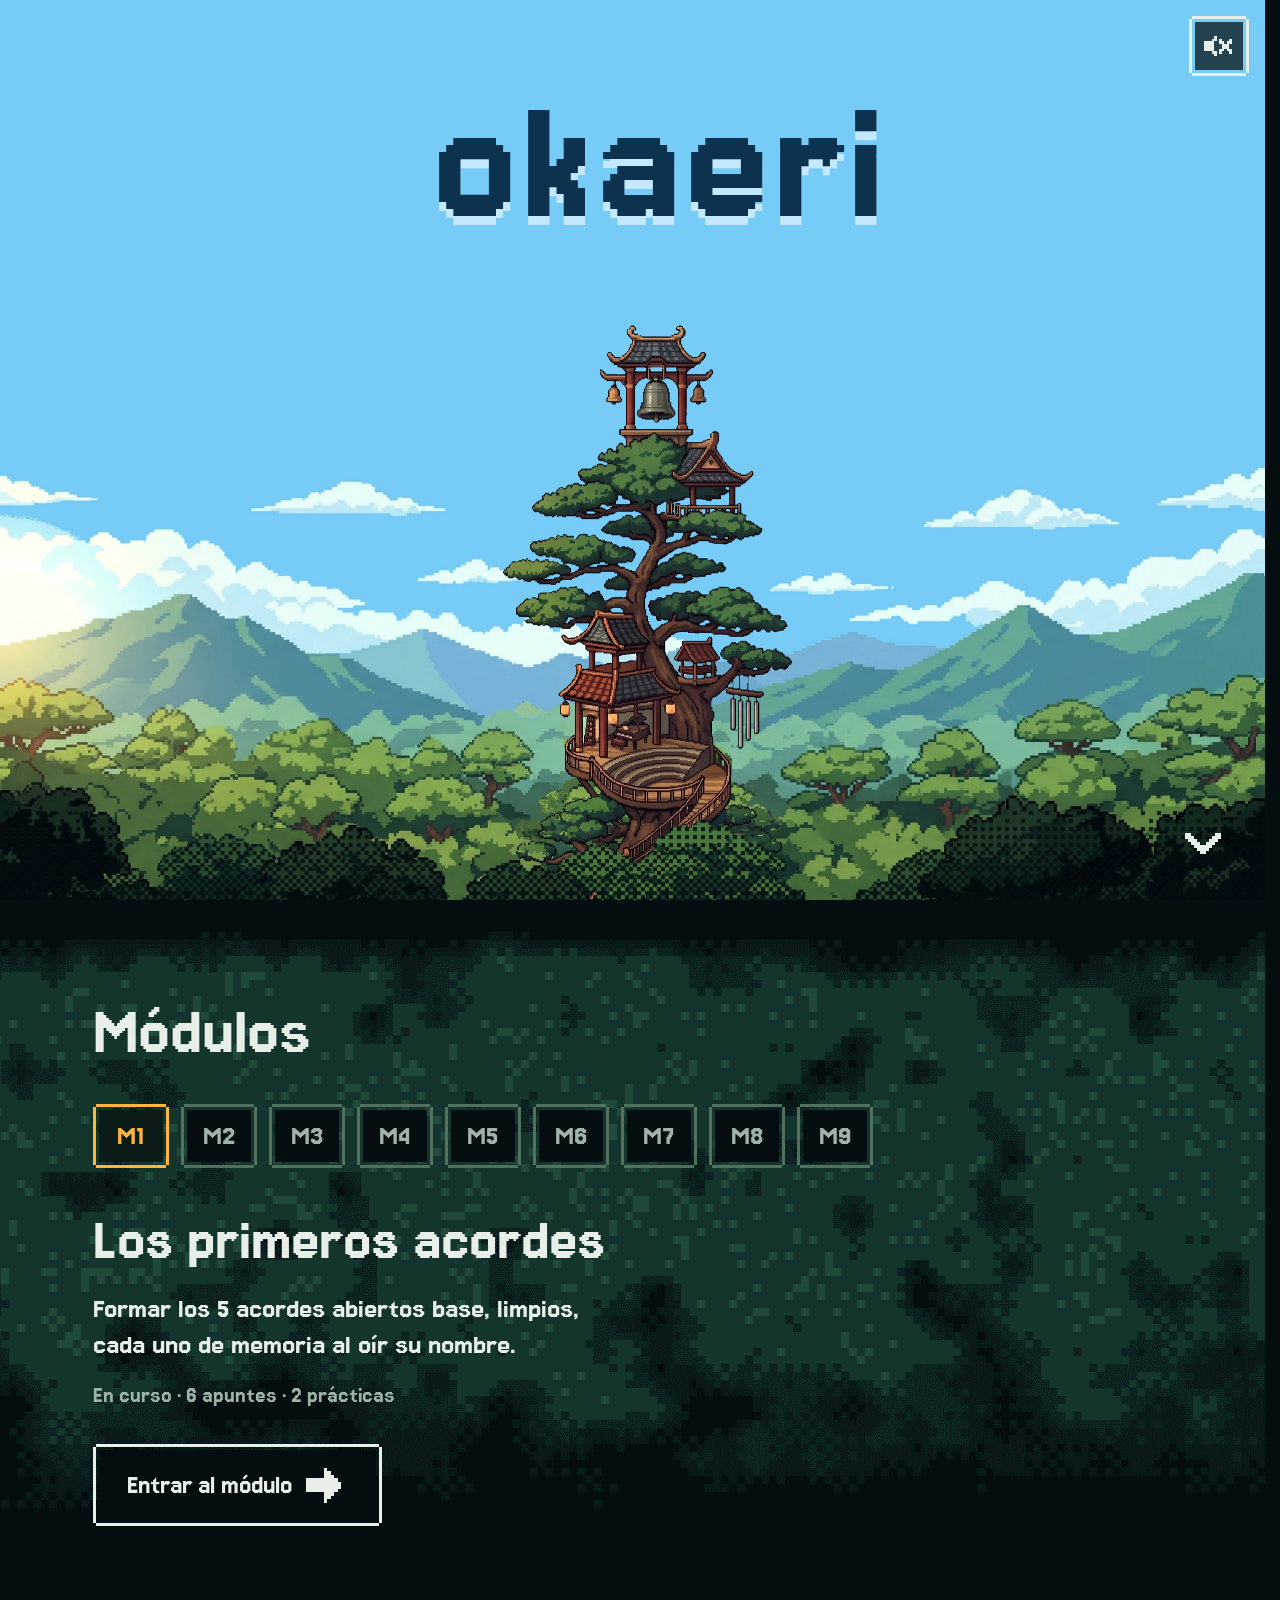
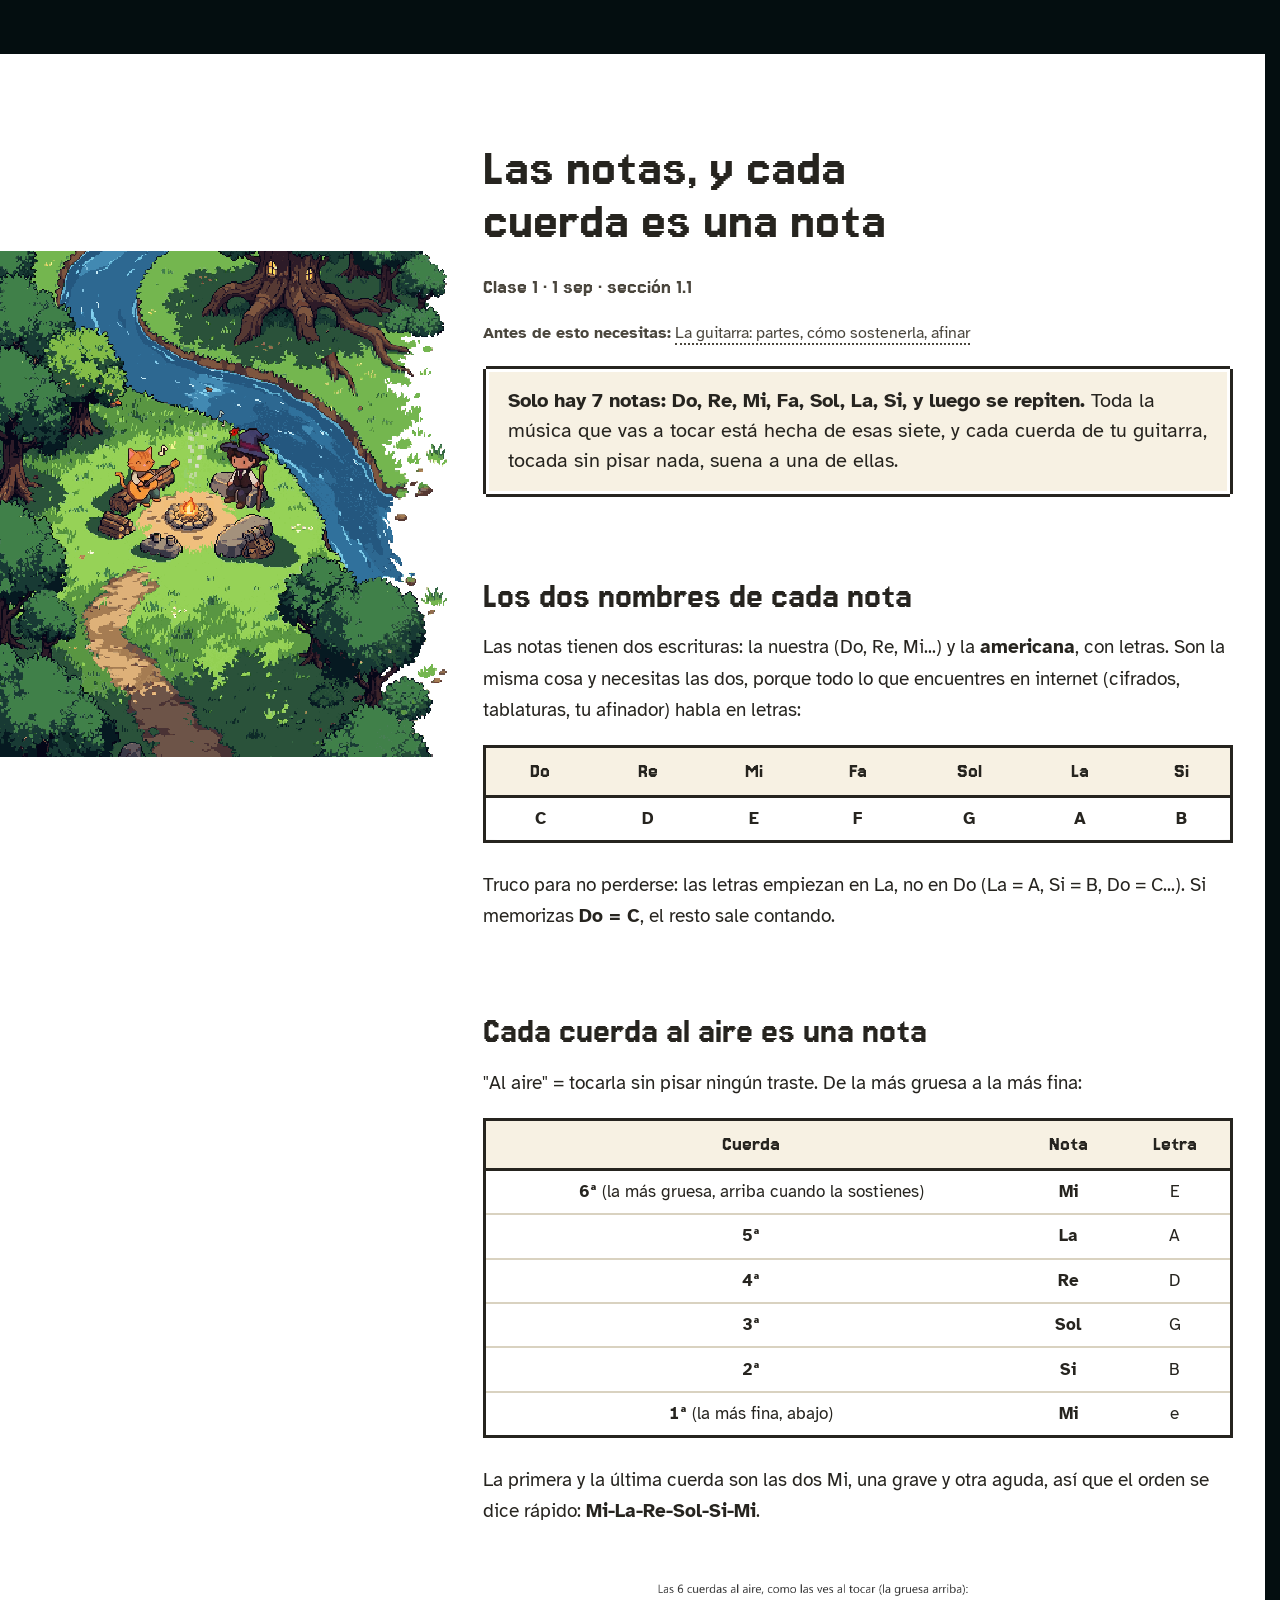
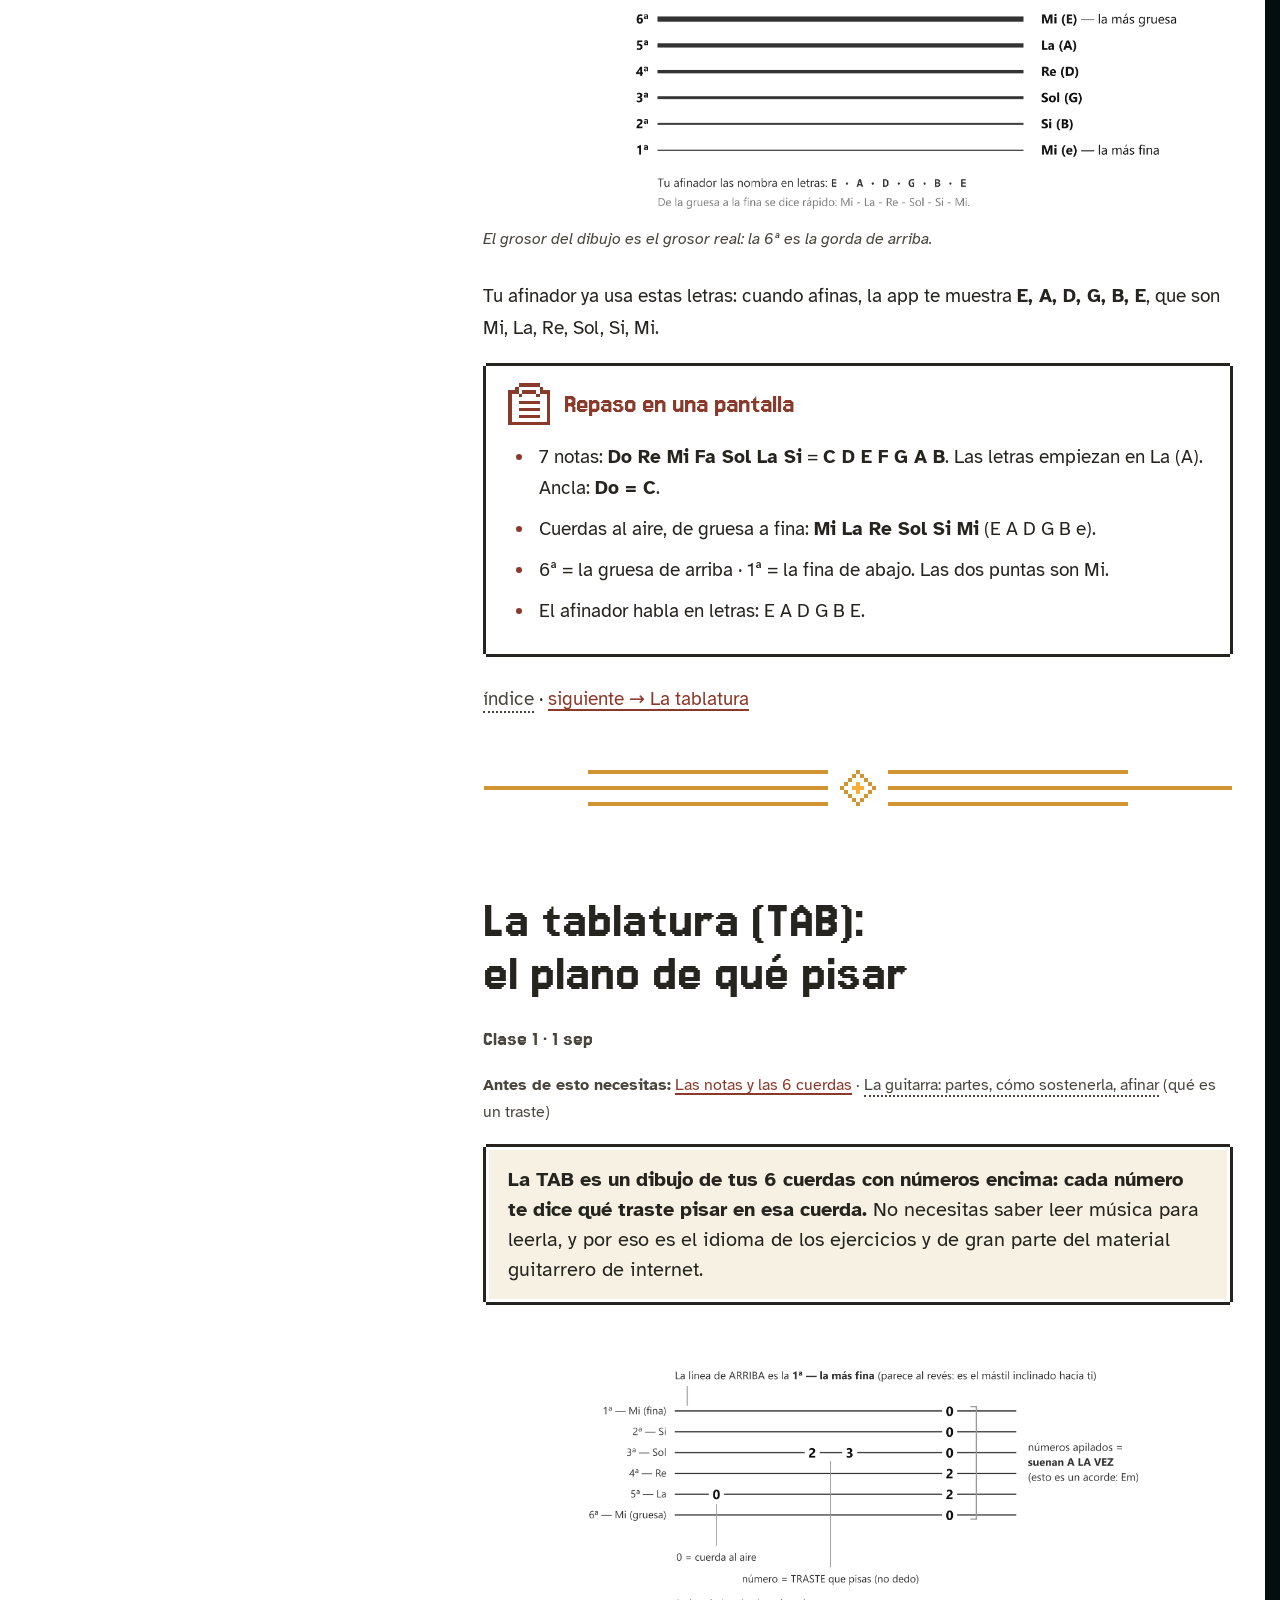
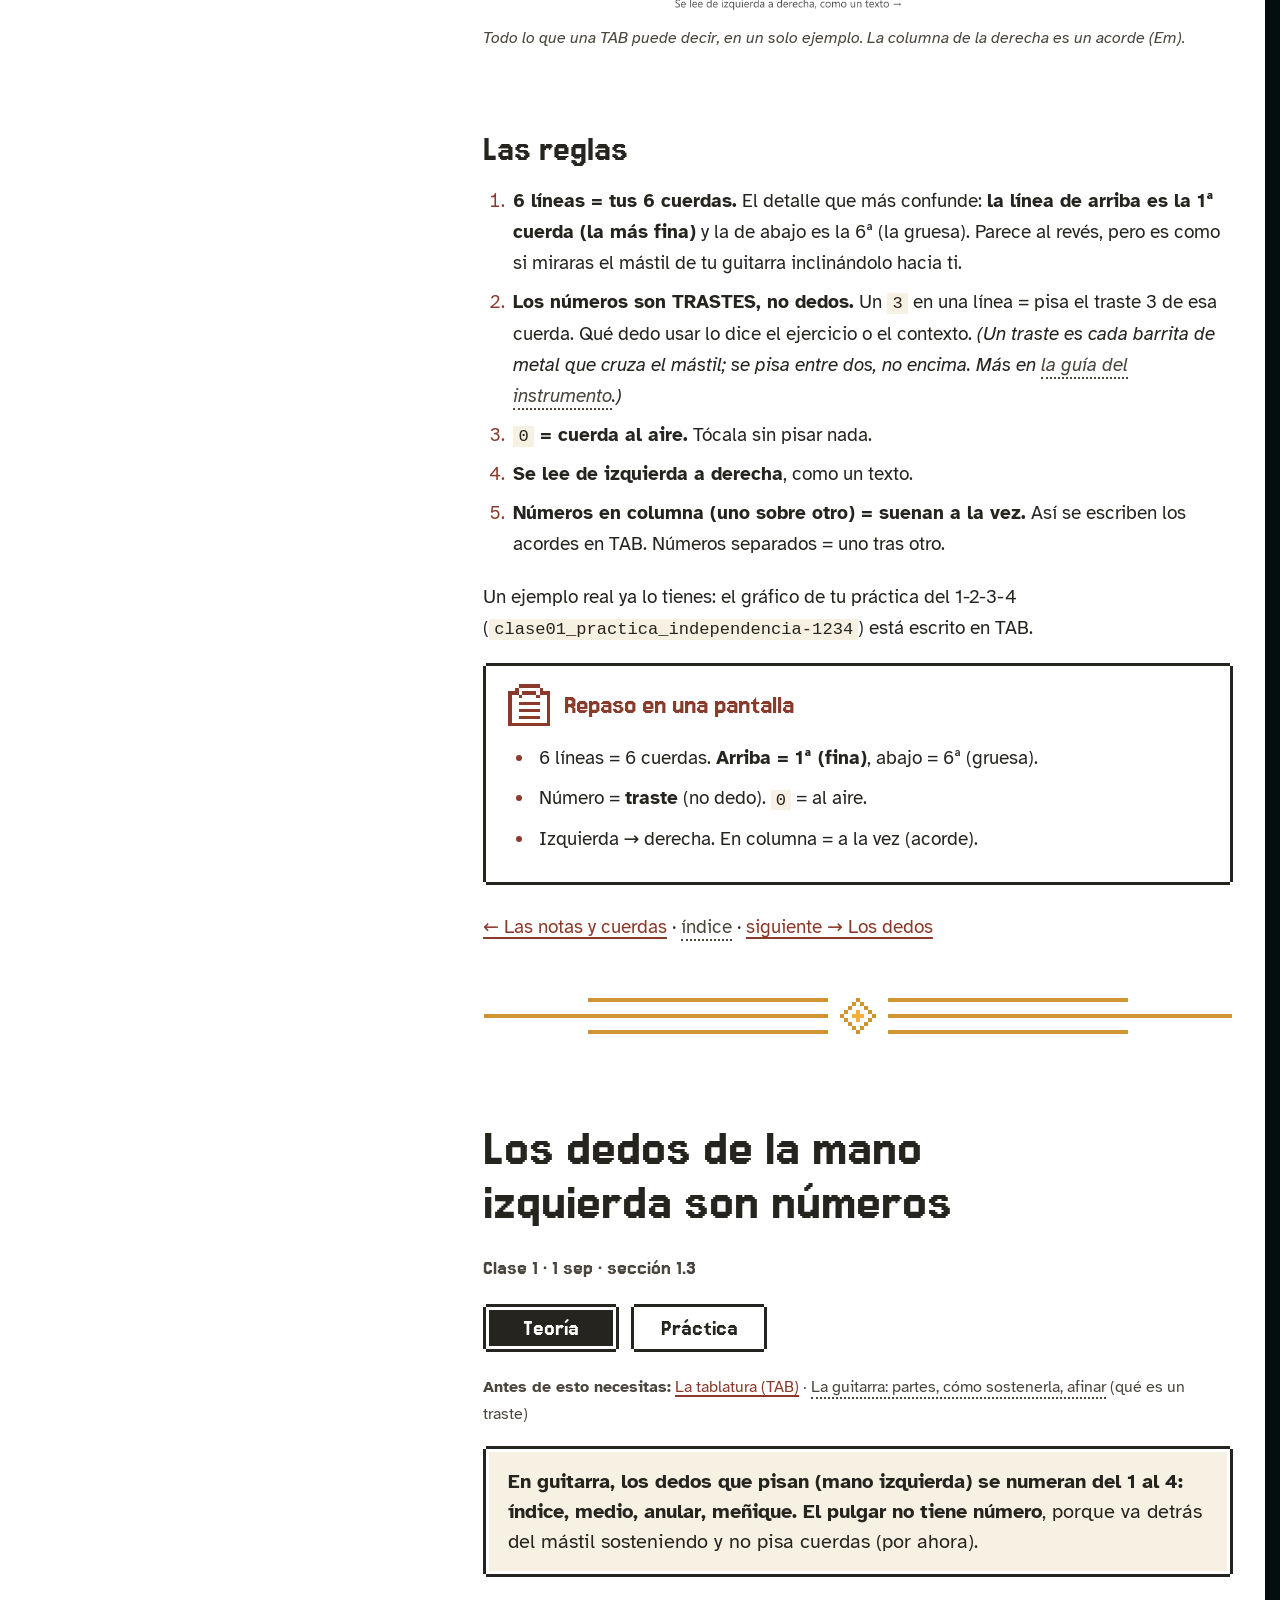
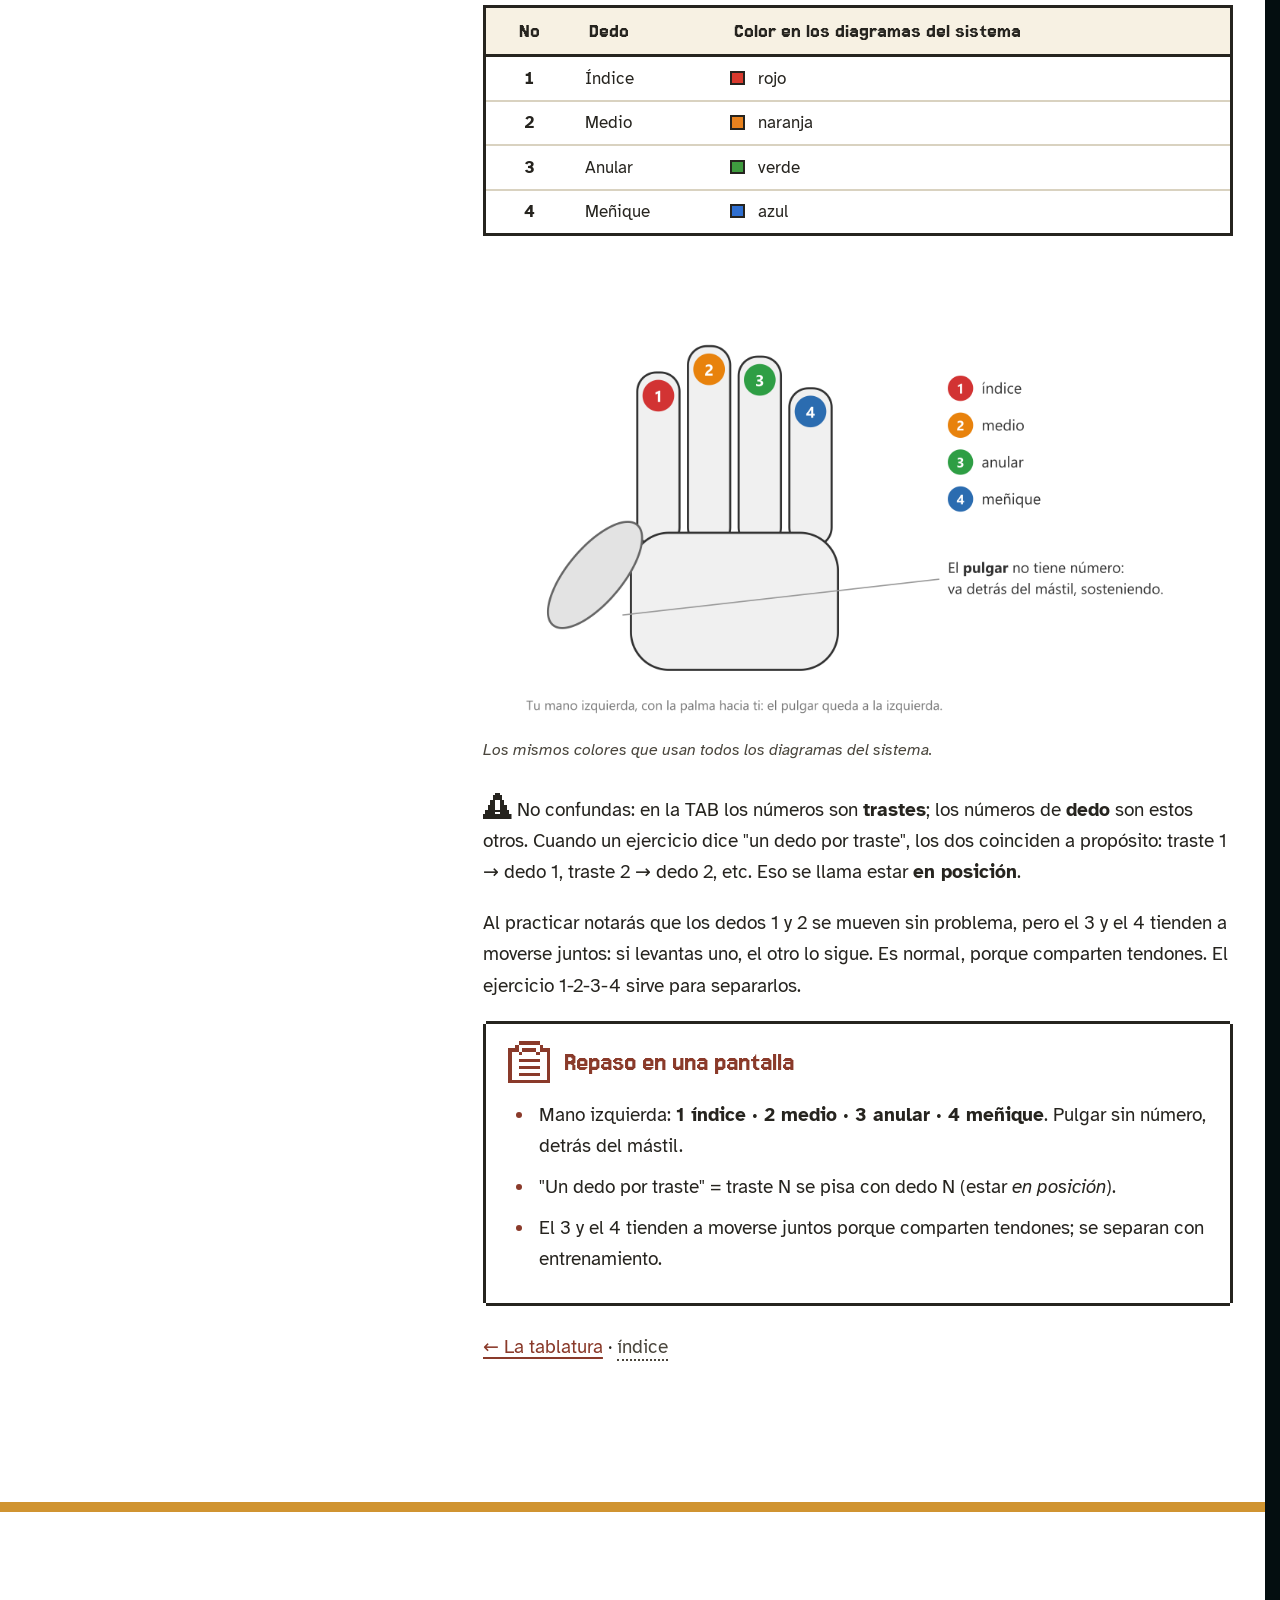
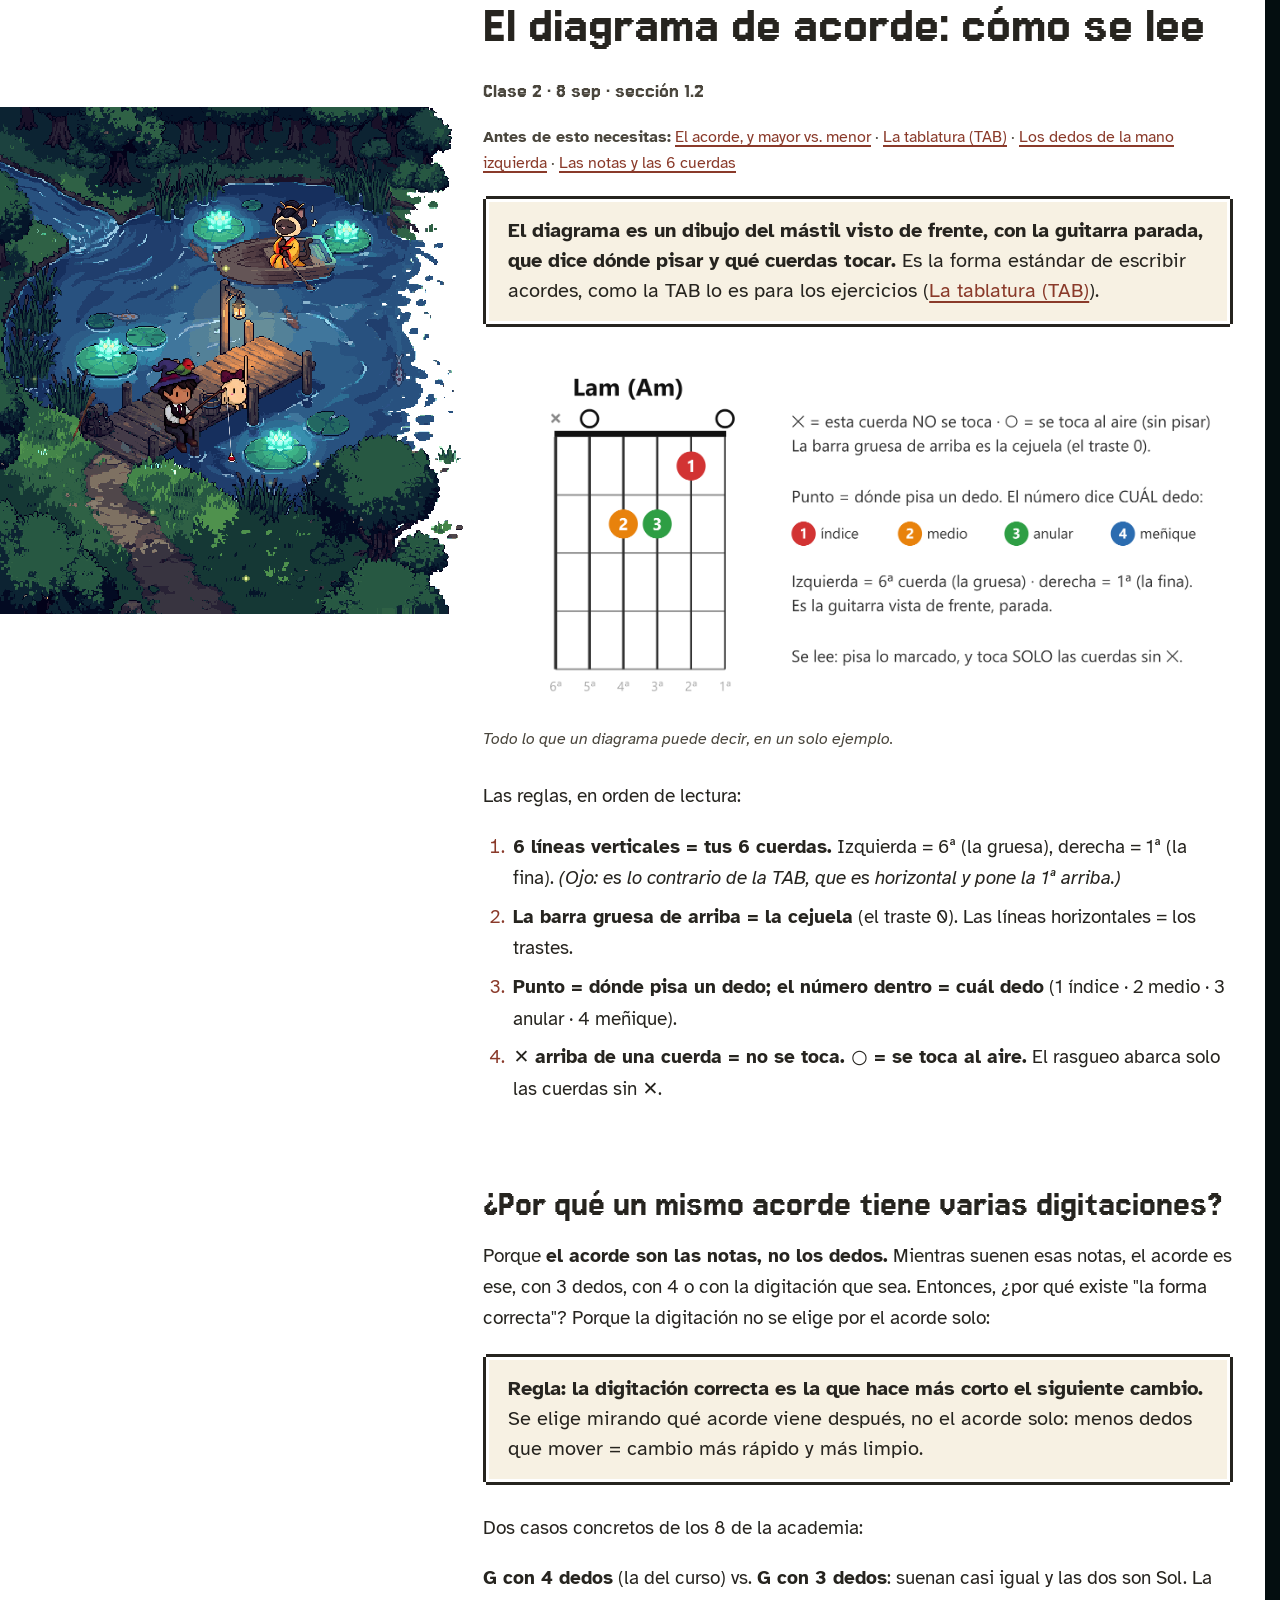
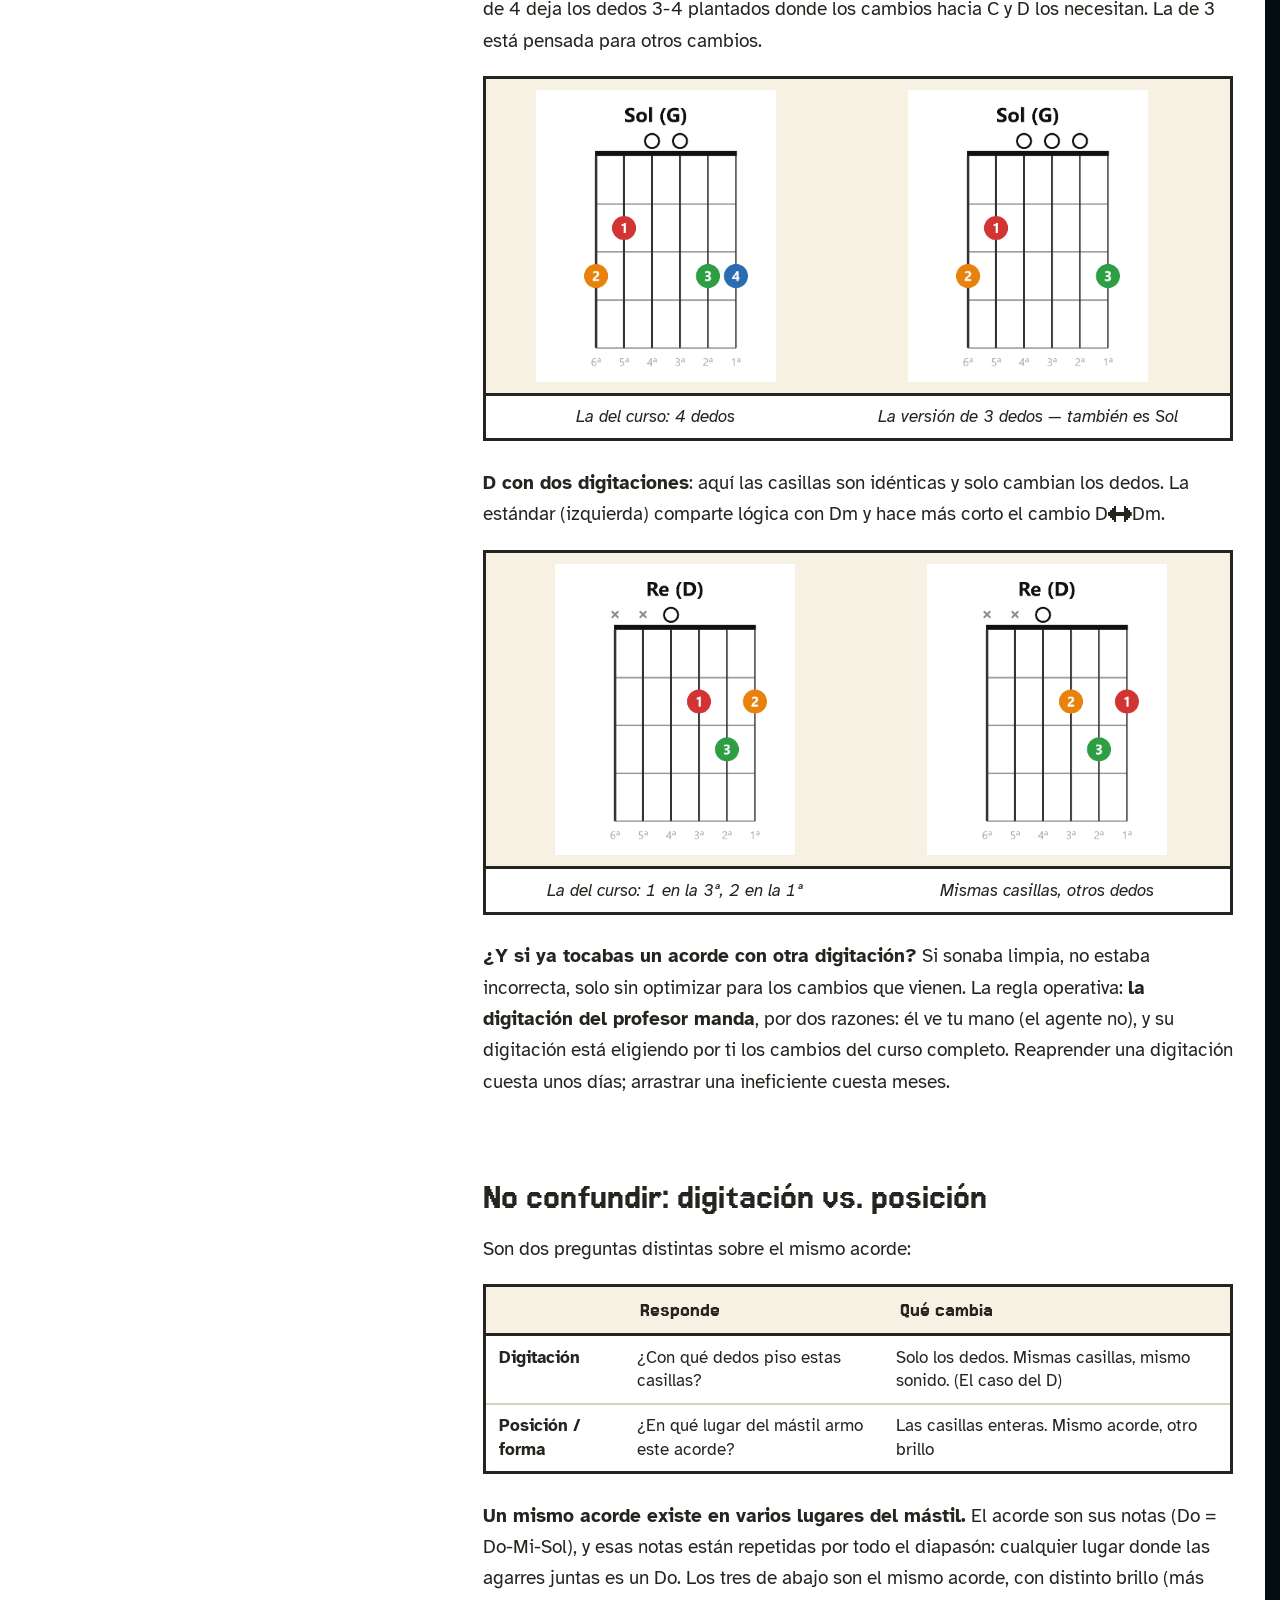
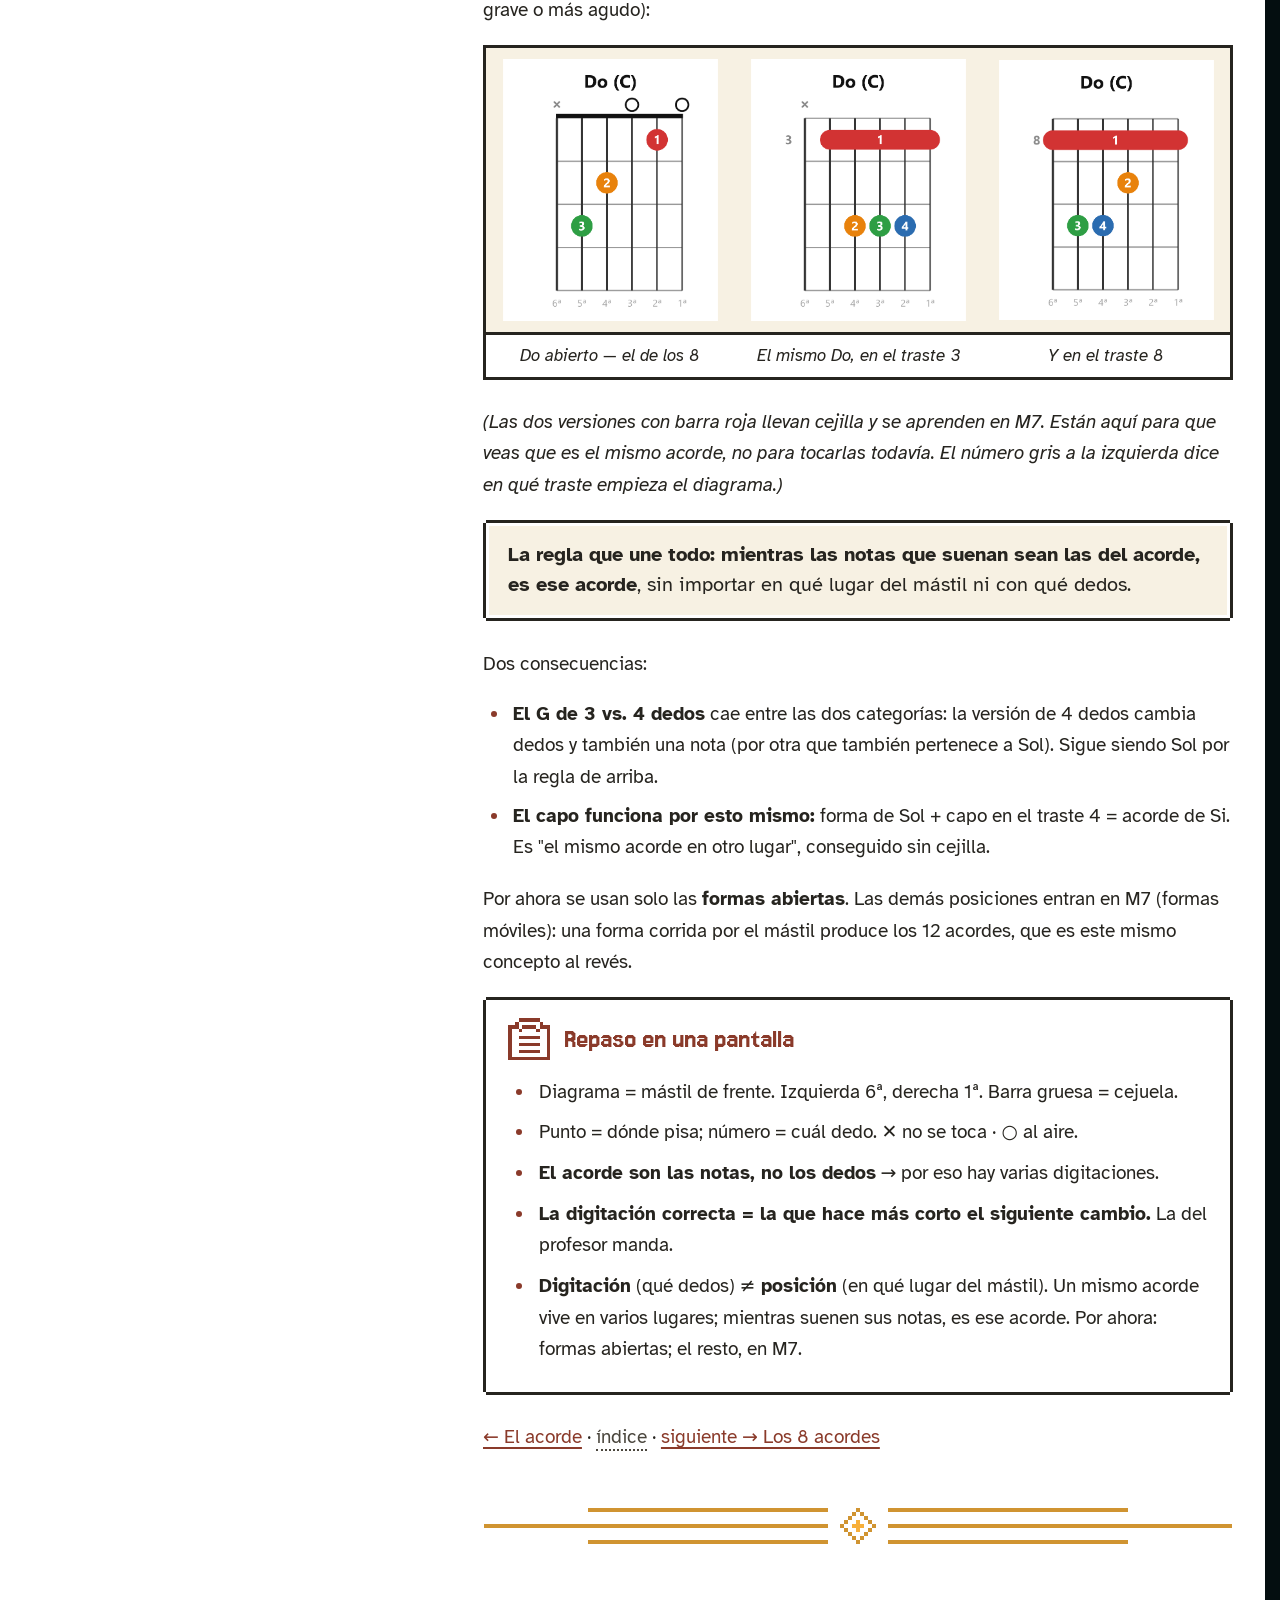
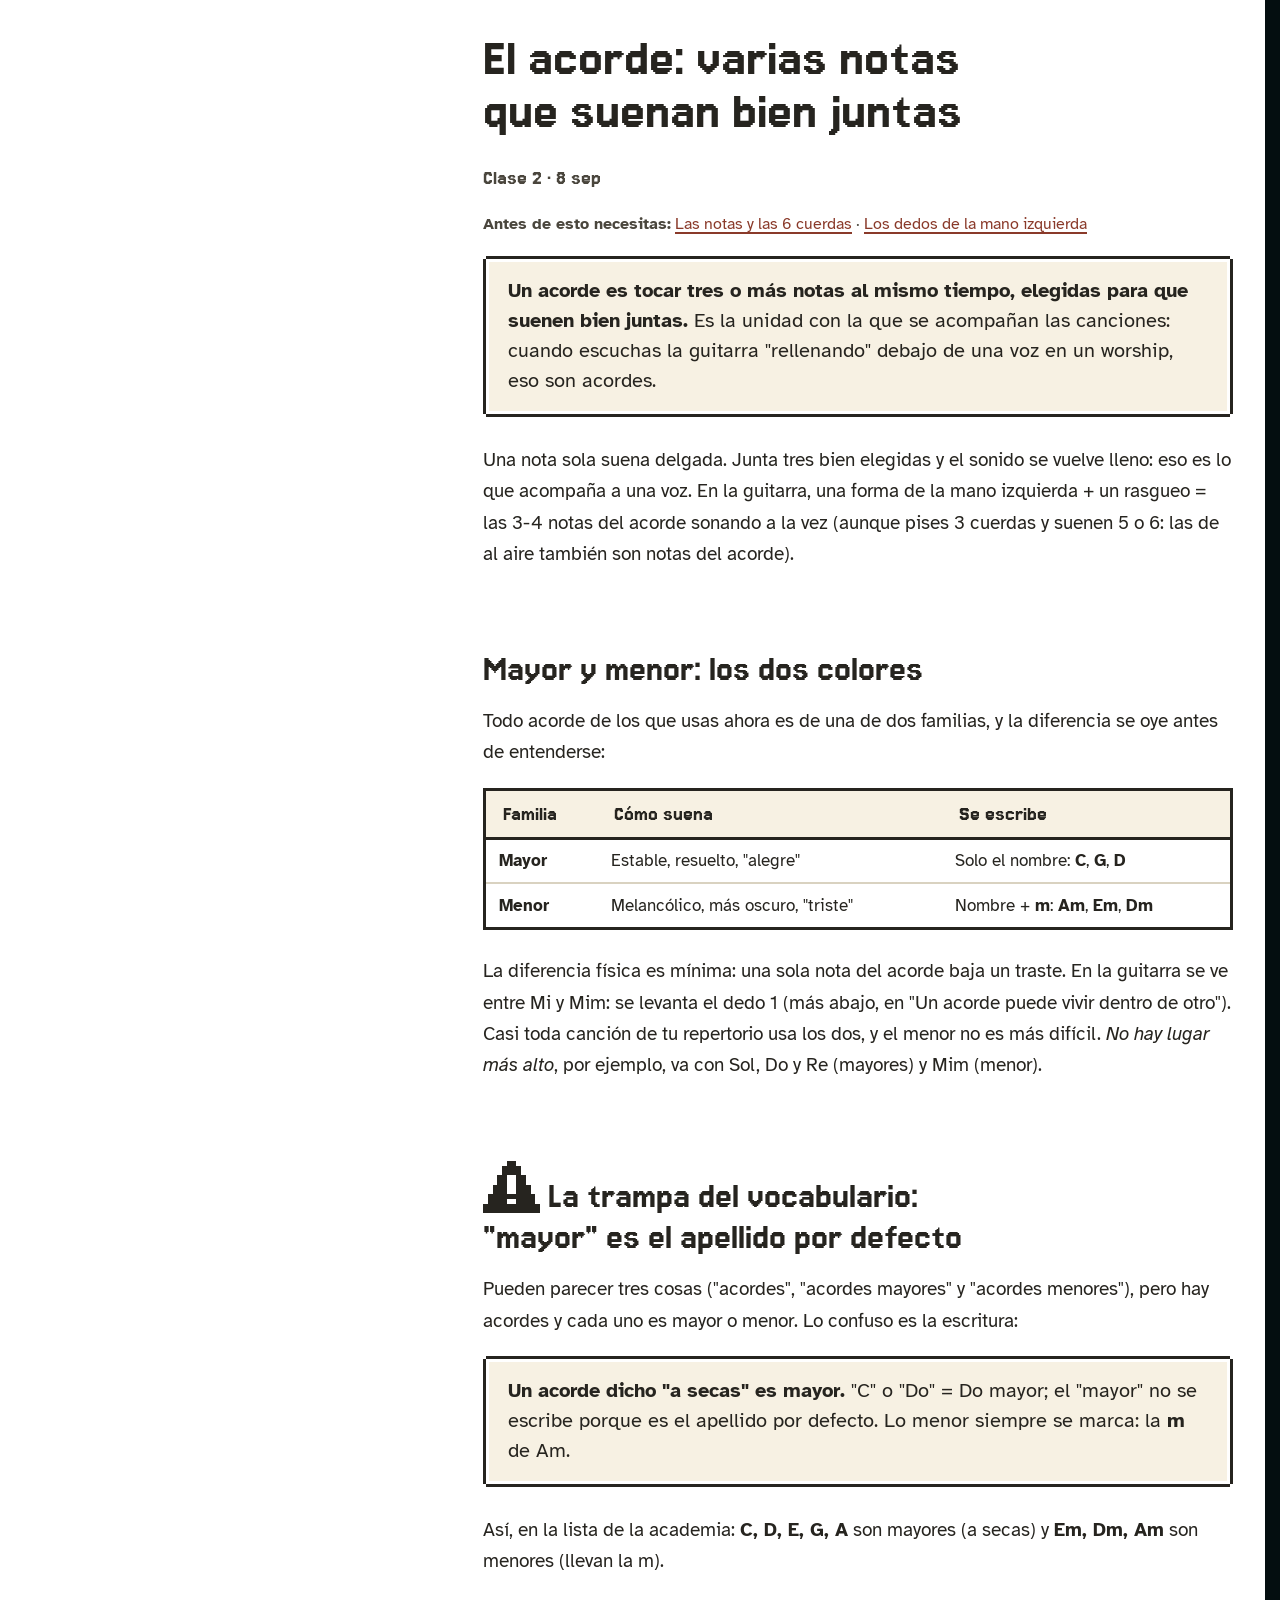
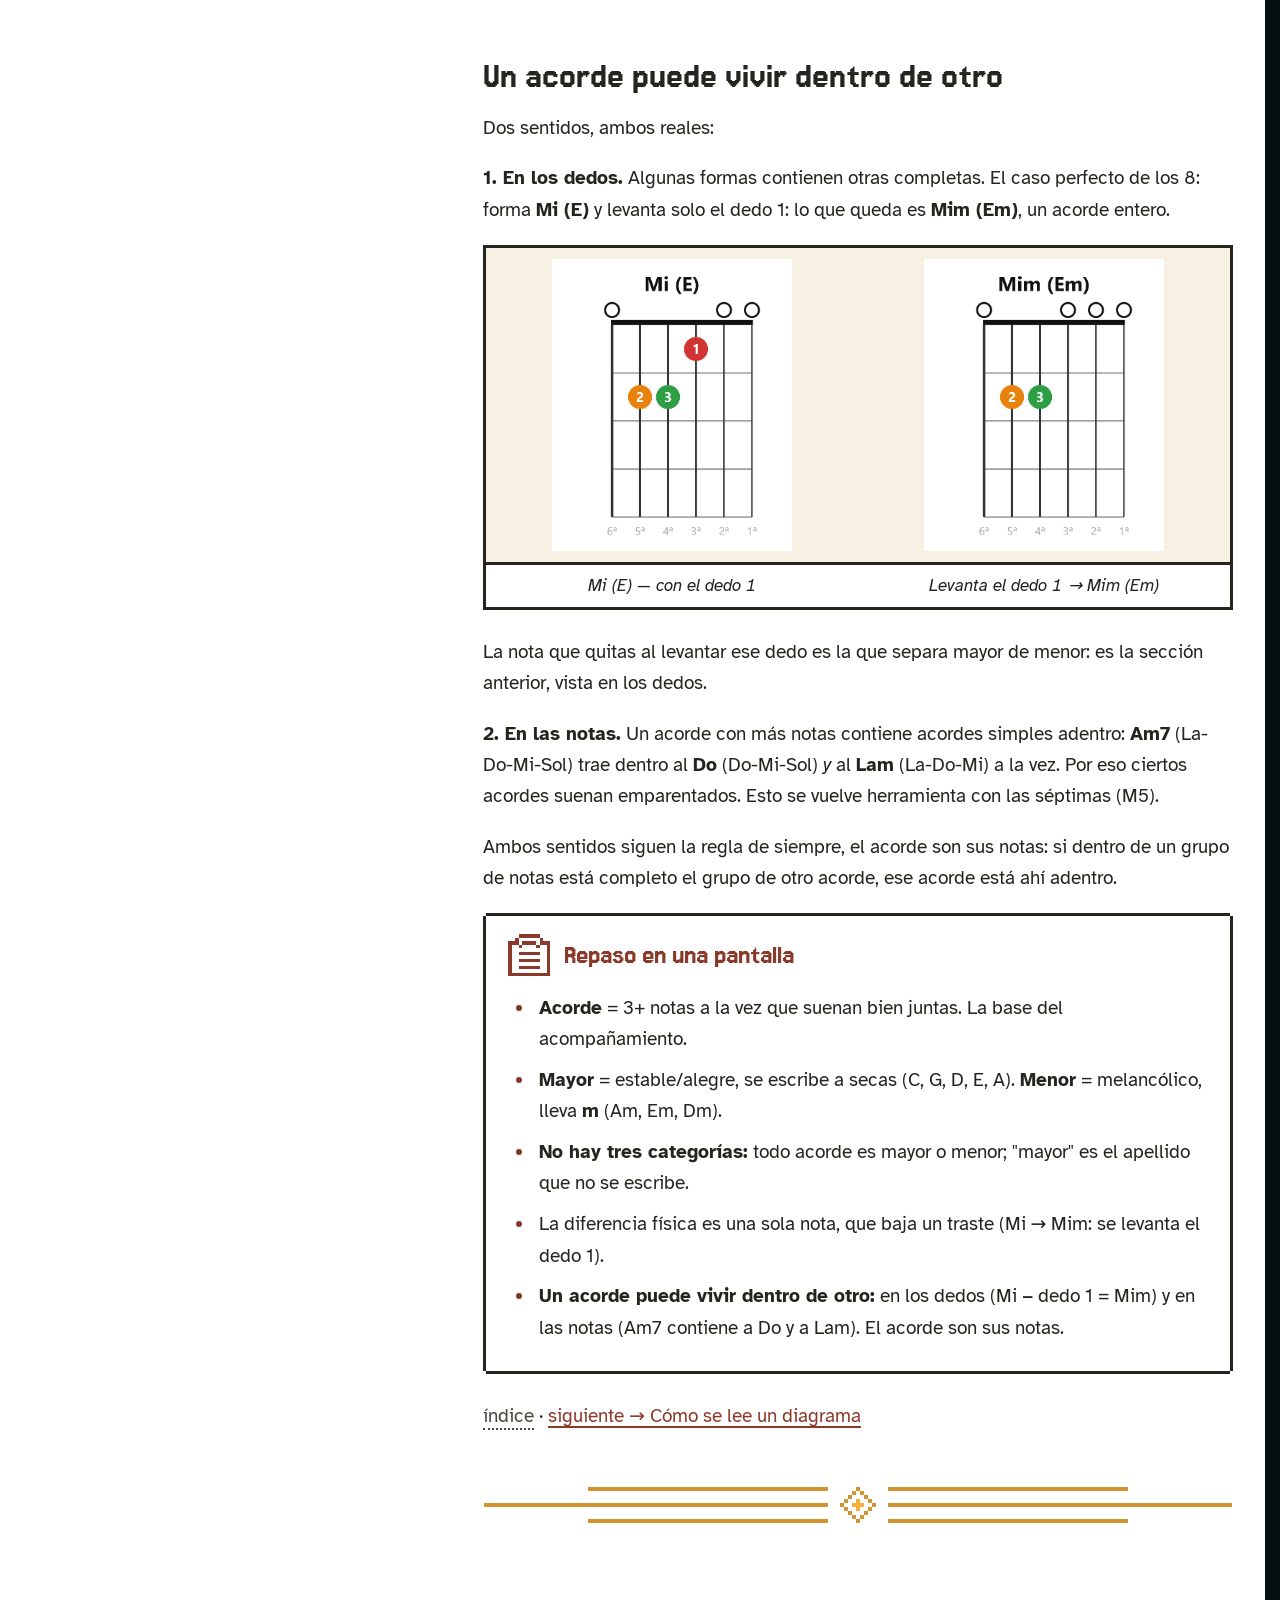
==== .impeccable/prototipo/index.html @ a7378eb6 "feat(panel): prototipo web pixel de Okaeri - .impeccable/prototipo/: index.html (lo arma build.cjs) " ====
<!doctype html>
<html lang="es">
<head>
<meta charset="utf-8">
<meta name="viewport" content="width=device-width,initial-scale=1,viewport-fit=cover">
<meta name="theme-color" content="#040e10">
<meta name="robots" content="noindex">
<title>Okaeri</title>
<!-- Prototipo (2026-11-09). Lo arma build.cjs; no se edita a mano. Fuentes: Jersey 15 (pixel) y Atkinson Hyperlegible (lectura), ambas OFL. -->
<style>
@font-face{font-family:"Jersey 15";font-weight:400;font-style:normal;font-display:swap;src:url([data-uri]) format("woff2")}
@font-face{font-family:"Atkinson Hyperlegible";font-weight:400;font-style:normal;font-display:swap;src:url([data-uri]) format("woff2")}
@font-face{font-family:"Atkinson Hyperlegible";font-weight:700;font-style:normal;font-display:swap;src:url([data-uri]) format("woff2")}
@font-face{font-family:"Atkinson Hyperlegible";font-weight:400;font-style:italic;font-display:swap;src:url([data-uri]) format("woff2")}
:root{--m-claro:url("data:image/svg+xml,%3Csvg%20xmlns%3D'http%3A%2F%2Fwww.w3.org%2F2000%2Fsvg'%20width%3D'5'%20height%3D'5'%20viewBox%3D'0%200%205%205'%20shape-rendering%3D'crispEdges'%20fill%3D'%23e8efe9'%3E%3Cpath%20d%3D'M1%200h3v1H1zM0%201h1v3H0zM4%201h1v3H4zM1%204h3v1H1z'%2F%3E%3C%2Fsvg%3E");--m-tinta:url("data:image/svg+xml,%3Csvg%20xmlns%3D'http%3A%2F%2Fwww.w3.org%2F2000%2Fsvg'%20width%3D'5'%20height%3D'5'%20viewBox%3D'0%200%205%205'%20shape-rendering%3D'crispEdges'%20fill%3D'%2326241f'%3E%3Cpath%20d%3D'M1%200h3v1H1zM0%201h1v3H0zM4%201h1v3H4zM1%204h3v1H1z'%2F%3E%3C%2Fsvg%3E");--m-ambar:url("data:image/svg+xml,%3Csvg%20xmlns%3D'http%3A%2F%2Fwww.w3.org%2F2000%2Fsvg'%20width%3D'5'%20height%3D'5'%20viewBox%3D'0%200%205%205'%20shape-rendering%3D'crispEdges'%20fill%3D'%23ffb53c'%3E%3Cpath%20d%3D'M1%200h3v1H1zM0%201h1v3H0zM4%201h1v3H4zM1%204h3v1H1z'%2F%3E%3C%2Fsvg%3E");--m-pino:url("data:image/svg+xml,%3Csvg%20xmlns%3D'http%3A%2F%2Fwww.w3.org%2F2000%2Fsvg'%20width%3D'5'%20height%3D'5'%20viewBox%3D'0%200%205%205'%20shape-rendering%3D'crispEdges'%20fill%3D'%231c3a31'%3E%3Cpath%20d%3D'M1%200h3v1H1zM0%201h1v3H0zM4%201h1v3H4zM1%204h3v1H1z'%2F%3E%3C%2Fsvg%3E");--m-suave:url("data:image/svg+xml,%3Csvg%20xmlns%3D'http%3A%2F%2Fwww.w3.org%2F2000%2Fsvg'%20width%3D'5'%20height%3D'5'%20viewBox%3D'0%200%205%205'%20shape-rendering%3D'crispEdges'%20fill%3D'%2352705f'%3E%3Cpath%20d%3D'M1%200h3v1H1zM0%201h1v3H0zM4%201h1v3H4zM1%204h3v1H1z'%2F%3E%3C%2Fsvg%3E");--conector:url("data:image/svg+xml,%3Csvg%20xmlns%3D'http%3A%2F%2Fwww.w3.org%2F2000%2Fsvg'%20width%3D'12'%20height%3D'18'%20viewBox%3D'0%200%2012%2018'%20shape-rendering%3D'crispEdges'%20fill%3D'%231c3a31'%3E%3Cpath%20d%3D'M0%200h2v14h10v2H0z'%2F%3E%3C%2Fsvg%3E")}
/* Okaeri · prototipo. Mundo: el árbol-conservatorio en pixel art. Día pleno en el hero; escenas de noche (azul de lago, ámbar de fuego).
   Pixel (Jersey 15) en títulos, botones, franja y drawer; Atkinson Hyperlegible solo en la lectura. Radio cero; los marcos son pixel (border-image). */
:root{
  --cielo:#78cbf7;--noche:#040e10;--bosque:#0b1b18;--pino:#1c3a31;--niebla:#e8efe9;--bruma:#9fb3a8;
  --papel:#fff;--tinta:#26241f;--tinta-2:#4a463d;--crema:#f7f1e3;--linea:#d9d2c0;--ladrillo:#8a3a2a;--ambar:#ffb53c;--dorado:#d09431;--lago:#7fc0e0;--musgo:#74b64f;
  --px:"Jersey 15",ui-monospace,monospace;--lectura:"Atkinson Hyperlegible",system-ui,sans-serif;
  --escena:min(92.24svh,58cqw,calc(100cqw - 798px));
  --ease:cubic-bezier(.16,1,.3,1)
}
*{box-sizing:border-box}
html{scrollbar-color:#3d5f52 var(--noche);scrollbar-gutter:stable;scroll-padding-top:0}
html.sin-scroll{overflow:hidden}
@media (prefers-reduced-motion:no-preference){html{scroll-behavior:smooth}}
body{margin:0;background:var(--noche);color:var(--niebla);font-family:var(--px);-webkit-text-size-adjust:100%;text-rendering:optimizeLegibility}
::selection{background:var(--musgo);color:#10200b}
img,svg{display:block}
a{color:inherit}
:focus-visible{outline:3px solid var(--ambar);outline-offset:3px}
.apuntes :focus-visible,.cierre :focus-visible{outline-color:var(--ladrillo)}
.vh{position:absolute;width:1px;height:1px;overflow:hidden;clip-path:inset(50%);white-space:nowrap}
.salto{position:fixed;left:12px;top:-80px;z-index:50;background:var(--noche);color:var(--niebla);padding:10px 16px;font-size:1.5rem;text-decoration:none;border:3px solid var(--ambar)}
.salto:focus{top:12px}
.ico{display:inline-block;width:1.5em;height:1.5em;flex:none;vertical-align:-.3em;fill:currentColor;shape-rendering:crispEdges}
.ico-nivel{width:1.15em;height:1.15em;display:inline-block;vertical-align:-.2em;margin-inline:.1em}
.ico-flecha{width:1.25em;height:1.25em;display:inline-block;vertical-align:-.28em}

/* ---------- marcos pixel ---------- */
.btn-px,.mod,.btn-sonido,.btn-drawer,.btn-cerrar,.d-buscar{border:6px solid transparent;border-image:var(--m-claro) 2 stretch;background:var(--noche);background-clip:padding-box;color:var(--niebla);font:400 1.75rem/1 var(--px);cursor:pointer;text-decoration:none}
.btn-px{display:inline-flex;align-items:center;gap:.5em;padding:.5em 1em;min-height:56px;transition:transform .12s steps(1),background-color .2s}
.btn-px:hover,.mod:hover,.btn-sonido:hover,.btn-drawer:hover,.btn-cerrar:hover{border-image-source:var(--m-ambar);background-color:var(--bosque);color:var(--ambar)}
.btn-px:active,.mod:active,.btn-sonido:active,.btn-drawer:active{transform:translateY(3px)}
.btn-px.chico{min-height:48px;font-size:1.5rem;padding:.35em .8em}
.btn-px .btn-sub{display:block;font-size:1.125rem;color:var(--bruma)}
.btn-px:has(.btn-sub){flex-wrap:wrap}

/* ---------- hero ---------- */
.hero{--hp:calc(max(100vw,100svh*2576/1798)*1438/2576);--arbol-top:calc(100svh - .7985*var(--hp));position:relative;height:100vh;height:100svh;min-height:520px;overflow:hidden;background:var(--cielo)}
.paisaje{position:absolute;left:50%;bottom:0;width:max(100%,calc(100svh*2576/1798));aspect-ratio:2576/1438;transform:translate(-50%,12%)}
.capa{position:absolute;left:0;width:100%;height:auto;will-change:transform;pointer-events:none;user-select:none}
.capa.fondo{top:-41.725%}.capa.arbol{top:3%}.capa.medio,.capa.frente{top:0}
/* el logo se centra sobre la torre del árbol (52 % del ancho del arte), no sobre la página: el paisaje está corrido a la derecha del centro */
.logo{--eje-arbol:.52;position:absolute;left:calc(50% + (var(--eje-arbol) - .5) * max(100vw, 100svh * 2576 / 1798));right:auto;width:max-content;translate:-50% 0;padding-left:.02em;margin:0;text-align:center;font:400 1em/1 var(--px);
  /* el logo ocupa el cielo que queda entre el borde y la punta del árbol (la punta está al 79.85 % de la altura del paisaje contando su hundimiento); tinta del logo: de .21em a .85em de su caja; 40 px arriba y 28 px sobre el árbol */
  font-size:clamp(5rem,min(17vw,(var(--arbol-top) - 68px)/.64),12rem);top:max(calc(16px - .21em),calc(40px + (var(--arbol-top) - 68px - .64em)/2 - .21em));letter-spacing:.02em;color:#0d3250;text-shadow:0 .045em 0 #c4e9fc;will-change:transform;pointer-events:none}
.hero-sonido{position:absolute;top:max(16px,env(safe-area-inset-top));right:16px;display:flex;flex-direction:column;align-items:flex-end;gap:10px;z-index:3}
.btn-sonido{width:60px;height:60px;padding:0;display:grid;place-items:center;background:rgba(4,14,16,.72);background-clip:padding-box;font-size:1.5rem}
.btn-sonido .ico{width:30px;height:30px}
.btn-sonido[aria-pressed="true"]{color:var(--ambar)}
.btn-sonido.sin-audio,.btn-px.sin-audio{color:var(--bruma);border-image-source:var(--m-suave)}
.aviso-sonido{margin:0;max-width:19rem;padding:8px 12px;font:400 1.25rem/1.15 var(--px);background:var(--noche);color:var(--niebla);border:3px solid var(--ambar);opacity:0;visibility:hidden;transition:opacity .2s}
.aviso-sonido.ver{opacity:1;visibility:visible}
.bajar{position:absolute;right:max(20px,3vw);bottom:max(18px,3.5svh);width:48px;height:48px;display:grid;place-items:center;color:var(--niebla);z-index:3}
.bajar .ico{width:36px;height:36px}
@media (prefers-reduced-motion:no-preference){.bajar .ico{animation:cabeceo 1.4s steps(2,jump-none) infinite alternate}}
@keyframes cabeceo{to{transform:translateY(9px)}}
.bajar:hover{color:var(--ambar)}

/* ---------- franja de módulos: sobre el suelo oscuro del bosque del frente ---------- */
.franja{position:relative;background:var(--noche) url(hero/suelo.png) center top/auto no-repeat;image-rendering:pixelated;padding:clamp(48px,8vw,96px) 24px clamp(72px,10vw,128px)}
.fr-in{max-width:1080px;margin-inline:auto}
.fr-t{margin:0 0 .5em;font:400 clamp(3rem,6vw,4.5rem)/1 var(--px);color:var(--niebla)}
.fr-lista{list-style:none;margin:0 0 clamp(24px,4vw,40px);padding:0;display:flex;flex-wrap:wrap;gap:12px}
.mod{width:76px;height:64px;padding:0;display:grid;place-items:center;font-size:1.875rem}
.mod.fuera{border-image-source:var(--m-suave);color:var(--bruma)}
.mod.fuera:hover{border-image-source:var(--m-claro);color:var(--niebla);background-color:var(--bosque)}
.mod.act,.mod.act:hover{border-image-source:var(--m-ambar);color:var(--ambar);background-color:var(--bosque)}
.fr-det{max-width:46rem}
.fr-nombre{margin:0 0 .3em;font:400 clamp(2.75rem,5.5vw,4rem)/1 var(--px);color:var(--niebla);text-wrap:balance}
.fr-res{margin:0 0 .6em;font:400 clamp(1.5rem,2.4vw,1.875rem)/1.2 var(--px);color:var(--niebla);max-width:34rem;text-wrap:pretty}
.fr-meta{margin:0 0 1.4em;font:400 1.5rem/1.2 var(--px);color:var(--bruma)}

/* ---------- cortes: escena fija a la izquierda, apuntes a la derecha ---------- */
.modulo{container-type:inline-size}
.corte{display:grid;grid-template-columns:var(--escena) minmax(0,1fr);background:var(--papel);color:var(--tinta)}
/* la escena conserva la proporción del arte (368x399): su borde derecho está disuelto en blanco para fundirse con el apunte, así que no se recorta */
.escena{position:sticky;top:0;height:100vh;height:100svh;overflow:hidden;display:grid;align-content:center;background:var(--papel)}
.lienzo{position:relative;width:var(--escena);height:calc(var(--escena)*399/368);overflow:hidden}
.lienzo canvas{position:absolute;inset:0;width:100%;height:100%;display:block;object-fit:cover;image-rendering:pixelated}
.lienzo .pj{image-rendering:auto;pointer-events:none}
.apuntes{min-width:0;padding:0 32px 120px 16px}
/* corte entre escenas: una sola línea dorada de borde a borde, sin decoración. 1 pixel del arte = var(--u) px; la línea mide 2 */
/* la línea se superpone 1 px sobre cada escena: tapa la fila de blanco semitransparente que dejan los bordes en fracciones de pixel */
.paso{--u:5px;position:relative;z-index:2;margin:-1px 0;background:var(--papel)}
.paso i{display:block;height:calc(2*var(--u));background:var(--dorado)}
/* .roseta y .cuerdas los usa el separador entre apuntes (.sep) */
.roseta{flex:none;display:block;width:calc(19*var(--u));height:calc(19*var(--u));image-rendering:pixelated}
.cuerdas{flex:1;min-width:0;display:grid;gap:calc(2*var(--u))}
.cuerdas i{display:block;width:var(--l);height:var(--u);background:var(--dorado)}
.cuerdas i:nth-child(-n+3){height:calc(2*var(--u))}
.cuerdas-izq i{justify-self:end}
@supports (width:round(down,10%,1px)){.cuerdas i{width:round(down,var(--l),var(--u))}}
@media (max-width:1199px){.paso{--u:4px}}
@media (max-width:699px){.paso{--u:3px}}
@media (max-width:519px){.paso{--u:2px}}

/* ---------- apunte: columna tranquila, blanco, 750 px, Atkinson ---------- */
.apunte{max-width:750px;margin-inline:auto;padding-top:clamp(56px,8vw,88px);font:400 1.1875rem/1.65 var(--lectura);color:var(--tinta);scroll-margin-top:0}
/* entre apuntes de la misma escena: tres cuerdas con una roseta chica dentro de la columna (la idea del corte entre escenas, a menor escala) */
.sep{--u:4px;display:flex;align-items:center;gap:calc(3*var(--u));max-width:750px;margin-inline:auto;padding-top:clamp(24px,3vw,36px)}
.sep .roseta{width:calc(9*var(--u));height:calc(9*var(--u))}
.sep .cuerdas{gap:calc(3*var(--u))}
.sep .cuerdas i:nth-child(n){height:var(--u)}
@media (max-width:559px){.sep{--u:3px}}
.ap-meta{margin:-.2rem 0 1.2rem;font:400 1.375rem/1 var(--px);color:var(--tinta-2)}
.ap-titulo{margin:0 0 .5em;font:400 clamp(2.75rem,4.4vw,3.5rem)/.95 var(--px);color:var(--tinta);text-wrap:balance;outline-offset:6px}
.ap-practica{margin:0 0 .6em;font:400 clamp(2.25rem,3.6vw,2.875rem)/1 var(--px);color:var(--ladrillo);text-wrap:balance}
.ap-cuerpo>*:first-child{margin-top:0}
.apunte p{margin:0 0 1em}
.apunte p.previo{font-size:1rem;color:var(--tinta-2);margin-bottom:1.2em}
.apunte b{font-weight:700}
.apunte code{font:.9em ui-monospace,Consolas,monospace;background:var(--crema);padding:.05em .3em}
.apunte a.ref{color:var(--ladrillo);text-decoration:underline;text-decoration-thickness:2px;text-underline-offset:.2em}
.apunte a.ref:hover{background:var(--crema)}
.apunte .ref-fuera{color:var(--tinta-2);border-bottom:2px dotted var(--tinta-2);cursor:help}
.t2{margin:2.1em 0 .45em;font:400 clamp(2rem,3vw,2.375rem)/1.02 var(--px);color:var(--tinta);text-wrap:balance}
.t3{margin:1.8em 0 .4em;font:400 1.75rem/1.05 var(--px);color:var(--tinta)}
.apunte ul,.apunte ol{margin:0 0 1.1em;padding-left:1.4em}
.apunte li{margin-bottom:.4em;padding-left:.2em}
.apunte li::marker{color:var(--ladrillo)}
.apunte li>p{margin-bottom:.5em}
.apunte li>figure{margin:.8em 0}
figure{margin:1.6em 0}
figure img{width:100%;height:auto;background:#fff}
figcaption{margin-top:.5em;font-size:1rem;line-height:1.45;color:var(--tinta-2)}
.dedo{display:inline-block;width:.85em;height:.85em;margin-right:.5em;vertical-align:-.08em;border:2px solid var(--tinta)}
.dedo.d1{background:#d83a2e}.dedo.d2{background:#e8821f}.dedo.d3{background:#3f9b3f}.dedo.d4{background:#2f6fd0}
.tabla{margin:0 0 1.4em;overflow-x:auto;border:3px solid var(--tinta);
  background:linear-gradient(90deg,#fff 30%,#fff0) left/36px 100% no-repeat local,linear-gradient(270deg,#fff 30%,#fff0) right/36px 100% no-repeat local,
    linear-gradient(90deg,rgba(38,36,31,.28),#0000) left/12px 100% no-repeat scroll,linear-gradient(270deg,rgba(38,36,31,.28),#0000) right/12px 100% no-repeat scroll}
.tabla table{width:100%;border-collapse:collapse;font-size:1.0625rem;line-height:1.4;font-variant-numeric:tabular-nums}
.tabla th{font:400 1.375rem/1.1 var(--px);text-align:left;background:var(--crema);padding:.5em .75em;border-bottom:3px solid var(--tinta);white-space:nowrap}
.tabla td{padding:.55em .75em;border-top:2px solid var(--linea);vertical-align:top}
.tabla tr:first-child td{border-top:0}
.tabla .a-c{text-align:center}.tabla .a-r{text-align:right}
.tabla:focus-visible{outline-offset:2px}
.tabla td:has(.cel-img){padding:.5em;text-align:center;background:#fff}
.cel-img{width:100%;max-width:15rem;height:auto;margin-inline:auto}
blockquote{margin:0 0 1.4em}
blockquote.clave,blockquote.repaso,blockquote.nota{border:6px solid transparent;border-image:var(--m-tinta) 2 stretch;background:var(--crema);background-clip:padding-box;padding:.9rem 1.2rem}
blockquote.clave{font-size:1.25rem;line-height:1.5}
blockquote.nota{background:#fff;font-size:1.0625rem}
blockquote.repaso{background:#fff}
blockquote>*:last-child{margin-bottom:0}
blockquote .cab{display:flex;align-items:center;gap:.5em;margin:0 0 .6em;font:400 1.75rem/1 var(--px);color:var(--ladrillo)}
blockquote.repaso li{margin-bottom:.5em}

/* teoría / práctica */
.vista{display:inline-flex;gap:12px;margin:.2rem 0 1.4rem}
.vista button{min-height:48px;min-width:8.5rem;padding:0 1.1rem;border:6px solid transparent;border-image:var(--m-tinta) 2 stretch;background:#fff;background-clip:padding-box;color:var(--tinta);font:400 1.5rem/1 var(--px);cursor:pointer}
.vista button:hover{background-color:var(--crema)}
.vista button[aria-pressed="true"]{background:var(--tinta);background-clip:padding-box;color:#fff}

/* ---------- cierre ---------- */
.cierre{background:var(--noche);color:var(--niebla);padding:clamp(72px,12vw,140px) 24px;display:grid;justify-items:center;gap:28px;text-align:center}
.cierre-t{margin:0;font:400 clamp(2.25rem,4vw,3rem)/1 var(--px)}
.cierre .btn-px{text-align:left}

/* ---------- drawer ---------- */
.btn-drawer{position:fixed;top:max(12px,env(safe-area-inset-top));right:12px;z-index:20;width:60px;height:60px;padding:0;display:grid;place-items:center;background:rgba(4,14,16,.9);background-clip:padding-box;transition:opacity .25s,visibility .25s}
.btn-drawer .ico{width:30px;height:30px}
body[data-zona="hero"] .btn-drawer{opacity:0;visibility:hidden}
.velo{position:fixed;inset:0;z-index:30;background:rgba(4,14,16,.62);opacity:0;transition:opacity .25s}
.velo.abierto{opacity:1}
.drawer{position:fixed;top:0;right:0;bottom:0;z-index:40;width:min(27rem,92vw);overflow-y:auto;overscroll-behavior:contain;background:var(--noche);color:var(--niebla);border-left:6px solid var(--pino);padding:16px 20px 48px;
  transform:translateX(100%);visibility:hidden;transition:transform .35s var(--ease),visibility 0s .35s;scrollbar-color:#3d5f52 var(--noche)}
.drawer.abierto{transform:none;visibility:visible;transition:transform .35s var(--ease)}
.d-cab{display:flex;align-items:flex-start;justify-content:space-between;gap:12px;margin-bottom:12px}
.d-cab h2{margin:6px 0 0;font:400 2.25rem/1 var(--px);text-wrap:balance}
.btn-cerrar{flex:none;width:52px;height:52px;padding:0;display:grid;place-items:center}
.btn-cerrar .ico{width:24px;height:24px}
.d-fila{display:flex;align-items:center;gap:12px;flex-wrap:wrap;margin-bottom:12px}
.d-fila .aviso-sonido{max-width:none;flex:1 1 12rem}
.d-buscar{display:flex;align-items:center;gap:10px;padding:0 10px;min-height:56px;cursor:text;margin-bottom:12px;border-image-source:var(--m-pino)}
.d-buscar:focus-within{border-image-source:var(--m-ambar)}
.d-buscar .ico{width:24px;height:24px;color:var(--bruma)}
.d-buscar input{flex:1;min-width:0;background:none;border:0;outline:0;color:var(--niebla);caret-color:var(--ambar);font:400 1.5rem/1 var(--px)}
.d-buscar input::placeholder{color:var(--bruma);opacity:1}
.d-vacio{margin:0 0 12px;font:400 1.375rem/1.2 var(--px);color:var(--bruma)}
.d-h{margin:28px 0 8px;font:400 1.75rem/1 var(--px);color:var(--ambar)}
.drawer ol,.drawer ul{list-style:none;margin:0;padding:0}
.d-ap,.d-mod{display:flex;align-items:baseline;gap:12px;width:100%;min-height:48px;padding:10px 8px;text-align:left;font:400 1.5rem/1.1 var(--px);color:var(--niebla);text-decoration:none;background:none;border:0;cursor:pointer}
.d-ap:hover,.d-mod:hover{background:var(--bosque);color:var(--ambar)}
.d-ap[aria-current]{background:var(--bosque);color:var(--ambar)}
.d-quieto{cursor:default;color:var(--bruma)}.d-quieto:hover{background:none;color:var(--bruma)}
.d-n{flex:none;min-width:2ch;color:var(--ambar)}
.d-t small{display:block;margin-top:2px;font-size:1.125rem;color:var(--bruma)}
.d-prac{display:block;min-height:44px;margin:0 0 4px 16px;padding:10px 8px 10px 34px;font:400 1.375rem/1.1 var(--px);color:var(--bruma);text-decoration:none;background:var(--conector) no-repeat 0 0}
.d-prac:hover{color:var(--ambar)}
.d-mod[aria-disabled="true"]{color:var(--bruma)}
.d-mod[aria-disabled="true"] .d-n{color:var(--bruma)}
.d-nota{margin:8px 8px 0;font:400 1.25rem/1.2 var(--px);color:var(--bruma);min-height:1.2em}
.drawer li[hidden]{display:none}

/* el drawer va a la izquierda en pantallas anchas: su botón deja de tapar el apunte */
@media (min-width:1200px){
  .btn-drawer{left:12px;right:auto}
  .drawer{right:auto;left:0;border-left:0;border-right:6px solid var(--pino);transform:translateX(-100%)}
  .drawer.abierto{transform:none}
}

/* ---------- pantallas angostas: la escena pasa arriba ---------- */
@media (max-width:1199px){
  .corte{grid-template-columns:minmax(0,1fr)}
  .escena{position:relative;height:auto;display:block}
  .lienzo{width:min(100%,calc(78svh*368/399));height:auto;aspect-ratio:368/399;margin-inline:auto}
  .apuntes{padding:0 20px 88px}
  .ap-titulo,.ap-practica{padding-right:56px}
  .btn-drawer{transition:transform .25s var(--ease),opacity .25s,visibility .25s}
  .btn-drawer.oculto{transform:translateY(-84px)}
}
@media (max-width:640px){
  .btn-drawer{width:52px;height:52px}.btn-drawer .ico{width:26px;height:26px}
  .franja{padding-inline:16px}
  .fr-lista{flex-wrap:nowrap;overflow-x:auto;margin-inline:-16px;padding:0 16px 6px;scroll-snap-type:x proximity}
  .mod{flex:none;scroll-snap-align:start}
  .apunte{font-size:1.125rem}
  .vista{display:flex}.vista button{flex:1;min-width:0}
  .tabla th{padding:.45em .35em;font-size:1.125rem;white-space:normal}
  .tabla td{padding:.5em .35em;font-size:1rem}
}
@media (prefers-reduced-motion:reduce){
  *,*::before,*::after{animation:none!important;transition:none!important}
}

</style>
</head>
<body data-zona="hero">
<svg xmlns="http://www.w3.org/2000/svg" width="0" height="0" style="position:absolute" aria-hidden="true" focusable="false"><symbol id="i-sonido-on" viewBox="0 0 12 12"><path d="M4 2h1v1h-1zM8 2h1v1h-1zM3 3h2v1h-2zM9 3h1v1h-1zM0 4h4v1h-4zM6 4h1v1h-1zM9 4h1v1h-1zM0 5h4v1h-4zM6 5h1v1h-1zM9 5h1v1h-1zM0 6h4v1h-4zM6 6h1v1h-1zM9 6h1v1h-1zM0 7h4v1h-4zM6 7h1v1h-1zM9 7h1v1h-1zM3 8h2v1h-2zM9 8h1v1h-1zM4 9h1v1h-1zM8 9h1v1h-1z"/></symbol><symbol id="i-sonido-off" viewBox="0 0 12 12"><path d="M4 2h1v1h-1zM3 3h2v1h-2zM6 3h1v1h-1zM10 3h1v1h-1zM0 4h4v1h-4zM6 4h2v1h-2zM9 4h2v1h-2zM0 5h4v1h-4zM7 5h3v1h-3zM0 6h4v1h-4zM7 6h3v1h-3zM0 7h4v1h-4zM6 7h2v1h-2zM9 7h2v1h-2zM3 8h2v1h-2zM6 8h1v1h-1zM10 8h1v1h-1zM4 9h1v1h-1z"/></symbol><symbol id="i-lista" viewBox="0 0 12 12"><path d="M0 2h2v1h-2zM3 2h8v1h-8zM0 3h2v1h-2zM3 3h8v1h-8zM0 5h2v1h-2zM3 5h8v1h-8zM0 6h2v1h-2zM3 6h8v1h-8zM0 8h2v1h-2zM3 8h6v1h-6zM0 9h2v1h-2zM3 9h6v1h-6z"/></symbol><symbol id="i-cerrar" viewBox="0 0 12 12"><path d="M0 0h2v1h-2zM10 0h2v1h-2zM0 1h3v1h-3zM9 1h3v1h-3zM1 2h3v1h-3zM8 2h3v1h-3zM2 3h3v1h-3zM7 3h3v1h-3zM3 4h6v1h-6zM4 5h4v1h-4zM4 6h4v1h-4zM3 7h6v1h-6zM2 8h3v1h-3zM7 8h3v1h-3zM1 9h3v1h-3zM8 9h3v1h-3zM0 10h3v1h-3zM9 10h3v1h-3zM0 11h2v1h-2zM10 11h2v1h-2z"/></symbol><symbol id="i-abajo" viewBox="0 0 12 12"><path d="M0 2h2v1h-2zM10 2h2v1h-2zM0 3h3v1h-3zM9 3h3v1h-3zM1 4h3v1h-3zM8 4h3v1h-3zM2 5h3v1h-3zM7 5h3v1h-3zM3 6h6v1h-6zM4 7h4v1h-4zM5 8h2v1h-2z"/></symbol><symbol id="i-derecha" viewBox="0 0 12 12"><path d="M5 1h1v1h-1zM5 2h2v1h-2zM5 3h3v1h-3zM0 4h9v1h-9zM0 5h10v1h-10zM0 6h10v1h-10zM0 7h9v1h-9zM5 8h3v1h-3zM5 9h2v1h-2zM5 10h1v1h-1z"/></symbol><symbol id="i-lupa" viewBox="0 0 12 12"><path d="M2 1h5v1h-5zM1 2h7v1h-7zM0 3h3v1h-3zM6 3h3v1h-3zM0 4h2v1h-2zM7 4h2v1h-2zM0 5h2v1h-2zM7 5h2v1h-2zM0 6h3v1h-3zM6 6h3v1h-3zM1 7h7v1h-7zM2 8h6v1h-6zM6 9h4v1h-4zM7 10h4v1h-4zM8 11h3v1h-3z"/></symbol><symbol id="i-repaso" viewBox="0 0 12 12"><path d="M3 0h6v1h-6zM2 1h1v1h-1zM9 1h1v1h-1zM0 2h3v1h-3zM4 2h4v1h-4zM9 2h3v1h-3zM0 3h1v1h-1zM3 3h1v1h-1zM8 3h1v1h-1zM11 3h1v1h-1zM0 4h1v1h-1zM11 4h1v1h-1zM0 5h1v1h-1zM3 5h6v1h-6zM11 5h1v1h-1zM0 6h1v1h-1zM11 6h1v1h-1zM0 7h1v1h-1zM3 7h6v1h-6zM11 7h1v1h-1zM0 8h1v1h-1zM11 8h1v1h-1zM0 9h1v1h-1zM3 9h6v1h-6zM11 9h1v1h-1zM0 10h1v1h-1zM11 10h1v1h-1zM0 11h12v1h-12z"/></symbol><symbol id="i-aviso" viewBox="0 0 12 12"><path d="M5 0h2v1h-2zM4 1h4v1h-4zM4 2h4v1h-4zM3 3h2v1h-2zM7 3h2v1h-2zM3 4h2v1h-2zM7 4h2v1h-2zM2 5h3v1h-3zM7 5h3v1h-3zM2 6h3v1h-3zM7 6h3v1h-3zM1 7h10v1h-10zM1 8h4v1h-4zM7 8h4v1h-4zM0 9h12v1h-12zM0 10h12v1h-12z"/></symbol><symbol id="i-meta" viewBox="0 0 12 12"><path d="M3 0h6v1h-6zM1 1h2v1h-2zM9 1h2v1h-2zM1 2h1v1h-1zM10 2h1v1h-1zM0 3h1v1h-1zM4 3h4v1h-4zM11 3h1v1h-1zM0 4h1v1h-1zM3 4h1v1h-1zM8 4h1v1h-1zM11 4h1v1h-1zM0 5h1v1h-1zM3 5h1v1h-1zM5 5h2v1h-2zM8 5h1v1h-1zM11 5h1v1h-1zM0 6h1v1h-1zM3 6h1v1h-1zM5 6h2v1h-2zM8 6h1v1h-1zM11 6h1v1h-1zM0 7h1v1h-1zM3 7h1v1h-1zM8 7h1v1h-1zM11 7h1v1h-1zM0 8h1v1h-1zM4 8h4v1h-4zM11 8h1v1h-1zM1 9h1v1h-1zM10 9h1v1h-1zM1 10h2v1h-2zM9 10h2v1h-2zM3 11h6v1h-6z"/></symbol><symbol id="i-reloj" viewBox="0 0 12 12"><path d="M3 0h6v1h-6zM1 1h2v1h-2zM9 1h2v1h-2zM1 2h1v1h-1zM5 2h2v1h-2zM10 2h1v1h-1zM0 3h1v1h-1zM5 3h2v1h-2zM11 3h1v1h-1zM0 4h1v1h-1zM5 4h2v1h-2zM11 4h1v1h-1zM0 5h1v1h-1zM5 5h4v1h-4zM11 5h1v1h-1zM0 6h1v1h-1zM5 6h4v1h-4zM11 6h1v1h-1zM0 7h1v1h-1zM11 7h1v1h-1zM0 8h1v1h-1zM11 8h1v1h-1zM1 9h1v1h-1zM10 9h1v1h-1zM1 10h2v1h-2zM9 10h2v1h-2zM3 11h6v1h-6z"/></symbol><symbol id="i-impresora" viewBox="0 0 12 12"><path d="M2 0h8v1h-8zM2 1h1v1h-1zM9 1h1v1h-1zM2 2h1v1h-1zM9 2h1v1h-1zM0 3h12v1h-12zM0 4h1v1h-1zM11 4h1v1h-1zM0 5h1v1h-1zM9 5h1v1h-1zM11 5h1v1h-1zM0 6h12v1h-12zM2 7h1v1h-1zM9 7h1v1h-1zM2 8h1v1h-1zM4 8h4v1h-4zM9 8h1v1h-1zM2 9h1v1h-1zM9 9h1v1h-1zM2 10h8v1h-8z"/></symbol><symbol id="i-ambos" viewBox="0 0 12 12"><path d="M3 2h1v1h-1zM8 2h1v1h-1zM2 3h2v1h-2zM8 3h2v1h-2zM1 4h3v1h-3zM8 4h3v1h-3zM0 5h12v1h-12zM0 6h12v1h-12zM1 7h3v1h-3zM8 7h3v1h-3zM2 8h2v1h-2zM8 8h2v1h-2zM3 9h1v1h-1zM8 9h1v1h-1z"/></symbol><symbol id="i-nivel-1" viewBox="0 0 12 12"><path d="M0 8h3v1h-3zM0 9h3v1h-3zM0 10h3v1h-3zM0 11h3v1h-3zM4 11h3v1h-3zM8 11h3v1h-3z"/></symbol><symbol id="i-nivel-2" viewBox="0 0 12 12"><path d="M4 5h3v1h-3zM4 6h3v1h-3zM4 7h3v1h-3zM0 8h3v1h-3zM4 8h3v1h-3zM0 9h3v1h-3zM4 9h3v1h-3zM0 10h3v1h-3zM4 10h3v1h-3zM0 11h3v1h-3zM4 11h3v1h-3zM8 11h3v1h-3z"/></symbol><symbol id="i-nivel-3" viewBox="0 0 12 12"><path d="M8 2h3v1h-3zM8 3h3v1h-3zM8 4h3v1h-3zM4 5h3v1h-3zM8 5h3v1h-3zM4 6h3v1h-3zM8 6h3v1h-3zM4 7h3v1h-3zM8 7h3v1h-3zM0 8h3v1h-3zM4 8h3v1h-3zM8 8h3v1h-3zM0 9h3v1h-3zM4 9h3v1h-3zM8 9h3v1h-3zM0 10h3v1h-3zM4 10h3v1h-3zM8 10h3v1h-3zM0 11h3v1h-3zM4 11h3v1h-3zM8 11h3v1h-3z"/></symbol></svg>
<a class="salto" href="#modulos">Saltar a los módulos</a>

<header class="hero" id="inicio">
<div class="paisaje" aria-hidden="true">
<img class="capa fondo" src="hero/1_fondo.webp" alt="" fetchpriority="high" decoding="async">
<img class="capa medio" src="hero/3_medio.webp" alt="" decoding="async">
<img class="capa arbol" src="hero/2_arbol.webp" alt="" decoding="async">
<img class="capa frente" src="hero/4_frente.webp" alt="" decoding="async">
</div>
<h1 class="logo">okaeri</h1>
<div class="hero-sonido">
<button type="button" class="btn-sonido" id="sonido" aria-pressed="false" aria-label="Activar el sonido"><svg class="ico" viewBox="0 0 12 12" aria-hidden="true"><use href="#i-sonido-off"/></svg></button>
<p class="aviso-sonido" id="aviso-sonido" role="status"></p>
</div>
<a class="bajar" href="#modulos" aria-label="Bajar a los módulos"><svg class="ico" viewBox="0 0 12 12" aria-hidden="true"><use href="#i-abajo"/></svg></a>
</header>

<main>
<section class="franja" id="modulos" aria-labelledby="fr-t">
<div class="fr-in">
<h2 class="fr-t" id="fr-t">Módulos</h2>
<ul class="fr-lista" role="list"><li><button type="button" class="mod act" data-mod="1" aria-pressed="true" aria-label="Módulo 1: Los primeros acordes, en curso"><span>M1</span></button></li><li><button type="button" class="mod fuera" data-mod="2" aria-pressed="false" aria-label="Módulo 2: El cambio de acorde, sin conectar"><span>M2</span></button></li><li><button type="button" class="mod fuera" data-mod="3" aria-pressed="false" aria-label="Módulo 3: Mano derecha: pulso y rasgueo, sin conectar"><span>M3</span></button></li><li><button type="button" class="mod fuera" data-mod="4" aria-pressed="false" aria-label="Módulo 4: Tu primera canción completa, sin conectar"><span>M4</span></button></li><li><button type="button" class="mod fuera" data-mod="5" aria-pressed="false" aria-label="Módulo 5: Ampliar el vocabulario, sin conectar"><span>M5</span></button></li><li><button type="button" class="mod fuera" data-mod="6" aria-pressed="false" aria-label="Módulo 6: Ritmo de verdad, sin conectar"><span>M6</span></button></li><li><button type="button" class="mod fuera" data-mod="7" aria-pressed="false" aria-label="Módulo 7: La cejilla, sin conectar"><span>M7</span></button></li><li><button type="button" class="mod fuera" data-mod="8" aria-pressed="false" aria-label="Módulo 8: Punteo y arpegio, sin conectar"><span>M8</span></button></li><li><button type="button" class="mod fuera" data-mod="9" aria-pressed="false" aria-label="Módulo 9: Tocar con otros (la banda), sin conectar"><span>M9</span></button></li></ul>
<div class="fr-det" id="fr-det" aria-live="polite">
<h3 class="fr-nombre">Los primeros acordes</h3>
<p class="fr-res">Formar los 5 acordes abiertos base, limpios, cada uno de memoria al oír su nombre.</p>
<p class="fr-meta">En curso · 6 apuntes · 2 prácticas</p>
<a class="btn-px" href="#corte-fogata">Entrar al módulo <svg class="ico" viewBox="0 0 12 12" aria-hidden="true"><use href="#i-derecha"/></svg></a>
</div>
</div>
</section>

<div class="modulo" id="modulo">
<section class="corte corte-fogata" id="corte-fogata" aria-label="Apuntes con la escena de la fogata">
<div class="escena escena-fogata"><div class="lienzo"><canvas id="c-fogata" role="img" aria-label="Una fogata encendida en una loma junto a un río, con una mochila y dos tazas. Un gato naranja toca la guitarra sentado en un tronco; frente a él, un forastero con gorro de mago descansa en una piedra, con un perico que canta sobre el gorro. A lo lejos, un gran árbol con ventanas encendidas."></canvas><canvas id="pj-fogata" class="pj" aria-hidden="true"></canvas></div></div>
<div class="apuntes">
<article class="apunte" id="a-notas-y-cuerdas" data-k="notas-y-cuerdas" data-vista="teoria">
<header class="ap-cab">
<h3 class="ap-titulo" tabindex="-1">Las notas, y cada cuerda es una nota</h3>
<p class="ap-meta">Clase 1 · 1 sep · sección 1.1</p>

</header>
<div class="ap-cuerpo" data-panel="teoria">
<p class="previo"><b>Antes de esto necesitas:</b> <span class="ref ref-fuera" title="Fuera del módulo: no está conectado en el prototipo">La guitarra: partes, cómo sostenerla, afinar</span></p>
<blockquote class="clave"><p><b>Solo hay 7 notas: Do, Re, Mi, Fa, Sol, La, Si, y luego se repiten.</b> Toda la música que vas a tocar está hecha de esas siete, y cada cuerda de tu guitarra, tocada sin pisar nada, suena a una de ellas.</p></blockquote>
<h4 class="t2">Los dos nombres de cada nota</h4>
<p>Las notas tienen dos escrituras: la nuestra (Do, Re, Mi...) y la <b>americana</b>, con letras. Son la misma cosa y necesitas las dos, porque todo lo que encuentres en internet (cifrados, tablaturas, tu afinador) habla en letras:</p>
<div class="tabla" tabindex="0" role="region" aria-label="Tabla"><table><thead><tr><th class="a-c">Do</th><th class="a-c">Re</th><th class="a-c">Mi</th><th class="a-c">Fa</th><th class="a-c">Sol</th><th class="a-c">La</th><th class="a-c">Si</th></tr></thead><tbody><tr><td class="a-c"><b>C</b></td><td class="a-c"><b>D</b></td><td class="a-c"><b>E</b></td><td class="a-c"><b>F</b></td><td class="a-c"><b>G</b></td><td class="a-c"><b>A</b></td><td class="a-c"><b>B</b></td></tr></tbody></table></div>
<p>Truco para no perderse: las letras empiezan en La, no en Do (La = A, Si = B, Do = C...). Si memorizas <b>Do = C</b>, el resto sale contando.</p>
<h4 class="t2">Cada cuerda al aire es una nota</h4>
<p>&quot;Al aire&quot; = tocarla sin pisar ningún traste. De la más gruesa a la más fina:</p>
<div class="tabla" tabindex="0" role="region" aria-label="Tabla"><table><thead><tr><th class="a-c">Cuerda</th><th class="a-c">Nota</th><th class="a-c">Letra</th></tr></thead><tbody><tr><td class="a-c"><b>6ª</b> (la más gruesa, arriba cuando la sostienes)</td><td class="a-c"><b>Mi</b></td><td class="a-c">E</td></tr><tr><td class="a-c"><b>5ª</b></td><td class="a-c"><b>La</b></td><td class="a-c">A</td></tr><tr><td class="a-c"><b>4ª</b></td><td class="a-c"><b>Re</b></td><td class="a-c">D</td></tr><tr><td class="a-c"><b>3ª</b></td><td class="a-c"><b>Sol</b></td><td class="a-c">G</td></tr><tr><td class="a-c"><b>2ª</b></td><td class="a-c"><b>Si</b></td><td class="a-c">B</td></tr><tr><td class="a-c"><b>1ª</b> (la más fina, abajo)</td><td class="a-c"><b>Mi</b></td><td class="a-c">e</td></tr></tbody></table></div>
<p>La primera y la última cuerda son las dos Mi, una grave y otra aguda, así que el orden se dice rápido: <b>Mi-La-Re-Sol-Si-Mi</b>.</p>
<figure><img src="img/clase01-cuerdas-notas.png" alt="Las 6 cuerdas al aire con sus notas, de la gruesa (6ª, Mi) a la fina (1ª, Mi)." loading="lazy" decoding="async"><figcaption><i>El grosor del dibujo es el grosor real: la 6ª es la gorda de arriba.</i></figcaption></figure>
<p>Tu afinador ya usa estas letras: cuando afinas, la app te muestra <b>E, A, D, G, B, E</b>, que son Mi, La, Re, Sol, Si, Mi.</p>
<blockquote class="repaso"><p class="cab"><svg class="ico" viewBox="0 0 12 12" aria-hidden="true"><use href="#i-repaso"/></svg><span>Repaso en una pantalla</span></p><ul><li>7 notas: <b>Do Re Mi Fa Sol La Si</b> = <b>C D E F G A B</b>. Las letras empiezan en La (A). Ancla: <b>Do = C</b>.</li><li>Cuerdas al aire, de gruesa a fina: <b>Mi La Re Sol Si Mi</b> (E A D G B e).</li><li>6ª = la gruesa de arriba · 1ª = la fina de abajo. Las dos puntas son Mi.</li><li>El afinador habla en letras: E A D G B E.</li></ul></blockquote>
<p><span class="ref ref-fuera" title="Fuera del módulo: no está conectado en el prototipo">índice</span> · <a class="ref" href="#a-tablatura">siguiente → La tablatura</a></p>
</div>

</article>
<div class="sep" aria-hidden="true"><div class="cuerdas cuerdas-izq"><i style="--l:70%"></i><i style="--l:100%"></i><i style="--l:70%"></i></div><svg class="roseta" viewBox="0 0 9 9" width="9" height="9" shape-rendering="crispEdges" aria-hidden="true" focusable="false"><path fill="#d09431" d="M4 0h1v1h-1zM3 1h1v1h-1zM5 1h1v1h-1zM2 2h1v1h-1zM6 2h1v1h-1zM1 3h1v1h-1zM7 3h1v1h-1zM0 4h1v1h-1zM8 4h1v1h-1zM1 5h1v1h-1zM7 5h1v1h-1zM2 6h1v1h-1zM6 6h1v1h-1zM3 7h1v1h-1zM5 7h1v1h-1zM4 8h1v1h-1z"/><path fill="#f7af3a" d="M4 3h1v1h-1zM3 4h3v1h-3zM4 5h1v1h-1z"/></svg><div class="cuerdas cuerdas-der"><i style="--l:70%"></i><i style="--l:100%"></i><i style="--l:70%"></i></div></div>
<article class="apunte" id="a-tablatura" data-k="tablatura" data-vista="teoria">
<header class="ap-cab">
<h3 class="ap-titulo" tabindex="-1">La tablatura (TAB): el plano de qué pisar</h3>
<p class="ap-meta">Clase 1 · 1 sep</p>

</header>
<div class="ap-cuerpo" data-panel="teoria">
<p class="previo"><b>Antes de esto necesitas:</b> <a class="ref" href="#a-notas-y-cuerdas">Las notas y las 6 cuerdas</a> · <span class="ref ref-fuera" title="Fuera del módulo: no está conectado en el prototipo">La guitarra: partes, cómo sostenerla, afinar</span> (qué es un traste)</p>
<blockquote class="clave"><p><b>La TAB es un dibujo de tus 6 cuerdas con números encima: cada número te dice qué traste pisar en esa cuerda.</b> No necesitas saber leer música para leerla, y por eso es el idioma de los ejercicios y de gran parte del material guitarrero de internet.</p></blockquote>
<figure><img src="img/clase01-anatomia-tab.png" alt="Anatomía de la TAB: la 1ª arriba, números = trastes, 0 = al aire, columna apilada = acorde." loading="lazy" decoding="async"><figcaption><i>Todo lo que una TAB puede decir, en un solo ejemplo. La columna de la derecha es un acorde (Em).</i></figcaption></figure>
<h4 class="t2">Las reglas</h4>
<ol><li><b>6 líneas = tus 6 cuerdas.</b> El detalle que más confunde: <b>la línea de arriba es la 1ª cuerda (la más fina)</b> y la de abajo es la 6ª (la gruesa). Parece al revés, pero es como si miraras el mástil de tu guitarra inclinándolo hacia ti.</li><li><b>Los números son TRASTES, no dedos.</b> Un <code>3</code> en una línea = pisa el traste 3 de esa cuerda. Qué dedo usar lo dice el ejercicio o el contexto. <i>(Un traste es cada barrita de metal que cruza el mástil; se pisa entre dos, no encima. Más en <span class="ref ref-fuera" title="Fuera del módulo: no está conectado en el prototipo">la guía del instrumento</span>.)</i></li><li><b><code>0</code> = cuerda al aire.</b> Tócala sin pisar nada.</li><li><b>Se lee de izquierda a derecha</b>, como un texto.</li><li><b>Números en columna (uno sobre otro) = suenan a la vez.</b> Así se escriben los acordes en TAB. Números separados = uno tras otro.</li></ol>
<p>Un ejemplo real ya lo tienes: el gráfico de tu práctica del 1-2-3-4 (<code>clase01_practica_independencia-1234</code>) está escrito en TAB.</p>
<blockquote class="repaso"><p class="cab"><svg class="ico" viewBox="0 0 12 12" aria-hidden="true"><use href="#i-repaso"/></svg><span>Repaso en una pantalla</span></p><ul><li>6 líneas = 6 cuerdas. <b>Arriba = 1ª (fina)</b>, abajo = 6ª (gruesa).</li><li>Número = <b>traste</b> (no dedo). <code>0</code> = al aire.</li><li>Izquierda → derecha. En columna = a la vez (acorde).</li></ul></blockquote>
<p><a class="ref" href="#a-notas-y-cuerdas">← Las notas y cuerdas</a> · <span class="ref ref-fuera" title="Fuera del módulo: no está conectado en el prototipo">índice</span> · <a class="ref" href="#a-dedos">siguiente → Los dedos</a></p>
</div>

</article>
<div class="sep" aria-hidden="true"><div class="cuerdas cuerdas-izq"><i style="--l:70%"></i><i style="--l:100%"></i><i style="--l:70%"></i></div><svg class="roseta" viewBox="0 0 9 9" width="9" height="9" shape-rendering="crispEdges" aria-hidden="true" focusable="false"><path fill="#d09431" d="M4 0h1v1h-1zM3 1h1v1h-1zM5 1h1v1h-1zM2 2h1v1h-1zM6 2h1v1h-1zM1 3h1v1h-1zM7 3h1v1h-1zM0 4h1v1h-1zM8 4h1v1h-1zM1 5h1v1h-1zM7 5h1v1h-1zM2 6h1v1h-1zM6 6h1v1h-1zM3 7h1v1h-1zM5 7h1v1h-1zM4 8h1v1h-1z"/><path fill="#f7af3a" d="M4 3h1v1h-1zM3 4h3v1h-3zM4 5h1v1h-1z"/></svg><div class="cuerdas cuerdas-der"><i style="--l:70%"></i><i style="--l:100%"></i><i style="--l:70%"></i></div></div>
<article class="apunte" id="a-dedos" data-k="dedos" data-vista="teoria">
<header class="ap-cab">
<h3 class="ap-titulo" tabindex="-1">Los dedos de la mano izquierda son números</h3>
<p class="ap-meta">Clase 1 · 1 sep · sección 1.3</p>
<div class="vista" role="group" aria-label="Qué lees de este apunte"><button type="button" data-ver="teoria" aria-pressed="true">Teoría</button><button type="button" data-ver="practica" aria-pressed="false">Práctica</button></div>
</header>
<div class="ap-cuerpo" data-panel="teoria">
<p class="previo"><b>Antes de esto necesitas:</b> <a class="ref" href="#a-tablatura">La tablatura (TAB)</a> · <span class="ref ref-fuera" title="Fuera del módulo: no está conectado en el prototipo">La guitarra: partes, cómo sostenerla, afinar</span> (qué es un traste)</p>
<blockquote class="clave"><p><b>En guitarra, los dedos que pisan (mano izquierda) se numeran del 1 al 4: índice, medio, anular, meñique. El pulgar no tiene número</b>, porque va detrás del mástil sosteniendo y no pisa cuerdas (por ahora).</p></blockquote>
<div class="tabla" tabindex="0" role="region" aria-label="Tabla"><table><thead><tr><th class="a-c">Nº</th><th>Dedo</th><th>Color en los diagramas del sistema</th></tr></thead><tbody><tr><td class="a-c"><b>1</b></td><td>Índice</td><td><span class="dedo d1" aria-hidden="true"></span> rojo</td></tr><tr><td class="a-c"><b>2</b></td><td>Medio</td><td><span class="dedo d2" aria-hidden="true"></span> naranja</td></tr><tr><td class="a-c"><b>3</b></td><td>Anular</td><td><span class="dedo d3" aria-hidden="true"></span> verde</td></tr><tr><td class="a-c"><b>4</b></td><td>Meñique</td><td><span class="dedo d4" aria-hidden="true"></span> azul</td></tr></tbody></table></div>
<figure><img src="img/clase01-mano-izquierda.png" alt="La mano izquierda con la palma hacia ti: dedos 1 a 4 numerados y coloreados; el pulgar sin número." loading="lazy" decoding="async"><figcaption><i>Los mismos colores que usan todos los diagramas del sistema.</i></figcaption></figure>
<p><svg class="ico" viewBox="0 0 12 12" aria-hidden="true"><use href="#i-aviso"/></svg> No confundas: en la TAB los números son <b>trastes</b>; los números de <b>dedo</b> son estos otros. Cuando un ejercicio dice &quot;un dedo por traste&quot;, los dos coinciden a propósito: traste 1 → dedo 1, traste 2 → dedo 2, etc. Eso se llama estar <b>en posición</b>.</p>
<p>Al practicar notarás que los dedos 1 y 2 se mueven sin problema, pero el 3 y el 4 tienden a moverse juntos: si levantas uno, el otro lo sigue. Es normal, porque comparten tendones. El ejercicio 1-2-3-4 sirve para separarlos.</p>
<blockquote class="repaso"><p class="cab"><svg class="ico" viewBox="0 0 12 12" aria-hidden="true"><use href="#i-repaso"/></svg><span>Repaso en una pantalla</span></p><ul><li>Mano izquierda: <b>1 índice · 2 medio · 3 anular · 4 meñique</b>. Pulgar sin número, detrás del mástil.</li><li>&quot;Un dedo por traste&quot; = traste N se pisa con dedo N (estar <i>en posición</i>).</li><li>El 3 y el 4 tienden a moverse juntos porque comparten tendones; se separan con entrenamiento.</li></ul></blockquote>
<p><a class="ref" href="#a-tablatura">← La tablatura</a> · <span class="ref ref-fuera" title="Fuera del módulo: no está conectado en el prototipo">índice</span></p>
</div>
<div class="ap-cuerpo" data-panel="practica" id="p-dedos" hidden>
<h4 class="ap-practica">Práctica: El 1-2-3-4 (la &quot;araña&quot;)</h4>
<blockquote class="clave"><p><b>Con la guitarra en la mano, afinada.</b> Es la tarea del profesor de la clase 1. Sirve para separar los dedos que la mano tiende a mover juntos.</p></blockquote>
<h4 class="t2"><svg class="ico" viewBox="0 0 12 12" aria-hidden="true"><use href="#i-meta"/></svg> Qué estás mejorando (en claro)</h4>
<p>Dos cosas, y las vas a poder comprobar:</p>
<ol><li><b>Que cada dedo se mueva solo.</b> El anular y el meñique tienden a moverse juntos: si levantas uno, el otro lo sigue. Este ejercicio los separa. Lo notarás en unas semanas, cuando armes acordes y los dedos caigan cada uno en su sitio sin recolocarlos uno por uno.</li><li><b>Que cada nota salga limpia</b>, no apagada ni zumbando. Lo notarás dentro del mismo ejercicio: cada día habrá menos notas &quot;sucias&quot; por vuelta.</li></ol>
<p>El criterio es el <b>sonido limpio</b>, no la velocidad, que llega sola después.</p>
<h4 class="t2">Cómo se hace (referencia) — las 4 versiones</h4>
<p>Cada imagen es una versión, escrita en <a class="ref" href="#a-tablatura">tablatura (TAB)</a>. El color del número dice qué <a class="ref" href="#a-dedos">dedo</a> pisa.</p>
<figure><img src="img/clase01-1234-v1.png" alt="V1, subiendo: TAB con 1-2-3-4 en la 6ª cuerda, luego en la 5ª, y así hasta la 1ª; cada número coloreado por su dedo." loading="lazy" decoding="async"></figure>
<figure><img src="img/clase01-1234-v2.png" alt="V2, al revés: la misma TAB con 4-3-2-1 en cada cuerda, empezando por el meñique." loading="lazy" decoding="async"></figure>
<figure><img src="img/clase01-1234-v3.png" alt="V3, dedos que se quedan: cuatro vistas de una cuerda; pisando 1, pisando 1 y 2, pisando 1, 2 y 3, y pisando los cuatro. El dedo nuevo, lleno; los que siguen pisando, huecos. Un ciclo va de la 6ª a la 1ª y de vuelta." loading="lazy" decoding="async"></figure>
<figure><img src="img/clase01-1234-v4.png" alt="V4, moviéndose: solo en la 6ª cuerda, cuatro posiciones, trastes 1 a 4, 2 a 5, 3 a 6 y 4 a 7; el dedo 1 siempre en el primer traste del grupo. De la posición 1 a la 4 y de vuelta es una pasada." loading="lazy" decoding="async"></figure>
<h4 class="t2"><svg class="ico" viewBox="0 0 12 12" aria-hidden="true"><use href="#i-reloj"/></svg> Los 3 niveles del día — elige según cómo amaneciste</h4>
<p><b>Pon cronómetro. Cuando suena, paras</b>, sin culpa y sin &quot;una más&quot;. Cada nivel incluye al anterior.</p>
<h5 class="t3"><svg class="ico ico-nivel" viewBox="0 0 12 12" aria-hidden="true"><use href="#i-nivel-1"/></svg> Mínimo — 5 min (día sin ganas; hecho esto, CUMPLISTE)</h5>
<div class="tabla" tabindex="0" role="region" aria-label="Tabla"><table><thead><tr><th>Qué</th><th>Cuánto</th></tr></thead><tbody><tr><td>V1, lenta</td><td>1 ciclo (~2 min)</td></tr><tr><td>V2</td><td>1 ciclo (~2 min)</td></tr><tr><td>Presión mínima (ver Afinación 1)</td><td>3ª cuerda, trastes 1-2-3 con los dedos 1-2-3, una vez cada nota (~1 min)</td></tr></tbody></table></div>
<p>Sin metrónomo.</p>
<h5 class="t3"><svg class="ico ico-nivel" viewBox="0 0 12 12" aria-hidden="true"><use href="#i-nivel-2"/></svg> Natural — 12 min (el día normal)</h5>
<p>Todo el Mínimo, y además:</p>
<div class="tabla" tabindex="0" role="region" aria-label="Tabla"><table><thead><tr><th>Qué</th><th>Cuánto</th></tr></thead><tbody><tr><td><b>V3</b></td><td>2 ciclos, de la 6ª a la 1ª y de vuelta (~5 min)</td></tr><tr><td>V1 con dedos cerca (ver Afinación 2)</td><td>1 ciclo (~2 min)</td></tr></tbody></table></div>
<p>Sin metrónomo.</p>
<h5 class="t3"><svg class="ico ico-nivel" viewBox="0 0 12 12" aria-hidden="true"><use href="#i-nivel-3"/></svg> Motivado — 20 min</h5>
<p>Todo el Natural, y además:</p>
<div class="tabla" tabindex="0" role="region" aria-label="Tabla"><table><thead><tr><th>Qué</th><th>Cuánto</th></tr></thead><tbody><tr><td>V4, solo en la 6ª cuerda</td><td>4 pasadas, de la posición 1 a la 4 y de vuelta (~1 min cada una)</td></tr><tr><td><b>V1 con metrónomo a 60</b>, una nota por clic</td><td>~4 min</td></tr></tbody></table></div>
<p>El <span class="ref ref-fuera" title="Fuera del módulo: no está conectado en el prototipo">metrónomo</span> va solo en la versión que ya suena limpia sin él (hoy, V1). Cuando V1 salga pareja con metrónomo, pasa a V2.</p>
<h4 class="t2">Cómo suena cuando está bien</h4>
<ul><li>Cada nota <b>limpia y entera</b>, sin zumbido y sin sonar apagada.</li><li><b>Parejas</b>: la del dedo 4 suena igual de fuerte que la del dedo 1 (el meñique tiende a sonar más débil).</li><li>A un ritmo <b>constante</b>, aunque sea lento.</li></ul>
<h4 class="t2">Si sale mal — los 3 típicos</h4>
<div class="tabla" tabindex="0" role="region" aria-label="Tabla"><table><thead><tr><th>Suena así</th><th>Casi siempre es</th><th>Arréglalo así</th></tr></thead><tbody><tr><td><b>Zumba o vibra</b></td><td>Estás pisando lejos del traste o con poca punta</td><td>Pisa <b>justo detrás de la varilla de metal</b> del traste (no encima ni lejos de ella) y con la <b>punta</b> del dedo</td></tr><tr><td><b>Suena apagada o no suena</b></td><td>Un dedo vecino está rozando esa cuerda</td><td>Arquea más los dedos para que cada uno caiga de punta, como un martillito, sin tocar a los vecinos</td></tr><tr><td><b>Se acelera y ensucia</b></td><td>El cuerpo quiere &quot;terminar rápido&quot;</td><td>Baja la velocidad hasta que todas las notas suenen y quédate en esa velocidad</td></tr></tbody></table></div>
<h4 class="t2">Afinación del instructor</h4>
<ol><li><b>Presión mínima.</b> Pisa una nota y afloja el dedo hasta que empiece a zumbar; después aprieta apenas lo justo para que vuelva a sonar limpia. Esa es la presión de trabajo. Apretar de más cansa la mano y hace más lentos los cambios.<figure><img src="img/clase01-presion-minima.png" alt="Presión mínima: una barra de fuerza en tres zonas; muy poca zumba, la justa suena limpia (en verde), de más cansa la mano." loading="lazy" decoding="async"></figure></li></ol>
<ol><li><b>Dedos cerca.</b> Los dedos que no están pisando se quedan a 1-2 cm de las cuerdas, sin levantarse lejos. Menos distancia = llegan antes a su traste.</li></ol>
<h4 class="t2">Hasta cuándo / cuándo ya está</h4>
<p>Tarea de la clase 1. No se &quot;aprueba&quot;: queda como <b>calentamiento de la mano izquierda</b> (el nivel <svg class="ico ico-nivel" viewBox="0 0 12 12" aria-hidden="true"><use href="#i-nivel-1"/></svg> Mínimo, 5 min) antes de cada sesión de guitarra. <b>Como ejercicio está lista</b> cuando la V3 sale limpia dos ciclos seguidos.</p>
<h4 class="t2">Qué sigue</h4>
<p>Los acordes de M1 (<a class="ref" href="#a-ocho-acordes">los 8 acordes</a>) y el cambio de acorde de M2: los dedos que ya se mueven solos son los que caen juntos al formar un acorde.</p>
</div>
</article>
</div>
</section>
<div class="paso" aria-hidden="true"><i></i></div>
<section class="corte corte-muelle" id="corte-muelle" aria-label="Apuntes con la escena del muelle">
<div class="escena escena-muelle"><div class="lienzo"><canvas id="c-muelle" role="img" aria-label="Un muelle de madera de noche en un lago con nenúfares gigantes cuyas flores brillan, un farol encendido y luciérnagas. Un forastero con gorro de mago pesca sentado al borde del muelle, con un perico dormido sobre el gorro; a su lado, una nota musical con moño mece las patitas en el agua. En una barca, una gata siamesa en kimono canta bajito. Bajo el agua nadan despacio cuatro peces koi."></canvas><canvas id="pj-muelle" class="pj" aria-hidden="true"></canvas></div></div>
<div class="apuntes">
<article class="apunte" id="a-diagramas" data-k="diagramas" data-vista="teoria">
<header class="ap-cab">
<h3 class="ap-titulo" tabindex="-1">El diagrama de acorde: cómo se lee</h3>
<p class="ap-meta">Clase 2 · 8 sep · sección 1.2</p>

</header>
<div class="ap-cuerpo" data-panel="teoria">
<p class="previo"><b>Antes de esto necesitas:</b> <a class="ref" href="#a-acorde">El acorde, y mayor vs. menor</a> · <a class="ref" href="#a-tablatura">La tablatura (TAB)</a> · <a class="ref" href="#a-dedos">Los dedos de la mano izquierda</a> · <a class="ref" href="#a-notas-y-cuerdas">Las notas y las 6 cuerdas</a></p>
<blockquote class="clave"><p><b>El diagrama es un dibujo del mástil visto de frente, con la guitarra parada, que dice dónde pisar y qué cuerdas tocar.</b> Es la forma estándar de escribir acordes, como la TAB lo es para los ejercicios (<a class="ref" href="#a-tablatura">La tablatura (TAB)</a>).</p></blockquote>
<figure><img src="img/clase02-anatomia-diagrama.png" alt="Anatomía del diagrama de acorde: X, O, cejuela, puntos con número de dedo, orden de cuerdas." loading="lazy" decoding="async"><figcaption><i>Todo lo que un diagrama puede decir, en un solo ejemplo.</i></figcaption></figure>
<p>Las reglas, en orden de lectura:</p>
<ol><li><b>6 líneas verticales = tus 6 cuerdas.</b> Izquierda = 6ª (la gruesa), derecha = 1ª (la fina). <i>(Ojo: es lo contrario de la TAB, que es horizontal y pone la 1ª arriba.)</i></li><li><b>La barra gruesa de arriba = la cejuela</b> (el traste 0). Las líneas horizontales = los trastes.</li><li><b>Punto = dónde pisa un dedo; el número dentro = cuál dedo</b> (1 índice · 2 medio · 3 anular · 4 meñique).</li><li><b>✕ arriba de una cuerda = no se toca. ○ = se toca al aire.</b> El rasgueo abarca solo las cuerdas sin ✕.</li></ol>
<h4 class="t2">¿Por qué un mismo acorde tiene varias digitaciones?</h4>
<p>Porque <b>el acorde son las notas, no los dedos.</b> Mientras suenen esas notas, el acorde es ese, con 3 dedos, con 4 o con la digitación que sea. Entonces, ¿por qué existe &quot;la forma correcta&quot;? Porque la digitación no se elige por el acorde solo:</p>
<blockquote class="clave"><p><b>Regla: la digitación correcta es la que hace más corto el siguiente cambio.</b> Se elige mirando qué acorde viene después, no el acorde solo: menos dedos que mover = cambio más rápido y más limpio.</p></blockquote>
<p>Dos casos concretos de los 8 de la academia:</p>
<p><b>G con 4 dedos</b> (la del curso) vs. <b>G con 3 dedos</b>: suenan casi igual y las dos son Sol. La de 4 deja los dedos 3-4 plantados donde los cambios hacia C y D los necesitan. La de 3 está pensada para otros cambios.</p>
<div class="tabla" tabindex="0" role="region" aria-label="Tabla"><table><thead><tr><th class="a-c"><img class="cel-img" src="img/acorde-sol.png" alt="Sol con 4 dedos" loading="lazy" decoding="async"></th><th class="a-c"><img class="cel-img" src="img/acorde-sol-3dedos.png" alt="Sol con 3 dedos" loading="lazy" decoding="async"></th></tr></thead><tbody><tr><td class="a-c"><i>La del curso: 4 dedos</i></td><td class="a-c"><i>La versión de 3 dedos — también es Sol</i></td></tr></tbody></table></div>
<p><b>D con dos digitaciones</b>: aquí las casillas son idénticas y solo cambian los dedos. La estándar (izquierda) comparte lógica con Dm y hace más corto el cambio D<svg class="ico ico-flecha" viewBox="0 0 12 12" aria-hidden="true"><use href="#i-ambos"/></svg>Dm.</p>
<div class="tabla" tabindex="0" role="region" aria-label="Tabla"><table><thead><tr><th class="a-c"><img class="cel-img" src="img/acorde-re.png" alt="Re digitación estándar" loading="lazy" decoding="async"></th><th class="a-c"><img class="cel-img" src="img/acorde-re-alt.png" alt="Re otra digitación" loading="lazy" decoding="async"></th></tr></thead><tbody><tr><td class="a-c"><i>La del curso: 1 en la 3ª, 2 en la 1ª</i></td><td class="a-c"><i>Mismas casillas, otros dedos</i></td></tr></tbody></table></div>
<p><b>¿Y si ya tocabas un acorde con otra digitación?</b> Si sonaba limpia, no estaba incorrecta, solo sin optimizar para los cambios que vienen. La regla operativa: <b>la digitación del profesor manda</b>, por dos razones: él ve tu mano (el agente no), y su digitación está eligiendo por ti los cambios del curso completo. Reaprender una digitación cuesta unos días; arrastrar una ineficiente cuesta meses.</p>
<h4 class="t2">No confundir: digitación vs. posición</h4>
<p>Son dos preguntas distintas sobre el mismo acorde:</p>
<div class="tabla" tabindex="0" role="region" aria-label="Tabla"><table><thead><tr><th></th><th>Responde</th><th>Qué cambia</th></tr></thead><tbody><tr><td><b>Digitación</b></td><td>¿Con qué dedos piso estas casillas?</td><td>Solo los dedos. Mismas casillas, mismo sonido. (El caso del D)</td></tr><tr><td><b>Posición / forma</b></td><td>¿En qué lugar del mástil armo este acorde?</td><td>Las casillas enteras. Mismo acorde, otro brillo</td></tr></tbody></table></div>
<p><b>Un mismo acorde existe en varios lugares del mástil.</b> El acorde son sus notas (Do = Do-Mi-Sol), y esas notas están repetidas por todo el diapasón: cualquier lugar donde las agarres juntas es un Do. Los tres de abajo son el mismo acorde, con distinto brillo (más grave o más agudo):</p>
<div class="tabla" tabindex="0" role="region" aria-label="Tabla"><table><thead><tr><th class="a-c"><img class="cel-img" src="img/acorde-do.png" alt="Do abierto" loading="lazy" decoding="async"></th><th class="a-c"><img class="cel-img" src="img/acorde-do-traste3.png" alt="Do en el traste 3" loading="lazy" decoding="async"></th><th class="a-c"><img class="cel-img" src="img/acorde-do-traste8.png" alt="Do en el traste 8" loading="lazy" decoding="async"></th></tr></thead><tbody><tr><td class="a-c"><i>Do abierto — el de los 8</i></td><td class="a-c"><i>El mismo Do, en el traste 3</i></td><td class="a-c"><i>Y en el traste 8</i></td></tr></tbody></table></div>
<p><i>(Las dos versiones con barra roja llevan cejilla y se aprenden en M7. Están aquí para que veas que es el mismo acorde, no para tocarlas todavía. El número gris a la izquierda dice en qué traste empieza el diagrama.)</i></p>
<blockquote class="clave"><p><b>La regla que une todo: mientras las notas que suenan sean las del acorde, es ese acorde</b>, sin importar en qué lugar del mástil ni con qué dedos.</p></blockquote>
<p>Dos consecuencias:</p>
<ul><li><b>El G de 3 vs. 4 dedos</b> cae entre las dos categorías: la versión de 4 dedos cambia dedos y también una nota (por otra que también pertenece a Sol). Sigue siendo Sol por la regla de arriba.</li><li><b>El capo funciona por esto mismo:</b> forma de Sol + capo en el traste 4 = acorde de Si. Es &quot;el mismo acorde en otro lugar&quot;, conseguido sin cejilla.</li></ul>
<p>Por ahora se usan solo las <b>formas abiertas</b>. Las demás posiciones entran en M7 (formas móviles): una forma corrida por el mástil produce los 12 acordes, que es este mismo concepto al revés.</p>
<blockquote class="repaso"><p class="cab"><svg class="ico" viewBox="0 0 12 12" aria-hidden="true"><use href="#i-repaso"/></svg><span>Repaso en una pantalla</span></p><ul><li>Diagrama = mástil de frente. Izquierda 6ª, derecha 1ª. Barra gruesa = cejuela.</li><li>Punto = dónde pisa; número = cuál dedo. ✕ no se toca · ○ al aire.</li><li><b>El acorde son las notas, no los dedos</b> → por eso hay varias digitaciones.</li><li><b>La digitación correcta = la que hace más corto el siguiente cambio.</b> La del profesor manda.</li><li><b>Digitación</b> (qué dedos) ≠ <b>posición</b> (en qué lugar del mástil). Un mismo acorde vive en varios lugares; mientras suenen sus notas, es ese acorde. Por ahora: formas abiertas; el resto, en M7.</li></ul></blockquote>
<p><a class="ref" href="#a-acorde">← El acorde</a> · <span class="ref ref-fuera" title="Fuera del módulo: no está conectado en el prototipo">índice</span> · <a class="ref" href="#a-ocho-acordes">siguiente → Los 8 acordes</a></p>
</div>

</article>
<div class="sep" aria-hidden="true"><div class="cuerdas cuerdas-izq"><i style="--l:70%"></i><i style="--l:100%"></i><i style="--l:70%"></i></div><svg class="roseta" viewBox="0 0 9 9" width="9" height="9" shape-rendering="crispEdges" aria-hidden="true" focusable="false"><path fill="#d09431" d="M4 0h1v1h-1zM3 1h1v1h-1zM5 1h1v1h-1zM2 2h1v1h-1zM6 2h1v1h-1zM1 3h1v1h-1zM7 3h1v1h-1zM0 4h1v1h-1zM8 4h1v1h-1zM1 5h1v1h-1zM7 5h1v1h-1zM2 6h1v1h-1zM6 6h1v1h-1zM3 7h1v1h-1zM5 7h1v1h-1zM4 8h1v1h-1z"/><path fill="#f7af3a" d="M4 3h1v1h-1zM3 4h3v1h-3zM4 5h1v1h-1z"/></svg><div class="cuerdas cuerdas-der"><i style="--l:70%"></i><i style="--l:100%"></i><i style="--l:70%"></i></div></div>
<article class="apunte" id="a-acorde" data-k="acorde" data-vista="teoria">
<header class="ap-cab">
<h3 class="ap-titulo" tabindex="-1">El acorde: varias notas que suenan bien juntas</h3>
<p class="ap-meta">Clase 2 · 8 sep</p>

</header>
<div class="ap-cuerpo" data-panel="teoria">
<p class="previo"><b>Antes de esto necesitas:</b> <a class="ref" href="#a-notas-y-cuerdas">Las notas y las 6 cuerdas</a> · <a class="ref" href="#a-dedos">Los dedos de la mano izquierda</a></p>
<blockquote class="clave"><p><b>Un acorde es tocar tres o más notas al mismo tiempo, elegidas para que suenen bien juntas.</b> Es la unidad con la que se acompañan las canciones: cuando escuchas la guitarra &quot;rellenando&quot; debajo de una voz en un worship, eso son acordes.</p></blockquote>
<p>Una nota sola suena delgada. Junta tres bien elegidas y el sonido se vuelve lleno: eso es lo que acompaña a una voz. En la guitarra, una forma de la mano izquierda + un rasgueo = las 3-4 notas del acorde sonando a la vez (aunque pises 3 cuerdas y suenen 5 o 6: las de al aire también son notas del acorde).</p>
<h4 class="t2">Mayor y menor: los dos colores</h4>
<p>Todo acorde de los que usas ahora es de una de dos familias, y la diferencia se oye antes de entenderse:</p>
<div class="tabla" tabindex="0" role="region" aria-label="Tabla"><table><thead><tr><th>Familia</th><th>Cómo suena</th><th>Se escribe</th></tr></thead><tbody><tr><td><b>Mayor</b></td><td>Estable, resuelto, &quot;alegre&quot;</td><td>Solo el nombre: <b>C</b>, <b>G</b>, <b>D</b></td></tr><tr><td><b>Menor</b></td><td>Melancólico, más oscuro, &quot;triste&quot;</td><td>Nombre + <b>m</b>: <b>Am</b>, <b>Em</b>, <b>Dm</b></td></tr></tbody></table></div>
<p>La diferencia física es mínima: una sola nota del acorde baja un traste. En la guitarra se ve entre Mi y Mim: se levanta el dedo 1 (más abajo, en &quot;Un acorde puede vivir dentro de otro&quot;). Casi toda canción de tu repertorio usa los dos, y el menor no es más difícil. <i>No hay lugar más alto</i>, por ejemplo, va con Sol, Do y Re (mayores) y Mim (menor).</p>
<h4 class="t2"><svg class="ico" viewBox="0 0 12 12" aria-hidden="true"><use href="#i-aviso"/></svg> La trampa del vocabulario: &quot;mayor&quot; es el apellido por defecto</h4>
<p>Pueden parecer tres cosas (&quot;acordes&quot;, &quot;acordes mayores&quot; y &quot;acordes menores&quot;), pero hay acordes y cada uno es mayor o menor. Lo confuso es la escritura:</p>
<blockquote class="clave"><p><b>Un acorde dicho &quot;a secas&quot; es mayor.</b> &quot;C&quot; o &quot;Do&quot; = Do mayor; el &quot;mayor&quot; no se escribe porque es el apellido por defecto. Lo menor siempre se marca: la <b>m</b> de Am.</p></blockquote>
<p>Así, en la lista de la academia: <b>C, D, E, G, A</b> son mayores (a secas) y <b>Em, Dm, Am</b> son menores (llevan la m).</p>
<h4 class="t2">Un acorde puede vivir dentro de otro</h4>
<p>Dos sentidos, ambos reales:</p>
<p><b>1. En los dedos.</b> Algunas formas contienen otras completas. El caso perfecto de los 8: forma <b>Mi (E)</b> y levanta solo el dedo 1: lo que queda es <b>Mim (Em)</b>, un acorde entero.</p>
<div class="tabla" tabindex="0" role="region" aria-label="Tabla"><table><thead><tr><th class="a-c"><img class="cel-img" src="img/acorde-mi.png" alt="Mi (E)" loading="lazy" decoding="async"></th><th class="a-c"><img class="cel-img" src="img/acorde-mim.png" alt="Mim (Em)" loading="lazy" decoding="async"></th></tr></thead><tbody><tr><td class="a-c"><i>Mi (E) — con el dedo 1</i></td><td class="a-c"><i>Levanta el dedo 1 → Mim (Em)</i></td></tr></tbody></table></div>
<p>La nota que quitas al levantar ese dedo es la que separa mayor de menor: es la sección anterior, vista en los dedos.</p>
<p><b>2. En las notas.</b> Un acorde con más notas contiene acordes simples adentro: <b>Am7</b> (La-Do-Mi-Sol) trae dentro al <b>Do</b> (Do-Mi-Sol) <i>y</i> al <b>Lam</b> (La-Do-Mi) a la vez. Por eso ciertos acordes suenan emparentados. Esto se vuelve herramienta con las séptimas (M5).</p>
<p>Ambos sentidos siguen la regla de siempre, el acorde son sus notas: si dentro de un grupo de notas está completo el grupo de otro acorde, ese acorde está ahí adentro.</p>
<blockquote class="repaso"><p class="cab"><svg class="ico" viewBox="0 0 12 12" aria-hidden="true"><use href="#i-repaso"/></svg><span>Repaso en una pantalla</span></p><ul><li><b>Acorde</b> = 3+ notas a la vez que suenan bien juntas. La base del acompañamiento.</li><li><b>Mayor</b> = estable/alegre, se escribe a secas (C, G, D, E, A). <b>Menor</b> = melancólico, lleva <b>m</b> (Am, Em, Dm).</li><li><b>No hay tres categorías:</b> todo acorde es mayor o menor; &quot;mayor&quot; es el apellido que no se escribe.</li><li>La diferencia física es una sola nota, que baja un traste (Mi → Mim: se levanta el dedo 1).</li><li><b>Un acorde puede vivir dentro de otro:</b> en los dedos (Mi − dedo 1 = Mim) y en las notas (Am7 contiene a Do y a Lam). El acorde son sus notas.</li></ul></blockquote>
<p><span class="ref ref-fuera" title="Fuera del módulo: no está conectado en el prototipo">índice</span> · <a class="ref" href="#a-diagramas">siguiente → Cómo se lee un diagrama</a></p>
</div>

</article>
<div class="sep" aria-hidden="true"><div class="cuerdas cuerdas-izq"><i style="--l:70%"></i><i style="--l:100%"></i><i style="--l:70%"></i></div><svg class="roseta" viewBox="0 0 9 9" width="9" height="9" shape-rendering="crispEdges" aria-hidden="true" focusable="false"><path fill="#d09431" d="M4 0h1v1h-1zM3 1h1v1h-1zM5 1h1v1h-1zM2 2h1v1h-1zM6 2h1v1h-1zM1 3h1v1h-1zM7 3h1v1h-1zM0 4h1v1h-1zM8 4h1v1h-1zM1 5h1v1h-1zM7 5h1v1h-1zM2 6h1v1h-1zM6 6h1v1h-1zM3 7h1v1h-1zM5 7h1v1h-1zM4 8h1v1h-1z"/><path fill="#f7af3a" d="M4 3h1v1h-1zM3 4h3v1h-3zM4 5h1v1h-1z"/></svg><div class="cuerdas cuerdas-der"><i style="--l:70%"></i><i style="--l:100%"></i><i style="--l:70%"></i></div></div>
<article class="apunte" id="a-ocho-acordes" data-k="ocho-acordes" data-vista="teoria">
<header class="ap-cab">
<h3 class="ap-titulo" tabindex="-1">Los 8 acordes abiertos del arranque</h3>
<p class="ap-meta">Clase 2 · 8 sep · sección 1.4</p>
<div class="vista" role="group" aria-label="Qué lees de este apunte"><button type="button" data-ver="teoria" aria-pressed="true">Teoría</button><button type="button" data-ver="practica" aria-pressed="false">Práctica</button></div>
</header>
<div class="ap-cuerpo" data-panel="teoria">
<p class="previo"><b>Antes de esto necesitas:</b> <a class="ref" href="#a-diagramas">El diagrama de acorde</a> · <a class="ref" href="#a-acorde">El acorde, y mayor vs. menor</a> · <a class="ref" href="#a-dedos">Los dedos de la mano izquierda</a></p>
<blockquote class="clave"><p><b>Estas son las formas. Se estudian y se verifican aquí, nunca mirándolas mientras practicas.</b> El objetivo es producirlas de memoria al oír su nombre; para eso está el drill de Anki (<code>sistema/herramientas/anki-acordes/</code>), donde estos mismos diagramas son el reverso de verificación.</p>
<p><svg class="ico" viewBox="0 0 12 12" aria-hidden="true"><use href="#i-impresora"/></svg> <b>Versión imprimible:</b> los 8 en una sola hoja A4 apaisada → <code>../img/hoja-8-acordes.png</code> (imprimir con &quot;ajustar a página&quot;). Misma regla: se mira para verificar, no mientras se toca.</p></blockquote>
<h4 class="t2">Mayores</h4>
<div class="tabla" tabindex="0" role="region" aria-label="Tabla"><table><thead><tr><th class="a-c"></th><th class="a-c"></th><th class="a-c"></th></tr></thead><tbody><tr><td class="a-c"><img class="cel-img" src="img/acorde-do.png" alt="Do (C)" loading="lazy" decoding="async"></td><td class="a-c"><img class="cel-img" src="img/acorde-re.png" alt="Re (D)" loading="lazy" decoding="async"></td><td class="a-c"><img class="cel-img" src="img/acorde-mi.png" alt="Mi (E)" loading="lazy" decoding="async"></td></tr><tr><td class="a-c"><img class="cel-img" src="img/acorde-sol.png" alt="Sol (G)" loading="lazy" decoding="async"></td><td class="a-c"><img class="cel-img" src="img/acorde-la.png" alt="La (A)" loading="lazy" decoding="async"></td><td class="a-c"></td></tr></tbody></table></div>
<h4 class="t2">Menores</h4>
<div class="tabla" tabindex="0" role="region" aria-label="Tabla"><table><thead><tr><th class="a-c"></th><th class="a-c"></th><th class="a-c"></th></tr></thead><tbody><tr><td class="a-c"><img class="cel-img" src="img/acorde-mim.png" alt="Mim (Em)" loading="lazy" decoding="async"></td><td class="a-c"><img class="cel-img" src="img/acorde-lam.png" alt="Lam (Am)" loading="lazy" decoding="async"></td><td class="a-c"><img class="cel-img" src="img/acorde-rem.png" alt="Rem (Dm)" loading="lazy" decoding="async"></td></tr></tbody></table></div>
<h4 class="t2">Las anclas: qué se queda quieto entre acordes</h4>
<p>Los cambios rápidos salen moviendo menos dedos, no moviéndolos más rápido. Entre muchos pares de acordes hay dedos que no necesitan moverse (anclas) o formas que se repiten. Las de estos 8:</p>
<div class="tabla" tabindex="0" role="region" aria-label="Tabla"><table><thead><tr><th>Cambio</th><th>Qué se queda quieto</th></tr></thead><tbody><tr><td><b>Am <svg class="ico ico-flecha" viewBox="0 0 12 12" aria-hidden="true"><use href="#i-ambos"/></svg> C</b></td><td>Los dedos <b>1 y 2</b> no se mueven; solo viaja el 3</td></tr><tr><td><b>Em <svg class="ico ico-flecha" viewBox="0 0 12 12" aria-hidden="true"><use href="#i-ambos"/></svg> E</b></td><td>Los dedos <b>2 y 3</b> no se mueven; solo entra/sale el 1</td></tr><tr><td><b>Am <svg class="ico ico-flecha" viewBox="0 0 12 12" aria-hidden="true"><use href="#i-ambos"/></svg> E</b></td><td><b>La misma forma</b>, corrida una cuerda (los tres dedos viajan juntos, en bloque)</td></tr><tr><td><b>D <svg class="ico ico-flecha" viewBox="0 0 12 12" aria-hidden="true"><use href="#i-ambos"/></svg> Dm</b></td><td>El dedo <b>3</b> (2ª cuerda, traste 3) no se mueve</td></tr></tbody></table></div>
<p>Antes de tocar una progresión nueva, <b>busca el ancla de cada cambio</b>. Cambiar con ancla es la diferencia entre &quot;recolocar la mano&quot; y &quot;ajustar dos dedos&quot;.</p>
<h4 class="t2">Notas de forma (lo que suele costar de cada uno)</h4>
<ul><li><b>C (Do):</b> el estirón del dedo 3 hasta la 5ª cuerda. Es el que más práctica pide de los 8.</li><li><b>G (Sol):</b> cuatro dedos, pero cómodos: el 3 y el 4 caen juntos en las agudas.</li><li><b>D (Re) y Dm (Rem):</b> solo se rasguean <b>4 cuerdas</b> (las dos gruesas llevan ✕), así que el rasgueo se vuelve más corto y preciso.</li><li><b>E (Mi) y Em (Mim):</b> suenan las 6 cuerdas. Los más llenos y los más fáciles.</li><li><b>A (La):</b> tres dedos apretados en el mismo traste. Si no caben, prueba acomodarlos en diagonal.</li><li><b>Am (Lam):</b> la forma de E corrida una cuerda hacia abajo.</li></ul>
<blockquote class="repaso"><p class="cab"><svg class="ico" viewBox="0 0 12 12" aria-hidden="true"><use href="#i-repaso"/></svg><span>Repaso en una pantalla</span></p><ul><li><b>5 mayores:</b> C · D · E · G · A; <b>3 menores:</b> Em · Am · Dm.</li><li>El cambio rápido = <b>mover menos dedos</b>, no moverlos más rápido. Anclas: Am<svg class="ico ico-flecha" viewBox="0 0 12 12" aria-hidden="true"><use href="#i-ambos"/></svg>C (queda 1-2) · Em<svg class="ico ico-flecha" viewBox="0 0 12 12" aria-hidden="true"><use href="#i-ambos"/></svg>E (queda 2-3) · Am<svg class="ico ico-flecha" viewBox="0 0 12 12" aria-hidden="true"><use href="#i-ambos"/></svg>E (forma en bloque) · D<svg class="ico ico-flecha" viewBox="0 0 12 12" aria-hidden="true"><use href="#i-ambos"/></svg>Dm (queda el 3).</li><li>Las formas se estudian aquí y en Anki; <b>se producen de memoria</b> en la práctica.</li></ul></blockquote>
<p><a class="ref" href="#a-diagramas">← El diagrama</a> · <span class="ref ref-fuera" title="Fuera del módulo: no está conectado en el prototipo">índice</span> · su práctica: <span class="ref ref-fuera" title="Fuera del módulo: no está conectado en el prototipo">Las 4 progresiones</span></p>
</div>
<div class="ap-cuerpo" data-panel="practica" id="p-ocho-acordes" hidden>
<h4 class="ap-practica">Práctica: Las 4 progresiones (el cambio de acorde)</h4>
<blockquote class="clave"><p><b>Con la guitarra afinada.</b> Es la tarea de la clase 2. Una <b>progresión</b> es una secuencia de acordes que se repite en bucle. Las canciones están hechas de progresiones, así que estas cuatro entrenan los mismos cambios que vas a usar en tu repertorio.</p></blockquote>
<h4 class="t2"><svg class="ico" viewBox="0 0 12 12" aria-hidden="true"><use href="#i-meta"/></svg> Qué estás mejorando (en claro)</h4>
<p><b>La velocidad y la limpieza del cambio de acorde.</b> Lo que se entrena es el paso de un acorde al siguiente, que es donde un principiante se atasca y la canción pierde el pulso. En concreto: mover la menor cantidad de dedos (las anclas), no despegar toda la mano y que los dedos del acorde caigan todos a la vez.</p>
<p><b>Lo vas a notar</b> cuando el cambio deje de abrir un hueco en tu conteo. Hoy, entre acorde y acorde, hay un silencio mientras buscas la forma; en unas semanas el siguiente acorde cae en su tiempo sin que el conteo se detenga.</p>
<h4 class="t2">Cómo se hace (referencia)</h4>
<p>Cada imagen es una progresión, de V1 a V4, con sus dos modos de rasgueo (rasguear es tocar varias cuerdas a la vez, barriéndolas con la mano derecha); las formas de los acordes están en <a class="ref" href="#a-ocho-acordes">los 8 acordes</a>.</p>
<figure><img src="img/clase02-progresion-v1.png" alt="V1, progresión 1: cuatro cajas de 4/4; Lam (Am), Do (C), Mim (Em) y una caja partida con Sol (G) en los tiempos 1-2 y Re (D) en los 3-4; una flecha vuelve al primer acorde. Arriba, los modos A y B." loading="lazy" decoding="async"></figure>
<figure><img src="img/clase02-progresion-v2.png" alt="V2, progresión 2: Lam (Am), Rem (Dm), Sol (G) y una caja partida con Do (C) en los tiempos 1-2 y Mi (E) en los 3-4; una flecha vuelve al primer acorde. Arriba, los modos A y B." loading="lazy" decoding="async"></figure>
<figure><img src="img/clase02-progresion-v3.png" alt="V3, progresión 3: Do (C), Rem (Dm), Lam (Am) y una caja partida con Mim (Em) en los tiempos 1-2 y Sol (G) en los 3-4; una flecha vuelve al primer acorde. Arriba, los modos A y B." loading="lazy" decoding="async"></figure>
<figure><img src="img/clase02-progresion-v4.png" alt="V4, progresión 4: La (A), Re (D), Mi (E) y La (A), 4 tiempos cada uno, sin caja partida; una flecha vuelve al primer acorde. Arriba, los modos A y B." loading="lazy" decoding="async"></figure>
<h4 class="t2"><svg class="ico" viewBox="0 0 12 12" aria-hidden="true"><use href="#i-reloj"/></svg> Los 3 niveles del día — elige según cómo amaneciste</h4>
<p><b>Pon cronómetro. Cuando suena, paras.</b> Cada nivel incluye al anterior.</p>
<h5 class="t3"><svg class="ico ico-nivel" viewBox="0 0 12 12" aria-hidden="true"><use href="#i-nivel-1"/></svg> Mínimo — 6 min (día sin ganas; hecho esto, CUMPLISTE)</h5>
<div class="tabla" tabindex="0" role="region" aria-label="Tabla"><table><thead><tr><th>Qué</th><th>Cuánto</th></tr></thead><tbody><tr><td>V4, modo A</td><td>2 min, en bucle</td></tr><tr><td>V1, modo A</td><td>3 min, en bucle</td></tr><tr><td>Cambio fantasma del par que más te trabó (ver Afinación 1)</td><td>5 saltos (~1 min)</td></tr></tbody></table></div>
<p>Sin metrónomo, lento y contando en voz alta. Antes de cada progresión, busca sus anclas (Afinación 2).</p>
<h5 class="t3"><svg class="ico ico-nivel" viewBox="0 0 12 12" aria-hidden="true"><use href="#i-nivel-2"/></svg> Natural — 14 min (el día normal)</h5>
<p>Todo el Mínimo, y además:</p>
<div class="tabla" tabindex="0" role="region" aria-label="Tabla"><table><thead><tr><th>Qué</th><th>Cuánto</th></tr></thead><tbody><tr><td>V2, modo A</td><td>2 min 30 s, en bucle</td></tr><tr><td>V3, modo A</td><td>2 min 30 s, en bucle</td></tr><tr><td>V1, modo B, metrónomo 60</td><td>3 min (unas 11 vueltas)</td></tr></tbody></table></div>
<h5 class="t3"><svg class="ico ico-nivel" viewBox="0 0 12 12" aria-hidden="true"><use href="#i-nivel-3"/></svg> Motivado — 20 min</h5>
<p>Todo el Natural, y además:</p>
<div class="tabla" tabindex="0" role="region" aria-label="Tabla"><table><thead><tr><th>Qué</th><th>Cuánto</th></tr></thead><tbody><tr><td>V2, modo B, metrónomo 60</td><td>1 min 20 s (5 vueltas)</td></tr><tr><td>V3, modo B, metrónomo 60</td><td>1 min 20 s (5 vueltas)</td></tr><tr><td>V4, modo B, metrónomo 60</td><td>1 min 20 s (5 vueltas)</td></tr><tr><td>La progresión que ya dio 2 vueltas limpias a 60, en modo B, metrónomo 70 (ver Afinación 3)</td><td>2 min (unas 9 vueltas)</td></tr></tbody></table></div>
<h4 class="t2">Cómo suena cuando está bien</h4>
<ul><li>El siguiente acorde cae en su tiempo y el conteo no se detiene a esperarte.</li><li>Los dedos de cada acorde aterrizan juntos, no uno por uno.</li><li>En la caja partida, el segundo acorde entra justo en el 3.</li></ul>
<h4 class="t2">Si sale mal — los 3 típicos</h4>
<div class="tabla" tabindex="0" role="region" aria-label="Tabla"><table><thead><tr><th>Pasa esto</th><th>Casi siempre es</th><th>Arréglalo así</th></tr></thead><tbody><tr><td><b>Hueco largo en un cambio</b></td><td>Ese par de acordes todavía no sale solo</td><td>Aísla solo ese par y haz 5 cambios fantasma seguidos (Afinación 1). Repetir la vuelta entera practica otra vez lo que ya sale</td></tr><tr><td><b>Levantas toda la mano al cambiar</b></td><td>No buscaste el ancla</td><td>Antes de tocar, di en voz alta qué dedos se quedan en ese cambio (Afinación 2) y no los despegues</td></tr><tr><td><b>El acorde cae sucio, dedo por dedo</b></td><td>Estás armando la forma en el aire</td><td>Piensa la forma completa antes de saltar y baja los dedos todos a la vez</td></tr></tbody></table></div>
<h4 class="t2">Afinación del instructor</h4>
<ol><li><b>Cambio fantasma.</b> Haz el cambio de acorde sin rasguear: formas el primer acorde, levantas los dedos apenas, sin despegar la mano del mástil, y bajas el segundo con todos los dedos a la vez; luego vuelves al primero. Ida y vuelta es 1 salto. Así entrenas solo la mano izquierda, que es donde está el hueco.</li><li><b>Busca el ancla.</b> Antes de tocar una progresión, mira en cada cambio qué dedo se queda quieto (la tabla de anclas está en <a class="ref" href="#a-ocho-acordes">los 8 acordes</a>). Ese dedo no se despega.</li><li><b>Niveles de velocidad.</b> Cada progresión avanza por su cuenta: sin metrónomo, luego 60, 70 y 80 BPM. Pasa al siguiente nivel cuando da 2 vueltas seguidas limpias en el actual, sin frenar en ningún cambio. Nunca se salta un nivel; la tabla de «Hasta cuándo» lleva la cuenta.</li></ol>
<h4 class="t2">Hasta cuándo / cuándo ya está</h4>
<p>Fue la tarea de la clase 2, hasta la clase 3 (martes 15-sep). Ahora sigue como práctica del cambio de acorde (M2). <b>Una progresión está lista</b> cuando da 2 vueltas limpias a 80 BPM en modo B.</p>
<p>Marca dónde va cada una (Afinación 3):</p>
<div class="tabla" tabindex="0" role="region" aria-label="Tabla"><table><thead><tr><th>Progresión</th><th class="a-c">Sin metrónomo</th><th class="a-c">60</th><th class="a-c">70</th><th class="a-c">80</th></tr></thead><tbody><tr><td>V1</td><td class="a-c"></td><td class="a-c"></td><td class="a-c"></td><td class="a-c"></td></tr><tr><td>V2</td><td class="a-c"></td><td class="a-c"></td><td class="a-c"></td><td class="a-c"></td></tr><tr><td>V3</td><td class="a-c"></td><td class="a-c"></td><td class="a-c"></td><td class="a-c"></td></tr><tr><td>V4</td><td class="a-c"></td><td class="a-c"></td><td class="a-c"></td><td class="a-c"></td></tr></tbody></table></div>
<h4 class="t2">Qué sigue</h4>
<p>M2 del temario, el cambio de acorde: dedos ancla (2.2) y cambiar sin mirar la mano (2.3). Y la tarea que deje la clase 3.</p>
</div>
</article>
</div>
</section>
<section class="cierre" aria-label="Fin del módulo">
<p class="cierre-t">Fin de Los primeros acordes</p>
<a class="btn-px" href="#modulos" data-siguiente="2">Módulo siguiente <svg class="ico" viewBox="0 0 12 12" aria-hidden="true"><use href="#i-derecha"/></svg><span class="btn-sub">M2 · El cambio de acorde</span></a>
</section>
</div>
</main>

<button type="button" class="btn-drawer" id="abrir-drawer" aria-label="Abrir la ruta del módulo" aria-controls="drawer" aria-expanded="false"><svg class="ico" viewBox="0 0 12 12" aria-hidden="true"><use href="#i-lista"/></svg></button>
<div class="velo" id="velo" hidden></div>
<aside class="drawer" id="drawer" role="dialog" aria-modal="true" aria-labelledby="d-titulo" inert>
<div class="d-cab"><h2 id="d-titulo">M1 · Los primeros acordes</h2><button type="button" class="btn-cerrar" id="cerrar-drawer" aria-label="Cerrar"><svg class="ico" viewBox="0 0 12 12" aria-hidden="true"><use href="#i-cerrar"/></svg></button></div>
<div class="d-fila"><button type="button" class="btn-px chico" id="sonido-drawer" aria-pressed="false"><svg class="ico" viewBox="0 0 12 12" aria-hidden="true"><use href="#i-sonido-off"/></svg><span>Sonido</span></button><p class="aviso-sonido" id="aviso-sonido-d" role="status"></p></div>
<label class="d-buscar"><span class="vh">Buscar en los apuntes</span><svg class="ico" viewBox="0 0 12 12" aria-hidden="true"><use href="#i-lupa"/></svg><input type="search" id="buscar" placeholder="Buscar en los apuntes" autocomplete="off" spellcheck="false"></label>
<p class="d-vacio" id="d-vacio" role="status" hidden>Ningún apunte lo nombra.</p>
<nav aria-label="Ruta de apuntes"><h3 class="d-h">Ruta del módulo</h3><ol class="d-ruta" id="d-ruta">
<li data-t="las notas, y cada cuerda es una nota antes de esto necesitas: la guitarra: partes, como sostenerla, afinar solo hay 7 notas: do, re, mi, fa, sol, la, si, y luego se repiten. toda la musica que vas a tocar esta hecha de esas siete, y cada cuerda de tu guitarra, tocada sin pisar nada, suena a una de ellas. los dos nombres de cada nota las notas tienen dos escrituras: la nuestra (do, re, mi...) y la americana , con letras. son la misma cosa y necesitas las dos, porque todo lo que encuentres en internet (cifrados, tablaturas, tu afinador) habla en letras: do re mi fa sol la si c d e f g a b truco para no perderse: las letras empiezan en la, no en do (la = a, si = b, do = c...). si memorizas do = c , el resto sale contando. cada cuerda al aire es una nota al aire = tocarla sin pisar ningun traste. de la mas gruesa a la mas fina: cuerda nota letra 6ª (la mas gruesa, arriba cuando la sostienes) mi e 5ª la a 4ª re d 3ª sol g 2ª si b 1ª (la mas fina, abajo) mi e la primera y la ultima cuerda son las dos mi, una grave y otra aguda, asi que el orden se dice rapido: mi-la-re-sol-si-mi . el grosor del dibujo es el grosor real: la 6ª es la gorda de arriba. tu afinador ya usa estas letras: cuando afinas, la app te muestra e, a, d, g, b, e , que son mi, la, re, sol, si, mi. repaso en una pantalla 7 notas: do re mi fa sol la si = c d e f g a b . las letras empiezan en la (a). ancla: do = c . cuerdas al aire, de gruesa a fina: mi la re sol si mi (e a d g b e). 6ª = la gruesa de arriba · 1ª = la fina de abajo. las dos puntas son mi. el afinador habla en letras: e a d g b e. indice · siguiente → la tablatura ">
<a class="d-ap" href="#a-notas-y-cuerdas" data-k="notas-y-cuerdas"><span class="d-n">1</span><span class="d-t">Las notas, y cada cuerda es una nota</span></a>

</li>
<li data-t="la tablatura (tab): el plano de que pisar antes de esto necesitas: las notas y las 6 cuerdas · la guitarra: partes, como sostenerla, afinar (que es un traste) la tab es un dibujo de tus 6 cuerdas con numeros encima: cada numero te dice que traste pisar en esa cuerda. no necesitas saber leer musica para leerla, y por eso es el idioma de los ejercicios y de gran parte del material guitarrero de internet. todo lo que una tab puede decir, en un solo ejemplo. la columna de la derecha es un acorde (em). las reglas 6 lineas = tus 6 cuerdas. el detalle que mas confunde: la linea de arriba es la 1ª cuerda (la mas fina) y la de abajo es la 6ª (la gruesa). parece al reves, pero es como si miraras el mastil de tu guitarra inclinandolo hacia ti. los numeros son trastes, no dedos. un 3 en una linea = pisa el traste 3 de esa cuerda. que dedo usar lo dice el ejercicio o el contexto. (un traste es cada barrita de metal que cruza el mastil; se pisa entre dos, no encima. mas en la guia del instrumento .) 0 = cuerda al aire. tocala sin pisar nada. se lee de izquierda a derecha , como un texto. numeros en columna (uno sobre otro) = suenan a la vez. asi se escriben los acordes en tab. numeros separados = uno tras otro. un ejemplo real ya lo tienes: el grafico de tu practica del 1-2-3-4 ( clase01_practica_independencia-1234 ) esta escrito en tab. repaso en una pantalla 6 lineas = 6 cuerdas. arriba = 1ª (fina) , abajo = 6ª (gruesa). numero = traste (no dedo). 0 = al aire. izquierda → derecha. en columna = a la vez (acorde). ← las notas y cuerdas · indice · siguiente → los dedos ">
<a class="d-ap" href="#a-tablatura" data-k="tablatura"><span class="d-n">2</span><span class="d-t">La tablatura (TAB): el plano de qué pisar</span></a>

</li>
<li data-t="los dedos de la mano izquierda son numeros antes de esto necesitas: la tablatura (tab) · la guitarra: partes, como sostenerla, afinar (que es un traste) en guitarra, los dedos que pisan (mano izquierda) se numeran del 1 al 4: indice, medio, anular, menique. el pulgar no tiene numero , porque va detras del mastil sosteniendo y no pisa cuerdas (por ahora). nº dedo color en los diagramas del sistema 1 indice rojo 2 medio naranja 3 anular verde 4 menique azul los mismos colores que usan todos los diagramas del sistema. no confundas: en la tab los numeros son trastes ; los numeros de dedo son estos otros. cuando un ejercicio dice un dedo por traste , los dos coinciden a proposito: traste 1 → dedo 1, traste 2 → dedo 2, etc. eso se llama estar en posicion . al practicar notaras que los dedos 1 y 2 se mueven sin problema, pero el 3 y el 4 tienden a moverse juntos: si levantas uno, el otro lo sigue. es normal, porque comparten tendones. el ejercicio 1-2-3-4 sirve para separarlos. repaso en una pantalla mano izquierda: 1 indice · 2 medio · 3 anular · 4 menique . pulgar sin numero, detras del mastil. un dedo por traste = traste n se pisa con dedo n (estar en posicion ). el 3 y el 4 tienden a moverse juntos porque comparten tendones; se separan con entrenamiento. ← la tablatura · indice practica — el 1-2-3-4 (la &quot;arana&quot;) con la guitarra en la mano, afinada. es la tarea del profesor de la clase 1. sirve para separar los dedos que la mano tiende a mover juntos. que estas mejorando (en claro) dos cosas, y las vas a poder comprobar: que cada dedo se mueva solo. el anular y el menique tienden a moverse juntos: si levantas uno, el otro lo sigue. este ejercicio los separa. lo notaras en unas semanas, cuando armes acordes y los dedos caigan cada uno en su sitio sin recolocarlos uno por uno. que cada nota salga limpia , no apagada ni zumbando. lo notaras dentro del mismo ejercicio: cada dia habra menos notas sucias por vuelta. el criterio es el sonido limpio , no la velocidad, que llega sola despues. como se hace (referencia) — las 4 versiones cada imagen es una version, escrita en tablatura (tab) . el color del numero dice que dedo pisa. los 3 niveles del dia — elige segun como amaneciste pon cronometro. cuando suena, paras , sin culpa y sin una mas . cada nivel incluye al anterior. minimo — 5 min (dia sin ganas; hecho esto, cumpliste) que cuanto v1, lenta 1 ciclo (~2 min) v2 1 ciclo (~2 min) presion minima (ver afinacion 1) 3ª cuerda, trastes 1-2-3 con los dedos 1-2-3, una vez cada nota (~1 min) sin metronomo. natural — 12 min (el dia normal) todo el minimo, y ademas: que cuanto v3 2 ciclos, de la 6ª a la 1ª y de vuelta (~5 min) v1 con dedos cerca (ver afinacion 2) 1 ciclo (~2 min) sin metronomo. motivado — 20 min todo el natural, y ademas: que cuanto v4, solo en la 6ª cuerda 4 pasadas, de la posicion 1 a la 4 y de vuelta (~1 min cada una) v1 con metronomo a 60 , una nota por clic ~4 min el metronomo va solo en la version que ya suena limpia sin el (hoy, v1). cuando v1 salga pareja con metronomo, pasa a v2. como suena cuando esta bien cada nota limpia y entera , sin zumbido y sin sonar apagada. parejas : la del dedo 4 suena igual de fuerte que la del dedo 1 (el menique tiende a sonar mas debil). a un ritmo constante , aunque sea lento. si sale mal — los 3 tipicos suena asi casi siempre es arreglalo asi zumba o vibra estas pisando lejos del traste o con poca punta pisa justo detras de la varilla de metal del traste (no encima ni lejos de ella) y con la punta del dedo suena apagada o no suena un dedo vecino esta rozando esa cuerda arquea mas los dedos para que cada uno caiga de punta, como un martillito, sin tocar a los vecinos se acelera y ensucia el cuerpo quiere terminar rapido baja la velocidad hasta que todas las notas suenen y quedate en esa velocidad afinacion del instructor presion minima. pisa una nota y afloja el dedo hasta que empiece a zumbar; despues aprieta apenas lo justo para que vuelva a sonar limpia. esa es la presion de trabajo. apretar de mas cansa la mano y hace mas lentos los cambios. dedos cerca. los dedos que no estan pisando se quedan a 1-2 cm de las cuerdas, sin levantarse lejos. menos distancia = llegan antes a su traste. hasta cuando / cuando ya esta tarea de la clase 1. no se aprueba : queda como calentamiento de la mano izquierda (el nivel minimo, 5 min) antes de cada sesion de guitarra. como ejercicio esta lista cuando la v3 sale limpia dos ciclos seguidos. que sigue los acordes de m1 ( los 8 acordes ) y el cambio de acorde de m2: los dedos que ya se mueven solos son los que caen juntos al formar un acorde.">
<a class="d-ap" href="#a-dedos" data-k="dedos"><span class="d-n">3</span><span class="d-t">Los dedos de la mano izquierda son números</span></a>
<a class="d-prac" href="#p-dedos" data-k="dedos" data-practica>Práctica: El 1-2-3-4 (la &quot;araña&quot;)</a>
</li>
<li data-t="el diagrama de acorde: como se lee antes de esto necesitas: el acorde, y mayor vs. menor · la tablatura (tab) · los dedos de la mano izquierda · las notas y las 6 cuerdas el diagrama es un dibujo del mastil visto de frente, con la guitarra parada, que dice donde pisar y que cuerdas tocar. es la forma estandar de escribir acordes, como la tab lo es para los ejercicios ( la tablatura (tab) ). todo lo que un diagrama puede decir, en un solo ejemplo. las reglas, en orden de lectura: 6 lineas verticales = tus 6 cuerdas. izquierda = 6ª (la gruesa), derecha = 1ª (la fina). (ojo: es lo contrario de la tab, que es horizontal y pone la 1ª arriba.) la barra gruesa de arriba = la cejuela (el traste 0). las lineas horizontales = los trastes. punto = donde pisa un dedo; el numero dentro = cual dedo (1 indice · 2 medio · 3 anular · 4 menique). ✕ arriba de una cuerda = no se toca. ○ = se toca al aire. el rasgueo abarca solo las cuerdas sin ✕. ¿por que un mismo acorde tiene varias digitaciones? porque el acorde son las notas, no los dedos. mientras suenen esas notas, el acorde es ese, con 3 dedos, con 4 o con la digitacion que sea. entonces, ¿por que existe la forma correcta ? porque la digitacion no se elige por el acorde solo: regla: la digitacion correcta es la que hace mas corto el siguiente cambio. se elige mirando que acorde viene despues, no el acorde solo: menos dedos que mover = cambio mas rapido y mas limpio. dos casos concretos de los 8 de la academia: g con 4 dedos (la del curso) vs. g con 3 dedos : suenan casi igual y las dos son sol. la de 4 deja los dedos 3-4 plantados donde los cambios hacia c y d los necesitan. la de 3 esta pensada para otros cambios. la del curso: 4 dedos la version de 3 dedos — tambien es sol d con dos digitaciones : aqui las casillas son identicas y solo cambian los dedos. la estandar (izquierda) comparte logica con dm y hace mas corto el cambio d dm. la del curso: 1 en la 3ª, 2 en la 1ª mismas casillas, otros dedos ¿y si ya tocabas un acorde con otra digitacion? si sonaba limpia, no estaba incorrecta, solo sin optimizar para los cambios que vienen. la regla operativa: la digitacion del profesor manda , por dos razones: el ve tu mano (el agente no), y su digitacion esta eligiendo por ti los cambios del curso completo. reaprender una digitacion cuesta unos dias; arrastrar una ineficiente cuesta meses. no confundir: digitacion vs. posicion son dos preguntas distintas sobre el mismo acorde: responde que cambia digitacion ¿con que dedos piso estas casillas? solo los dedos. mismas casillas, mismo sonido. (el caso del d) posicion / forma ¿en que lugar del mastil armo este acorde? las casillas enteras. mismo acorde, otro brillo un mismo acorde existe en varios lugares del mastil. el acorde son sus notas (do = do-mi-sol), y esas notas estan repetidas por todo el diapason: cualquier lugar donde las agarres juntas es un do. los tres de abajo son el mismo acorde, con distinto brillo (mas grave o mas agudo): do abierto — el de los 8 el mismo do, en el traste 3 y en el traste 8 (las dos versiones con barra roja llevan cejilla y se aprenden en m7. estan aqui para que veas que es el mismo acorde, no para tocarlas todavia. el numero gris a la izquierda dice en que traste empieza el diagrama.) la regla que une todo: mientras las notas que suenan sean las del acorde, es ese acorde , sin importar en que lugar del mastil ni con que dedos. dos consecuencias: el g de 3 vs. 4 dedos cae entre las dos categorias: la version de 4 dedos cambia dedos y tambien una nota (por otra que tambien pertenece a sol). sigue siendo sol por la regla de arriba. el capo funciona por esto mismo: forma de sol + capo en el traste 4 = acorde de si. es el mismo acorde en otro lugar , conseguido sin cejilla. por ahora se usan solo las formas abiertas . las demas posiciones entran en m7 (formas moviles): una forma corrida por el mastil produce los 12 acordes, que es este mismo concepto al reves. repaso en una pantalla diagrama = mastil de frente. izquierda 6ª, derecha 1ª. barra gruesa = cejuela. punto = donde pisa; numero = cual dedo. ✕ no se toca · ○ al aire. el acorde son las notas, no los dedos → por eso hay varias digitaciones. la digitacion correcta = la que hace mas corto el siguiente cambio. la del profesor manda. digitacion (que dedos) = posicion (en que lugar del mastil). un mismo acorde vive en varios lugares; mientras suenen sus notas, es ese acorde. por ahora: formas abiertas; el resto, en m7. ← el acorde · indice · siguiente → los 8 acordes ">
<a class="d-ap" href="#a-diagramas" data-k="diagramas"><span class="d-n">4</span><span class="d-t">El diagrama de acorde: cómo se lee</span></a>

</li>
<li data-t="el acorde: varias notas que suenan bien juntas antes de esto necesitas: las notas y las 6 cuerdas · los dedos de la mano izquierda un acorde es tocar tres o mas notas al mismo tiempo, elegidas para que suenen bien juntas. es la unidad con la que se acompanan las canciones: cuando escuchas la guitarra rellenando debajo de una voz en un worship, eso son acordes. una nota sola suena delgada. junta tres bien elegidas y el sonido se vuelve lleno: eso es lo que acompana a una voz. en la guitarra, una forma de la mano izquierda + un rasgueo = las 3-4 notas del acorde sonando a la vez (aunque pises 3 cuerdas y suenen 5 o 6: las de al aire tambien son notas del acorde). mayor y menor: los dos colores todo acorde de los que usas ahora es de una de dos familias, y la diferencia se oye antes de entenderse: familia como suena se escribe mayor estable, resuelto, alegre solo el nombre: c , g , d menor melancolico, mas oscuro, triste nombre + m : am , em , dm la diferencia fisica es minima: una sola nota del acorde baja un traste. en la guitarra se ve entre mi y mim: se levanta el dedo 1 (mas abajo, en un acorde puede vivir dentro de otro ). casi toda cancion de tu repertorio usa los dos, y el menor no es mas dificil. no hay lugar mas alto , por ejemplo, va con sol, do y re (mayores) y mim (menor). la trampa del vocabulario: mayor es el apellido por defecto pueden parecer tres cosas ( acordes , acordes mayores y acordes menores ), pero hay acordes y cada uno es mayor o menor. lo confuso es la escritura: un acorde dicho a secas es mayor. c o do = do mayor; el mayor no se escribe porque es el apellido por defecto. lo menor siempre se marca: la m de am. asi, en la lista de la academia: c, d, e, g, a son mayores (a secas) y em, dm, am son menores (llevan la m). un acorde puede vivir dentro de otro dos sentidos, ambos reales: 1. en los dedos. algunas formas contienen otras completas. el caso perfecto de los 8: forma mi (e) y levanta solo el dedo 1: lo que queda es mim (em) , un acorde entero. mi (e) — con el dedo 1 levanta el dedo 1 → mim (em) la nota que quitas al levantar ese dedo es la que separa mayor de menor: es la seccion anterior, vista en los dedos. 2. en las notas. un acorde con mas notas contiene acordes simples adentro: am7 (la-do-mi-sol) trae dentro al do (do-mi-sol) y al lam (la-do-mi) a la vez. por eso ciertos acordes suenan emparentados. esto se vuelve herramienta con las septimas (m5). ambos sentidos siguen la regla de siempre, el acorde son sus notas: si dentro de un grupo de notas esta completo el grupo de otro acorde, ese acorde esta ahi adentro. repaso en una pantalla acorde = 3+ notas a la vez que suenan bien juntas. la base del acompanamiento. mayor = estable/alegre, se escribe a secas (c, g, d, e, a). menor = melancolico, lleva m (am, em, dm). no hay tres categorias: todo acorde es mayor o menor; mayor es el apellido que no se escribe. la diferencia fisica es una sola nota, que baja un traste (mi → mim: se levanta el dedo 1). un acorde puede vivir dentro de otro: en los dedos (mi − dedo 1 = mim) y en las notas (am7 contiene a do y a lam). el acorde son sus notas. indice · siguiente → como se lee un diagrama ">
<a class="d-ap" href="#a-acorde" data-k="acorde"><span class="d-n">5</span><span class="d-t">El acorde: varias notas que suenan bien juntas</span></a>

</li>
<li data-t="los 8 acordes abiertos del arranque antes de esto necesitas: el diagrama de acorde · el acorde, y mayor vs. menor · los dedos de la mano izquierda estas son las formas. se estudian y se verifican aqui, nunca mirandolas mientras practicas. el objetivo es producirlas de memoria al oir su nombre; para eso esta el drill de anki ( sistema/herramientas/anki-acordes/ ), donde estos mismos diagramas son el reverso de verificacion. version imprimible: los 8 en una sola hoja a4 apaisada → ../img/hoja-8-acordes.png (imprimir con ajustar a pagina ). misma regla: se mira para verificar, no mientras se toca. mayores menores las anclas: que se queda quieto entre acordes los cambios rapidos salen moviendo menos dedos, no moviendolos mas rapido. entre muchos pares de acordes hay dedos que no necesitan moverse (anclas) o formas que se repiten. las de estos 8: cambio que se queda quieto am c los dedos 1 y 2 no se mueven; solo viaja el 3 em e los dedos 2 y 3 no se mueven; solo entra/sale el 1 am e la misma forma , corrida una cuerda (los tres dedos viajan juntos, en bloque) d dm el dedo 3 (2ª cuerda, traste 3) no se mueve antes de tocar una progresion nueva, busca el ancla de cada cambio . cambiar con ancla es la diferencia entre recolocar la mano y ajustar dos dedos . notas de forma (lo que suele costar de cada uno) c (do): el estiron del dedo 3 hasta la 5ª cuerda. es el que mas practica pide de los 8. g (sol): cuatro dedos, pero comodos: el 3 y el 4 caen juntos en las agudas. d (re) y dm (rem): solo se rasguean 4 cuerdas (las dos gruesas llevan ✕), asi que el rasgueo se vuelve mas corto y preciso. e (mi) y em (mim): suenan las 6 cuerdas. los mas llenos y los mas faciles. a (la): tres dedos apretados en el mismo traste. si no caben, prueba acomodarlos en diagonal. am (lam): la forma de e corrida una cuerda hacia abajo. repaso en una pantalla 5 mayores: c · d · e · g · a; 3 menores: em · am · dm. el cambio rapido = mover menos dedos , no moverlos mas rapido. anclas: am c (queda 1-2) · em e (queda 2-3) · am e (forma en bloque) · d dm (queda el 3). las formas se estudian aqui y en anki; se producen de memoria en la practica. ← el diagrama · indice · su practica: las 4 progresiones practica — las 4 progresiones (el cambio de acorde) con la guitarra afinada. es la tarea de la clase 2. una progresion es una secuencia de acordes que se repite en bucle. las canciones estan hechas de progresiones, asi que estas cuatro entrenan los mismos cambios que vas a usar en tu repertorio. que estas mejorando (en claro) la velocidad y la limpieza del cambio de acorde. lo que se entrena es el paso de un acorde al siguiente, que es donde un principiante se atasca y la cancion pierde el pulso. en concreto: mover la menor cantidad de dedos (las anclas), no despegar toda la mano y que los dedos del acorde caigan todos a la vez. lo vas a notar cuando el cambio deje de abrir un hueco en tu conteo. hoy, entre acorde y acorde, hay un silencio mientras buscas la forma; en unas semanas el siguiente acorde cae en su tiempo sin que el conteo se detenga. como se hace (referencia) cada imagen es una progresion, de v1 a v4, con sus dos modos de rasgueo (rasguear es tocar varias cuerdas a la vez, barriendolas con la mano derecha); las formas de los acordes estan en los 8 acordes . los 3 niveles del dia — elige segun como amaneciste pon cronometro. cuando suena, paras. cada nivel incluye al anterior. minimo — 6 min (dia sin ganas; hecho esto, cumpliste) que cuanto v4, modo a 2 min, en bucle v1, modo a 3 min, en bucle cambio fantasma del par que mas te trabo (ver afinacion 1) 5 saltos (~1 min) sin metronomo, lento y contando en voz alta. antes de cada progresion, busca sus anclas (afinacion 2). natural — 14 min (el dia normal) todo el minimo, y ademas: que cuanto v2, modo a 2 min 30 s, en bucle v3, modo a 2 min 30 s, en bucle v1, modo b, metronomo 60 3 min (unas 11 vueltas) motivado — 20 min todo el natural, y ademas: que cuanto v2, modo b, metronomo 60 1 min 20 s (5 vueltas) v3, modo b, metronomo 60 1 min 20 s (5 vueltas) v4, modo b, metronomo 60 1 min 20 s (5 vueltas) la progresion que ya dio 2 vueltas limpias a 60, en modo b, metronomo 70 (ver afinacion 3) 2 min (unas 9 vueltas) como suena cuando esta bien el siguiente acorde cae en su tiempo y el conteo no se detiene a esperarte. los dedos de cada acorde aterrizan juntos, no uno por uno. en la caja partida, el segundo acorde entra justo en el 3. si sale mal — los 3 tipicos pasa esto casi siempre es arreglalo asi hueco largo en un cambio ese par de acordes todavia no sale solo aisla solo ese par y haz 5 cambios fantasma seguidos (afinacion 1). repetir la vuelta entera practica otra vez lo que ya sale levantas toda la mano al cambiar no buscaste el ancla antes de tocar, di en voz alta que dedos se quedan en ese cambio (afinacion 2) y no los despegues el acorde cae sucio, dedo por dedo estas armando la forma en el aire piensa la forma completa antes de saltar y baja los dedos todos a la vez afinacion del instructor cambio fantasma. haz el cambio de acorde sin rasguear: formas el primer acorde, levantas los dedos apenas, sin despegar la mano del mastil, y bajas el segundo con todos los dedos a la vez; luego vuelves al primero. ida y vuelta es 1 salto. asi entrenas solo la mano izquierda, que es donde esta el hueco. busca el ancla. antes de tocar una progresion, mira en cada cambio que dedo se queda quieto (la tabla de anclas esta en los 8 acordes ). ese dedo no se despega. niveles de velocidad. cada progresion avanza por su cuenta: sin metronomo, luego 60, 70 y 80 bpm. pasa al siguiente nivel cuando da 2 vueltas seguidas limpias en el actual, sin frenar en ningun cambio. nunca se salta un nivel; la tabla de «hasta cuando» lleva la cuenta. hasta cuando / cuando ya esta fue la tarea de la clase 2, hasta la clase 3 (martes 15-sep). ahora sigue como practica del cambio de acorde (m2). una progresion esta lista cuando da 2 vueltas limpias a 80 bpm en modo b. marca donde va cada una (afinacion 3): progresion sin metronomo 60 70 80 v1 v2 v3 v4 que sigue m2 del temario, el cambio de acorde: dedos ancla (2.2) y cambiar sin mirar la mano (2.3). y la tarea que deje la clase 3.">
<a class="d-ap" href="#a-ocho-acordes" data-k="ocho-acordes"><span class="d-n">6</span><span class="d-t">Los 8 acordes abiertos del arranque</span></a>
<a class="d-prac" href="#p-ocho-acordes" data-k="ocho-acordes" data-practica>Práctica: Las 4 progresiones (el cambio de acorde)</a>
</li>
</ol></nav>
<nav aria-label="Otros módulos"><h3 class="d-h">Otros módulos</h3><ul class="d-otros"><li><button type="button" class="d-mod" data-mod="2" aria-disabled="true"><span class="d-n">M2</span><span class="d-t">El cambio de acorde</span></button></li><li><button type="button" class="d-mod" data-mod="3" aria-disabled="true"><span class="d-n">M3</span><span class="d-t">Mano derecha: pulso y rasgueo</span></button></li><li><button type="button" class="d-mod" data-mod="4" aria-disabled="true"><span class="d-n">M4</span><span class="d-t">Tu primera canción completa</span></button></li><li><button type="button" class="d-mod" data-mod="5" aria-disabled="true"><span class="d-n">M5</span><span class="d-t">Ampliar el vocabulario</span></button></li><li><button type="button" class="d-mod" data-mod="6" aria-disabled="true"><span class="d-n">M6</span><span class="d-t">Ritmo de verdad</span></button></li><li><button type="button" class="d-mod" data-mod="7" aria-disabled="true"><span class="d-n">M7</span><span class="d-t">La cejilla</span></button></li><li><button type="button" class="d-mod" data-mod="8" aria-disabled="true"><span class="d-n">M8</span><span class="d-t">Punteo y arpegio</span></button></li><li><button type="button" class="d-mod" data-mod="9" aria-disabled="true"><span class="d-n">M9</span><span class="d-t">Tocar con otros (la banda)</span></button></li></ul><p class="d-nota" id="d-nota" role="status"></p></nav>
<nav class="only-personal" aria-label="Clases en orden"><h3 class="d-h">Clases en orden</h3><ol class="d-clases">
<li><a class="d-ap" href="#a-notas-y-cuerdas"><span class="d-n">1</span><span class="d-t">Notas y cuerdas · cifrado americano · TAB<small>1 sep</small></span></a></li>
<li><a class="d-ap" href="#a-diagramas"><span class="d-n">2</span><span class="d-t">Acordes: diagramas · los 8 (C, D, E, G, A, Em, Am, Dm) · 4 progresiones con tiempos<small>8 sep</small></span></a></li>
<li><span class="d-ap d-quieto"><span class="d-n">3</span><span class="d-t">Poco teórica, muy práctica · la corchea (½ tiempo) y la barra que une dos · lectura rítmica: el profe dibuja compases con las 4 figuras y se tocan a tiempo, con metrónomo<small>15 sep</small></span></span></li>
<li><span class="d-ap d-quieto"><span class="d-n">4</span><span class="d-t">Más posiciones de la pentatónica de La menor: cajas en trastes 2-5 y 7-10 (además de la posición 1, trastes 5-8, de la clase 3)<small>22 sep</small></span></span></li>
<li><span class="d-ap d-quieto"><span class="d-n">5</span><span class="d-t">Evaluación general de lo visto en clases anteriores (acordes, cambios, ritmo) — se llevó casi toda la clase · arpegio: dedos p-i-m-a, ejercicio dibujado en TAB, corrección del profesor: mantener los dedos pegados a la cuerda, no levantarlos de más<small>29 sep</small></span></span></li>
<li><span class="d-ap d-quieto"><span class="d-n">6</span><span class="d-t">Sin clase registrada<small>6 oct</small></span></span></li>
<li><span class="d-ap d-quieto"><span class="d-n">7</span><span class="d-t">Más ejercicios de arpegio, sin concepto teórico nuevo — toda la clase fue práctica<small>13 oct</small></span></span></li>
<li><span class="d-ap d-quieto"><span class="d-n">8</span><span class="d-t">Continuó el arpegio de la clase 7, ahora subiendo la velocidad con metrónomo; el profe pasó 5 fragmentos de arpegio distintos en TAB (imágenes en la raíz), todos practicados en clase<small>20 oct</small></span></span></li>
</ol></nav>
</aside>

<script>
const MODULOS=[{"n":1,"nombre":"Los primeros acordes","secciones":9,"resultado":"Formar los 5 acordes abiertos base, limpios, cada uno de memoria al oír su nombre."},{"n":2,"nombre":"El cambio de acorde","secciones":5,"resultado":"Cambiar entre los 5 acordes sin parar a buscar. Es donde abandona la mayoría; por eso es módulo propio."},{"n":3,"nombre":"Mano derecha: pulso y rasgueo","secciones":6,"resultado":"Un patrón de rasgueo estable, sin parar al cambiar de acorde."},{"n":4,"nombre":"Tu primera canción completa","secciones":6,"resultado":"*No hay lugar más alto* de principio a fin, de memoria, sin nada delante. El hito del nivel base y el criterio anti-muleta hecho módulo."},{"n":5,"nombre":"Ampliar el vocabulario","secciones":6,"resultado":"Leer y tocar cualquier cifrado de worship sin cejilla, y entender por qué tus canciones usan los mismos acordes."},{"n":6,"nombre":"Ritmo de verdad","secciones":5,"resultado":"Que la mano derecha tenga *groove* — acentos, silencios, apagados — y aguante una canción rápida."},{"n":7,"nombre":"La cejilla","secciones":5,"resultado":"Fa y Sim limpios, y entender que una forma da doce acordes."},{"n":8,"nombre":"Punteo y arpegio","secciones":6,"resultado":"La guitarra sola suena completa — melodía y acompañamiento a la vez."},{"n":9,"nombre":"Tocar con otros (la banda)","secciones":5,"resultado":"Entrar a un ensayo de la banda de la iglesia y hacer tu parte."}];
// Okaeri · prototipo. Sin dependencias. Con prefers-reduced-motion: capas quietas, cortes limpios.
(() => {
  const $ = (s, r = document) => r.querySelector(s), $$ = (s, r = document) => [...r.querySelectorAll(s)]
  const quieto = matchMedia("(prefers-reduced-motion: reduce)").matches
  const norm = s => s.toLowerCase().normalize("NFD").replace(/[̀-ͯ]/g, "")
  const salto = (el, opts = {}) => el.scrollIntoView({ block: "start", behavior: quieto ? "auto" : (opts.suave === false ? "instant" : "smooth") })

  // ---------- 1. hero: cada capa va a su velocidad; el bosque del frente (velocidad 0) sube con la página y cubre el paisaje ----------
  const hero = $(".hero")
  const V = { fondo: .55, logo: .3, arbol: .4, medio: .22, frente: 0 }   // el logo sube más rápido que el árbol: nunca lo cruza
  const capas = { fondo: $(".fondo"), arbol: $(".arbol"), medio: $(".medio"), frente: $(".frente"), logo: $(".logo") }
  let pend = false
  function pintar() {
    pend = false
    const y = Math.min(scrollY, hero.offsetHeight)
    for (const n in V) capas[n].style.transform = `translate3d(0,${(y * V[n]).toFixed(1)}px,0)`
    capas.logo.style.opacity = Math.max(0, 1 - y / (hero.offsetHeight * .45)).toFixed(2)
  }
  if (!quieto) { addEventListener("scroll", () => { if (!pend) { pend = true; requestAnimationFrame(pintar) } }, { passive: true }); pintar() }

  // ---------- 2. zona de la página (qué hay en el centro de la pantalla): manda el botón del drawer, el sonido y las escenas ----------
  const zonas = [["hero", ".hero"], ["franja", ".franja"], ["fogata", "#corte-fogata"], ["paso", ".paso"], ["muelle", "#corte-muelle"], ["cierre", ".cierre"]]
  const visibles = new Set()
  const ioZona = new IntersectionObserver(es => {
    for (const e of es) { const z = e.target.dataset.zona; e.isIntersecting ? visibles.add(z) : visibles.delete(z) }
    const z = zonas.map(x => x[0]).find(x => visibles.has(x))
    if (z && document.body.dataset.zona !== z) { document.body.dataset.zona = z; mezclar() }
  }, { rootMargin: "-50% 0px -50% 0px" })
  zonas.forEach(([z, s]) => { const el = $(s); el.dataset.zona = z; ioZona.observe(el) })

  // las escenas solo piden cuadros mientras se ven
  const ioEscena = new IntersectionObserver(es => es.forEach(e => window.COMPUERTAS && COMPUERTAS[e.target.dataset.escena].set(e.isIntersecting)), { rootMargin: "10% 0px" })
  $$(".escena").forEach(el => { el.dataset.escena = el.classList.contains("escena-fogata") ? "fogata" : "muelle"; ioEscena.observe(el) })

  // ---------- 3. franja de módulos: solo M1 está conectado en el prototipo ----------
  const det = $("#fr-det")
  const detM1 = det.innerHTML
  $$(".mod").forEach(b => b.addEventListener("click", () => {
    const n = +b.dataset.mod, m = MODULOS[n - 1]
    $$(".mod").forEach(x => x.setAttribute("aria-pressed", String(x === b)))
    $$(".mod").forEach(x => x.classList.toggle("act", x === b))
    if (n === 1) { det.innerHTML = detM1; return }
    det.innerHTML = `<h3 class="fr-nombre">${m.nombre}</h3>${m.resultado ? `<p class="fr-res">${m.resultado}</p>` : ""}<p class="fr-meta">Sin conectar en el prototipo: su ruta de apuntes todavía no se lee.</p>`
  }))
  $("[data-siguiente]").addEventListener("click", () => setTimeout(() => $(`.mod[data-mod="2"]`).click(), 0))

  // ---------- 4. teoría / práctica en el sitio del apunte ----------
  function ver(ap, v, fuera) {
    $$(".vista button", ap).forEach(b => b.setAttribute("aria-pressed", String(b.dataset.ver === v)))
    $$("[data-panel]", ap).forEach(p => { p.hidden = p.dataset.panel !== v })
    ap.dataset.vista = v
    // si el apunte empieza arriba de la pantalla, su cabecera vuelve a verse para que el otro panel empiece a la vista
    if (fuera || ap.getBoundingClientRect().top < 0) salto(ap, { suave: false })
  }
  $$(".apunte").forEach(ap => $$(".vista button", ap).forEach(b => b.addEventListener("click", () => ver(ap, b.dataset.ver))))
  const porHash = () => {
    const h = decodeURIComponent(location.hash.slice(1)); if (!h) return
    if (h.startsWith("p-")) { const ap = $(`#a-${h.slice(2)}`); if (ap) ver(ap, "practica", true) }
  }
  addEventListener("hashchange", porHash); porHash()

  // ---------- 5. drawer ----------
  const drawer = $("#drawer"), velo = $("#velo"), abrir = $("#abrir-drawer"), cerrar = $("#cerrar-drawer")
  const fondo = [$("main"), $(".hero"), abrir]
  function abreDrawer(v) {
    if (v === !drawer.inert) return
    drawer.inert = !v; velo.hidden = !v
    drawer.classList.toggle("abierto", v); velo.classList.toggle("abierto", v)
    abrir.setAttribute("aria-expanded", String(v)); document.documentElement.classList.toggle("sin-scroll", v)
    fondo.forEach(el => { el.inert = v })
    if (v) setTimeout(() => $("#buscar").focus({ preventScroll: true }), quieto ? 0 : 60); else abrir.focus({ preventScroll: true })
  }
  // en pantallas angostas el botón se esconde al bajar y vuelve al subir, para no tapar el texto
  let yPrev = scrollY
  addEventListener("scroll", () => {
    const y = scrollY
    if (!matchMedia("(max-width:1199px)").matches || !drawer.inert) { abrir.classList.remove("oculto"); yPrev = y; return }
    if (y > yPrev + 6 && y > 400) abrir.classList.add("oculto"); else if (y < yPrev - 6) abrir.classList.remove("oculto")
    yPrev = y
  }, { passive: true })
  abrir.addEventListener("focus", () => abrir.classList.remove("oculto"))
  abrir.addEventListener("click", () => abreDrawer(true)); cerrar.addEventListener("click", () => abreDrawer(false)); velo.addEventListener("click", () => abreDrawer(false))
  addEventListener("keydown", e => { if (e.key === "Escape" && !drawer.inert) abreDrawer(false) })
  // enlaces del drawer: el apunte, o su práctica abierta en el sitio
  drawer.addEventListener("click", e => {
    const a = e.target.closest("a[href^='#']"); if (!a) return
    e.preventDefault(); abreDrawer(false)
    const id = a.getAttribute("href").slice(1)
    setTimeout(() => {
      const ap = $(`#a-${a.dataset.k || id.replace(/^a-/, "")}`) || $(`#${id}`)
      if (a.hasAttribute("data-practica")) ver(ap, "practica", true); else { if (ap.dataset.vista === "practica") ver(ap, "teoria", true); else salto(ap, { suave: false }) }
      $(".ap-titulo", ap)?.focus({ preventScroll: true })
      history.replaceState(null, "", "#" + (a.hasAttribute("data-practica") ? "p-" + a.dataset.k : "a-" + (a.dataset.k || id.replace(/^a-/, ""))))
    }, 0)
  })
  // otros módulos: no conectados
  $$(".d-mod").forEach(b => b.addEventListener("click", () => { $("#d-nota").textContent = `M${b.dataset.mod} todavía no está conectado en el prototipo.` }))
  // buscador de la ruta
  $("#buscar").addEventListener("input", e => {
    const q = norm(e.target.value.trim()); let n = 0
    $$("#d-ruta > li").forEach(li => { const ok = !q || li.dataset.t.includes(q); li.hidden = !ok; if (ok) n++ })
    $("#d-vacio").hidden = n > 0
  })
  // el apunte que se está leyendo queda marcado en la ruta
  const ioAp = new IntersectionObserver(es => es.forEach(e => {
    if (!e.isIntersecting) return
    $$(".d-ap[aria-current]", drawer).forEach(a => a.removeAttribute("aria-current"))
    $(`.d-ap[data-k="${e.target.dataset.k}"]`, drawer)?.setAttribute("aria-current", "location")
  }), { rootMargin: "-40% 0px -55% 0px" })
  $$(".apunte").forEach(ap => ioAp.observe(ap))

  // ---------- 6. sonido: celta en el hero, la franja y la fogata; pantano en el muelle. Los archivos van en audio/ (celta.mp3, pantano.mp3) ----------
  const PISTAS = { celta: "audio/celta.mp3", pantano: "audio/pantano.mp3" }
  const N = Object.keys(PISTAS).length, pistas = {}, faltan = new Set()
  let sonando = false
  const botones = [$("#sonido"), $("#sonido-drawer")]
  const mensaje = t => [$("#aviso-sonido"), $("#aviso-sonido-d")].forEach(p => { p.textContent = t; p.classList.toggle("ver", !!t) })
  function pintarBotones() {
    const sin = faltan.size === N
    botones.forEach(b => { b.setAttribute("aria-pressed", String(sonando)); b.classList.toggle("sin-audio", sin); $("use", b).setAttribute("href", sonando ? "#i-sonido-on" : "#i-sonido-off") })
    $("#sonido").setAttribute("aria-label", sin ? "Sonido no disponible: faltan los archivos de audio" : sonando ? "Apagar el sonido" : "Activar el sonido")
  }
  function pista(n) {
    if (pistas[n]) return pistas[n]
    const a = new Audio(PISTAS[n]); a.loop = true; a.volume = 0; a.preload = "auto"
    a.addEventListener("error", () => { faltan.add(n); if (faltan.size === N) sonando = false; mensaje("Sin audio: faltan " + [...faltan].map(k => PISTAS[k].replace("audio/", "")).join(" y ") + " en la carpeta audio/."); pintarBotones() })
    return pistas[n] = a
  }
  const pistaDeZona = () => ["paso", "muelle", "cierre"].includes(document.body.dataset.zona) ? "pantano" : "celta"
  function fundir(a, objetivo, ms = quieto ? 0 : 1600, pausar = false) {
    clearInterval(a._f); const ini = a.volume, t0 = performance.now()
    if (objetivo > 0 && a.paused) a.play().catch(() => { })
    const fin = () => { a.volume = objetivo; if (pausar) a.pause() }
    if (!ms) return fin()
    a._f = setInterval(() => { const u = Math.min(1, (performance.now() - t0) / ms); a.volume = ini + (objetivo - ini) * u; if (u >= 1) { clearInterval(a._f); fin() } }, 50)
  }
  function mezclar() {
    if (!sonando) return
    const activa = pistaDeZona()
    for (const n of Object.keys(PISTAS)) if (pistas[n] && !faltan.has(n)) fundir(pistas[n], n === activa ? .7 : 0)
  }
  // las dos pistas se crean y arrancan dentro del clic (los navegadores solo lo permiten con un gesto); la inactiva queda en volumen 0
  function sonido(v) {
    sonando = v
    if (v) { for (const n of Object.keys(PISTAS)) { const a = pista(n); if (!faltan.has(n) && a.paused) a.play().catch(() => { }) } mezclar() }
    else Object.values(pistas).forEach(a => fundir(a, 0, quieto ? 0 : 600, true))
    pintarBotones()
  }
  botones.forEach(b => b.addEventListener("click", () => {
    if (faltan.size === N) { faltan.clear(); Object.keys(pistas).forEach(k => delete pistas[k]); mensaje("") }   // reintenta si el usuario los puso después
    sonido(!sonando)
  }))
})()

</script>
<script>
// compuerta: la escena solo pide cuadros mientras está a la vista
function compuerta(){let on=false,cola=[];return{raf:f=>{if(on)window.requestAnimationFrame(f);else cola.push(f)},set(v){on=v;if(v)cola.splice(0).forEach(f=>window.requestAnimationFrame(f))}}}
window.COMPUERTAS={fogata:compuerta(),muelle:compuerta()}
const fogata=(function(__c,__pj,requestAnimationFrame){
// El forastero y el guitarrista: fuego, chispas, humo y destellos del río, todo encima de la imagen. Nada se traslada salvo el ambiente (FLUJO.md).
const FUEGO={x:149,base:206} // centro de la fogata, en pixeles nativos
const C_F={o:"#c8401e",n:"#f0762a",a:"#ffb53c",c:"#ffe9a8"}
const LLAMAS=[
 ["....o......","...on......","...ono.....","..onno.o...",".onaano.o..",".onaaanoo..","onaacaano..","onaccaanoo.","onacccaano.","onacccaano.",".nacccan...",".oncccno..."],
 ["......o....","......no...",".....ono...",".o..onno...","..onnaano..","..onaaano..",".onaacaano.","oonaccaano.","onacccaano.","onacccaano.",".nacccan...",".oncccno..."],
 ["...........","....o......","...ono.....","..onano.o..",".onaaano...",".onaacano..","onaaccaano.","onaccccano.","onacccaano.",".nacccan...",".oncccno...","..........."],
 ["...........",".......o...","...o..ono..","..onoonno..","..onaaano..",".onaacaano.",".onaccaano.","onacccaano.","onacccaano.",".nacccan...",".oncccno...","..........."]]
const PASO_RIO=[[68,0],[80,60],[112,94],[180,112],[240,140],[280,190],[298,240],[322,264]]
function iniciar(cv,img){cv.width=img.width;cv.height=img.height;const cx=cv.getContext("2d");cx.drawImage(img,0,0)
  const D=cx.getImageData(0,0,cv.width,cv.height).data,W=cv.width,agua=(x,y)=>{x|=0;y|=0;if(x<0||y<0||x>=W||y>=cv.height)return false;const i=(y*W+x)*4;return D[i+2]>D[i]+35&&D[i+2]>D[i+1]+8}
  const h=n=>{const s=Math.sin(n*127.1)*43758.5453;return s-Math.floor(s)},px=(x,y,c,w=1,l=1)=>{cx.fillStyle=c;cx.fillRect(x|0,y|0,w,l)}
  // largo acumulado del río, para recorrerlo a velocidad pareja
  const L=[0];for(let i=1;i<PASO_RIO.length;i++)L[i]=L[i-1]+Math.hypot(PASO_RIO[i][0]-PASO_RIO[i-1][0],PASO_RIO[i][1]-PASO_RIO[i-1][1]);const LT=L.at(-1)
  const enRio=d=>{let i=1;while(i<L.length-1&&L[i]<d)i++;const u=(d-L[i-1])/(L[i]-L[i-1]),a=PASO_RIO[i-1],b=PASO_RIO[i],ux=(b[0]-a[0])/(L[i]-L[i-1]),uy=(b[1]-a[1])/(L[i]-L[i-1]);return{x:a[0]+(b[0]-a[0])*u,y:a[1]+(b[1]-a[1])*u,ux,uy}}
  function cuadro(t){cx.drawImage(img,0,0)
    // destellos que bajan con la corriente; solo se dibujan sobre el agua
    for(let i=0;i<46;i++){const vel=9+h(i)*7,d=(h(i+50)*LT+t*vel)%LT,p=enRio(d),off=(h(i+99)-.5)*30,x=p.x-p.uy*off,y=p.y+p.ux*off,brillo=Math.sin(((t*.5+h(i+7)*7)%1)*Math.PI)
      if(brillo<.25)continue;const c=brillo>.75?"#c9ecf7":"#7fc0e0",n=2+(h(i+3)*4|0)
      for(let k=0;k<n;k++)if(agua(x+p.ux*k,y+p.uy*k))px(x+p.ux*k,y+p.uy*k,c)}
    // resplandor sobre la arena: late junto al fuego
    const a=.12+.05*Math.sin(t*9)+.03*Math.sin(t*23);for(const[r,k]of[[20,.5],[13,1]]){cx.fillStyle=`rgba(255,180,80,${a*k})`;cx.fillRect(FUEGO.x-r,FUEGO.base-r*.45|0,r*2,r*.9|0)}
    // llama: cuadros dibujados, sin recalcular su forma
    const f=LLAMAS[Math.floor(t*9)%LLAMAS.length];f.forEach((fila,j)=>[...fila].forEach((k,i)=>{if(k!=".")px(FUEGO.x-5+i,FUEGO.base-f.length+j,C_F[k])}))
    // humo: motas que suben y se apagan
    for(let i=0;i<30;i++){const per=6+h(i)*3,u=((t+h(i+30)*per)%per)/per,y=FUEGO.base-13-u*62,x=FUEGO.x+Math.sin(u*5+i)*(1+u*6)+u*7,s=u<.4?2:3
      px(x,y,`rgba(226,224,214,${Math.sin(u*Math.PI)*.7})`,s,s)}
    // chispas
    for(let i=0;i<6;i++){const per=1.6+h(i+70)*1.4,u=((t+h(i+80)*per)%per)/per;px(FUEGO.x-3+h(i+90)*7+Math.sin(u*7+i)*2,FUEGO.base-10-u*26,`rgba(255,190,90,${1-u})`)}}
  const q=new URLSearchParams(location.search),quieto=matchMedia("(prefers-reduced-motion: reduce)").matches
  if(q.has("t")||quieto)return cuadro(+q.get("t")||0)
  let previo=-1;(function loop(ms){const c=Math.floor(ms/1000*12);if(c!=previo){previo=c;cuadro(ms/1000)}requestAnimationFrame(loop)})(0)}

const im=new Image();im.onload=()=>iniciar(__c,im);im.src="[data-uri]"
const PJ={
 "gato": {
  "x": 537,
  "y": 925,
  "w": 315,
  "h": 289
 },
 "erick": {
  "x": 1041,
  "y": 836,
  "w": 235,
  "h": 400
 }
},SRC={"erick_cabeza":"[data-uri]","erick_frente":"[data-uri]","erick_ojos_cerrado":"[data-uri]","erick_ojos_medio":"[data-uri]","erick_piernas":"[data-uri]","erick_tony":"[data-uri]","erick_tony_pico":"[data-uri]","erick_torso":"[data-uri]","gato_cabeza":"[data-uri]","gato_cola":"[data-uri]","gato_cuerpo":"[data-uri]","gato_cuerpo_rasgueo":"[data-uri]","gato_ojos_feliz":"[data-uri]"}
// Personajes: solo se desplazan capas y se alternan cuadros. Todo va al mismo pulso. Los desplazamientos están en pixeles del lienzo (6 = un pixel de la escena).
const pj=__pj,ESC=1792/298;pj.width=Math.round(368*ESC);pj.height=2400;const pc=pj.getContext("2d")
const BPM=+new URLSearchParams(location.search).get("bpm")||90,PULSO=60/BPM // segundos por pulso; se prueba otro valor con ?bpm=120
// notas musicales en cuadritos del tamaño de un pixel de la escena (6), crema con contorno de tinta
const NOTA=[["..cc..","..ccc.","..c.cc","..c...","..c...","ccc...","ccc..."],["..c","..c","..c","..c","..c","ccc","ccc"]].map(f=>{const P=6,w=f[0].length,h=f.length,c=document.createElement("canvas");c.width=(w+2)*P;c.height=(h+2)*P;const x=c.getContext("2d")
  x.fillStyle="#181018";f.forEach((l,j)=>[...l].forEach((k,i)=>{if(k=="c")for(let a=-1;a<=1;a++)for(let b=-1;b<=1;b++)if(!a||!b)x.fillRect((i+1+a)*P,(j+1+b)*P,P,P)}))
  x.fillStyle="#fff3c9";f.forEach((l,j)=>[...l].forEach((k,i)=>{if(k=="c")x.fillRect((i+1)*P,(j+1)*P,P,P)}));return c})
const hash=n=>{const s=Math.sin(n*91.7)*24634.6;return s-Math.floor(s)}
// parpadeo: cada cierto tiempo, medio → cerrado → medio; devuelve la capa que toca o null
function ojos(t,cada,sem){const w=Math.floor(t/cada),e=t-(w*cada+hash(w+sem)*(cada-.5));return e<0||e>=.3?null:e<.08||e>=.22?"medio":"cerrado"}
// cuadritos alrededor de los personajes, agrupados en 4 niveles de luz según su distancia a la fogata
const LUZ=[0,1,2,3].map(()=>new Path2D());for(const n of["gato","erick"])for(let y=PJ[n].y;y<PJ[n].y+PJ[n].h+12;y+=6)for(let x=PJ[n].x-24;x<PJ[n].x+PJ[n].w+24;x+=6){const r=Math.hypot(x-896,(y-1200)*.8),nv=Math.floor((460-r)/70);if(nv>=0)LUZ[Math.min(nv,3)].rect(x,y,6,6)}
function personajes(I,t){pc.clearRect(0,0,pj.width,pj.height)
  const d=(n,g,dy=0)=>pc.drawImage(I[n],PJ[g].x,PJ[g].y+dy)
  // GATO. Cola: cada fila se corre más cuanto más lejos del cuerpo. Cabeza: asiente cada dos pulsos.
  const G=PJ.gato,mece=Math.sin(t*Math.PI*2/(PULSO*4))
  for(let y=118;y<212;y++){const f=Math.pow(Math.max(0,204-y)/84,1.6),dx=Math.round(mece*14*f/3)*3;pc.drawImage(I.gato_cola,0,y,62,1,G.x+dx,G.y+y,62,1)}
  // Rasguea en cada pulso: la pata baja justo en el golpe y vuelve
  d((t%PULSO)/PULSO<.4?"gato_cuerpo_rasgueo":"gato_cuerpo","gato")
  const u=(t%(PULSO*2))/(PULSO*2),asiente=u<.08?3:u<.34?6:u<.46?3:0
  d("gato_cabeza","gato",asiente)
  d("gato_ojos_feliz","gato",asiente) // disfruta tocando: ojos felices todo el tiempo
  // NOTAS: sale una en cada rasgueo (cada dos pulsos), sube meciéndose y se apaga por escalones
  const S=PULSO*2,VIDA=S*1.6
  for(let k=Math.floor(t/S);k>=0&&t-k*S<VIDA;k--){const u=(t-k*S)/VIDA,sp=NOTA[k%2],x=G.x+196+hash(k+5)*30+Math.sin(u*5+k)*12,y=G.y+36-u*96
    pc.globalAlpha=u<.6?1:u<.8?.6:.3;pc.drawImage(sp,Math.round(x/6)*6,Math.round(y/6)*6);pc.globalAlpha=1}
  // ERICK. Respira: la cabeza baja un poco más que el torso, para que nunca se separen.
  const R=(t%(PULSO*5))/(PULSO*5),tor=R<.3?0:R<.38?0:R<.46?3:R<.82?3:R<.9?3:0,cab=R<.3?0:R<.38?3:R<.46?3:R<.82?6:R<.9?3:0
  d("erick_piernas","erick");d("erick_torso","erick",tor);d("erick_cabeza","erick",cab)
  const oe=ojos(t,4.1,10);if(oe)d("erick_ojos_"+oe,"erick",cab)
  // TONY canta al son del rasgueo: en cada pulso se inclina hacia un lado y abre el pico. Las patas no se mueven; la cabeza se inclina el doble que el cuerpo.
  const E=PJ.erick,kT=Math.floor(t/PULSO),uT=t/PULSO-kT,lado=kT%2?1:-1,cabT=lado*(uT<.6?6:3),cueT=lado*3
  pc.drawImage(I.erick_tony,0,0,93,38,E.x+cabT,E.y+cab,93,38);if(uT<.5)pc.drawImage(I.erick_tony_pico,0,0,93,38,E.x+cabT,E.y+cab,93,38)
  pc.drawImage(I.erick_tony,0,38,93,16,E.x+cueT,E.y+38+cab,93,16);pc.drawImage(I.erick_tony,0,54,93,6,E.x,E.y+54+cab,93,6)
  // sus notas salen del pico, a contratiempo de las del gato
  for(let k=Math.floor((t-PULSO)/S);k>=0&&t-PULSO-k*S<VIDA;k--){const v=(t-PULSO-k*S)/VIDA,x=E.x-6+hash(k+9)*12+Math.sin(v*5+k)*8,y=E.y-24-v*72
    pc.globalAlpha=v<.6?1:v<.8?.6:.3;{const n=NOTA[(k+1)%2];pc.drawImage(n,Math.round(x/4)*4,Math.round(y/4)*4,n.width*2/3,n.height*2/3)};pc.globalAlpha=1}
  d("erick_frente","erick")
  // LUZ DEL FUEGO: tiñe solo a los personajes, más cuanto más cerca de la fogata, en cuadritos de un pixel de la escena y latiendo igual que el resplandor del suelo
  const late=(.12+.05*Math.sin(t*9)+.03*Math.sin(t*23))/.12;pc.globalCompositeOperation="source-atop"
  LUZ.forEach((ruta,n)=>{pc.fillStyle="rgba(255,160,60,"+(n+1)*.015*late+")";pc.fill(ruta)});pc.globalCompositeOperation="source-over"}
const I={};Promise.all(Object.entries(SRC).map(([n,s])=>new Promise(r=>{const i=new Image();i.onload=()=>{I[n]=i;r()};i.src=s}))).then(()=>{
  const q=new URLSearchParams(location.search)
  if(q.has("t")||matchMedia("(prefers-reduced-motion: reduce)").matches)return personajes(I,+q.get("t")||0)
  let previo=-1;(function bucle(ms){const c=Math.floor(ms/1000*12);if(c!=previo){previo=c;personajes(I,ms/1000)}requestAnimationFrame(bucle)})(0)})

});fogata(document.getElementById("c-fogata"),document.getElementById("pj-fogata"),COMPUERTAS.fogata.raf)
const muelle=(function(__c,__pj,requestAnimationFrame){
const KOI=[[{"w":25,"h":13,"p":[[14,0,15,11,35],[15,0,14,10,33],[14,1,15,11,33],[15,1,153,156,167],[16,1,15,10,33],[14,2,15,11,34],[15,2,64,72,85],[16,2,150,157,165],[17,2,14,10,33],[0,3,12,8,30],[1,3,14,10,33],[2,3,14,9,34],[11,3,14,10,35],[12,3,14,11,31],[13,3,14,10,33],[14,3,15,10,33],[15,3,14,11,33],[16,3,14,11,32],[17,3,14,11,33],[18,3,14,10,33],[19,3,15,11,33],[20,3,14,10,32],[21,3,14,9,32],[0,4,14,9,32],[1,4,170,174,180],[2,4,150,155,165],[3,4,14,10,33],[4,4,13,8,31],[8,4,14,9,32],[9,4,14,10,32],[10,4,15,11,33],[11,4,225,115,52],[12,4,224,111,48],[13,4,192,193,197],[14,4,194,194,198],[15,4,192,193,197],[16,4,223,113,49],[17,4,223,114,51],[18,4,192,193,197],[19,4,191,192,197],[20,4,193,193,197],[21,4,85,93,105],[22,4,14,10,32],[23,4,15,9,33],[1,5,15,10,33],[2,5,148,155,163],[3,5,148,153,163],[4,5,67,74,88],[5,5,15,11,33],[6,5,15,10,33],[7,5,15,10,33],[8,5,190,190,195],[9,5,190,191,195],[10,5,224,114,50],[11,5,224,115,51],[12,5,192,192,196],[13,5,223,113,49],[14,5,223,111,46],[15,5,192,192,197],[16,5,193,193,197],[17,5,193,194,197],[18,5,222,114,50],[19,5,223,113,50],[20,5,224,114,51],[21,5,192,192,196],[22,5,192,193,197],[23,5,106,114,125],[24,5,14,10,32],[2,6,14,10,32],[3,6,64,72,85],[4,6,134,140,150],[5,6,193,193,197],[6,6,190,189,194],[7,6,224,121,58],[8,6,194,193,198],[9,6,69,77,90],[10,6,66,74,87],[11,6,66,74,89],[12,6,68,76,90],[13,6,68,76,89],[14,6,67,75,88],[15,6,112,120,129],[16,6,193,193,198],[17,6,192,193,197],[18,6,190,190,195],[19,6,224,114,51],[20,6,223,112,49],[21,6,193,193,197],[22,6,194,194,198],[23,6,187,188,193],[24,6,14,10,32],[1,7,13,9,32],[2,7,153,159,167],[3,7,97,104,115],[4,7,62,70,83],[5,7,15,10,33],[6,7,14,10,32],[7,7,69,77,90],[8,7,67,75,88],[9,7,107,113,124],[10,7,224,114,50],[11,7,225,116,53],[12,7,192,191,196],[13,7,191,190,195],[14,7,192,191,196],[15,7,225,116,54],[16,7,224,114,50],[17,7,192,192,197],[18,7,92,99,111],[19,7,191,190,195],[20,7,189,188,194],[21,7,190,190,194],[22,7,111,119,130],[23,7,68,77,91],[24,7,15,10,33],[0,8,15,10,34],[1,8,191,191,195],[2,8,69,77,90],[3,8,14,10,32],[4,8,16,10,35],[7,8,15,11,34],[8,8,15,10,33],[9,8,15,10,34],[10,8,15,11,33],[11,8,154,70,42],[12,8,141,63,40],[13,8,102,110,121],[14,8,103,110,121],[15,8,103,110,121],[16,8,101,109,119],[17,8,103,110,121],[18,8,57,65,78],[19,8,92,99,111],[20,8,91,99,111],[21,8,14,11,33],[22,8,15,11,33],[23,8,14,10,33],[0,9,14,9,33],[1,9,15,10,34],[2,9,16,9,35],[11,9,16,11,35],[12,9,14,9,31],[13,9,16,11,34],[14,9,16,11,33],[15,9,15,11,34],[16,9,15,11,33],[17,9,15,11,33],[18,9,15,10,34],[19,9,16,11,34],[20,9,15,11,34],[21,9,14,10,32],[14,10,15,11,33],[15,10,62,70,85],[16,10,162,166,173],[17,10,15,10,33],[14,11,15,11,34],[15,11,121,128,138],[16,11,17,11,35],[14,12,16,11,34],[15,12,14,10,32]]},{"w":18,"h":20,"p":[[13,0,16,10,38],[14,0,13,8,29],[15,0,15,10,35],[16,0,12,7,30],[11,1,12,9,29],[12,1,15,10,32],[13,1,98,105,117],[14,1,193,193,198],[15,1,191,191,196],[16,1,107,114,125],[17,1,14,9,30],[7,2,13,9,32],[8,2,14,10,32],[9,2,15,11,36],[10,2,15,11,36],[11,2,90,99,111],[12,2,189,189,194],[13,2,193,193,197],[14,2,195,195,199],[15,2,191,192,197],[16,2,105,113,124],[17,2,15,11,36],[6,3,16,10,37],[7,3,144,151,161],[8,3,89,97,109],[9,3,15,11,33],[10,3,105,113,124],[11,3,193,193,198],[12,3,189,190,194],[13,3,224,111,48],[14,3,225,119,54],[15,3,195,195,199],[16,3,74,82,95],[17,3,13,10,30],[7,4,16,12,37],[8,4,13,10,29],[9,4,89,98,109],[10,4,226,119,56],[11,4,194,194,198],[12,4,225,115,53],[13,4,224,113,50],[14,4,224,114,50],[15,4,109,115,127],[16,4,15,11,35],[7,5,17,13,37],[8,5,176,86,47],[9,5,222,111,46],[10,5,190,190,195],[11,5,193,194,198],[12,5,195,194,199],[13,5,222,116,54],[14,5,191,192,196],[15,5,60,68,81],[16,5,16,10,37],[6,6,16,11,34],[7,6,69,77,92],[8,6,194,195,199],[9,6,190,191,195],[10,6,191,191,196],[11,6,191,191,196],[12,6,192,192,196],[13,6,196,196,200],[14,6,84,92,104],[15,6,12,10,28],[6,7,12,8,28],[7,7,225,116,51],[8,7,195,194,199],[9,7,192,193,197],[10,7,67,75,88],[11,7,223,111,47],[12,7,225,116,52],[13,7,83,91,103],[14,7,16,12,37],[15,7,13,10,31],[5,8,14,10,32],[6,8,224,109,46],[7,8,190,191,195],[8,8,193,192,197],[9,8,72,80,93],[10,8,191,191,197],[11,8,225,111,47],[12,8,78,86,98],[13,8,15,11,34],[14,8,76,84,97],[15,8,15,10,35],[5,9,15,10,33],[6,9,225,114,51],[7,9,189,188,194],[8,9,66,74,89],[9,9,196,195,200],[10,9,224,117,55],[11,9,224,110,46],[12,9,13,9,28],[13,9,15,11,36],[14,9,154,157,166],[15,9,15,10,35],[4,10,16,11,36],[5,10,225,119,59],[6,10,196,195,200],[7,10,68,76,90],[8,10,190,190,195],[9,10,191,191,196],[10,10,86,96,108],[11,10,15,9,34],[13,10,13,8,29],[14,10,148,154,163],[15,10,14,9,31],[4,11,13,9,30],[5,11,191,191,196],[6,11,73,81,94],[7,11,195,194,199],[8,11,224,116,54],[9,11,78,86,98],[10,11,16,10,35],[14,11,14,10,32],[4,12,12,8,28],[5,12,69,77,90],[6,12,192,191,196],[7,12,194,194,199],[8,12,18,13,37],[9,12,14,10,31],[3,13,15,11,38],[4,13,90,99,109],[5,13,186,187,192],[6,13,221,106,43],[7,13,16,11,34],[1,14,12,9,28],[2,14,14,10,30],[3,14,96,104,117],[4,14,194,195,199],[5,14,89,97,110],[6,14,12,9,26],[0,15,14,11,32],[1,15,188,189,193],[2,15,189,190,193],[3,15,91,100,112],[4,15,97,105,115],[5,15,16,10,36],[1,16,17,12,38],[2,16,15,11,34],[3,16,89,99,111],[4,16,189,189,194],[5,16,17,10,35],[3,17,13,9,30],[4,17,190,191,196],[5,17,13,9,31],[3,18,16,11,36],[4,18,192,193,197],[5,18,13,9,31],[4,19,16,7,36]]},{"w":13,"h":26,"p":[[5,0,12,8,29],[6,0,16,11,37],[7,0,12,9,30],[4,1,15,10,35],[5,1,103,111,122],[6,1,192,193,197],[7,1,81,89,100],[8,1,14,10,33],[4,2,12,9,30],[5,2,193,193,197],[6,2,194,194,198],[7,2,130,137,147],[8,2,12,9,29],[3,3,14,9,33],[4,3,101,107,120],[5,3,190,191,195],[6,3,192,193,197],[7,3,190,191,195],[8,3,14,10,32],[9,3,15,10,36],[3,4,15,10,33],[4,4,194,195,198],[5,4,224,116,54],[6,4,224,113,49],[7,4,190,191,195],[8,4,102,110,122],[9,4,16,10,36],[3,5,16,10,36],[4,5,195,194,199],[5,5,225,116,53],[6,5,224,112,50],[7,5,194,194,199],[8,5,103,111,122],[9,5,15,10,35],[3,6,14,10,34],[4,6,194,195,199],[5,6,224,117,55],[6,6,192,192,195],[7,6,102,110,122],[8,6,56,65,78],[9,6,14,10,32],[2,7,13,9,34],[3,7,13,9,29],[4,7,224,117,54],[5,7,194,194,197],[6,7,194,193,198],[7,7,189,190,194],[8,7,91,101,112],[9,7,13,10,31],[10,7,15,11,34],[1,8,12,9,28],[2,8,142,151,160],[3,8,14,11,30],[4,8,224,110,46],[5,8,191,192,196],[6,8,194,194,197],[7,8,223,115,51],[8,8,90,99,112],[9,8,14,11,33],[10,8,139,146,154],[11,8,14,11,32],[0,9,16,11,38],[1,9,140,149,157],[2,9,68,77,89],[3,9,15,11,34],[4,9,190,190,195],[5,9,190,190,195],[6,9,104,112,125],[7,9,224,120,57],[8,9,91,100,111],[9,9,15,12,34],[10,9,66,74,89],[11,9,130,136,146],[12,9,14,10,32],[0,10,13,10,30],[1,10,16,12,37],[2,10,16,11,35],[3,10,15,11,34],[4,10,192,192,197],[5,10,223,114,49],[6,10,65,72,88],[7,10,193,192,197],[8,10,93,102,114],[9,10,15,11,33],[10,10,16,11,36],[11,10,15,11,34],[12,10,14,10,32],[3,11,15,11,33],[4,11,194,194,198],[5,11,224,115,51],[6,11,66,74,90],[7,11,191,192,196],[8,11,94,102,113],[9,11,14,10,32],[3,12,17,11,37],[4,12,224,116,53],[5,12,189,188,193],[6,12,68,76,91],[7,12,195,195,199],[8,12,152,67,39],[9,12,15,10,33],[3,13,16,9,39],[4,13,223,111,49],[5,13,224,108,45],[6,13,69,77,93],[7,13,227,119,55],[8,13,157,69,41],[9,13,15,10,33],[4,14,13,9,28],[5,14,224,116,52],[6,14,68,76,92],[7,14,224,114,51],[8,14,16,11,36],[4,15,15,11,33],[5,15,194,192,197],[6,15,65,72,88],[7,15,97,103,115],[8,15,15,10,35],[4,16,16,11,35],[5,16,190,189,195],[6,16,192,191,196],[7,16,64,71,85],[8,16,13,9,31],[4,17,14,9,34],[5,17,193,193,197],[6,17,194,193,198],[7,17,66,74,88],[8,17,13,9,30],[5,18,17,12,37],[6,18,226,117,54],[7,18,16,11,36],[5,19,15,10,33],[6,19,193,193,198],[7,19,15,11,36],[5,20,14,10,30],[6,20,189,188,193],[7,20,13,10,29],[4,21,17,11,39],[5,21,87,95,108],[6,21,105,112,124],[7,21,56,65,80],[8,21,16,11,37],[4,22,13,9,31],[5,22,185,186,191],[6,22,67,73,91],[7,22,112,119,130],[8,22,13,9,31],[3,23,13,8,30],[4,23,116,122,134],[5,23,183,184,188],[6,23,17,12,37],[7,23,187,186,192],[8,23,68,74,90],[9,23,14,8,32],[3,24,15,10,34],[4,24,186,187,192],[5,24,13,9,28],[7,24,13,9,28],[8,24,187,187,193],[9,24,14,10,32],[3,25,15,11,35],[4,25,15,11,34],[8,25,18,12,38],[9,25,15,10,33]]},{"w":18,"h":20,"p":[[4,0,16,10,38],[3,0,13,8,29],[2,0,15,10,35],[1,0,12,7,30],[6,1,12,9,29],[5,1,15,10,32],[4,1,98,105,117],[3,1,193,193,198],[2,1,191,191,196],[1,1,107,114,125],[0,1,14,9,30],[10,2,13,9,32],[9,2,14,10,32],[8,2,15,11,36],[7,2,15,11,36],[6,2,90,99,111],[5,2,189,189,194],[4,2,193,193,197],[3,2,195,195,199],[2,2,191,192,197],[1,2,105,113,124],[0,2,15,11,36],[11,3,16,10,37],[10,3,144,151,161],[9,3,89,97,109],[8,3,15,11,33],[7,3,105,113,124],[6,3,193,193,198],[5,3,189,190,194],[4,3,224,111,48],[3,3,225,119,54],[2,3,195,195,199],[1,3,74,82,95],[0,3,13,10,30],[10,4,16,12,37],[9,4,13,10,29],[8,4,89,98,109],[7,4,226,119,56],[6,4,194,194,198],[5,4,225,115,53],[4,4,224,113,50],[3,4,224,114,50],[2,4,109,115,127],[1,4,15,11,35],[10,5,17,13,37],[9,5,176,86,47],[8,5,222,111,46],[7,5,190,190,195],[6,5,193,194,198],[5,5,195,194,199],[4,5,222,116,54],[3,5,191,192,196],[2,5,60,68,81],[1,5,16,10,37],[11,6,16,11,34],[10,6,69,77,92],[9,6,194,195,199],[8,6,190,191,195],[7,6,191,191,196],[6,6,191,191,196],[5,6,192,192,196],[4,6,196,196,200],[3,6,84,92,104],[2,6,12,10,28],[11,7,12,8,28],[10,7,225,116,51],[9,7,195,194,199],[8,7,192,193,197],[7,7,67,75,88],[6,7,223,111,47],[5,7,225,116,52],[4,7,83,91,103],[3,7,16,12,37],[2,7,13,10,31],[12,8,14,10,32],[11,8,224,109,46],[10,8,190,191,195],[9,8,193,192,197],[8,8,72,80,93],[7,8,191,191,197],[6,8,225,111,47],[5,8,78,86,98],[4,8,15,11,34],[3,8,76,84,97],[2,8,15,10,35],[12,9,15,10,33],[11,9,225,114,51],[10,9,189,188,194],[9,9,66,74,89],[8,9,196,195,200],[7,9,224,117,55],[6,9,224,110,46],[5,9,13,9,28],[4,9,15,11,36],[3,9,154,157,166],[2,9,15,10,35],[13,10,16,11,36],[12,10,225,119,59],[11,10,196,195,200],[10,10,68,76,90],[9,10,190,190,195],[8,10,191,191,196],[7,10,86,96,108],[6,10,15,9,34],[4,10,13,8,29],[3,10,148,154,163],[2,10,14,9,31],[13,11,13,9,30],[12,11,191,191,196],[11,11,73,81,94],[10,11,195,194,199],[9,11,224,116,54],[8,11,78,86,98],[7,11,16,10,35],[3,11,14,10,32],[13,12,12,8,28],[12,12,69,77,90],[11,12,192,191,196],[10,12,194,194,199],[9,12,18,13,37],[8,12,14,10,31],[14,13,15,11,38],[13,13,90,99,109],[12,13,186,187,192],[11,13,221,106,43],[10,13,16,11,34],[16,14,12,9,28],[15,14,14,10,30],[14,14,96,104,117],[13,14,194,195,199],[12,14,89,97,110],[11,14,12,9,26],[17,15,14,11,32],[16,15,188,189,193],[15,15,189,190,193],[14,15,91,100,112],[13,15,97,105,115],[12,15,16,10,36],[16,16,17,12,38],[15,16,15,11,34],[14,16,89,99,111],[13,16,189,189,194],[12,16,17,10,35],[14,17,13,9,30],[13,17,190,191,196],[12,17,13,9,31],[14,18,16,11,36],[13,18,192,193,197],[12,18,13,9,31],[13,19,16,7,36]]},{"w":25,"h":13,"p":[[10,0,15,11,35],[9,0,14,10,33],[10,1,15,11,33],[9,1,153,156,167],[8,1,15,10,33],[10,2,15,11,34],[9,2,64,72,85],[8,2,150,157,165],[7,2,14,10,33],[24,3,12,8,30],[23,3,14,10,33],[22,3,14,9,34],[13,3,14,10,35],[12,3,14,11,31],[11,3,14,10,33],[10,3,15,10,33],[9,3,14,11,33],[8,3,14,11,32],[7,3,14,11,33],[6,3,14,10,33],[5,3,15,11,33],[4,3,14,10,32],[3,3,14,9,32],[24,4,14,9,32],[23,4,170,174,180],[22,4,150,155,165],[21,4,14,10,33],[20,4,13,8,31],[16,4,14,9,32],[15,4,14,10,32],[14,4,15,11,33],[13,4,225,115,52],[12,4,224,111,48],[11,4,192,193,197],[10,4,194,194,198],[9,4,192,193,197],[8,4,223,113,49],[7,4,223,114,51],[6,4,192,193,197],[5,4,191,192,197],[4,4,193,193,197],[3,4,85,93,105],[2,4,14,10,32],[1,4,15,9,33],[23,5,15,10,33],[22,5,148,155,163],[21,5,148,153,163],[20,5,67,74,88],[19,5,15,11,33],[18,5,15,10,33],[17,5,15,10,33],[16,5,190,190,195],[15,5,190,191,195],[14,5,224,114,50],[13,5,224,115,51],[12,5,192,192,196],[11,5,223,113,49],[10,5,223,111,46],[9,5,192,192,197],[8,5,193,193,197],[7,5,193,194,197],[6,5,222,114,50],[5,5,223,113,50],[4,5,224,114,51],[3,5,192,192,196],[2,5,192,193,197],[1,5,106,114,125],[0,5,14,10,32],[22,6,14,10,32],[21,6,64,72,85],[20,6,134,140,150],[19,6,193,193,197],[18,6,190,189,194],[17,6,224,121,58],[16,6,194,193,198],[15,6,69,77,90],[14,6,66,74,87],[13,6,66,74,89],[12,6,68,76,90],[11,6,68,76,89],[10,6,67,75,88],[9,6,112,120,129],[8,6,193,193,198],[7,6,192,193,197],[6,6,190,190,195],[5,6,224,114,51],[4,6,223,112,49],[3,6,193,193,197],[2,6,194,194,198],[1,6,187,188,193],[0,6,14,10,32],[23,7,13,9,32],[22,7,153,159,167],[21,7,97,104,115],[20,7,62,70,83],[19,7,15,10,33],[18,7,14,10,32],[17,7,69,77,90],[16,7,67,75,88],[15,7,107,113,124],[14,7,224,114,50],[13,7,225,116,53],[12,7,192,191,196],[11,7,191,190,195],[10,7,192,191,196],[9,7,225,116,54],[8,7,224,114,50],[7,7,192,192,197],[6,7,92,99,111],[5,7,191,190,195],[4,7,189,188,194],[3,7,190,190,194],[2,7,111,119,130],[1,7,68,77,91],[0,7,15,10,33],[24,8,15,10,34],[23,8,191,191,195],[22,8,69,77,90],[21,8,14,10,32],[20,8,16,10,35],[17,8,15,11,34],[16,8,15,10,33],[15,8,15,10,34],[14,8,15,11,33],[13,8,154,70,42],[12,8,141,63,40],[11,8,102,110,121],[10,8,103,110,121],[9,8,103,110,121],[8,8,101,109,119],[7,8,103,110,121],[6,8,57,65,78],[5,8,92,99,111],[4,8,91,99,111],[3,8,14,11,33],[2,8,15,11,33],[1,8,14,10,33],[24,9,14,9,33],[23,9,15,10,34],[22,9,16,9,35],[13,9,16,11,35],[12,9,14,9,31],[11,9,16,11,34],[10,9,16,11,33],[9,9,15,11,34],[8,9,15,11,33],[7,9,15,11,33],[6,9,15,10,34],[5,9,16,11,34],[4,9,15,11,34],[3,9,14,10,32],[10,10,15,11,33],[9,10,62,70,85],[8,10,162,166,173],[7,10,15,10,33],[10,11,15,11,34],[9,11,121,128,138],[8,11,17,11,35],[10,12,16,11,34],[9,12,14,10,32]]},{"w":18,"h":21,"p":[[13,0,15,8,37],[12,1,15,9,35],[13,1,197,196,200],[14,1,14,11,32],[12,2,14,9,32],[13,2,193,194,198],[14,2,16,13,35],[12,3,15,9,33],[13,3,188,189,194],[14,3,93,101,112],[15,3,17,11,38],[16,3,12,8,29],[12,4,15,9,33],[13,4,87,95,107],[14,4,89,97,109],[15,4,162,165,173],[16,4,161,164,173],[17,4,14,10,33],[11,5,12,8,28],[12,5,89,97,110],[13,5,189,190,194],[14,5,85,93,106],[15,5,14,10,33],[16,5,16,11,37],[9,6,15,10,33],[10,6,17,13,38],[11,6,225,120,58],[12,6,191,190,195],[13,6,74,82,93],[14,6,12,9,28],[8,7,14,10,31],[9,7,85,93,106],[10,7,195,196,200],[11,7,195,197,201],[12,7,75,84,97],[13,7,13,9,32],[6,8,15,10,36],[7,8,14,10,32],[8,8,223,110,47],[9,8,189,190,193],[10,8,64,73,86],[11,8,69,78,91],[12,8,196,196,201],[13,8,17,11,38],[2,9,13,9,31],[3,9,13,8,29],[6,9,17,11,37],[7,9,222,115,53],[8,9,189,189,193],[9,9,69,77,90],[10,9,110,117,128],[11,9,193,192,197],[12,9,16,10,34],[2,10,15,10,33],[3,10,137,144,154],[4,10,12,9,28],[5,10,15,11,36],[6,10,225,118,54],[7,10,195,195,199],[8,10,71,79,92],[9,10,69,77,91],[10,10,192,193,197],[11,10,78,86,101],[12,10,14,8,33],[2,11,16,11,36],[3,11,72,80,93],[4,11,13,10,29],[5,11,226,112,48],[6,11,224,116,52],[7,11,194,194,199],[8,11,72,80,93],[9,11,191,190,195],[10,11,222,109,45],[11,11,13,8,28],[2,12,15,11,35],[3,12,17,12,38],[4,12,224,110,46],[5,12,223,110,47],[6,12,99,105,117],[7,12,69,77,92],[8,12,197,196,200],[9,12,226,116,53],[10,12,224,112,49],[11,12,12,9,28],[2,13,15,9,31],[3,13,95,102,114],[4,13,194,193,198],[5,13,63,70,86],[6,13,189,190,194],[7,13,193,193,198],[8,13,225,116,52],[9,13,225,117,54],[10,13,15,10,33],[1,14,13,8,30],[2,14,88,96,109],[3,14,193,193,198],[4,14,195,196,199],[5,14,192,192,196],[6,14,190,191,195],[7,14,190,190,195],[8,14,222,112,48],[9,14,74,81,95],[10,14,15,10,33],[1,15,16,11,36],[2,15,189,189,194],[3,15,189,189,194],[4,15,223,118,55],[5,15,194,195,199],[6,15,190,190,195],[7,15,221,108,45],[8,15,66,74,86],[9,15,15,11,33],[10,15,16,12,37],[0,16,16,10,36],[1,16,106,114,125],[2,16,193,194,198],[3,16,223,111,47],[4,16,223,114,50],[5,16,224,116,54],[6,16,192,191,196],[7,16,78,88,100],[8,16,14,10,31],[9,16,69,77,90],[10,16,138,145,154],[11,16,17,10,39],[0,17,14,10,32],[1,17,191,192,196],[2,17,193,194,198],[3,17,225,117,52],[4,17,224,112,49],[5,17,225,114,50],[6,17,92,100,113],[7,17,15,11,31],[8,17,15,12,33],[9,17,13,10,28],[10,17,14,10,31],[0,18,13,10,30],[1,18,189,189,194],[2,18,190,191,195],[3,18,191,192,196],[4,18,105,112,124],[5,18,70,76,92],[6,18,16,10,37],[0,19,15,11,36],[1,19,100,108,121],[2,19,96,104,115],[3,19,94,102,113],[4,19,17,12,37],[5,19,13,10,31],[1,20,16,12,37],[2,20,13,9,29],[3,20,17,11,36]]},{"w":13,"h":26,"p":[[3,0,13,10,31],[4,0,15,11,34],[8,0,11,8,30],[9,0,14,11,35],[3,1,15,10,35],[4,1,190,191,195],[5,1,14,10,32],[7,1,15,11,37],[8,1,189,190,194],[9,1,14,10,31],[3,2,14,10,35],[4,2,79,88,100],[5,2,189,189,194],[6,2,13,9,32],[7,2,198,198,202],[8,2,100,109,119],[9,2,13,8,30],[4,3,15,11,34],[5,3,102,110,121],[6,3,60,68,81],[7,3,194,194,198],[8,3,16,12,38],[4,4,15,10,35],[5,4,60,68,81],[6,4,106,112,124],[7,4,67,77,89],[8,4,16,11,38],[5,5,16,11,34],[6,5,190,191,195],[7,5,13,9,29],[5,6,16,12,37],[6,6,194,195,199],[7,6,15,10,33],[5,7,15,11,33],[6,7,226,117,55],[7,7,16,11,36],[4,8,14,10,33],[5,8,68,76,89],[6,8,192,194,196],[7,8,195,195,199],[8,8,14,10,35],[4,9,13,9,31],[5,9,66,74,87],[6,9,191,192,196],[7,9,193,193,197],[8,9,14,10,33],[4,10,13,9,31],[5,10,105,113,124],[6,10,70,77,92],[7,10,191,190,195],[8,10,13,10,31],[4,11,16,10,36],[5,11,225,116,51],[6,11,68,76,90],[7,11,224,111,46],[8,11,16,11,36],[3,12,17,10,38],[4,12,160,70,40],[5,12,226,113,48],[6,12,66,74,87],[7,12,226,117,52],[8,12,225,116,53],[9,12,16,10,35],[3,13,15,10,33],[4,13,157,69,40],[5,13,190,191,196],[6,13,68,75,92],[7,13,196,195,199],[8,13,224,112,49],[9,13,14,8,32],[3,14,16,10,36],[4,14,93,101,113],[5,14,192,192,197],[6,14,70,78,94],[7,14,224,118,55],[8,14,192,191,195],[9,14,13,8,30],[0,15,15,9,36],[1,15,13,8,30],[2,15,16,10,36],[3,15,14,10,33],[4,15,93,102,114],[5,15,194,194,199],[6,15,70,78,92],[7,15,223,110,47],[8,15,194,193,198],[9,15,14,9,32],[10,15,13,8,30],[11,15,16,10,37],[12,15,15,9,35],[0,16,14,10,31],[1,16,112,120,130],[2,16,61,69,83],[3,16,14,11,30],[4,16,95,104,114],[5,16,225,118,54],[6,16,108,115,126],[7,16,190,190,195],[8,16,192,192,196],[9,16,15,11,34],[10,16,62,70,83],[11,16,111,119,129],[12,16,16,11,35],[1,17,17,12,39],[2,17,127,135,144],[3,17,15,11,33],[4,17,95,104,116],[5,17,224,115,48],[6,17,193,193,197],[7,17,192,193,197],[8,17,223,112,49],[9,17,16,12,36],[10,17,125,133,142],[11,17,12,8,27],[2,18,15,11,33],[3,18,15,11,34],[4,18,91,101,113],[5,18,188,187,192],[6,18,192,191,196],[7,18,194,194,198],[8,18,222,116,51],[9,18,15,11,35],[10,18,17,11,38],[3,19,15,10,35],[4,19,51,59,72],[5,19,98,106,117],[6,19,189,189,193],[7,19,223,117,56],[8,19,192,193,196],[9,19,15,11,35],[3,20,12,9,30],[4,20,92,100,113],[5,20,194,194,199],[6,20,222,111,48],[7,20,223,115,53],[8,20,192,192,197],[9,20,13,9,31],[3,21,13,9,31],[4,21,96,103,116],[5,21,193,193,198],[6,21,222,114,51],[7,21,222,112,48],[8,21,194,194,198],[9,21,13,8,31],[3,22,16,10,37],[4,22,50,58,71],[5,22,189,189,194],[6,22,191,191,195],[7,22,189,189,193],[8,22,89,97,110],[9,22,16,10,35],[4,23,15,10,33],[5,23,101,107,121],[6,23,192,192,196],[7,23,191,191,196],[8,23,13,9,28],[4,24,14,9,30],[5,24,69,77,91],[6,24,188,188,193],[7,24,98,105,116],[8,24,15,11,34],[5,25,16,11,37],[6,25,13,9,29],[7,25,16,11,35]]},{"w":18,"h":21,"p":[[4,0,15,8,37],[5,1,15,9,35],[4,1,197,196,200],[3,1,14,11,32],[5,2,14,9,32],[4,2,193,194,198],[3,2,16,13,35],[5,3,15,9,33],[4,3,188,189,194],[3,3,93,101,112],[2,3,17,11,38],[1,3,12,8,29],[5,4,15,9,33],[4,4,87,95,107],[3,4,89,97,109],[2,4,162,165,173],[1,4,161,164,173],[0,4,14,10,33],[6,5,12,8,28],[5,5,89,97,110],[4,5,189,190,194],[3,5,85,93,106],[2,5,14,10,33],[1,5,16,11,37],[8,6,15,10,33],[7,6,17,13,38],[6,6,225,120,58],[5,6,191,190,195],[4,6,74,82,93],[3,6,12,9,28],[9,7,14,10,31],[8,7,85,93,106],[7,7,195,196,200],[6,7,195,197,201],[5,7,75,84,97],[4,7,13,9,32],[11,8,15,10,36],[10,8,14,10,32],[9,8,223,110,47],[8,8,189,190,193],[7,8,64,73,86],[6,8,69,78,91],[5,8,196,196,201],[4,8,17,11,38],[15,9,13,9,31],[14,9,13,8,29],[11,9,17,11,37],[10,9,222,115,53],[9,9,189,189,193],[8,9,69,77,90],[7,9,110,117,128],[6,9,193,192,197],[5,9,16,10,34],[15,10,15,10,33],[14,10,137,144,154],[13,10,12,9,28],[12,10,15,11,36],[11,10,225,118,54],[10,10,195,195,199],[9,10,71,79,92],[8,10,69,77,91],[7,10,192,193,197],[6,10,78,86,101],[5,10,14,8,33],[15,11,16,11,36],[14,11,72,80,93],[13,11,13,10,29],[12,11,226,112,48],[11,11,224,116,52],[10,11,194,194,199],[9,11,72,80,93],[8,11,191,190,195],[7,11,222,109,45],[6,11,13,8,28],[15,12,15,11,35],[14,12,17,12,38],[13,12,224,110,46],[12,12,223,110,47],[11,12,99,105,117],[10,12,69,77,92],[9,12,197,196,200],[8,12,226,116,53],[7,12,224,112,49],[6,12,12,9,28],[15,13,15,9,31],[14,13,95,102,114],[13,13,194,193,198],[12,13,63,70,86],[11,13,189,190,194],[10,13,193,193,198],[9,13,225,116,52],[8,13,225,117,54],[7,13,15,10,33],[16,14,13,8,30],[15,14,88,96,109],[14,14,193,193,198],[13,14,195,196,199],[12,14,192,192,196],[11,14,190,191,195],[10,14,190,190,195],[9,14,222,112,48],[8,14,74,81,95],[7,14,15,10,33],[16,15,16,11,36],[15,15,189,189,194],[14,15,189,189,194],[13,15,223,118,55],[12,15,194,195,199],[11,15,190,190,195],[10,15,221,108,45],[9,15,66,74,86],[8,15,15,11,33],[7,15,16,12,37],[17,16,16,10,36],[16,16,106,114,125],[15,16,193,194,198],[14,16,223,111,47],[13,16,223,114,50],[12,16,224,116,54],[11,16,192,191,196],[10,16,78,88,100],[9,16,14,10,31],[8,16,69,77,90],[7,16,138,145,154],[6,16,17,10,39],[17,17,14,10,32],[16,17,191,192,196],[15,17,193,194,198],[14,17,225,117,52],[13,17,224,112,49],[12,17,225,114,50],[11,17,92,100,113],[10,17,15,11,31],[9,17,15,12,33],[8,17,13,10,28],[7,17,14,10,31],[17,18,13,10,30],[16,18,189,189,194],[15,18,190,191,195],[14,18,191,192,196],[13,18,105,112,124],[12,18,70,76,92],[11,18,16,10,37],[17,19,15,11,36],[16,19,100,108,121],[15,19,96,104,115],[14,19,94,102,113],[13,19,17,12,37],[12,19,13,10,31],[16,20,16,12,37],[15,20,13,9,29],[14,20,17,11,36]]}],[{"w":25,"h":12,"p":[[14,0,15,11,36],[15,0,15,11,34],[16,0,15,11,35],[14,1,15,11,34],[15,1,109,114,125],[16,1,160,165,171],[17,1,14,10,35],[0,2,14,9,34],[1,2,14,10,32],[2,2,15,9,34],[11,2,15,10,38],[12,2,14,9,33],[13,2,14,11,33],[14,2,15,11,34],[15,2,15,12,34],[16,2,15,11,33],[17,2,15,10,34],[18,2,15,10,33],[19,2,15,10,34],[20,2,13,9,33],[0,3,13,9,32],[1,3,187,189,193],[2,3,115,119,130],[3,3,15,10,32],[8,3,14,10,33],[9,3,15,10,33],[10,3,15,10,33],[11,3,116,33,53],[12,3,113,33,54],[13,3,190,191,196],[14,3,190,191,196],[15,3,114,34,54],[16,3,113,34,53],[17,3,191,192,197],[18,3,189,190,196],[19,3,193,192,197],[20,3,190,191,196],[21,3,14,11,32],[22,3,15,11,34],[1,4,16,10,36],[2,4,190,191,196],[3,4,186,187,193],[4,4,63,70,85],[5,4,15,11,34],[6,4,15,11,34],[7,4,15,11,34],[8,4,190,191,196],[9,4,189,190,195],[10,4,116,34,53],[11,4,115,34,54],[12,4,189,190,195],[13,4,190,191,196],[14,4,190,191,196],[15,4,189,190,195],[16,4,190,191,196],[17,4,190,192,197],[18,4,115,36,54],[19,4,113,35,53],[20,4,113,35,55],[21,4,190,191,196],[22,4,133,140,150],[23,4,15,11,34],[24,4,13,10,33],[2,5,17,11,35],[3,5,90,96,109],[4,5,138,142,151],[5,5,190,191,196],[6,5,189,190,195],[7,5,115,34,54],[8,5,190,192,198],[9,5,66,72,88],[10,5,67,72,89],[11,5,67,73,88],[12,5,66,72,88],[13,5,67,74,89],[14,5,66,73,88],[15,5,66,72,88],[16,5,190,192,197],[17,5,191,192,197],[18,5,117,36,54],[19,5,114,35,55],[20,5,113,34,54],[21,5,190,191,195],[22,5,190,191,196],[23,5,190,190,195],[24,5,16,11,34],[1,6,13,10,31],[2,6,172,175,182],[3,6,91,96,108],[4,6,63,70,86],[5,6,14,11,32],[6,6,14,11,32],[7,6,68,74,90],[8,6,69,75,89],[9,6,116,121,131],[10,6,113,34,53],[11,6,113,33,53],[12,6,191,192,196],[13,6,190,191,196],[14,6,190,190,196],[15,6,114,34,54],[16,6,113,34,52],[17,6,190,192,197],[18,6,190,192,196],[19,6,103,108,119],[20,6,189,191,195],[21,6,190,191,196],[22,6,188,190,194],[23,6,74,80,95],[24,6,15,11,34],[0,7,15,9,35],[1,7,188,190,195],[2,7,66,72,86],[3,7,15,11,34],[4,7,16,11,38],[7,7,14,10,33],[8,7,16,11,34],[9,7,16,11,36],[10,7,15,11,33],[11,7,116,34,55],[12,7,118,35,55],[13,7,190,191,196],[14,7,114,35,54],[15,7,114,35,53],[16,7,115,35,54],[17,7,189,192,197],[18,7,63,70,86],[19,7,186,189,193],[20,7,133,139,149],[21,7,15,11,34],[22,7,62,68,83],[23,7,14,10,34],[0,8,14,10,35],[1,8,15,11,34],[2,8,14,9,32],[11,8,16,11,34],[12,8,13,9,31],[13,8,64,71,87],[14,8,64,70,86],[15,8,64,70,84],[16,8,64,71,86],[17,8,64,70,86],[18,8,63,69,85],[19,8,64,70,85],[20,8,64,70,84],[21,8,15,11,34],[22,8,15,11,33],[13,9,15,11,34],[14,9,16,12,35],[15,9,16,12,34],[16,9,112,119,129],[17,9,15,11,34],[18,9,14,10,33],[19,9,15,11,34],[20,9,16,11,38],[14,10,16,12,35],[15,10,106,113,124],[16,10,107,113,124],[17,10,16,11,36],[14,11,14,11,31],[15,11,15,10,34],[16,11,16,12,36]]},{"w":18,"h":23,"p":[[14,0,16,11,36],[15,0,13,10,30],[16,0,17,12,39],[12,1,17,12,39],[13,1,17,13,38],[14,1,190,191,197],[15,1,190,191,195],[16,1,95,102,117],[17,1,15,11,36],[11,2,13,9,30],[12,2,121,125,137],[13,2,193,193,198],[14,2,190,191,196],[15,2,191,192,197],[16,2,137,142,153],[17,2,13,9,29],[10,3,17,11,40],[11,3,127,134,144],[12,3,185,185,190],[13,3,115,35,56],[14,3,193,194,198],[15,3,190,191,196],[16,3,136,143,153],[17,3,15,11,34],[6,4,17,11,40],[7,4,16,12,38],[8,4,14,11,33],[9,4,13,10,30],[10,4,123,129,139],[11,4,192,193,197],[12,4,114,34,53],[13,4,113,35,56],[14,4,117,36,57],[15,4,187,188,194],[16,4,66,73,89],[17,4,17,10,38],[5,5,12,9,30],[6,5,158,162,169],[7,5,79,86,100],[8,5,15,12,33],[9,5,63,69,85],[10,5,189,189,195],[11,5,191,192,197],[12,5,118,36,55],[13,5,114,35,56],[14,5,158,163,169],[15,5,64,70,87],[16,5,14,9,31],[6,6,13,10,31],[7,6,15,11,35],[8,6,116,34,56],[9,6,109,32,52],[10,6,188,188,194],[11,6,192,193,197],[12,6,193,194,198],[13,6,111,34,53],[14,6,188,188,193],[15,6,63,71,89],[16,6,16,10,39],[7,7,15,10,32],[8,7,119,34,57],[9,7,191,192,197],[10,7,187,189,195],[11,7,114,34,55],[12,7,118,35,53],[13,7,191,191,196],[14,7,65,72,85],[15,7,14,10,33],[6,8,13,10,31],[7,8,106,30,51],[8,8,192,191,197],[9,8,194,194,199],[10,8,66,68,83],[11,8,112,34,55],[12,8,117,33,52],[13,8,68,74,89],[14,8,14,11,32],[15,8,13,9,32],[6,9,16,11,35],[7,9,187,188,193],[8,9,189,190,195],[9,9,64,71,86],[10,9,192,192,197],[11,9,113,33,52],[12,9,112,33,53],[13,9,17,12,38],[14,9,72,78,93],[15,9,13,10,32],[5,10,15,10,35],[6,10,121,34,56],[7,10,192,192,197],[8,10,65,71,85],[9,10,189,191,196],[10,10,193,194,198],[11,10,188,188,194],[12,10,62,69,83],[13,10,15,11,33],[14,10,138,142,153],[15,10,15,11,36],[5,11,15,10,33],[6,11,117,33,52],[7,11,191,192,196],[8,11,67,74,87],[9,11,187,188,193],[10,11,114,35,55],[11,11,118,34,56],[12,11,14,11,32],[13,11,14,11,32],[14,11,136,140,149],[15,11,15,12,37],[5,12,14,10,33],[6,12,187,188,194],[7,12,68,76,91],[8,12,192,194,198],[9,12,113,33,53],[10,12,110,32,54],[11,12,16,11,40],[14,12,13,9,32],[4,13,17,10,41],[5,13,190,191,196],[6,13,60,67,82],[7,13,192,193,197],[8,13,119,38,56],[9,13,118,34,57],[10,13,13,10,29],[4,14,16,11,38],[5,14,116,35,54],[6,14,108,33,53],[7,14,188,189,194],[8,14,18,13,38],[9,14,17,11,39],[4,15,15,11,38],[5,15,190,193,198],[6,15,120,128,138],[7,15,13,10,29],[3,16,12,9,31],[4,16,115,34,54],[5,16,191,193,198],[6,16,16,11,35],[1,17,14,10,33],[2,17,17,12,39],[3,17,90,96,109],[4,17,138,145,156],[5,17,119,34,58],[6,17,15,10,36],[0,18,13,9,31],[1,18,188,189,194],[2,18,190,189,194],[3,18,91,98,111],[4,18,87,93,107],[5,18,15,10,34],[0,19,16,11,39],[1,19,14,10,33],[2,19,15,11,33],[3,19,93,100,112],[4,19,186,188,194],[5,19,14,9,31],[3,20,16,12,37],[4,20,190,190,195],[5,20,13,9,32],[3,21,13,10,34],[4,21,191,192,197],[5,21,15,10,38],[4,22,16,9,38]]},{"w":12,"h":26,"p":[[5,0,13,9,31],[6,0,17,12,39],[4,1,17,11,39],[5,1,190,191,196],[6,1,91,98,112],[7,1,15,10,34],[3,2,14,10,33],[4,2,137,142,152],[5,2,190,189,195],[6,2,191,191,196],[7,2,64,71,87],[8,2,14,9,33],[3,3,15,11,32],[4,3,187,188,193],[5,3,193,193,198],[6,3,189,190,195],[7,3,16,13,37],[8,3,14,10,35],[2,4,15,12,38],[3,4,181,182,187],[4,4,113,34,52],[5,4,113,34,56],[6,4,191,192,196],[7,4,135,142,153],[8,4,61,67,83],[9,4,16,11,38],[2,5,14,10,33],[3,5,135,140,150],[4,5,117,35,55],[5,5,113,34,56],[6,5,114,34,53],[7,5,188,189,193],[8,5,63,70,87],[9,5,15,10,35],[2,6,13,10,32],[3,6,189,192,197],[4,6,114,35,55],[5,6,112,34,55],[6,6,188,188,193],[7,6,89,95,107],[8,6,64,71,87],[9,6,13,10,31],[1,7,15,11,36],[2,7,15,11,33],[3,7,187,188,194],[4,7,190,190,195],[5,7,191,192,196],[6,7,191,191,196],[7,7,193,194,198],[8,7,65,71,87],[9,7,14,11,32],[10,7,16,11,39],[0,8,16,13,40],[1,8,150,157,165],[2,8,16,12,37],[3,8,111,33,53],[4,8,190,190,195],[5,8,192,192,197],[6,8,117,37,56],[7,8,109,34,55],[8,8,66,72,90],[9,8,127,130,141],[10,8,123,127,139],[11,8,13,9,31],[0,9,16,11,36],[1,9,89,93,105],[2,9,14,10,31],[3,9,116,34,54],[4,9,192,193,197],[5,9,69,75,91],[6,9,113,34,55],[7,9,113,34,56],[8,9,67,73,89],[9,9,16,11,36],[10,9,93,99,111],[11,9,15,11,36],[0,10,14,10,32],[1,10,17,11,37],[2,10,15,11,34],[3,10,190,190,195],[4,10,192,192,197],[5,10,67,73,89],[6,10,189,191,196],[7,10,115,34,54],[8,10,66,72,88],[9,10,15,11,36],[10,10,16,11,35],[11,10,13,10,32],[2,11,15,11,36],[3,11,192,192,197],[4,11,189,189,195],[5,11,66,72,89],[6,11,190,191,197],[7,11,189,191,195],[8,11,62,68,85],[9,11,16,11,35],[2,12,14,10,33],[3,12,118,35,55],[4,12,190,191,196],[5,12,69,76,92],[6,12,188,187,193],[7,12,117,34,56],[8,12,14,11,32],[9,12,14,10,32],[2,13,14,11,34],[3,13,117,35,57],[4,13,118,35,54],[5,13,68,74,88],[6,13,112,33,53],[7,13,112,34,55],[8,13,15,12,37],[3,14,15,11,36],[4,14,112,33,53],[5,14,67,73,88],[6,14,118,34,53],[7,14,12,9,30],[3,15,15,11,35],[4,15,137,143,154],[5,15,67,74,88],[6,15,117,124,134],[7,15,15,12,35],[3,16,14,9,32],[4,16,191,191,196],[5,16,127,132,143],[6,16,67,74,87],[7,16,13,10,31],[3,17,14,9,34],[4,17,188,188,194],[5,17,187,188,193],[6,17,68,74,90],[7,17,15,11,34],[4,18,15,10,32],[5,18,113,34,54],[6,18,66,72,87],[7,18,16,11,38],[4,19,14,11,33],[5,19,188,189,194],[6,19,15,11,34],[4,20,16,11,36],[5,20,192,193,197],[6,20,15,11,36],[4,21,66,72,89],[5,21,136,141,150],[6,21,62,69,84],[7,21,12,9,31],[3,22,17,11,40],[4,22,184,184,190],[5,22,84,91,105],[6,22,86,93,105],[7,22,15,11,35],[2,23,16,12,37],[3,23,103,108,120],[4,23,187,188,195],[5,23,12,9,28],[6,23,186,186,192],[7,23,66,74,88],[8,23,16,10,38],[2,24,14,10,33],[3,24,189,190,195],[4,24,17,13,40],[6,24,16,12,36],[7,24,194,194,199],[8,24,15,11,37],[2,25,14,10,33],[3,25,12,9,28],[7,25,17,12,40],[8,25,13,9,31]]},{"w":18,"h":23,"p":[[3,0,16,11,36],[2,0,13,10,30],[1,0,17,12,39],[5,1,17,12,39],[4,1,17,13,38],[3,1,190,191,197],[2,1,190,191,195],[1,1,95,102,117],[0,1,15,11,36],[6,2,13,9,30],[5,2,121,125,137],[4,2,193,193,198],[3,2,190,191,196],[2,2,191,192,197],[1,2,137,142,153],[0,2,13,9,29],[7,3,17,11,40],[6,3,127,134,144],[5,3,185,185,190],[4,3,115,35,56],[3,3,193,194,198],[2,3,190,191,196],[1,3,136,143,153],[0,3,15,11,34],[11,4,17,11,40],[10,4,16,12,38],[9,4,14,11,33],[8,4,13,10,30],[7,4,123,129,139],[6,4,192,193,197],[5,4,114,34,53],[4,4,113,35,56],[3,4,117,36,57],[2,4,187,188,194],[1,4,66,73,89],[0,4,17,10,38],[12,5,12,9,30],[11,5,158,162,169],[10,5,79,86,100],[9,5,15,12,33],[8,5,63,69,85],[7,5,189,189,195],[6,5,191,192,197],[5,5,118,36,55],[4,5,114,35,56],[3,5,158,163,169],[2,5,64,70,87],[1,5,14,9,31],[11,6,13,10,31],[10,6,15,11,35],[9,6,116,34,56],[8,6,109,32,52],[7,6,188,188,194],[6,6,192,193,197],[5,6,193,194,198],[4,6,111,34,53],[3,6,188,188,193],[2,6,63,71,89],[1,6,16,10,39],[10,7,15,10,32],[9,7,119,34,57],[8,7,191,192,197],[7,7,187,189,195],[6,7,114,34,55],[5,7,118,35,53],[4,7,191,191,196],[3,7,65,72,85],[2,7,14,10,33],[11,8,13,10,31],[10,8,106,30,51],[9,8,192,191,197],[8,8,194,194,199],[7,8,66,68,83],[6,8,112,34,55],[5,8,117,33,52],[4,8,68,74,89],[3,8,14,11,32],[2,8,13,9,32],[11,9,16,11,35],[10,9,187,188,193],[9,9,189,190,195],[8,9,64,71,86],[7,9,192,192,197],[6,9,113,33,52],[5,9,112,33,53],[4,9,17,12,38],[3,9,72,78,93],[2,9,13,10,32],[12,10,15,10,35],[11,10,121,34,56],[10,10,192,192,197],[9,10,65,71,85],[8,10,189,191,196],[7,10,193,194,198],[6,10,188,188,194],[5,10,62,69,83],[4,10,15,11,33],[3,10,138,142,153],[2,10,15,11,36],[12,11,15,10,33],[11,11,117,33,52],[10,11,191,192,196],[9,11,67,74,87],[8,11,187,188,193],[7,11,114,35,55],[6,11,118,34,56],[5,11,14,11,32],[4,11,14,11,32],[3,11,136,140,149],[2,11,15,12,37],[12,12,14,10,33],[11,12,187,188,194],[10,12,68,76,91],[9,12,192,194,198],[8,12,113,33,53],[7,12,110,32,54],[6,12,16,11,40],[3,12,13,9,32],[13,13,17,10,41],[12,13,190,191,196],[11,13,60,67,82],[10,13,192,193,197],[9,13,119,38,56],[8,13,118,34,57],[7,13,13,10,29],[13,14,16,11,38],[12,14,116,35,54],[11,14,108,33,53],[10,14,188,189,194],[9,14,18,13,38],[8,14,17,11,39],[13,15,15,11,38],[12,15,190,193,198],[11,15,120,128,138],[10,15,13,10,29],[14,16,12,9,31],[13,16,115,34,54],[12,16,191,193,198],[11,16,16,11,35],[16,17,14,10,33],[15,17,17,12,39],[14,17,90,96,109],[13,17,138,145,156],[12,17,119,34,58],[11,17,15,10,36],[17,18,13,9,31],[16,18,188,189,194],[15,18,190,189,194],[14,18,91,98,111],[13,18,87,93,107],[12,18,15,10,34],[17,19,16,11,39],[16,19,14,10,33],[15,19,15,11,33],[14,19,93,100,112],[13,19,186,188,194],[12,19,14,9,31],[14,20,16,12,37],[13,20,190,190,195],[12,20,13,9,32],[14,21,13,10,34],[13,21,191,192,197],[12,21,15,10,38],[13,22,16,9,38]]},{"w":25,"h":12,"p":[[10,0,15,11,36],[9,0,15,11,34],[8,0,15,11,35],[10,1,15,11,34],[9,1,109,114,125],[8,1,160,165,171],[7,1,14,10,35],[24,2,14,9,34],[23,2,14,10,32],[22,2,15,9,34],[13,2,15,10,38],[12,2,14,9,33],[11,2,14,11,33],[10,2,15,11,34],[9,2,15,12,34],[8,2,15,11,33],[7,2,15,10,34],[6,2,15,10,33],[5,2,15,10,34],[4,2,13,9,33],[24,3,13,9,32],[23,3,187,189,193],[22,3,115,119,130],[21,3,15,10,32],[16,3,14,10,33],[15,3,15,10,33],[14,3,15,10,33],[13,3,116,33,53],[12,3,113,33,54],[11,3,190,191,196],[10,3,190,191,196],[9,3,114,34,54],[8,3,113,34,53],[7,3,191,192,197],[6,3,189,190,196],[5,3,193,192,197],[4,3,190,191,196],[3,3,14,11,32],[2,3,15,11,34],[23,4,16,10,36],[22,4,190,191,196],[21,4,186,187,193],[20,4,63,70,85],[19,4,15,11,34],[18,4,15,11,34],[17,4,15,11,34],[16,4,190,191,196],[15,4,189,190,195],[14,4,116,34,53],[13,4,115,34,54],[12,4,189,190,195],[11,4,190,191,196],[10,4,190,191,196],[9,4,189,190,195],[8,4,190,191,196],[7,4,190,192,197],[6,4,115,36,54],[5,4,113,35,53],[4,4,113,35,55],[3,4,190,191,196],[2,4,133,140,150],[1,4,15,11,34],[0,4,13,10,33],[22,5,17,11,35],[21,5,90,96,109],[20,5,138,142,151],[19,5,190,191,196],[18,5,189,190,195],[17,5,115,34,54],[16,5,190,192,198],[15,5,66,72,88],[14,5,67,72,89],[13,5,67,73,88],[12,5,66,72,88],[11,5,67,74,89],[10,5,66,73,88],[9,5,66,72,88],[8,5,190,192,197],[7,5,191,192,197],[6,5,117,36,54],[5,5,114,35,55],[4,5,113,34,54],[3,5,190,191,195],[2,5,190,191,196],[1,5,190,190,195],[0,5,16,11,34],[23,6,13,10,31],[22,6,172,175,182],[21,6,91,96,108],[20,6,63,70,86],[19,6,14,11,32],[18,6,14,11,32],[17,6,68,74,90],[16,6,69,75,89],[15,6,116,121,131],[14,6,113,34,53],[13,6,113,33,53],[12,6,191,192,196],[11,6,190,191,196],[10,6,190,190,196],[9,6,114,34,54],[8,6,113,34,52],[7,6,190,192,197],[6,6,190,192,196],[5,6,103,108,119],[4,6,189,191,195],[3,6,190,191,196],[2,6,188,190,194],[1,6,74,80,95],[0,6,15,11,34],[24,7,15,9,35],[23,7,188,190,195],[22,7,66,72,86],[21,7,15,11,34],[20,7,16,11,38],[17,7,14,10,33],[16,7,16,11,34],[15,7,16,11,36],[14,7,15,11,33],[13,7,116,34,55],[12,7,118,35,55],[11,7,190,191,196],[10,7,114,35,54],[9,7,114,35,53],[8,7,115,35,54],[7,7,189,192,197],[6,7,63,70,86],[5,7,186,189,193],[4,7,133,139,149],[3,7,15,11,34],[2,7,62,68,83],[1,7,14,10,34],[24,8,14,10,35],[23,8,15,11,34],[22,8,14,9,32],[13,8,16,11,34],[12,8,13,9,31],[11,8,64,71,87],[10,8,64,70,86],[9,8,64,70,84],[8,8,64,71,86],[7,8,64,70,86],[6,8,63,69,85],[5,8,64,70,85],[4,8,64,70,84],[3,8,15,11,34],[2,8,15,11,33],[11,9,15,11,34],[10,9,16,12,35],[9,9,16,12,34],[8,9,112,119,129],[7,9,15,11,34],[6,9,14,10,33],[5,9,15,11,34],[4,9,16,11,38],[10,10,16,12,35],[9,10,106,113,124],[8,10,107,113,124],[7,10,16,11,36],[10,11,14,11,31],[9,11,15,10,34],[8,11,16,12,36]]},{"w":18,"h":21,"p":[[13,0,13,8,30],[12,1,16,10,39],[13,1,187,187,193],[14,1,13,9,32],[12,2,15,11,37],[13,2,192,193,198],[14,2,16,12,36],[12,3,13,9,32],[13,3,136,143,153],[14,3,75,82,96],[15,3,14,11,33],[16,3,12,10,31],[12,4,12,8,30],[13,4,73,79,95],[14,4,75,82,96],[15,4,147,151,160],[16,4,140,145,156],[17,4,14,9,34],[10,5,17,12,40],[11,5,16,11,37],[12,5,111,32,53],[13,5,185,188,193],[14,5,15,10,33],[15,5,17,11,38],[16,5,13,9,31],[8,6,14,9,32],[9,6,12,8,29],[10,6,192,193,198],[11,6,118,35,57],[12,6,118,33,54],[13,6,12,9,30],[7,7,16,11,36],[8,7,117,32,55],[9,7,106,30,51],[10,7,189,190,196],[11,7,67,73,88],[12,7,193,193,198],[13,7,15,10,35],[3,8,16,12,37],[6,8,15,11,34],[7,8,122,35,55],[8,8,119,34,57],[9,8,186,187,192],[10,8,60,67,81],[11,8,194,194,199],[12,8,192,193,197],[13,8,17,11,39],[2,9,14,10,32],[3,9,121,127,138],[4,9,14,11,33],[5,9,15,11,34],[6,9,113,120,131],[7,9,193,193,198],[8,9,194,194,199],[9,9,63,69,85],[10,9,187,188,193],[11,9,112,34,55],[12,9,15,10,35],[2,10,15,11,34],[3,10,121,127,139],[4,10,16,12,36],[5,10,120,35,54],[6,10,112,33,54],[7,10,187,188,193],[8,10,69,75,89],[9,10,190,191,195],[10,10,187,188,193],[11,10,107,32,54],[12,10,15,10,35],[2,11,16,12,37],[3,11,13,10,30],[4,11,64,70,85],[5,11,117,35,53],[6,11,117,35,53],[7,11,110,32,52],[8,11,192,193,197],[9,11,192,193,197],[10,11,111,33,53],[11,11,12,9,30],[2,12,16,13,37],[3,12,112,118,128],[4,12,187,188,193],[5,12,111,33,53],[6,12,116,34,52],[7,12,191,192,196],[8,12,190,192,197],[9,12,118,36,55],[10,12,118,35,56],[11,12,14,10,33],[1,13,13,10,32],[2,13,97,102,114],[3,13,192,192,197],[4,13,191,192,197],[5,13,189,190,196],[6,13,189,190,194],[7,13,190,191,195],[8,13,109,32,52],[9,13,117,35,56],[10,13,17,13,37],[1,14,14,9,31],[2,14,186,187,195],[3,14,191,192,196],[4,14,118,36,54],[5,14,193,194,198],[6,14,189,190,195],[7,14,188,189,194],[8,14,66,72,88],[9,14,14,11,32],[10,14,16,12,38],[1,15,16,11,37],[2,15,189,190,194],[3,15,113,33,53],[4,15,118,35,53],[5,15,119,36,53],[6,15,190,192,196],[7,15,69,76,91],[8,15,14,10,30],[9,15,65,71,86],[10,15,138,140,151],[11,15,16,11,39],[0,16,16,11,39],[1,16,189,189,195],[2,16,191,191,196],[3,16,111,33,54],[4,16,115,33,53],[5,16,188,189,194],[6,16,132,138,149],[7,16,18,13,38],[8,16,15,11,36],[9,16,13,9,31],[10,16,13,9,30],[0,17,14,10,32],[1,17,191,190,196],[2,17,190,190,195],[3,17,189,189,194],[4,17,187,187,192],[5,17,187,188,193],[6,17,58,64,80],[7,17,16,11,38],[0,18,15,10,33],[1,18,131,135,146],[2,18,191,190,195],[3,18,189,189,194],[4,18,74,81,95],[5,18,54,60,74],[6,18,12,9,30],[0,19,16,10,41],[1,19,66,72,87],[2,19,62,68,81],[3,19,61,67,82],[4,19,16,13,38],[5,19,15,11,34],[1,20,15,11,34],[2,20,14,11,31],[3,20,16,11,37]]},{"w":12,"h":26,"p":[[3,0,14,10,34],[4,0,17,12,39],[8,0,17,11,41],[9,0,14,10,35],[3,1,17,11,37],[4,1,194,195,199],[5,1,16,12,34],[7,1,12,10,28],[8,1,193,193,198],[9,1,16,10,37],[3,2,15,10,35],[4,2,81,87,101],[5,2,192,193,197],[6,2,16,12,38],[7,2,188,190,196],[8,2,108,114,126],[9,2,15,10,35],[4,3,13,9,31],[5,3,96,102,114],[6,3,72,78,93],[7,3,195,195,200],[8,3,12,9,30],[4,4,15,10,33],[5,4,67,74,90],[6,4,134,138,149],[7,4,78,84,100],[5,5,16,12,35],[6,5,193,193,198],[7,5,16,12,38],[5,6,16,11,34],[6,6,192,193,197],[7,6,15,11,34],[4,7,12,9,32],[5,7,67,73,88],[6,7,112,32,53],[7,7,14,10,33],[4,8,15,10,37],[5,8,67,74,88],[6,8,189,190,194],[7,8,188,189,194],[8,8,15,11,37],[4,9,16,11,36],[5,9,69,75,91],[6,9,123,130,141],[7,9,191,192,197],[8,9,15,10,34],[4,10,14,10,32],[5,10,113,119,129],[6,10,66,73,87],[7,10,145,151,160],[8,10,13,10,32],[4,11,13,10,31],[5,11,112,32,53],[6,11,68,75,89],[7,11,115,34,53],[8,11,13,10,31],[3,12,14,10,32],[4,12,111,34,54],[5,12,115,33,54],[6,12,68,74,88],[7,12,116,35,54],[8,12,113,34,54],[9,12,13,9,31],[2,13,15,11,38],[3,13,15,11,33],[4,13,113,32,54],[5,13,191,192,197],[6,13,66,74,89],[7,13,193,194,199],[8,13,110,33,53],[9,13,15,10,34],[2,14,14,11,34],[3,14,72,79,95],[4,14,189,190,195],[5,14,192,192,197],[6,14,71,77,91],[7,14,193,194,198],[8,14,189,190,195],[9,14,15,11,35],[0,15,14,11,33],[1,15,16,12,37],[2,15,15,11,35],[3,15,69,75,92],[4,15,114,32,52],[5,15,192,193,198],[6,15,68,74,89],[7,15,189,190,194],[8,15,193,194,198],[9,15,14,11,33],[10,15,13,10,31],[11,15,16,11,38],[0,16,15,11,36],[1,16,79,85,99],[2,16,16,12,37],[3,16,68,74,91],[4,16,114,33,52],[5,16,116,35,56],[6,16,67,74,89],[7,16,189,190,195],[8,16,116,34,52],[9,16,14,10,32],[10,16,77,82,98],[11,16,15,11,36],[0,17,14,10,33],[1,17,112,117,129],[2,17,110,116,128],[3,17,69,75,91],[4,17,118,35,57],[5,17,115,33,52],[6,17,187,188,193],[7,17,192,193,197],[8,17,117,36,55],[9,17,14,10,32],[10,17,126,132,141],[11,17,13,9,32],[1,18,17,13,38],[2,18,14,10,32],[3,18,68,73,90],[4,18,192,193,198],[5,18,191,191,196],[6,18,188,189,194],[7,18,191,191,197],[8,18,192,194,198],[9,18,16,11,36],[10,18,12,9,30],[2,19,14,10,32],[3,19,68,74,90],[4,19,72,78,93],[5,19,190,191,195],[6,19,115,34,52],[7,19,117,35,55],[8,19,190,191,197],[9,19,16,10,37],[2,20,14,10,32],[3,20,71,77,93],[4,20,193,195,199],[5,20,115,35,54],[6,20,114,35,56],[7,20,118,35,53],[8,20,189,189,195],[9,20,14,10,32],[2,21,16,11,38],[3,21,68,74,90],[4,21,135,142,151],[5,21,191,190,196],[6,21,115,35,53],[7,21,116,34,51],[8,21,191,191,195],[9,21,13,9,30],[3,22,17,12,37],[4,22,15,13,34],[5,22,188,188,195],[6,22,191,191,196],[7,22,189,190,194],[8,22,16,12,37],[3,23,15,11,33],[4,23,64,70,85],[5,23,189,189,195],[6,23,190,190,195],[7,23,130,136,145],[8,23,16,13,39],[4,24,14,10,32],[5,24,76,79,94],[6,24,190,191,196],[7,24,13,10,30],[5,25,17,12,40],[6,25,14,11,32]]},{"w":18,"h":21,"p":[[4,0,13,8,30],[5,1,16,10,39],[4,1,187,187,193],[3,1,13,9,32],[5,2,15,11,37],[4,2,192,193,198],[3,2,16,12,36],[5,3,13,9,32],[4,3,136,143,153],[3,3,75,82,96],[2,3,14,11,33],[1,3,12,10,31],[5,4,12,8,30],[4,4,73,79,95],[3,4,75,82,96],[2,4,147,151,160],[1,4,140,145,156],[0,4,14,9,34],[7,5,17,12,40],[6,5,16,11,37],[5,5,111,32,53],[4,5,185,188,193],[3,5,15,10,33],[2,5,17,11,38],[1,5,13,9,31],[9,6,14,9,32],[8,6,12,8,29],[7,6,192,193,198],[6,6,118,35,57],[5,6,118,33,54],[4,6,12,9,30],[10,7,16,11,36],[9,7,117,32,55],[8,7,106,30,51],[7,7,189,190,196],[6,7,67,73,88],[5,7,193,193,198],[4,7,15,10,35],[14,8,16,12,37],[11,8,15,11,34],[10,8,122,35,55],[9,8,119,34,57],[8,8,186,187,192],[7,8,60,67,81],[6,8,194,194,199],[5,8,192,193,197],[4,8,17,11,39],[15,9,14,10,32],[14,9,121,127,138],[13,9,14,11,33],[12,9,15,11,34],[11,9,113,120,131],[10,9,193,193,198],[9,9,194,194,199],[8,9,63,69,85],[7,9,187,188,193],[6,9,112,34,55],[5,9,15,10,35],[15,10,15,11,34],[14,10,121,127,139],[13,10,16,12,36],[12,10,120,35,54],[11,10,112,33,54],[10,10,187,188,193],[9,10,69,75,89],[8,10,190,191,195],[7,10,187,188,193],[6,10,107,32,54],[5,10,15,10,35],[15,11,16,12,37],[14,11,13,10,30],[13,11,64,70,85],[12,11,117,35,53],[11,11,117,35,53],[10,11,110,32,52],[9,11,192,193,197],[8,11,192,193,197],[7,11,111,33,53],[6,11,12,9,30],[15,12,16,13,37],[14,12,112,118,128],[13,12,187,188,193],[12,12,111,33,53],[11,12,116,34,52],[10,12,191,192,196],[9,12,190,192,197],[8,12,118,36,55],[7,12,118,35,56],[6,12,14,10,33],[16,13,13,10,32],[15,13,97,102,114],[14,13,192,192,197],[13,13,191,192,197],[12,13,189,190,196],[11,13,189,190,194],[10,13,190,191,195],[9,13,109,32,52],[8,13,117,35,56],[7,13,17,13,37],[16,14,14,9,31],[15,14,186,187,195],[14,14,191,192,196],[13,14,118,36,54],[12,14,193,194,198],[11,14,189,190,195],[10,14,188,189,194],[9,14,66,72,88],[8,14,14,11,32],[7,14,16,12,38],[16,15,16,11,37],[15,15,189,190,194],[14,15,113,33,53],[13,15,118,35,53],[12,15,119,36,53],[11,15,190,192,196],[10,15,69,76,91],[9,15,14,10,30],[8,15,65,71,86],[7,15,138,140,151],[6,15,16,11,39],[17,16,16,11,39],[16,16,189,189,195],[15,16,191,191,196],[14,16,111,33,54],[13,16,115,33,53],[12,16,188,189,194],[11,16,132,138,149],[10,16,18,13,38],[9,16,15,11,36],[8,16,13,9,31],[7,16,13,9,30],[17,17,14,10,32],[16,17,191,190,196],[15,17,190,190,195],[14,17,189,189,194],[13,17,187,187,192],[12,17,187,188,193],[11,17,58,64,80],[10,17,16,11,38],[17,18,15,10,33],[16,18,131,135,146],[15,18,191,190,195],[14,18,189,189,194],[13,18,74,81,95],[12,18,54,60,74],[11,18,12,9,30],[17,19,16,10,41],[16,19,66,72,87],[15,19,62,68,81],[14,19,61,67,82],[13,19,16,13,38],[12,19,15,11,34],[16,20,15,11,34],[15,20,14,11,31],[14,20,16,11,37]]}],[{"w":25,"h":12,"p":[[14,0,16,11,34],[15,0,15,10,33],[16,0,15,10,33],[14,1,16,11,34],[15,1,118,46,31],[16,1,145,56,31],[17,1,15,10,33],[0,2,14,8,32],[1,2,16,7,34],[11,2,14,9,32],[12,2,14,10,32],[13,2,15,11,33],[14,2,15,11,33],[15,2,15,10,32],[16,2,15,10,32],[17,2,14,11,33],[18,2,14,11,33],[19,2,14,10,32],[20,2,13,9,29],[0,3,16,10,33],[1,3,162,62,31],[2,3,14,10,32],[3,3,14,9,31],[8,3,15,11,34],[9,3,14,10,32],[10,3,15,11,33],[11,3,116,45,29],[12,3,113,44,28],[13,3,147,55,30],[14,3,147,56,30],[15,3,147,56,29],[16,3,147,56,30],[17,3,146,56,30],[18,3,145,55,29],[19,3,142,54,28],[20,3,144,55,29],[21,3,16,11,36],[22,3,15,10,33],[0,4,14,9,32],[1,4,107,42,30],[2,4,152,58,30],[3,4,111,46,29],[4,4,15,10,33],[5,4,15,10,33],[6,4,14,9,32],[7,4,15,10,33],[8,4,114,45,29],[9,4,150,59,30],[10,4,186,70,31],[11,4,186,70,31],[12,4,185,68,30],[13,4,186,69,30],[14,4,185,69,31],[15,4,186,70,31],[16,4,185,72,32],[17,4,185,72,32],[18,4,107,41,28],[19,4,186,72,33],[20,4,185,72,33],[21,4,187,72,32],[22,4,133,52,29],[23,4,15,11,32],[24,4,14,10,32],[1,5,13,9,29],[2,5,113,46,30],[3,5,114,47,31],[4,5,114,46,29],[5,5,147,55,30],[6,5,186,70,33],[7,5,189,72,33],[8,5,189,71,32],[9,5,111,45,31],[10,5,111,45,31],[11,5,111,45,31],[12,5,111,44,29],[13,5,112,45,29],[14,5,111,45,31],[15,5,111,44,30],[16,5,188,72,33],[17,5,186,72,33],[18,5,185,72,32],[19,5,186,72,33],[20,5,187,72,34],[21,5,187,72,33],[22,5,186,73,33],[23,5,148,57,31],[24,5,16,9,32],[1,6,14,10,31],[2,6,149,58,31],[3,6,112,45,31],[4,6,15,10,33],[5,6,14,10,32],[6,6,15,10,34],[7,6,115,46,30],[8,6,114,46,30],[9,6,186,70,31],[10,6,186,70,31],[11,6,186,69,31],[12,6,186,69,31],[13,6,187,69,31],[14,6,186,70,31],[15,6,187,70,31],[16,6,188,71,33],[17,6,186,72,33],[18,6,187,71,33],[19,6,188,72,33],[20,6,187,72,33],[21,6,188,72,33],[22,6,187,72,34],[23,6,110,43,30],[24,6,15,9,33],[0,7,15,9,33],[1,7,171,66,35],[2,7,103,41,29],[3,7,16,10,35],[7,7,16,11,34],[8,7,112,45,29],[9,7,112,45,29],[10,7,113,46,30],[11,7,147,56,30],[12,7,147,56,30],[13,7,186,71,32],[14,7,187,71,33],[15,7,187,71,32],[16,7,187,72,33],[17,7,186,71,33],[18,7,112,44,29],[19,7,187,71,32],[20,7,187,71,32],[21,7,15,10,32],[22,7,112,46,30],[23,7,15,10,33],[0,8,15,10,33],[1,8,15,10,33],[2,8,14,9,31],[8,8,14,10,31],[9,8,15,10,33],[10,8,15,10,33],[11,8,105,41,29],[12,8,99,39,28],[13,8,114,45,29],[14,8,113,46,30],[15,8,111,44,28],[16,8,112,45,29],[17,8,112,45,29],[18,8,113,45,29],[19,8,112,45,29],[20,8,112,45,29],[21,8,14,10,31],[22,8,14,9,30],[11,9,15,10,33],[12,9,14,10,32],[13,9,15,10,33],[14,9,15,10,33],[15,9,15,10,33],[16,9,15,10,33],[17,9,15,10,33],[18,9,15,10,33],[19,9,15,10,33],[20,9,14,10,33],[14,10,16,11,34],[15,10,114,45,30],[16,10,113,45,30],[17,10,13,9,31],[14,11,15,10,33],[15,11,16,11,34],[16,11,15,10,33]]},{"w":16,"h":19,"p":[[14,0,17,10,37],[13,0,14,9,30],[12,0,12,9,27],[15,1,15,9,35],[14,1,118,46,31],[13,1,111,43,28],[12,1,107,42,28],[11,1,17,11,37],[10,1,17,11,36],[15,2,15,9,34],[14,2,115,45,29],[13,2,182,68,31],[12,2,187,69,31],[11,2,190,71,31],[10,2,111,44,30],[9,2,12,8,27],[15,3,14,9,31],[14,3,111,42,28],[13,3,186,71,33],[12,3,188,71,31],[11,3,186,71,33],[10,3,182,68,31],[9,3,111,43,29],[8,3,16,9,38],[15,4,13,9,31],[14,4,14,11,31],[13,4,189,74,31],[12,4,189,71,32],[11,4,185,70,32],[10,4,185,69,32],[9,4,190,71,30],[8,4,119,47,31],[7,4,14,11,32],[6,4,13,9,30],[5,4,13,9,28],[14,5,16,11,36],[13,5,139,54,29],[12,5,185,69,31],[11,5,185,69,32],[10,5,113,46,29],[9,5,189,71,31],[8,5,188,71,30],[7,5,109,44,29],[6,5,12,9,28],[5,5,121,48,31],[4,5,17,9,39],[14,6,17,11,38],[13,6,107,41,28],[12,6,145,54,29],[11,6,187,70,32],[10,6,187,71,32],[9,6,187,70,31],[8,6,186,70,31],[7,6,186,70,31],[6,6,108,43,28],[5,6,17,11,37],[13,7,15,10,31],[12,7,110,44,28],[11,7,190,71,31],[10,7,187,70,32],[9,7,110,44,27],[8,7,188,71,32],[7,7,187,72,33],[6,7,187,71,32],[5,7,117,48,31],[4,7,16,10,36],[13,8,16,11,33],[12,8,16,11,37],[11,8,120,48,31],[10,8,188,70,31],[9,8,188,70,32],[8,8,105,42,28],[7,8,188,71,32],[6,8,188,71,33],[5,8,153,59,31],[4,8,14,10,31],[13,9,18,11,35],[12,9,116,47,30],[11,9,16,11,35],[10,9,110,44,29],[9,9,188,70,30],[8,9,188,71,30],[7,9,115,46,30],[6,9,190,72,32],[5,9,190,72,32],[4,9,126,48,30],[3,9,12,8,27],[13,10,16,11,34],[12,10,114,45,29],[11,10,14,10,32],[10,10,13,9,28],[9,10,118,46,28],[8,10,191,72,30],[7,10,190,72,30],[6,10,109,43,28],[5,10,184,70,31],[4,10,185,70,32],[3,10,13,8,29],[13,11,15,10,33],[12,11,14,10,32],[9,11,15,10,33],[8,11,120,47,30],[7,11,188,70,32],[6,11,183,71,32],[5,11,105,41,29],[4,11,184,69,32],[3,11,190,70,34],[2,11,17,10,38],[8,12,15,10,34],[7,12,105,42,28],[6,12,182,68,32],[5,12,181,68,31],[4,12,113,46,29],[3,12,192,73,31],[2,12,17,10,36],[7,13,13,9,29],[6,13,104,42,29],[5,13,143,56,29],[4,13,193,74,32],[3,13,115,47,29],[2,13,143,56,29],[1,13,12,9,30],[6,14,15,10,33],[5,14,17,11,37],[4,14,119,47,32],[3,14,111,43,28],[2,14,180,70,32],[1,14,14,10,31],[0,14,12,9,30],[4,15,15,9,32],[3,15,13,9,30],[2,15,130,50,30],[1,15,16,11,34],[0,15,15,11,37],[3,16,129,49,34],[2,16,13,10,29],[1,16,15,10,33],[4,17,15,9,33],[3,17,126,47,32],[2,17,15,10,33],[4,18,15,9,33],[3,18,16,11,35]]},{"w":12,"h":25,"p":[[5,0,15,10,33],[6,0,17,11,35],[4,1,16,8,31],[5,1,114,42,29],[6,1,121,47,29],[7,1,13,9,29],[3,2,19,9,36],[4,2,125,48,31],[5,2,184,69,33],[6,2,186,69,31],[7,2,111,43,28],[8,2,15,9,32],[3,3,15,9,31],[4,3,190,72,32],[5,3,188,72,32],[6,3,185,69,33],[7,3,15,11,33],[8,3,17,11,36],[2,4,13,8,29],[3,4,140,53,29],[4,4,185,69,30],[5,4,188,71,31],[6,4,186,71,32],[7,4,189,72,32],[8,4,115,46,31],[9,4,17,9,36],[2,5,14,9,32],[3,5,141,53,29],[4,5,185,69,32],[5,5,188,71,33],[6,5,190,73,33],[7,5,191,71,31],[8,5,112,44,29],[9,5,14,8,32],[2,6,15,11,33],[3,6,141,53,28],[4,6,109,42,27],[5,6,187,71,32],[6,6,191,73,33],[7,6,114,46,29],[8,6,110,43,30],[9,6,13,9,29],[1,7,15,10,34],[2,7,16,11,35],[3,7,143,54,28],[4,7,187,70,31],[5,7,188,72,33],[6,7,190,73,33],[7,7,188,72,31],[8,7,108,43,29],[9,7,14,10,32],[10,7,16,10,37],[0,8,14,9,32],[1,8,121,46,31],[2,8,16,12,36],[3,8,147,55,29],[4,8,187,70,31],[5,8,190,72,32],[6,8,190,72,32],[7,8,185,70,31],[8,8,109,43,29],[9,8,15,11,34],[10,8,119,48,30],[11,8,12,9,30],[0,9,14,10,32],[1,9,121,48,31],[2,9,14,11,33],[3,9,146,55,29],[4,9,187,69,31],[5,9,114,46,30],[6,9,188,70,32],[7,9,185,71,31],[8,9,112,45,29],[9,9,14,10,34],[10,9,120,46,31],[11,9,14,10,32],[0,10,16,11,36],[1,10,14,10,33],[2,10,14,10,32],[3,10,143,54,29],[4,10,188,70,30],[5,10,113,45,30],[6,10,185,71,33],[7,10,187,72,32],[8,10,113,46,30],[9,10,13,9,31],[10,10,16,10,36],[11,10,15,10,33],[2,11,15,10,33],[3,11,143,53,28],[4,11,189,70,33],[5,11,108,43,30],[6,11,188,72,32],[7,11,190,74,32],[8,11,111,45,29],[9,11,13,8,30],[2,12,14,9,31],[3,12,110,42,29],[4,12,186,69,31],[5,12,109,43,31],[6,12,190,72,32],[7,12,148,57,29],[8,12,109,43,30],[9,12,14,9,32],[2,13,14,9,33],[3,13,109,41,29],[4,13,188,71,31],[5,13,112,44,30],[6,13,187,70,32],[7,13,148,56,30],[8,13,113,44,30],[9,13,17,9,35],[3,14,16,10,32],[4,14,193,72,31],[5,14,112,45,30],[6,14,186,70,33],[7,14,109,43,28],[8,14,15,10,35],[3,15,15,11,35],[4,15,133,52,29],[5,15,111,45,29],[6,15,188,72,32],[7,15,107,42,30],[8,15,14,9,33],[3,16,16,10,35],[4,16,124,47,29],[5,16,187,71,32],[6,16,114,46,30],[7,16,110,42,28],[8,16,13,9,30],[4,17,13,9,29],[5,17,185,70,34],[6,17,115,46,30],[7,17,16,10,34],[4,18,16,10,36],[5,18,186,70,33],[6,18,14,10,32],[4,19,15,9,35],[5,19,156,59,31],[6,19,14,10,32],[4,20,13,8,28],[5,20,113,45,29],[6,20,16,11,36],[3,21,14,9,31],[4,21,108,42,30],[5,21,112,44,30],[6,21,117,46,31],[7,21,14,9,32],[3,22,13,9,30],[4,22,140,54,30],[5,22,117,45,30],[6,22,185,70,33],[7,22,103,40,29],[8,22,13,8,32],[2,23,17,10,38],[3,23,162,63,32],[4,23,107,41,27],[5,23,15,11,33],[6,23,14,10,31],[7,23,140,55,32],[8,23,15,9,35],[2,24,14,9,34],[3,24,16,11,39],[4,24,12,9,31],[7,24,15,10,37],[8,24,15,10,36]]},{"w":16,"h":19,"p":[[1,0,17,10,37],[2,0,14,9,30],[3,0,12,9,27],[0,1,15,9,35],[1,1,118,46,31],[2,1,111,43,28],[3,1,107,42,28],[4,1,17,11,37],[5,1,17,11,36],[0,2,15,9,34],[1,2,115,45,29],[2,2,182,68,31],[3,2,187,69,31],[4,2,190,71,31],[5,2,111,44,30],[6,2,12,8,27],[0,3,14,9,31],[1,3,111,42,28],[2,3,186,71,33],[3,3,188,71,31],[4,3,186,71,33],[5,3,182,68,31],[6,3,111,43,29],[7,3,16,9,38],[0,4,13,9,31],[1,4,14,11,31],[2,4,189,74,31],[3,4,189,71,32],[4,4,185,70,32],[5,4,185,69,32],[6,4,190,71,30],[7,4,119,47,31],[8,4,14,11,32],[9,4,13,9,30],[10,4,13,9,28],[1,5,16,11,36],[2,5,139,54,29],[3,5,185,69,31],[4,5,185,69,32],[5,5,113,46,29],[6,5,189,71,31],[7,5,188,71,30],[8,5,109,44,29],[9,5,12,9,28],[10,5,121,48,31],[11,5,17,9,39],[1,6,17,11,38],[2,6,107,41,28],[3,6,145,54,29],[4,6,187,70,32],[5,6,187,71,32],[6,6,187,70,31],[7,6,186,70,31],[8,6,186,70,31],[9,6,108,43,28],[10,6,17,11,37],[2,7,15,10,31],[3,7,110,44,28],[4,7,190,71,31],[5,7,187,70,32],[6,7,110,44,27],[7,7,188,71,32],[8,7,187,72,33],[9,7,187,71,32],[10,7,117,48,31],[11,7,16,10,36],[2,8,16,11,33],[3,8,16,11,37],[4,8,120,48,31],[5,8,188,70,31],[6,8,188,70,32],[7,8,105,42,28],[8,8,188,71,32],[9,8,188,71,33],[10,8,153,59,31],[11,8,14,10,31],[2,9,18,11,35],[3,9,116,47,30],[4,9,16,11,35],[5,9,110,44,29],[6,9,188,70,30],[7,9,188,71,30],[8,9,115,46,30],[9,9,190,72,32],[10,9,190,72,32],[11,9,126,48,30],[12,9,12,8,27],[2,10,16,11,34],[3,10,114,45,29],[4,10,14,10,32],[5,10,13,9,28],[6,10,118,46,28],[7,10,191,72,30],[8,10,190,72,30],[9,10,109,43,28],[10,10,184,70,31],[11,10,185,70,32],[12,10,13,8,29],[2,11,15,10,33],[3,11,14,10,32],[6,11,15,10,33],[7,11,120,47,30],[8,11,188,70,32],[9,11,183,71,32],[10,11,105,41,29],[11,11,184,69,32],[12,11,190,70,34],[13,11,17,10,38],[7,12,15,10,34],[8,12,105,42,28],[9,12,182,68,32],[10,12,181,68,31],[11,12,113,46,29],[12,12,192,73,31],[13,12,17,10,36],[8,13,13,9,29],[9,13,104,42,29],[10,13,143,56,29],[11,13,193,74,32],[12,13,115,47,29],[13,13,143,56,29],[14,13,12,9,30],[9,14,15,10,33],[10,14,17,11,37],[11,14,119,47,32],[12,14,111,43,28],[13,14,180,70,32],[14,14,14,10,31],[15,14,12,9,30],[11,15,15,9,32],[12,15,13,9,30],[13,15,130,50,30],[14,15,16,11,34],[15,15,15,11,37],[12,16,129,49,34],[13,16,13,10,29],[14,16,15,10,33],[11,17,15,9,33],[12,17,126,47,32],[13,17,15,10,33],[11,18,15,9,33],[12,18,16,11,35]]},{"w":25,"h":12,"p":[[10,0,16,11,34],[9,0,15,10,33],[8,0,15,10,33],[10,1,16,11,34],[9,1,118,46,31],[8,1,145,56,31],[7,1,15,10,33],[24,2,14,8,32],[23,2,16,7,34],[13,2,14,9,32],[12,2,14,10,32],[11,2,15,11,33],[10,2,15,11,33],[9,2,15,10,32],[8,2,15,10,32],[7,2,14,11,33],[6,2,14,11,33],[5,2,14,10,32],[4,2,13,9,29],[24,3,16,10,33],[23,3,162,62,31],[22,3,14,10,32],[21,3,14,9,31],[16,3,15,11,34],[15,3,14,10,32],[14,3,15,11,33],[13,3,116,45,29],[12,3,113,44,28],[11,3,147,55,30],[10,3,147,56,30],[9,3,147,56,29],[8,3,147,56,30],[7,3,146,56,30],[6,3,145,55,29],[5,3,142,54,28],[4,3,144,55,29],[3,3,16,11,36],[2,3,15,10,33],[24,4,14,9,32],[23,4,107,42,30],[22,4,152,58,30],[21,4,111,46,29],[20,4,15,10,33],[19,4,15,10,33],[18,4,14,9,32],[17,4,15,10,33],[16,4,114,45,29],[15,4,150,59,30],[14,4,186,70,31],[13,4,186,70,31],[12,4,185,68,30],[11,4,186,69,30],[10,4,185,69,31],[9,4,186,70,31],[8,4,185,72,32],[7,4,185,72,32],[6,4,107,41,28],[5,4,186,72,33],[4,4,185,72,33],[3,4,187,72,32],[2,4,133,52,29],[1,4,15,11,32],[0,4,14,10,32],[23,5,13,9,29],[22,5,113,46,30],[21,5,114,47,31],[20,5,114,46,29],[19,5,147,55,30],[18,5,186,70,33],[17,5,189,72,33],[16,5,189,71,32],[15,5,111,45,31],[14,5,111,45,31],[13,5,111,45,31],[12,5,111,44,29],[11,5,112,45,29],[10,5,111,45,31],[9,5,111,44,30],[8,5,188,72,33],[7,5,186,72,33],[6,5,185,72,32],[5,5,186,72,33],[4,5,187,72,34],[3,5,187,72,33],[2,5,186,73,33],[1,5,148,57,31],[0,5,16,9,32],[23,6,14,10,31],[22,6,149,58,31],[21,6,112,45,31],[20,6,15,10,33],[19,6,14,10,32],[18,6,15,10,34],[17,6,115,46,30],[16,6,114,46,30],[15,6,186,70,31],[14,6,186,70,31],[13,6,186,69,31],[12,6,186,69,31],[11,6,187,69,31],[10,6,186,70,31],[9,6,187,70,31],[8,6,188,71,33],[7,6,186,72,33],[6,6,187,71,33],[5,6,188,72,33],[4,6,187,72,33],[3,6,188,72,33],[2,6,187,72,34],[1,6,110,43,30],[0,6,15,9,33],[24,7,15,9,33],[23,7,171,66,35],[22,7,103,41,29],[21,7,16,10,35],[17,7,16,11,34],[16,7,112,45,29],[15,7,112,45,29],[14,7,113,46,30],[13,7,147,56,30],[12,7,147,56,30],[11,7,186,71,32],[10,7,187,71,33],[9,7,187,71,32],[8,7,187,72,33],[7,7,186,71,33],[6,7,112,44,29],[5,7,187,71,32],[4,7,187,71,32],[3,7,15,10,32],[2,7,112,46,30],[1,7,15,10,33],[24,8,15,10,33],[23,8,15,10,33],[22,8,14,9,31],[16,8,14,10,31],[15,8,15,10,33],[14,8,15,10,33],[13,8,105,41,29],[12,8,99,39,28],[11,8,114,45,29],[10,8,113,46,30],[9,8,111,44,28],[8,8,112,45,29],[7,8,112,45,29],[6,8,113,45,29],[5,8,112,45,29],[4,8,112,45,29],[3,8,14,10,31],[2,8,14,9,30],[13,9,15,10,33],[12,9,14,10,32],[11,9,15,10,33],[10,9,15,10,33],[9,9,15,10,33],[8,9,15,10,33],[7,9,15,10,33],[6,9,15,10,33],[5,9,15,10,33],[4,9,14,10,33],[10,10,16,11,34],[9,10,114,45,30],[8,10,113,45,30],[7,10,13,9,31],[10,11,15,10,33],[9,11,16,11,34],[8,11,15,10,33]]},{"w":16,"h":19,"p":[[1,18,17,10,37],[2,18,14,9,30],[3,18,12,9,27],[0,17,15,9,35],[1,17,118,46,31],[2,17,111,43,28],[3,17,107,42,28],[4,17,17,11,37],[5,17,17,11,36],[0,16,15,9,34],[1,16,115,45,29],[2,16,182,68,31],[3,16,187,69,31],[4,16,190,71,31],[5,16,111,44,30],[6,16,12,8,27],[0,15,14,9,31],[1,15,111,42,28],[2,15,186,71,33],[3,15,188,71,31],[4,15,186,71,33],[5,15,182,68,31],[6,15,111,43,29],[7,15,16,9,38],[0,14,13,9,31],[1,14,14,11,31],[2,14,189,74,31],[3,14,189,71,32],[4,14,185,70,32],[5,14,185,69,32],[6,14,190,71,30],[7,14,119,47,31],[8,14,14,11,32],[9,14,13,9,30],[10,14,13,9,28],[1,13,16,11,36],[2,13,139,54,29],[3,13,185,69,31],[4,13,185,69,32],[5,13,113,46,29],[6,13,189,71,31],[7,13,188,71,30],[8,13,109,44,29],[9,13,12,9,28],[10,13,121,48,31],[11,13,17,9,39],[1,12,17,11,38],[2,12,107,41,28],[3,12,145,54,29],[4,12,187,70,32],[5,12,187,71,32],[6,12,187,70,31],[7,12,186,70,31],[8,12,186,70,31],[9,12,108,43,28],[10,12,17,11,37],[2,11,15,10,31],[3,11,110,44,28],[4,11,190,71,31],[5,11,187,70,32],[6,11,110,44,27],[7,11,188,71,32],[8,11,187,72,33],[9,11,187,71,32],[10,11,117,48,31],[11,11,16,10,36],[2,10,16,11,33],[3,10,16,11,37],[4,10,120,48,31],[5,10,188,70,31],[6,10,188,70,32],[7,10,105,42,28],[8,10,188,71,32],[9,10,188,71,33],[10,10,153,59,31],[11,10,14,10,31],[2,9,18,11,35],[3,9,116,47,30],[4,9,16,11,35],[5,9,110,44,29],[6,9,188,70,30],[7,9,188,71,30],[8,9,115,46,30],[9,9,190,72,32],[10,9,190,72,32],[11,9,126,48,30],[12,9,12,8,27],[2,8,16,11,34],[3,8,114,45,29],[4,8,14,10,32],[5,8,13,9,28],[6,8,118,46,28],[7,8,191,72,30],[8,8,190,72,30],[9,8,109,43,28],[10,8,184,70,31],[11,8,185,70,32],[12,8,13,8,29],[2,7,15,10,33],[3,7,14,10,32],[6,7,15,10,33],[7,7,120,47,30],[8,7,188,70,32],[9,7,183,71,32],[10,7,105,41,29],[11,7,184,69,32],[12,7,190,70,34],[13,7,17,10,38],[7,6,15,10,34],[8,6,105,42,28],[9,6,182,68,32],[10,6,181,68,31],[11,6,113,46,29],[12,6,192,73,31],[13,6,17,10,36],[8,5,13,9,29],[9,5,104,42,29],[10,5,143,56,29],[11,5,193,74,32],[12,5,115,47,29],[13,5,143,56,29],[14,5,12,9,30],[9,4,15,10,33],[10,4,17,11,37],[11,4,119,47,32],[12,4,111,43,28],[13,4,180,70,32],[14,4,14,10,31],[15,4,12,9,30],[11,3,15,9,32],[12,3,13,9,30],[13,3,130,50,30],[14,3,16,11,34],[15,3,15,11,37],[12,2,129,49,34],[13,2,13,10,29],[14,2,15,10,33],[11,1,15,9,33],[12,1,126,47,32],[13,1,15,10,33],[11,0,15,9,33],[12,0,16,11,35]]},{"w":12,"h":27,"p":[[3,0,13,10,31],[4,0,18,12,38],[7,0,15,10,33],[8,0,15,9,32],[2,1,12,9,30],[3,1,174,65,30],[4,1,119,46,29],[5,1,15,10,32],[6,1,14,9,29],[7,1,187,73,33],[8,1,15,10,32],[2,2,14,9,35],[3,2,90,35,25],[4,2,116,44,29],[5,2,118,45,29],[6,2,175,65,30],[7,2,114,45,30],[8,2,15,10,35],[3,3,16,9,34],[4,3,112,42,29],[5,3,118,46,30],[6,3,111,45,29],[7,3,13,8,27],[4,4,16,10,33],[5,4,113,44,28],[6,4,17,12,37],[4,5,15,10,32],[5,5,141,53,28],[6,5,16,12,37],[4,6,12,8,28],[5,6,185,69,31],[6,6,15,10,32],[4,7,14,10,33],[5,7,183,70,32],[6,7,121,47,29],[7,7,15,10,33],[3,8,15,10,35],[4,8,117,47,29],[5,8,184,71,31],[6,8,126,48,29],[7,8,113,45,30],[8,8,17,11,37],[3,9,15,9,31],[4,9,111,44,28],[5,9,113,46,29],[6,9,185,70,32],[7,9,112,45,29],[8,9,14,10,32],[3,10,15,10,33],[4,10,186,69,29],[5,10,112,45,29],[6,10,186,70,33],[7,10,109,43,28],[8,10,12,9,28],[2,11,12,9,28],[3,11,114,45,29],[4,11,186,69,31],[5,11,113,45,29],[6,11,187,70,32],[7,11,140,54,27],[8,11,106,42,30],[9,11,15,10,34],[2,12,13,9,31],[3,12,107,41,28],[4,12,190,71,31],[5,12,113,46,30],[6,12,186,70,33],[7,12,144,56,29],[8,12,106,43,28],[9,12,14,9,31],[2,13,14,9,33],[3,13,137,52,29],[4,13,187,69,32],[5,13,113,45,29],[6,13,186,71,31],[7,13,187,73,33],[8,13,126,49,28],[9,13,14,10,32],[2,14,16,9,36],[3,14,141,53,29],[4,14,185,68,31],[5,14,110,43,29],[6,14,186,70,32],[7,14,189,73,34],[8,14,127,49,28],[9,14,14,8,31],[0,15,14,10,32],[1,15,13,9,29],[2,15,16,10,35],[3,15,142,54,27],[4,15,185,70,30],[5,15,110,44,28],[6,15,187,71,32],[7,15,189,72,34],[8,15,131,51,29],[9,15,14,10,32],[10,15,14,9,30],[11,15,14,9,31],[0,16,16,11,35],[1,16,117,45,31],[2,16,15,10,34],[3,16,140,53,29],[4,16,188,70,30],[5,16,112,45,29],[6,16,187,70,32],[7,16,187,70,33],[8,16,131,50,29],[9,16,15,10,33],[10,16,120,45,31],[11,16,15,10,33],[0,17,16,11,35],[1,17,120,48,32],[2,17,15,10,32],[3,17,135,52,28],[4,17,186,70,31],[5,17,189,73,33],[6,17,189,72,32],[7,17,188,72,33],[8,17,127,50,29],[9,17,14,10,33],[10,17,124,48,30],[11,17,13,10,31],[1,18,16,11,36],[2,18,13,9,31],[3,18,133,51,28],[4,18,187,71,32],[5,18,190,73,33],[6,18,190,72,33],[7,18,185,71,34],[8,18,124,47,30],[9,18,14,10,32],[10,18,17,10,37],[2,19,12,9,31],[3,19,132,52,29],[4,19,191,72,32],[5,19,190,72,34],[6,19,190,72,32],[7,19,190,73,33],[8,19,123,48,31],[9,19,13,10,30],[2,20,13,9,31],[3,20,133,52,29],[4,20,131,50,29],[5,20,187,71,32],[6,20,188,71,32],[7,20,124,49,30],[8,20,124,50,29],[9,20,12,9,29],[2,21,14,10,33],[3,21,134,51,29],[4,21,189,70,32],[5,21,186,70,33],[6,21,186,70,33],[7,21,191,73,33],[8,21,127,50,30],[9,21,14,9,33],[2,22,16,9,36],[3,22,127,48,29],[4,22,187,71,34],[5,22,187,71,34],[6,22,187,71,33],[7,22,187,72,34],[8,22,125,50,30],[9,22,16,10,36],[3,23,13,8,29],[4,23,14,9,32],[5,23,188,72,34],[6,23,184,70,34],[7,23,14,10,32],[8,23,14,9,32],[3,24,12,8,28],[4,24,115,43,29],[5,24,191,72,32],[6,24,188,70,32],[7,24,120,46,31],[8,24,13,9,30],[4,25,13,10,29],[5,25,133,53,31],[6,25,133,53,31],[7,25,12,8,28],[5,26,16,11,35],[6,26,15,10,38]]},{"w":16,"h":19,"p":[[14,18,17,10,37],[13,18,14,9,30],[12,18,12,9,27],[15,17,15,9,35],[14,17,118,46,31],[13,17,111,43,28],[12,17,107,42,28],[11,17,17,11,37],[10,17,17,11,36],[15,16,15,9,34],[14,16,115,45,29],[13,16,182,68,31],[12,16,187,69,31],[11,16,190,71,31],[10,16,111,44,30],[9,16,12,8,27],[15,15,14,9,31],[14,15,111,42,28],[13,15,186,71,33],[12,15,188,71,31],[11,15,186,71,33],[10,15,182,68,31],[9,15,111,43,29],[8,15,16,9,38],[15,14,13,9,31],[14,14,14,11,31],[13,14,189,74,31],[12,14,189,71,32],[11,14,185,70,32],[10,14,185,69,32],[9,14,190,71,30],[8,14,119,47,31],[7,14,14,11,32],[6,14,13,9,30],[5,14,13,9,28],[14,13,16,11,36],[13,13,139,54,29],[12,13,185,69,31],[11,13,185,69,32],[10,13,113,46,29],[9,13,189,71,31],[8,13,188,71,30],[7,13,109,44,29],[6,13,12,9,28],[5,13,121,48,31],[4,13,17,9,39],[14,12,17,11,38],[13,12,107,41,28],[12,12,145,54,29],[11,12,187,70,32],[10,12,187,71,32],[9,12,187,70,31],[8,12,186,70,31],[7,12,186,70,31],[6,12,108,43,28],[5,12,17,11,37],[13,11,15,10,31],[12,11,110,44,28],[11,11,190,71,31],[10,11,187,70,32],[9,11,110,44,27],[8,11,188,71,32],[7,11,187,72,33],[6,11,187,71,32],[5,11,117,48,31],[4,11,16,10,36],[13,10,16,11,33],[12,10,16,11,37],[11,10,120,48,31],[10,10,188,70,31],[9,10,188,70,32],[8,10,105,42,28],[7,10,188,71,32],[6,10,188,71,33],[5,10,153,59,31],[4,10,14,10,31],[13,9,18,11,35],[12,9,116,47,30],[11,9,16,11,35],[10,9,110,44,29],[9,9,188,70,30],[8,9,188,71,30],[7,9,115,46,30],[6,9,190,72,32],[5,9,190,72,32],[4,9,126,48,30],[3,9,12,8,27],[13,8,16,11,34],[12,8,114,45,29],[11,8,14,10,32],[10,8,13,9,28],[9,8,118,46,28],[8,8,191,72,30],[7,8,190,72,30],[6,8,109,43,28],[5,8,184,70,31],[4,8,185,70,32],[3,8,13,8,29],[13,7,15,10,33],[12,7,14,10,32],[9,7,15,10,33],[8,7,120,47,30],[7,7,188,70,32],[6,7,183,71,32],[5,7,105,41,29],[4,7,184,69,32],[3,7,190,70,34],[2,7,17,10,38],[8,6,15,10,34],[7,6,105,42,28],[6,6,182,68,32],[5,6,181,68,31],[4,6,113,46,29],[3,6,192,73,31],[2,6,17,10,36],[7,5,13,9,29],[6,5,104,42,29],[5,5,143,56,29],[4,5,193,74,32],[3,5,115,47,29],[2,5,143,56,29],[1,5,12,9,30],[6,4,15,10,33],[5,4,17,11,37],[4,4,119,47,32],[3,4,111,43,28],[2,4,180,70,32],[1,4,14,10,31],[0,4,12,9,30],[4,3,15,9,32],[3,3,13,9,30],[2,3,130,50,30],[1,3,16,11,34],[0,3,15,11,37],[3,2,129,49,34],[2,2,13,10,29],[1,2,15,10,33],[4,1,15,9,33],[3,1,126,47,32],[2,1,15,10,33],[4,0,15,9,33],[3,0,16,11,35]]}]],RUTAS=[{"koi":2,"nota":"naranja A: junto a la desembocadura, sin entrar a la corriente; bordea el nenúfar de arriba y la proa de la barca","vel":3,"puntos":[[112,114],[126,100],[146,103],[160,120],[142,133],[118,135],[106,126]]},
 {"koi":0,"nota":"blanco-naranja: baja pegado a los juncos de la orilla izquierda, rodea el nenúfar grande y pasa entre los nenúfares","vel":2.4,"puntos":[[48,128],[42,152],[52,174],[72,178],[94,166],[116,164],[138,168],[132,150],[100,144],[68,136]]},
 {"koi":2,"nota":"naranja B: ronda el poste del farol, en su luz, y se arrima al borde del muelle","vel":2.6,"puntos":[[150,182],[168,170],[190,156],[214,158],[234,172],[224,186],[200,184],[172,192]]},
 {"koi":1,"nota":"blanco-rojo: sigue la orilla derecha, rodea los nenúfares de abajo y vuelve junto al poste del muelle","vel":3.6,"puntos":[[262,128],[300,132],[318,160],[316,200],[300,232],[278,240],[255,232],[248,205],[252,170],[258,145]]}]

// La pesca nocturna: todo encima de la imagen y en su sitio. El agua se mueve con la técnica del río: los trazos claros y oscuros que ya dibujó Gemini se iluminan en ondas.
// En el río las ondas bajan rápido con la corriente; en el lago siguen saliendo de la desembocadura, más lentas y suaves. Además: flores que laten, farol que titila, barca que se mece y luciérnagas.
const FLORES=[[172,90],[272,97],[85,190],[219,260]],FAROL=[187,157]
const PASO_RIO=[[0,45],[30,65],[60,88],[88,103]]
function iniciar(cv,fondo,barca){cv.width=fondo.width;cv.height=fondo.height;const cx=cv.getContext("2d");cx.drawImage(fondo,0,0)
  const D=cx.getImageData(0,0,cv.width,cv.height).data,W=cv.width,H=cv.height,agua=(x,y)=>{x|=0;y|=0;if(x<0||y<0||x>=W||y>=H)return false;const i=(y*W+x)*4;return D[i+2]>D[i]+35&&D[i+2]>D[i+1]+8}
  const h=n=>{const s=Math.sin(n*127.1)*43758.5453;return s-Math.floor(s)},px=(x,y,c,w=1,l=1)=>{cx.fillStyle=c;cx.fillRect(x|0,y|0,w,l)}
  // espuma del río: los pixeles claros del agua cerca del cauce, con su distancia a lo largo de la corriente
  const L=[0];for(let i=1;i<PASO_RIO.length;i++)L[i]=L[i-1]+Math.hypot(PASO_RIO[i][0]-PASO_RIO[i-1][0],PASO_RIO[i][1]-PASO_RIO[i-1][1])
  const largo=(x,y)=>{let m=1e9,d=0;for(let i=1;i<PASO_RIO.length;i++){const[a,b]=PASO_RIO[i-1],[c,e]=PASO_RIO[i],vx=c-a,vy=e-b,u=Math.max(0,Math.min(1,((x-a)*vx+(y-b)*vy)/(vx*vx+vy*vy))),q=Math.hypot(x-a-u*vx,y-b-u*vy);if(q<m){m=q;d=L[i-1]+u*Math.hypot(vx,vy)}}return[d,m]}
  const espuma=[];for(let y=30;y<120;y++)for(let x=0;x<100;x++){if(!agua(x,y))continue;const[d,m]=largo(x,y);if(m>16)continue;const i=(y*W+x)*4;if(D[i]+D[i+1]+D[i+2]>330)espuma.push([x,y,d])}
  // lago: sus trazos más claros y más oscuros (lo que dibujó Gemini), con su distancia a la desembocadura del río
  // lago: solo el agua conectada al lago (relleno desde el centro) y solo sus trazos, es decir, pixeles más claros u oscuros que su entorno; así no toca el bosque ni la luz del farol
  const BOCA=PASO_RIO.at(-1),lum=(x,y)=>{const i=(y*W+x)*4;return D[i]+D[i+1]+D[i+2]},lago=new Uint8Array(W*H),pila=[[150,200]]
  while(pila.length){const[x,y]=pila.pop();if(x<0||y<0||x>=W||y>=H||lago[y*W+x]||!agua(x,y))continue;lago[y*W+x]=1;pila.push([x+1,y],[x-1,y],[x,y+1],[x,y-1])}
  const media=(x,y)=>{let s=0,n=0;for(let j=-3;j<=3;j++)for(let i=-3;i<=3;i++){const X=x+i,Y=y+j;if(X>=0&&Y>=0&&X<W&&Y<H&&lago[Y*W+X]){s+=lum(X,Y);n++}}return s/n}
  const trazos=[];for(let y=0;y<H;y++)for(let x=0;x<W;x++){if(!lago[y*W+x]||largo(x,y)[1]<=16)continue;const d=lum(x,y)-media(x,y);if(d>38||d<-34)trazos.push([x,y,Math.hypot(x-BOCA[0],(y-BOCA[1])*1.6),d>0])}
  // una sola onda para río y lago: el mismo ritmo y la fase del lago sigue donde termina la del río, así se ven como la misma agua que se frena al entrar
  const ONDA={k:.26,kl:.22,w:1.3},LT=L.at(-1)
  const brillo=(x,y,r,c,a)=>{for(const[k,f]of[[r,.5],[r*.55,1]]){cx.fillStyle=`rgba(${c},${a*f})`;cx.fillRect(x-k|0,y-k*.7|0,k*2|0,k*1.4|0)}}
  // KOI (2026-11-06, idea del usuario): 4 koi (2 naranjas, blanco-naranja y blanco-rojo) recorren rutas cerradas que siguen orillas, nenúfares, el farol y el muelle
  // (koi/recorridos.json, curva Catmull-Rom). Cambian de dibujo según su rumbo (8 direcciones de Gemini, koi/koi_dir.json): giran sin rotar ni desaparecer.
  // Ritmo de pez: casi siempre se deslizan al 60 % y cada tanto dan un impulso (hasta 2x), cada uno con su propio periodo. La cola (último tercio) se corre 1 px
  // de lado, más rápido en el impulso. Se mezclan con el agua (55 %, contorno 35 %) y solo se dibujan sobre el lago: muelle, nenúfares y barca los tapan solos.
  const cr=(P,u)=>{const n=P.length,s=u*n,i=Math.floor(s)%n,t=s-Math.floor(s),p0=P[(i-1+n)%n],p1=P[i],p2=P[(i+1)%n],p3=P[(i+2)%n]
    return[0,1].map(k=>.5*(2*p1[k]+(-p0[k]+p2[k])*t+(2*p0[k]-5*p1[k]+4*p2[k]-p3[k])*t*t+(-p0[k]+3*p1[k]-3*p2[k]+p3[k])*t*t*t))}
  // dónde puede verse un koi: el lago, menos el cauce del río (a 16 px o menos de su recorrido, la misma regla de las ondas) y menos los nenúfares
  // (elipses a mano: el verde oscuro del nenúfar chico se confunde con el agua por color; corrección del usuario, 2026-11-06)
  const NENUFARES=[[78,168.5,12,7.5],[115,182,16.5,10.5],[84,197,25.5,15.5],[171,94,20.5,13],[198,76,8,4.5],[273,104,19.5,13],[259,252,17.5,11.5],[217,272,25.5,17]]
  const nado=new Uint8Array(W*H);for(let y=0;y<H;y++)for(let x=0;x<W;x++)nado[y*W+x]=lago[y*W+x]&&largo(x,y)[1]>16&&!NENUFARES.some(([a,b,rx,ry])=>((x-a)/rx)**2+((y-b)/ry)**2<=1)?1:0
  const RUMBO=[[1,0],[.71,-.71],[0,-1],[-.71,-.71],[-1,0],[-.71,.71],[0,1],[.71,.71]]
  const PECES=RUTAS.map(({koi,vel,puntos},n)=>{const N=900,pts=[],ac=[0];for(let i=0;i<=N;i++)pts.push(cr(puntos,i/N));for(let i=1;i<=N;i++)ac[i]=ac[i-1]+Math.hypot(pts[i][0]-pts[i-1][0],pts[i][1]-pts[i-1][1])
    const P=7+h(n+40)*5,fi=h(n+50)*6.3,M=240,ci=[0];for(let i=1;i<=M;i++){const x=Math.max(0,Math.sin(2*Math.PI*i/M+fi))**3;ci[i]=ci[i-1]+x*P/M}
    // por dirección: la proyección de cada pixel sobre el rumbo, para saber cuál es el último tercio (la cola)
    const S=KOI[koi].map((sp,d)=>{const[hx,hy]=RUMBO[d],pr=sp.p.map(([i,j])=>(i-sp.w/2)*hx+(j-sp.h/2)*hy),mn=Math.min(...pr),mx=Math.max(...pr);return{...sp,cola:pr.map(v=>v<mn+(mx-mn)/3)}})
    return{vel,pts,ac,L:ac[N],P,fi,ci,S,d:0,fase:h(n+60)*200}})
  const recorrido=(p,t)=>{const k=Math.floor(t/p.P),f=(t/p.P-k)*240,i=Math.floor(f);return p.vel*(.6*t+1.4*(k*p.ci[240]+p.ci[i]+(p.ci[i+1]-p.ci[i])*(f-i)))}
  const punto=(p,d)=>{d=((d%p.L)+p.L)%p.L;let a=0,b=p.ac.length-1;while(b-a>1){const m=(a+b)>>1;if(p.ac[m]<=d)a=m;else b=m}const u=(d-p.ac[a])/(p.ac[b]-p.ac[a]||1);return[p.pts[a][0]+(p.pts[b][0]-p.pts[a][0])*u,p.pts[a][1]+(p.pts[b][1]-p.pts[a][1])*u]}
  function koi(t){for(const p of PECES){const T=t+p.fase,d=recorrido(p,T),[x,y]=punto(p,d),[x2,y2]=punto(p,d+3),ang=Math.atan2(-(y2-y),x2-x)
    // rumbo con un poco de histéresis: cambia de dibujo solo si se pasa claramente al sector vecino (evita parpadeo en el borde)
    const exacto=ang/(Math.PI/4),cerca=((Math.round(exacto)%8)+8)%8;if(Math.abs(((exacto-p.d+12)%8)-4)>.62)p.d=cerca
    const sp=p.S[p.d],[hx,hy]=RUMBO[p.d],imp=Math.max(0,Math.sin(2*Math.PI*T/p.P+p.fi))**3,c=Math.floor(T*2.4+d*.35)%4,lado=[0,1,0,-1][c],X=Math.round(x-sp.w/2),Y=Math.round(y-sp.h/2)
    sp.p.forEach(([i,j,r,g,b],n)=>{let px_=X+i,py_=Y+j;if(sp.cola[n]&&lado){px_+=Math.round(-hy*lado);py_+=Math.round(hx*lado)}if(px_<0||py_<0||px_>=W||py_>=H||!nado[py_*W+px_])return
      const q=(py_*W+px_)*4,m=r+g+b<120?.35:.55;px(px_,py_,`rgb(${Math.round(D[q]*(1-m)+r*m*.92)},${Math.round(D[q+1]*(1-m)+g*m*.92)},${Math.round(D[q+2]*(1-m)+b*m)})`)})}}
  function cuadro(t){cx.drawImage(fondo,0,0);koi(t)
    // el río: la espuma se aclara en ondas que bajan con la corriente
    for(const[x,y,d]of espuma){const b=Math.sin(ONDA.k*d-ONDA.w*t);if(b>.45)px(x,y,"rgba(200,232,248,.6)");else if(b<-.55)px(x,y,"rgba(15,35,80,.32)")}
    // lago: las ondas siguen saliendo de la desembocadura, despacio; los trazos claros brillan y los oscuros se hunden a destiempo
    for(const[x,y,d,cl]of trazos){const b=Math.sin(ONDA.k*LT+ONDA.kl*d-ONDA.w*t+(cl?0:Math.PI));if(b>.62)px(x,y,cl?"rgba(200,232,248,.55)":"rgba(70,120,180,.35)");else if(b<-.75)px(x,y,"rgba(15,35,80,.3)")}
    // la barca se mece: baja 1 px y vuelve, despacio
    cx.drawImage(barca,0,(t%3.4)/3.4<.5?0:1)
    FLORES.forEach(([x,y],i)=>brillo(x,y,9,"120,255,215",.10+.06*Math.sin(t*1.3+i*1.7)))
    brillo(FAROL[0],FAROL[1],7,"255,190,90",.16+.04*Math.sin(t*11)+.03*Math.sin(t*27))
    // luciérnagas: amarillo verdoso (no se confunden con el agua), un poco más grandes, giran en su sitio y se prenden y apagan despacio
    for(let i=0;i<16;i++){const ox=10+h(i+200)*290,oy=24+h(i+300)*356,r=3+h(i+400)*4,v=t*(.35+h(i+500)*.4)+i,x=ox+Math.cos(v)*r,y=oy+Math.sin(v*1.3)*r*.6,b=Math.max(0,Math.sin(t*(.5+h(i+600)*.6)+i*2))**2
      if(b<.08)continue;cx.fillStyle=`rgba(225,255,90,${.28*b})`;cx.fillRect(x-1|0,y-1|0,4,4);cx.fillStyle=`rgba(240,255,120,${.4*b})`;cx.fillRect(x-2|0,y|0,6,2);cx.fillRect(x|0,y-2|0,2,6);px(x,y,`rgba(250,255,170,${b})`,2,2)}}
  const q=new URLSearchParams(location.search),quieto=matchMedia("(prefers-reduced-motion: reduce)").matches
  if(q.has("t")||quieto)return cuadro(+q.get("t")||0)
  let previo=-1;(function loop(ms){const c=Math.floor(ms/1000*12);if(c!=previo){previo=c;cuadro(ms/1000)}requestAnimationFrame(loop)})(0)}

const F=new Image(),Bc=new Image();let n=0;const listo=()=>{if(++n==2)iniciar(__c,F,Bc)};F.onload=Bc.onload=listo;F.src="[data-uri]";Bc.src="[data-uri]"
const PJ={
 "muelle": {
  "x": 712,
  "y": 1176,
  "w": 466,
  "h": 509
 },
 "soprano": {
  "x": 1276,
  "y": 434,
  "w": 207,
  "h": 324
 },
 "baculo": {
  "x": 338,
  "y": 1345,
  "w": 122,
  "h": 250
 }
},SRC={"base":"[data-uri]","blanca_ojos_cerrado":"[data-uri]","cabeza":"[data-uri]","corcho":"[data-uri]","ojos_cerrado":"[data-uri]","pie_der":"[data-uri]","pie_izq":"[data-uri]","plica":"[data-uri]","soprano":"[data-uri]","baculo":"[data-uri]"}
// Personajes del muelle: solo se desplazan capas y se alternan cuadros; los gestos son cíclicos y en su sitio (regla del usuario).
// Desplazamientos en pixeles del lienzo (6 ≈ un pixel de la escena). Usa el mismo reloj que escena.js, así la soprano baja con la barca.
const pj=__pj,ESC=1792/298;pj.width=Math.round(368*ESC);pj.height=2400;const pc=pj.getContext("2d")
const hash=n=>{const s=Math.sin(n*91.7)*24634.6;return s-Math.floor(s)}
// sprites hechos de cuadritos de 6 px: crema con contorno de tinta (notas) o gris claro (la "z" de Tony)
const sprite=(f,col)=>{const P=6,w=f[0].length,h=f.length,c=document.createElement("canvas");c.width=(w+2)*P;c.height=(h+2)*P;const x=c.getContext("2d")
  x.fillStyle="#181018";f.forEach((l,j)=>[...l].forEach((k,i)=>{if(k=="c")for(let a=-1;a<=1;a++)for(let b=-1;b<=1;b++)if(!a||!b)x.fillRect((i+1+a)*P,(j+1+b)*P,P,P)}))
  x.fillStyle=col;f.forEach((l,j)=>[...l].forEach((k,i)=>{if(k=="c")x.fillRect((i+1)*P,(j+1)*P,P,P)}));return c}
const NOTA=[["..cc..","..ccc.","..c.cc","..c...","..c...","ccc...","ccc..."],["..c","..c","..c","..c","..c","ccc","ccc"]].map(f=>sprite(f,"#fff3c9"))
const ZETA=sprite(["ccc","..c",".c.","c..","ccc"],"#d9dde6")
function ojos(t,cada,sem){const w=Math.floor(t/cada),e=t-(w*cada+hash(w+sem)*(cada-.5));return e>=0&&e<.25}
const sube=(t,cada,vida,fase,dibuja)=>{for(let k=Math.floor((t-fase)/cada);k>=0&&t-fase-k*cada<vida;k--){const u=(t-fase-k*cada)/vida;pc.globalAlpha=u<.6?1:u<.8?.6:.3;dibuja(u,k);pc.globalAlpha=1}}
const r3=v=>Math.round(v/3)*3
function personajes(I,t){pc.clearRect(0,0,pj.width,pj.height)
  const M=PJ.muelle,d=(n,dx=0,dy=0)=>pc.drawImage(I[n],M.x+dx,M.y+dy)
  pc.drawImage(I.baculo,PJ.baculo.x,PJ.baculo.y)
  // SOPRANO: baja con la barca; la cabeza se mece despacio (las filas de arriba se corren más), y canta: notas pequeñas que suben lentas
  const S=PJ.soprano,bote=(t%3.4)/3.4<.5?0:Math.round(ESC),mece=Math.sin(t*Math.PI*2/5)
  // la cabeza se mueve entera, de un bloque (fila por fila parecía una onda que la recorría: corrección del usuario, 2026-11-06)
  const cabS=mece>.5?3:mece<-.5?-3:0;pc.drawImage(I.soprano,0,175,S.w,S.h-175,S.x,S.y+175+bote,S.w,S.h-175);pc.drawImage(I.soprano,0,0,S.w,175,S.x+cabS,S.y+bote,S.w,175)
  sube(t,2.6,4.2,0,(u,k)=>{const n=NOTA[k%2],x=S.x+178+hash(k+3)*16+Math.sin(u*4+k)*10+u*24,y=S.y+96+bote-u*110 /* nacen junto a la cabeza, del lado derecho: sobre la cara la tapaban */;pc.drawImage(n,Math.round(x/4)*4,Math.round(y/4)*4,n.width*2/3,n.height*2/3)})
  // CORCHO: sube y baja suave; el hilo va de la mano de la blanca (donde termina la caña) hasta su punta
  const k=(t%2.6)/2.6,cor=k<.25?0:k<.5?3:k<.75?6:3
  d("base");d("corcho",0,cor)
  pc.strokeStyle="#c3cad6";pc.lineWidth=3;pc.beginPath();pc.moveTo(M.x+366,M.y+236);pc.lineTo(M.x+384,M.y+463+cor);pc.stroke()
  // ERICK respira (la cabeza, con el gorro y Tony, baja medio pixel y vuelve) y parpadea
  const R=(t%4)/4,cab=R<.4?0:R<.5?3:R<.85?3:0
  d("cabeza",0,cab);if(ojos(t,4.3,7))d("ojos_cerrado",0,cab)
  // TONY duerme: cada tanto le sale una "z" que sube y se apaga
  sube(t,3,2.4,.5,(u,k)=>{const x=M.x+196+u*30,y=M.y+30+cab-u*60;pc.drawImage(ZETA,Math.round(x/4)*4,Math.round(y/4)*4,ZETA.width/2,ZETA.height/2)})
  // BLANCA mece las patitas en el agua, una y otra
  const P=Math.sin(t*Math.PI*2/1.6),izq=P>.3?-3:0,der=P<-.3?-3:0
  d("pie_izq",P>.3?3:0,izq);d("pie_der",P<-.3?-3:0,der)
  d("plica");if(ojos(t,5.2,13))d("blanca_ojos_cerrado")} // la blanca también parpadea (pedido del usuario, 2026-11-06), a otro ritmo que Erick // la plica queda quieta (usuario, 2026-11-06: no debe moverse)
const I={};Promise.all(Object.entries(SRC).map(([n,s])=>new Promise(r=>{const i=new Image();i.onload=()=>{I[n]=i;r()};i.src=s}))).then(()=>{
  const q=new URLSearchParams(location.search)
  if(q.has("t")||matchMedia("(prefers-reduced-motion: reduce)").matches)return personajes(I,+q.get("t")||0)
  let previo=-1;(function bucle(ms){const c=Math.floor(ms/1000*12);if(c!=previo){previo=c;personajes(I,ms/1000)}requestAnimationFrame(bucle)})(0)})

});muelle(document.getElementById("c-muelle"),document.getElementById("pj-muelle"),COMPUERTAS.muelle.raf)
</script>
</body>
</html>
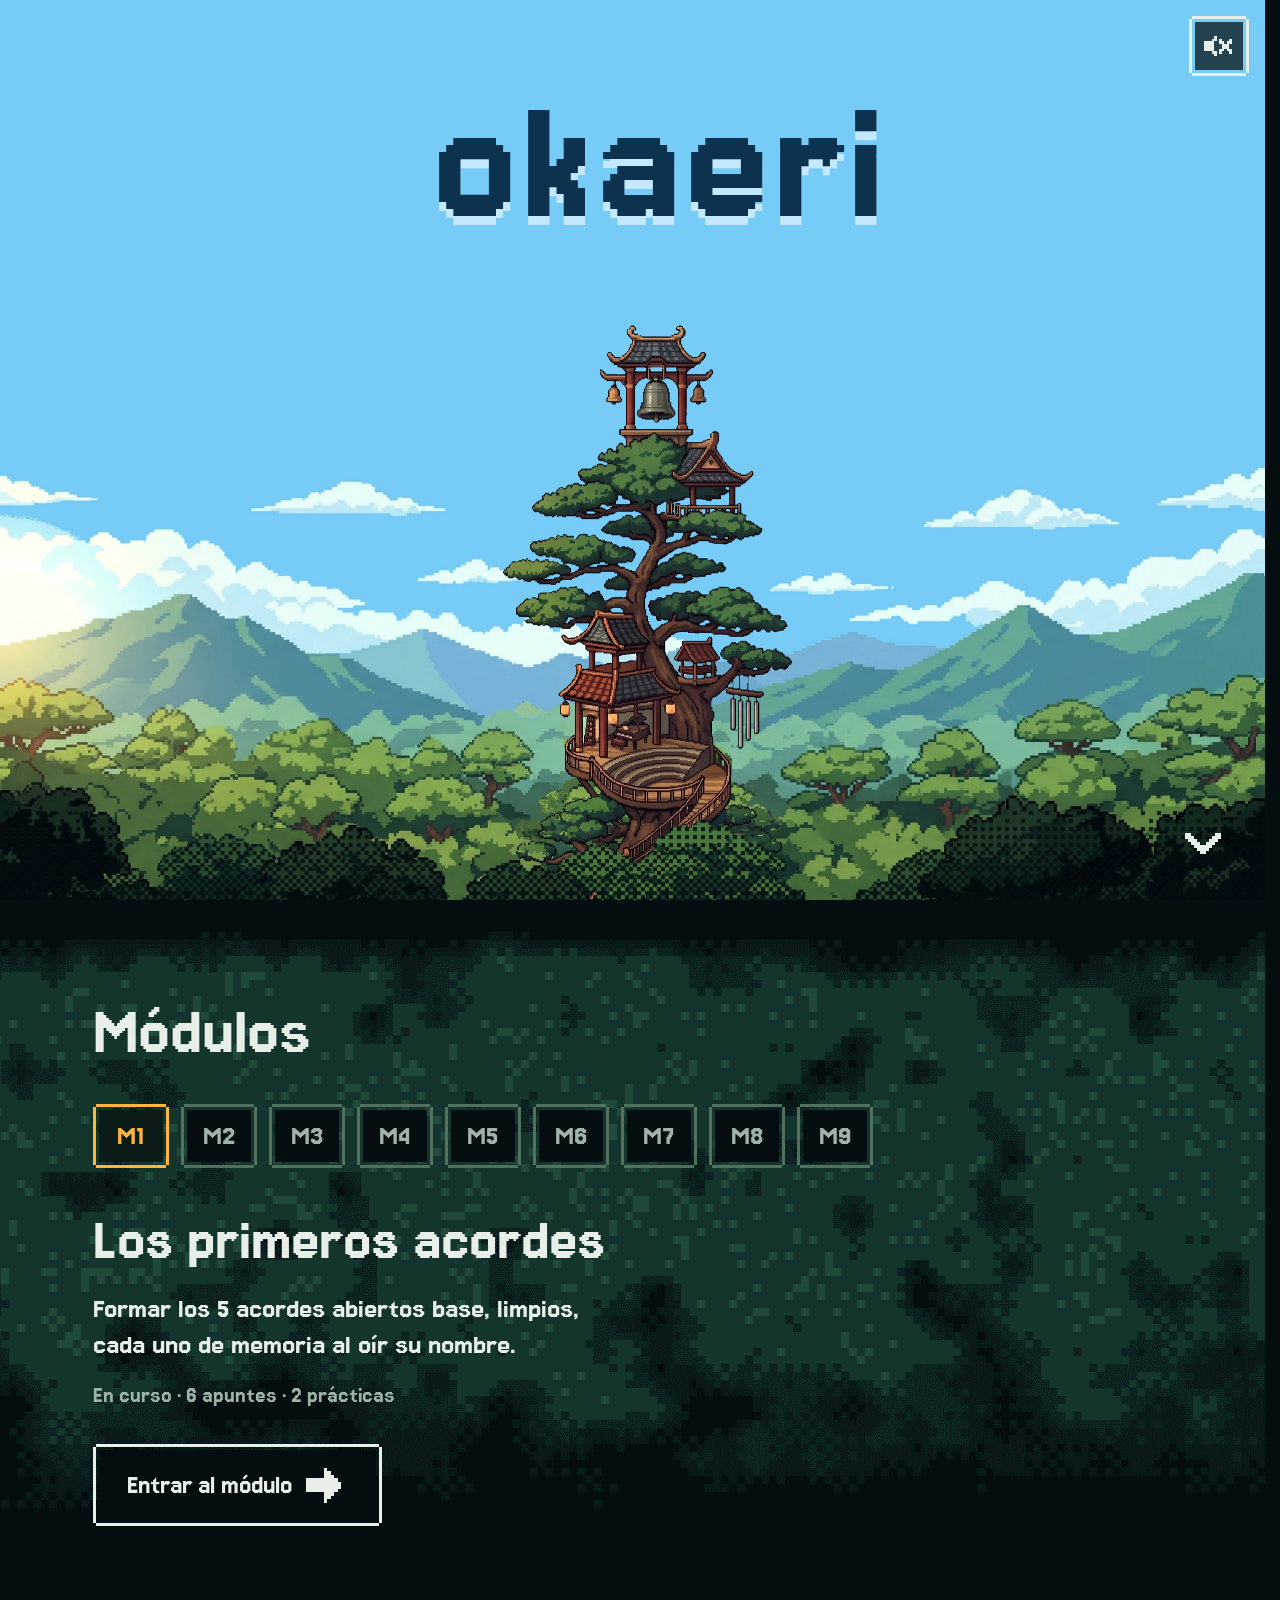
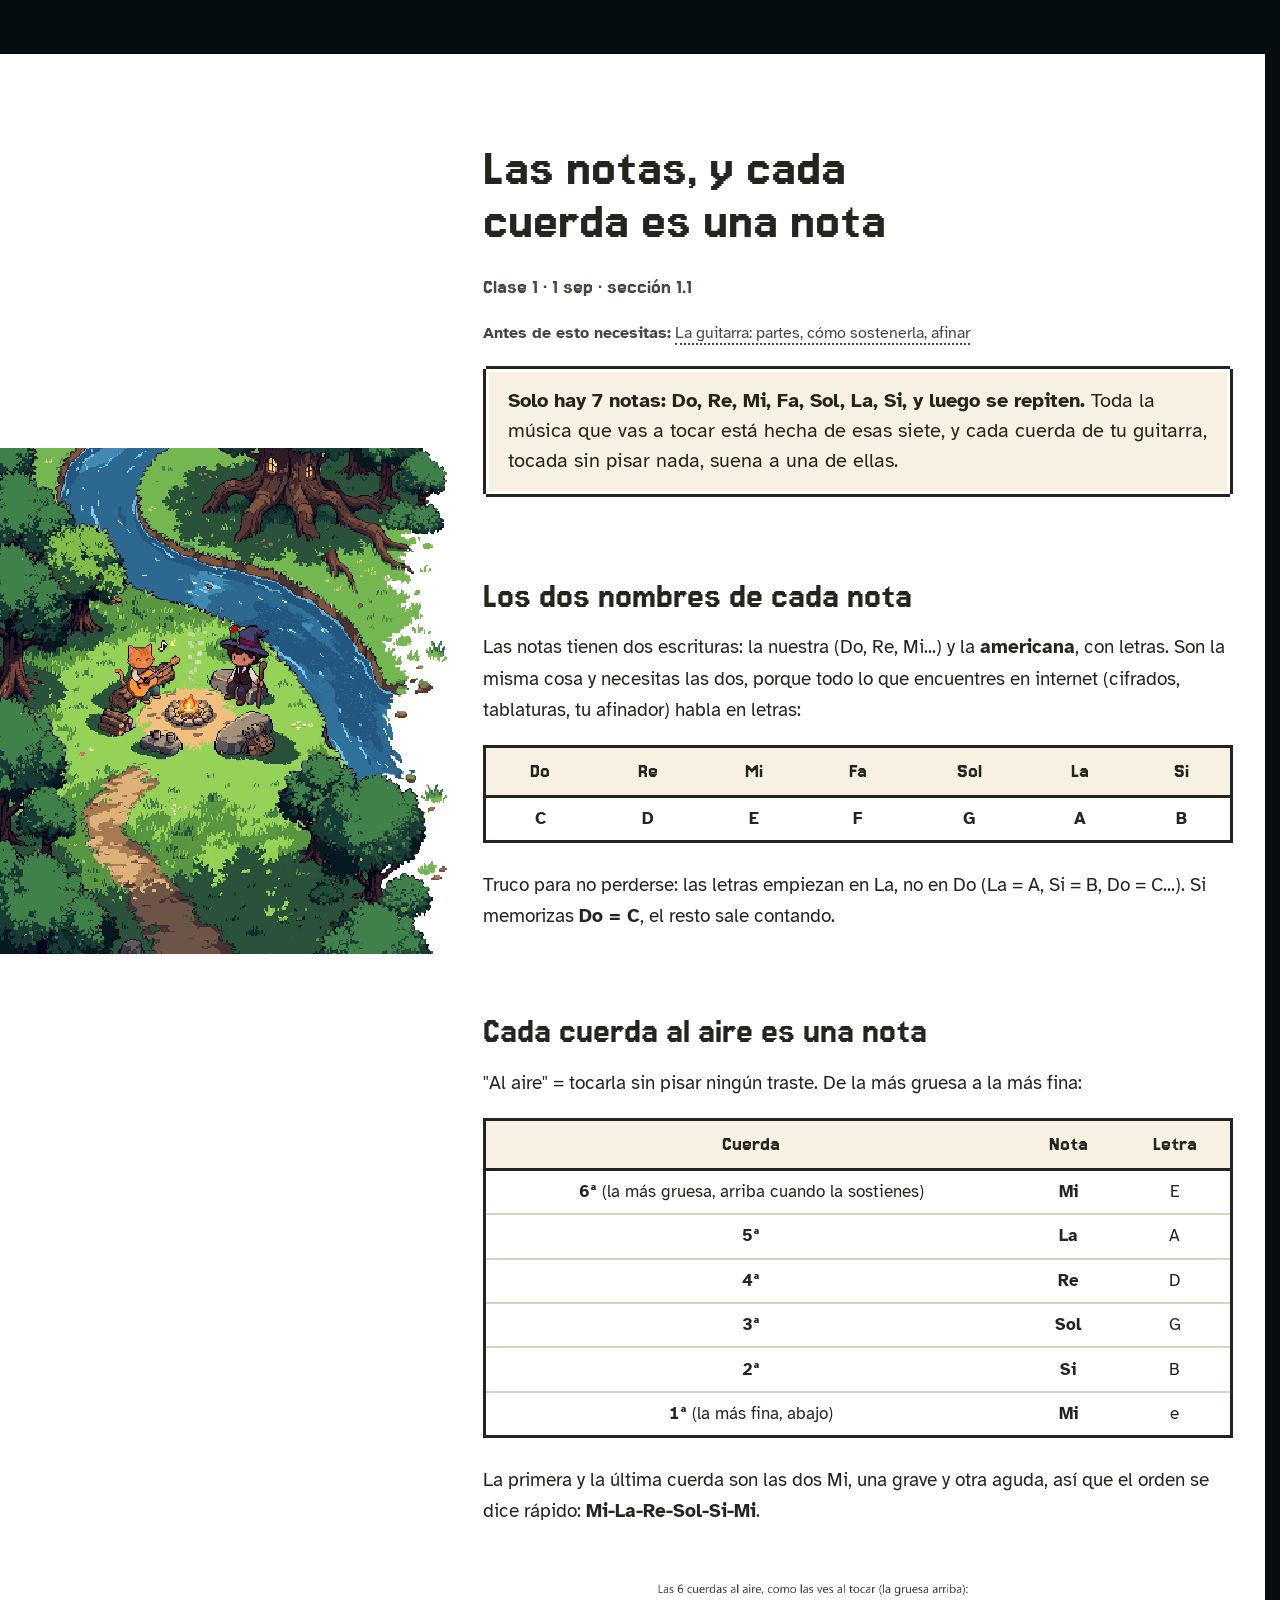
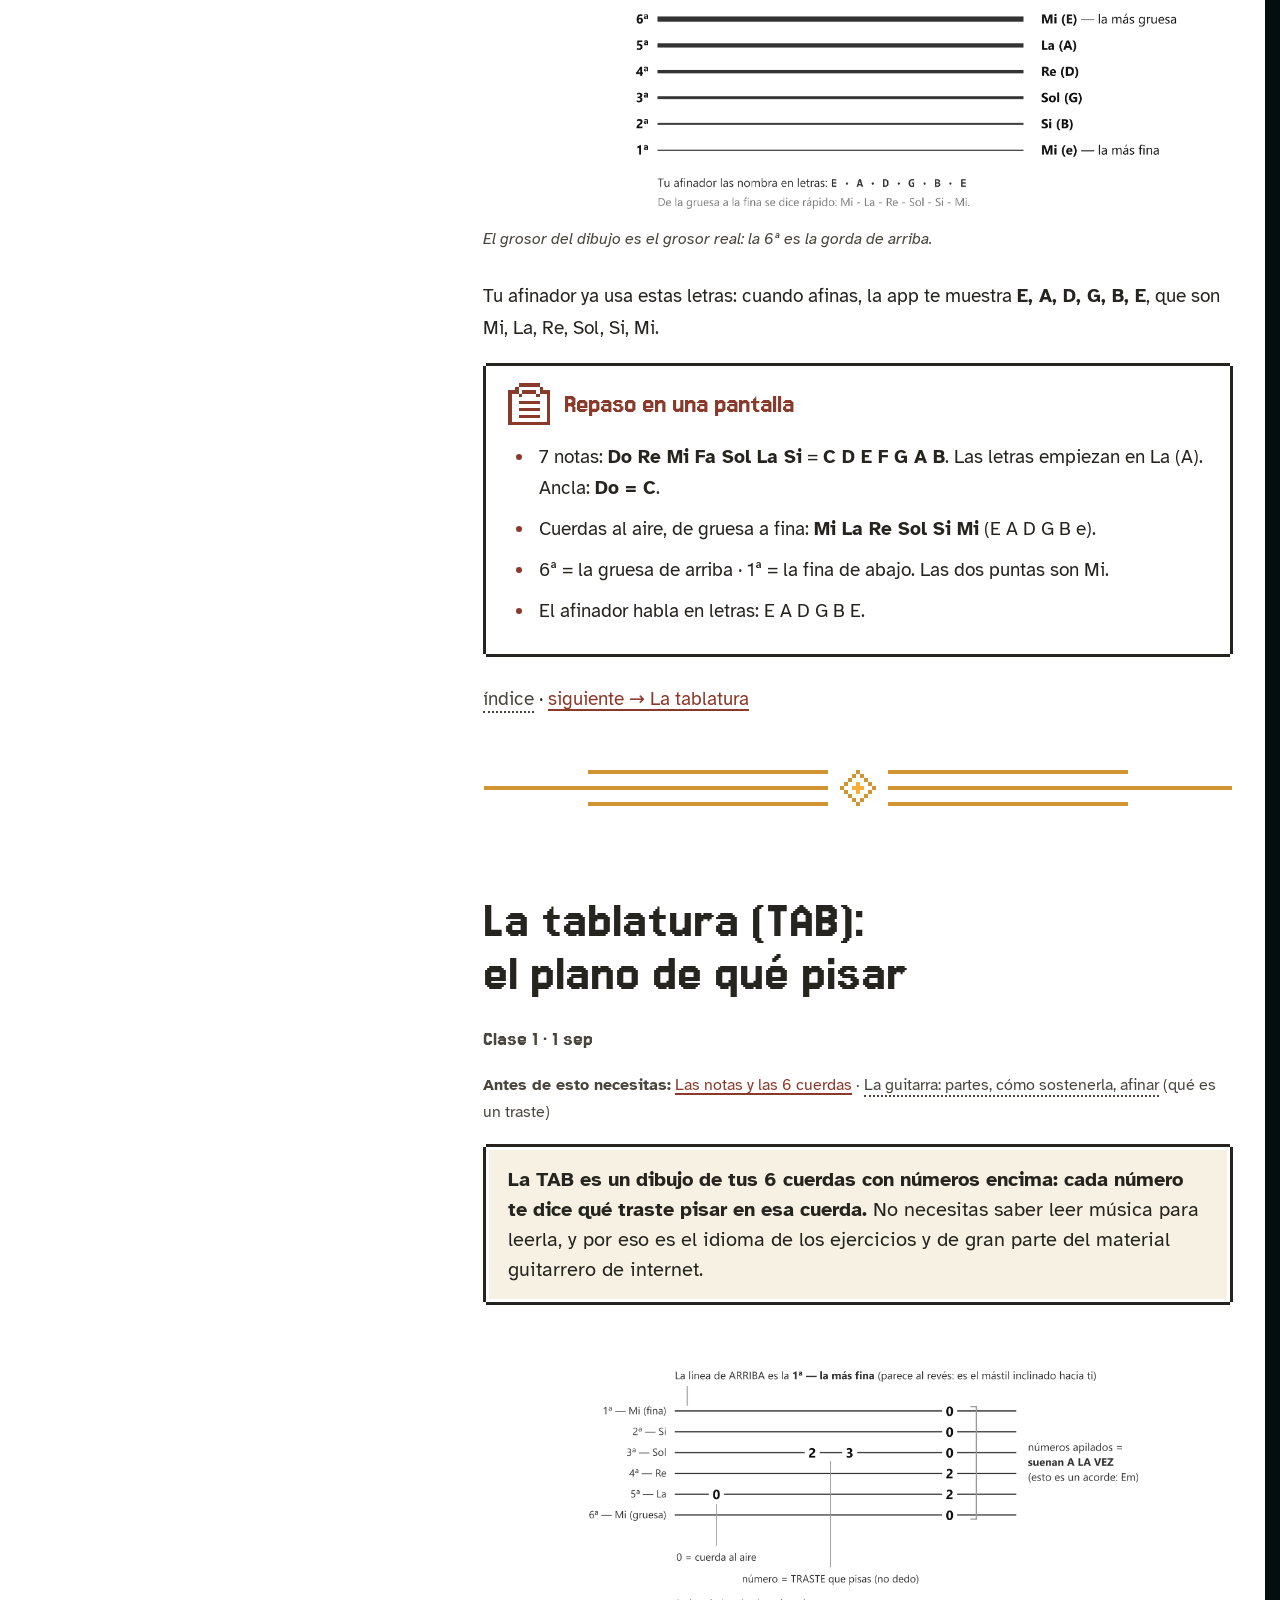
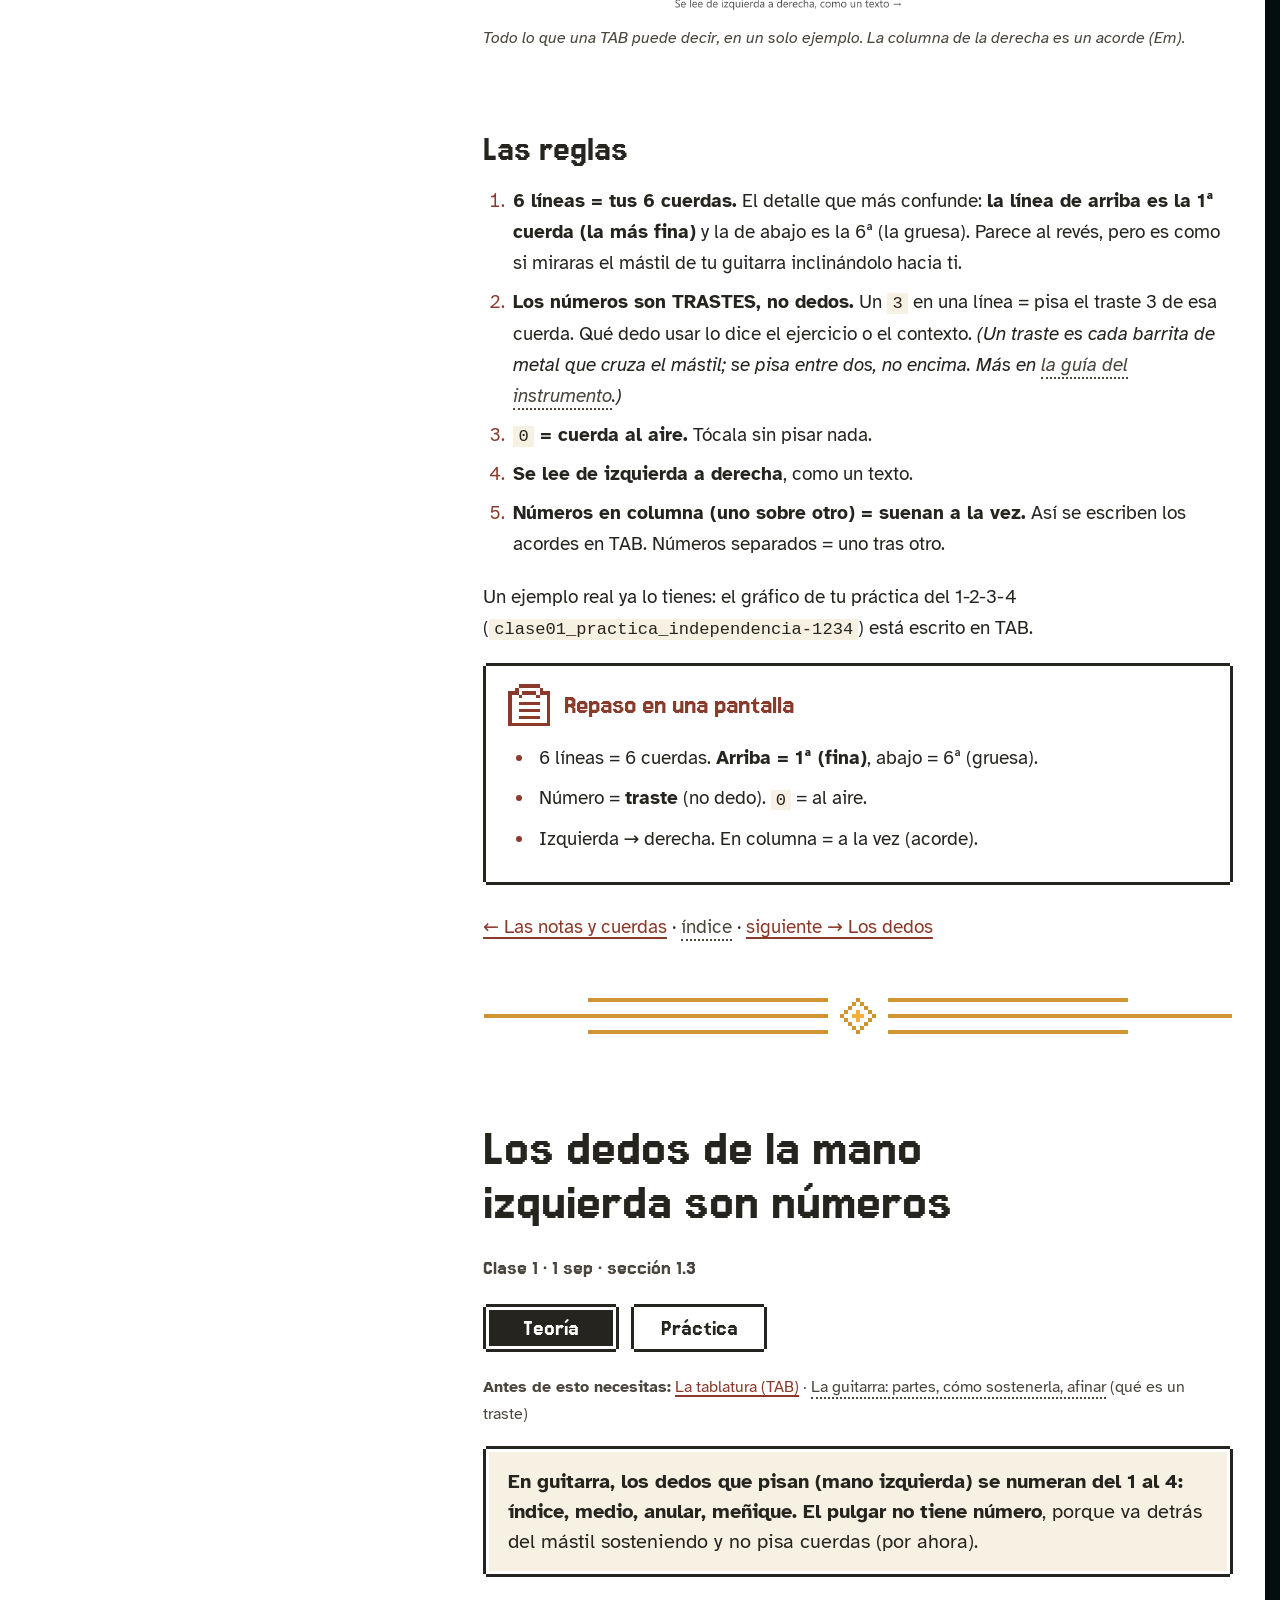
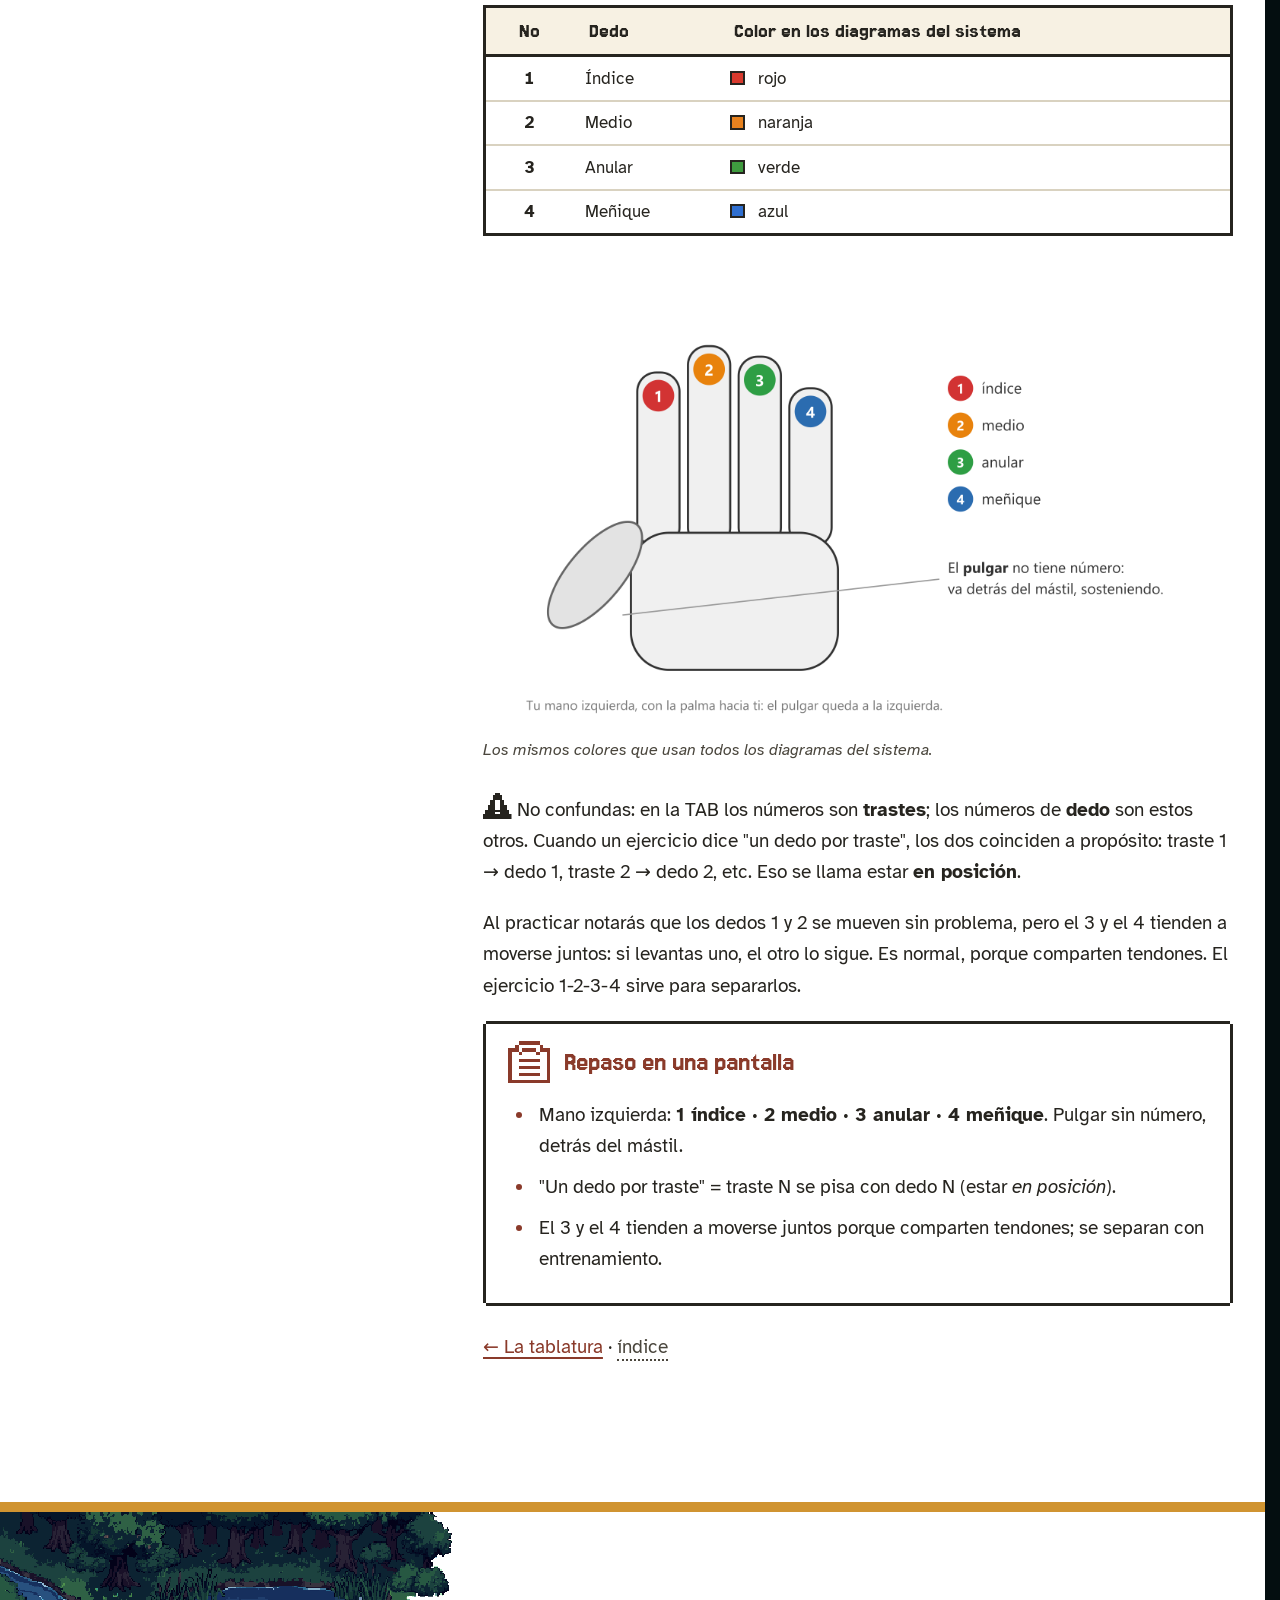
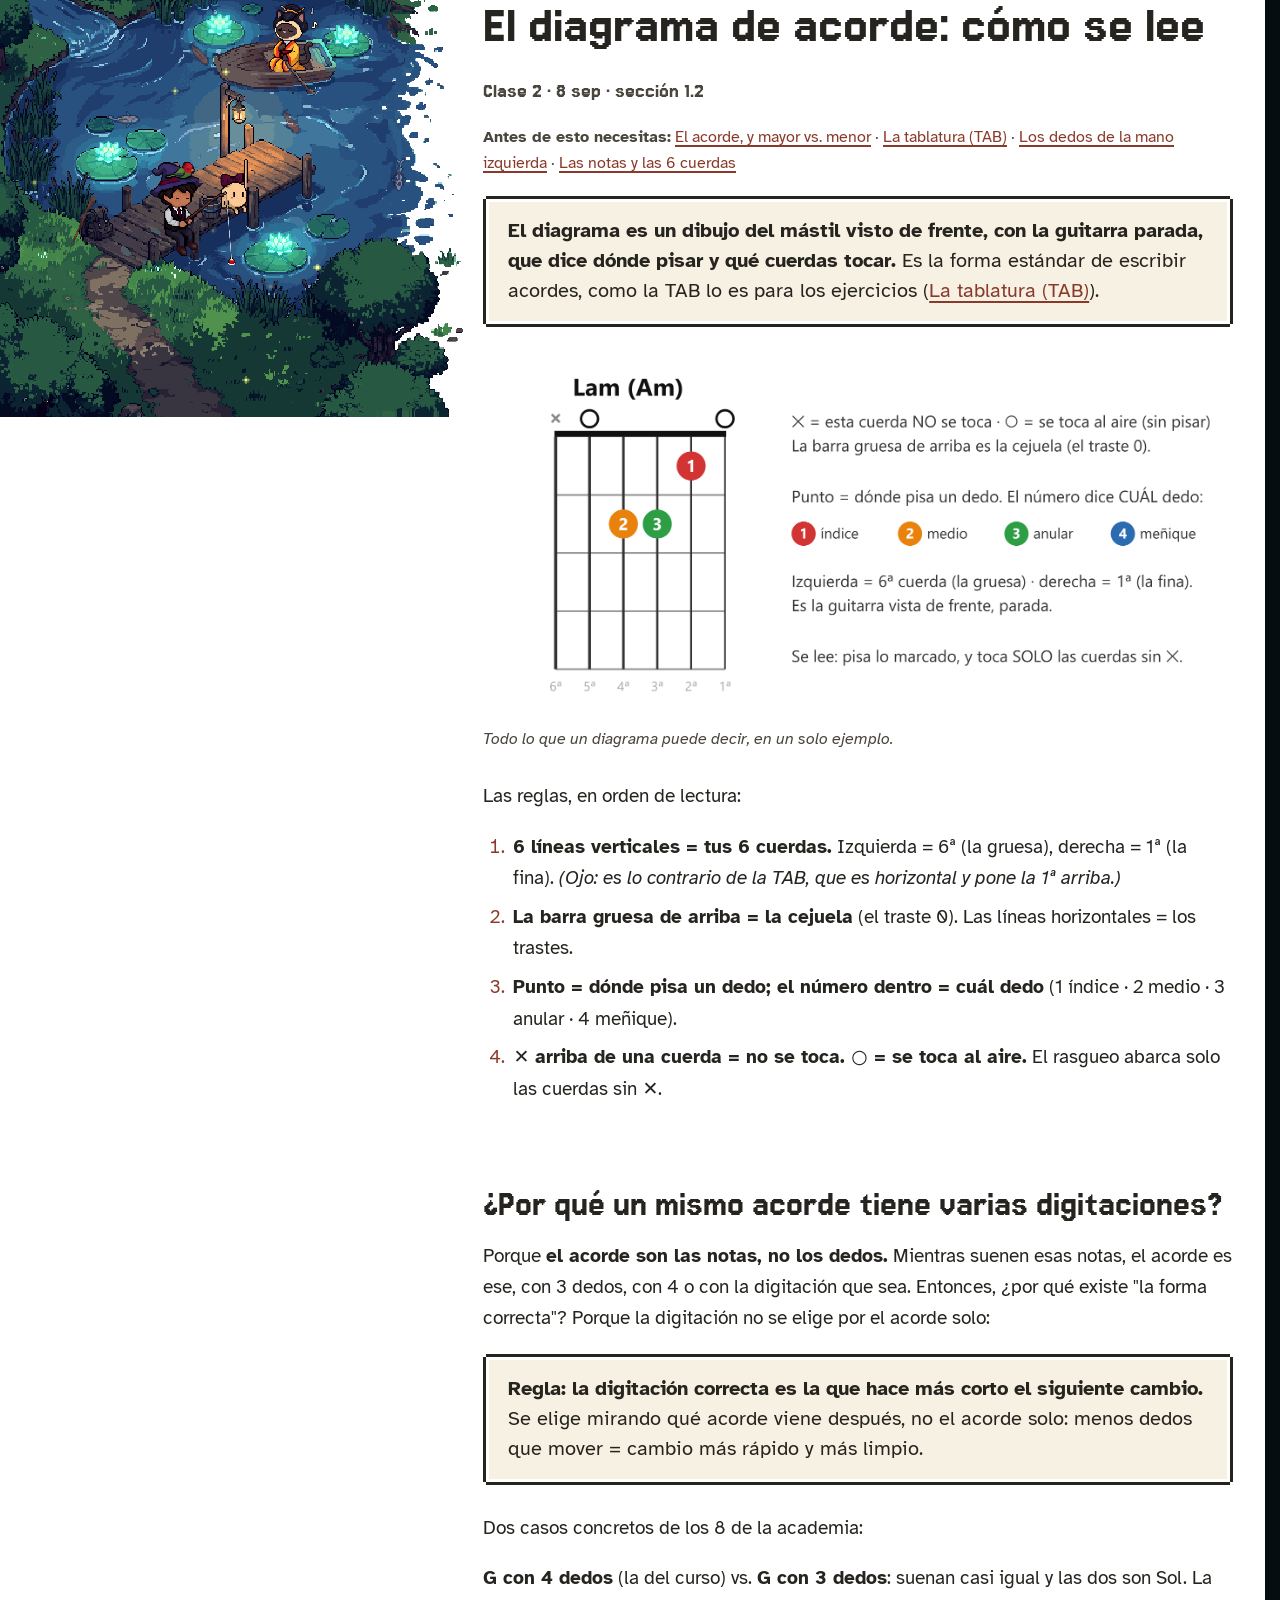
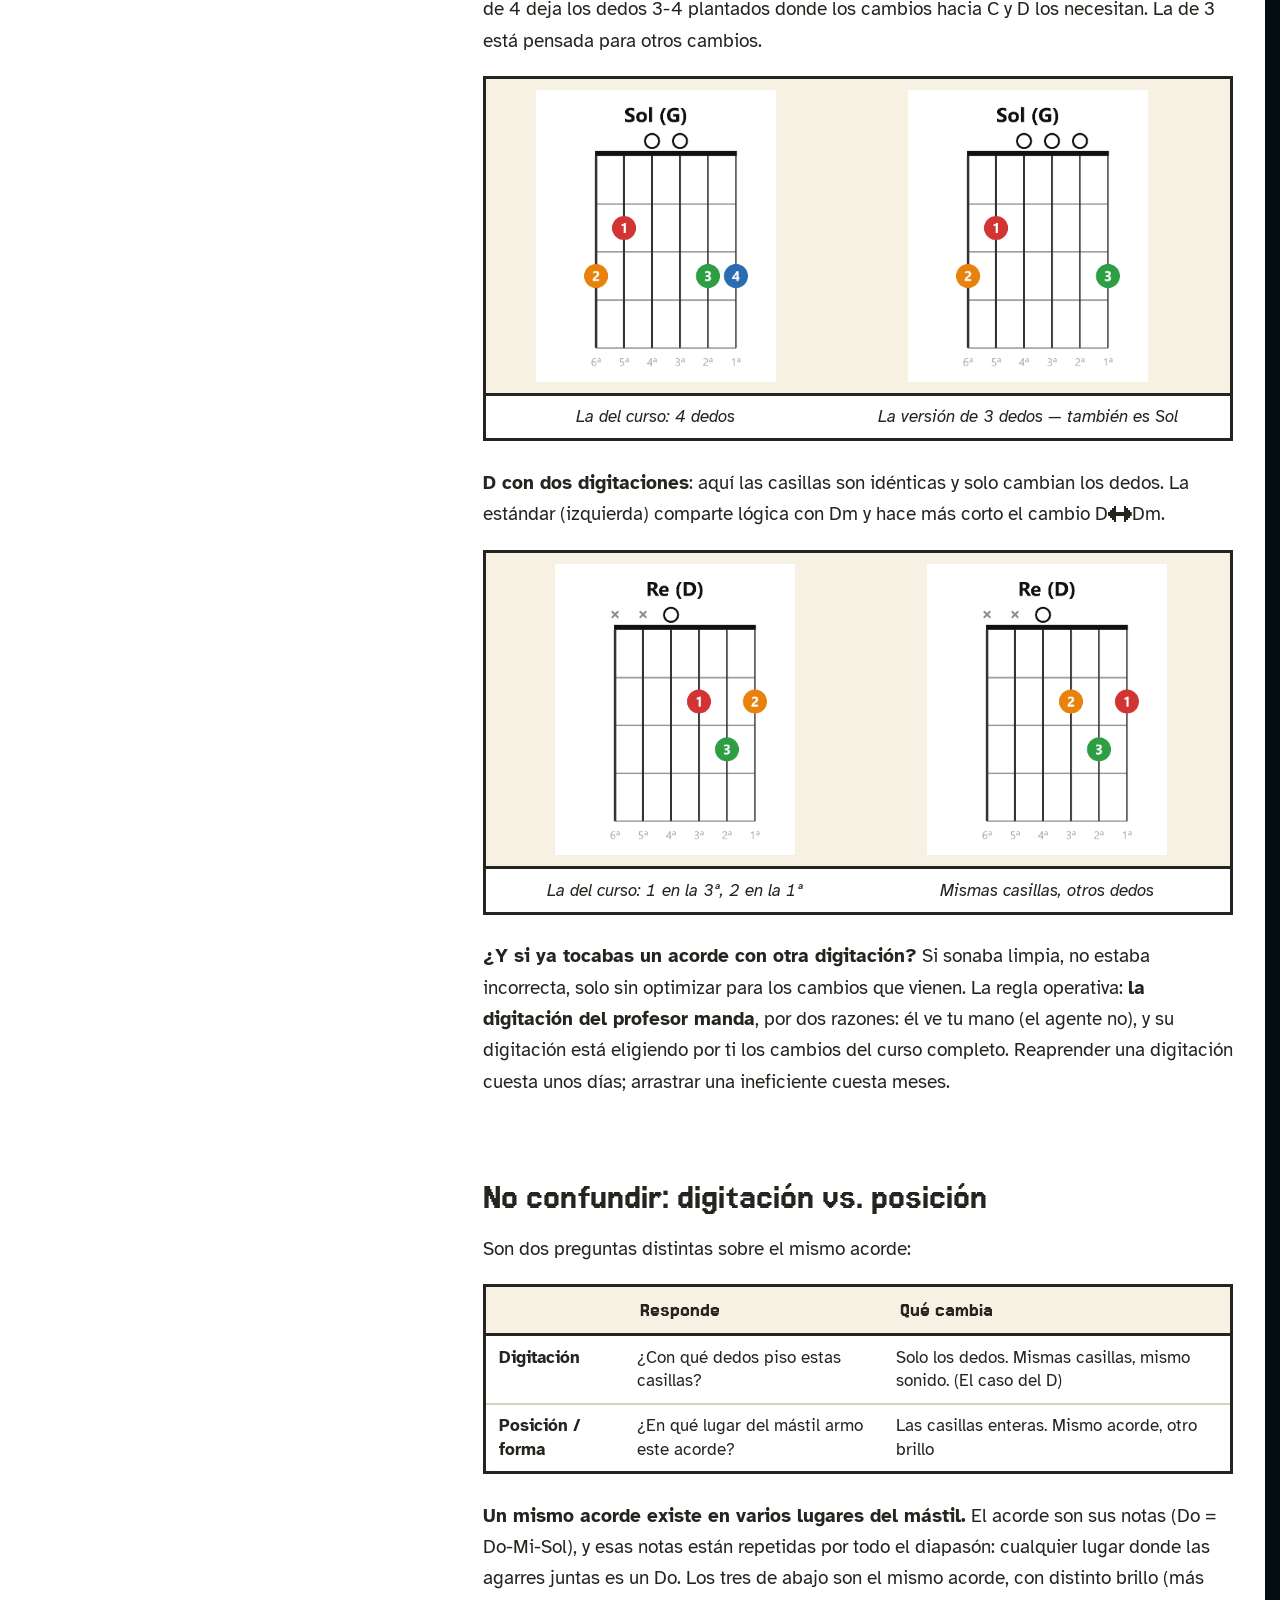
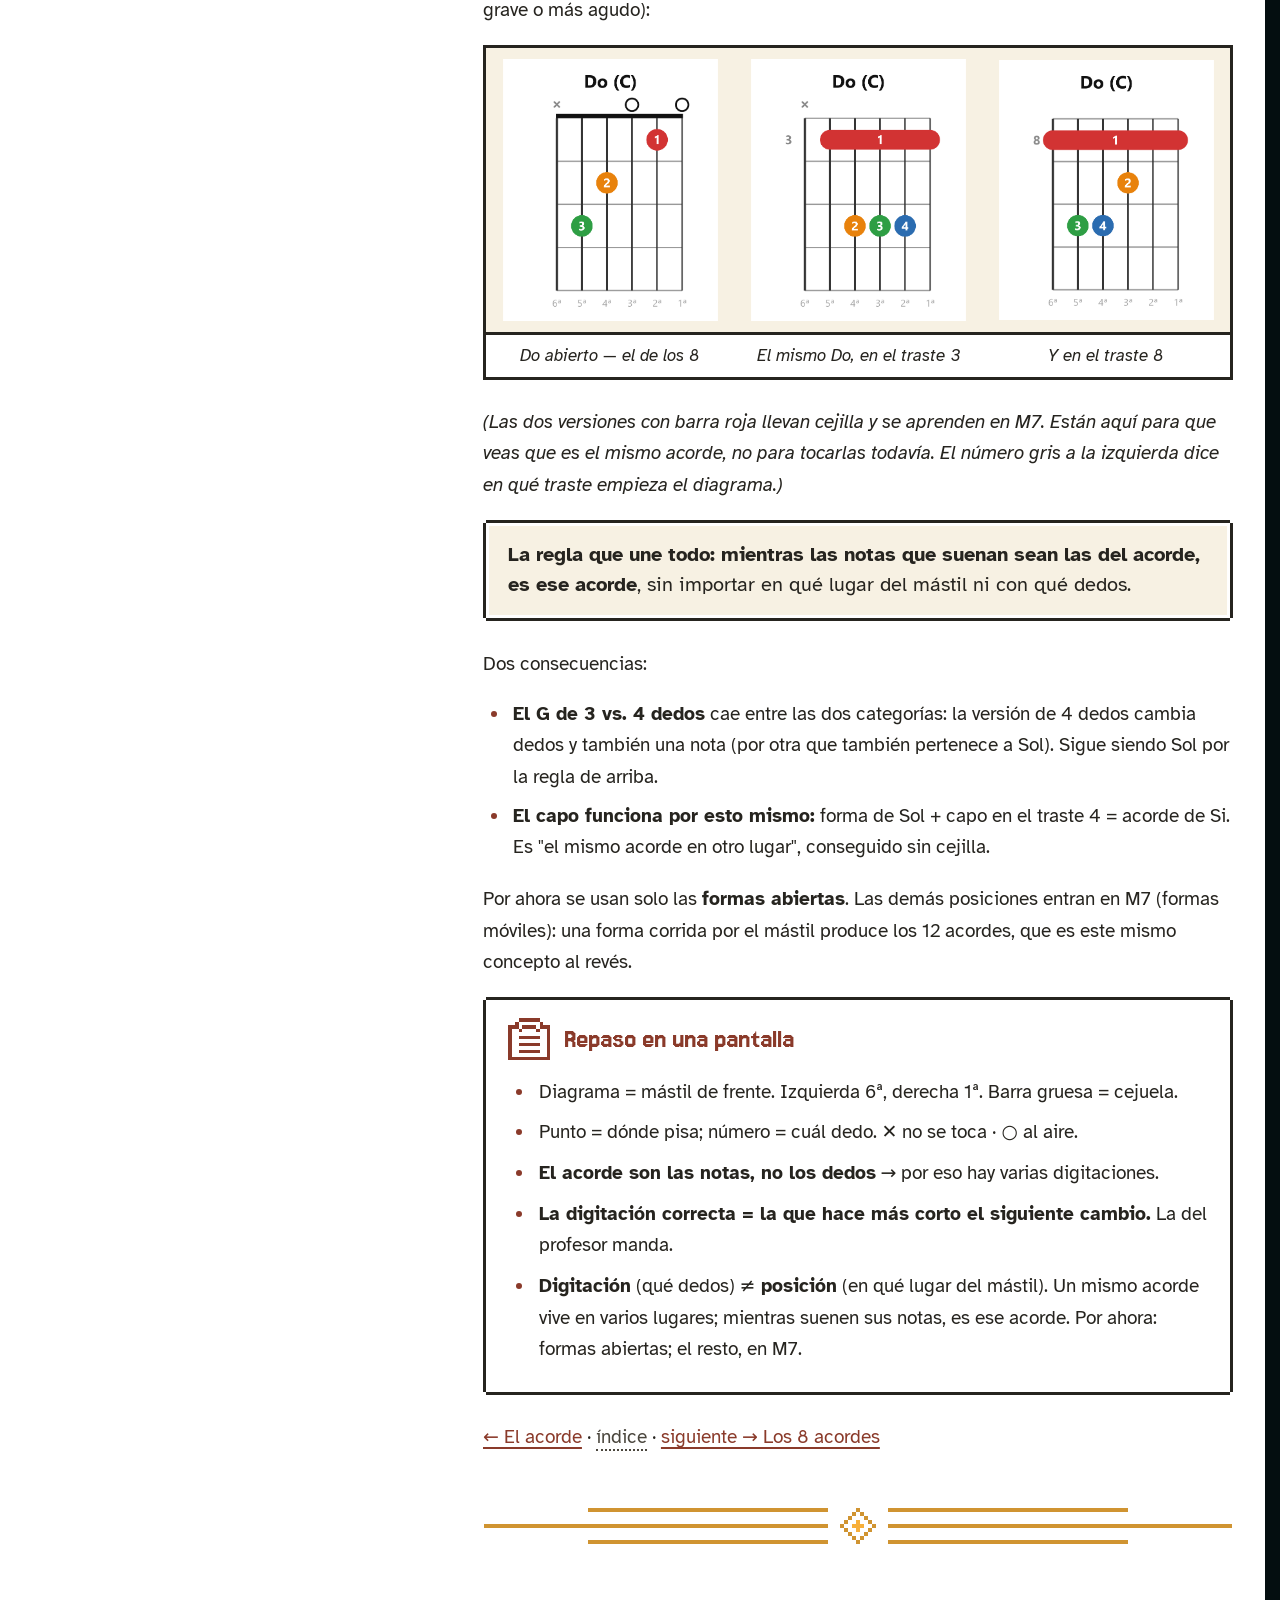
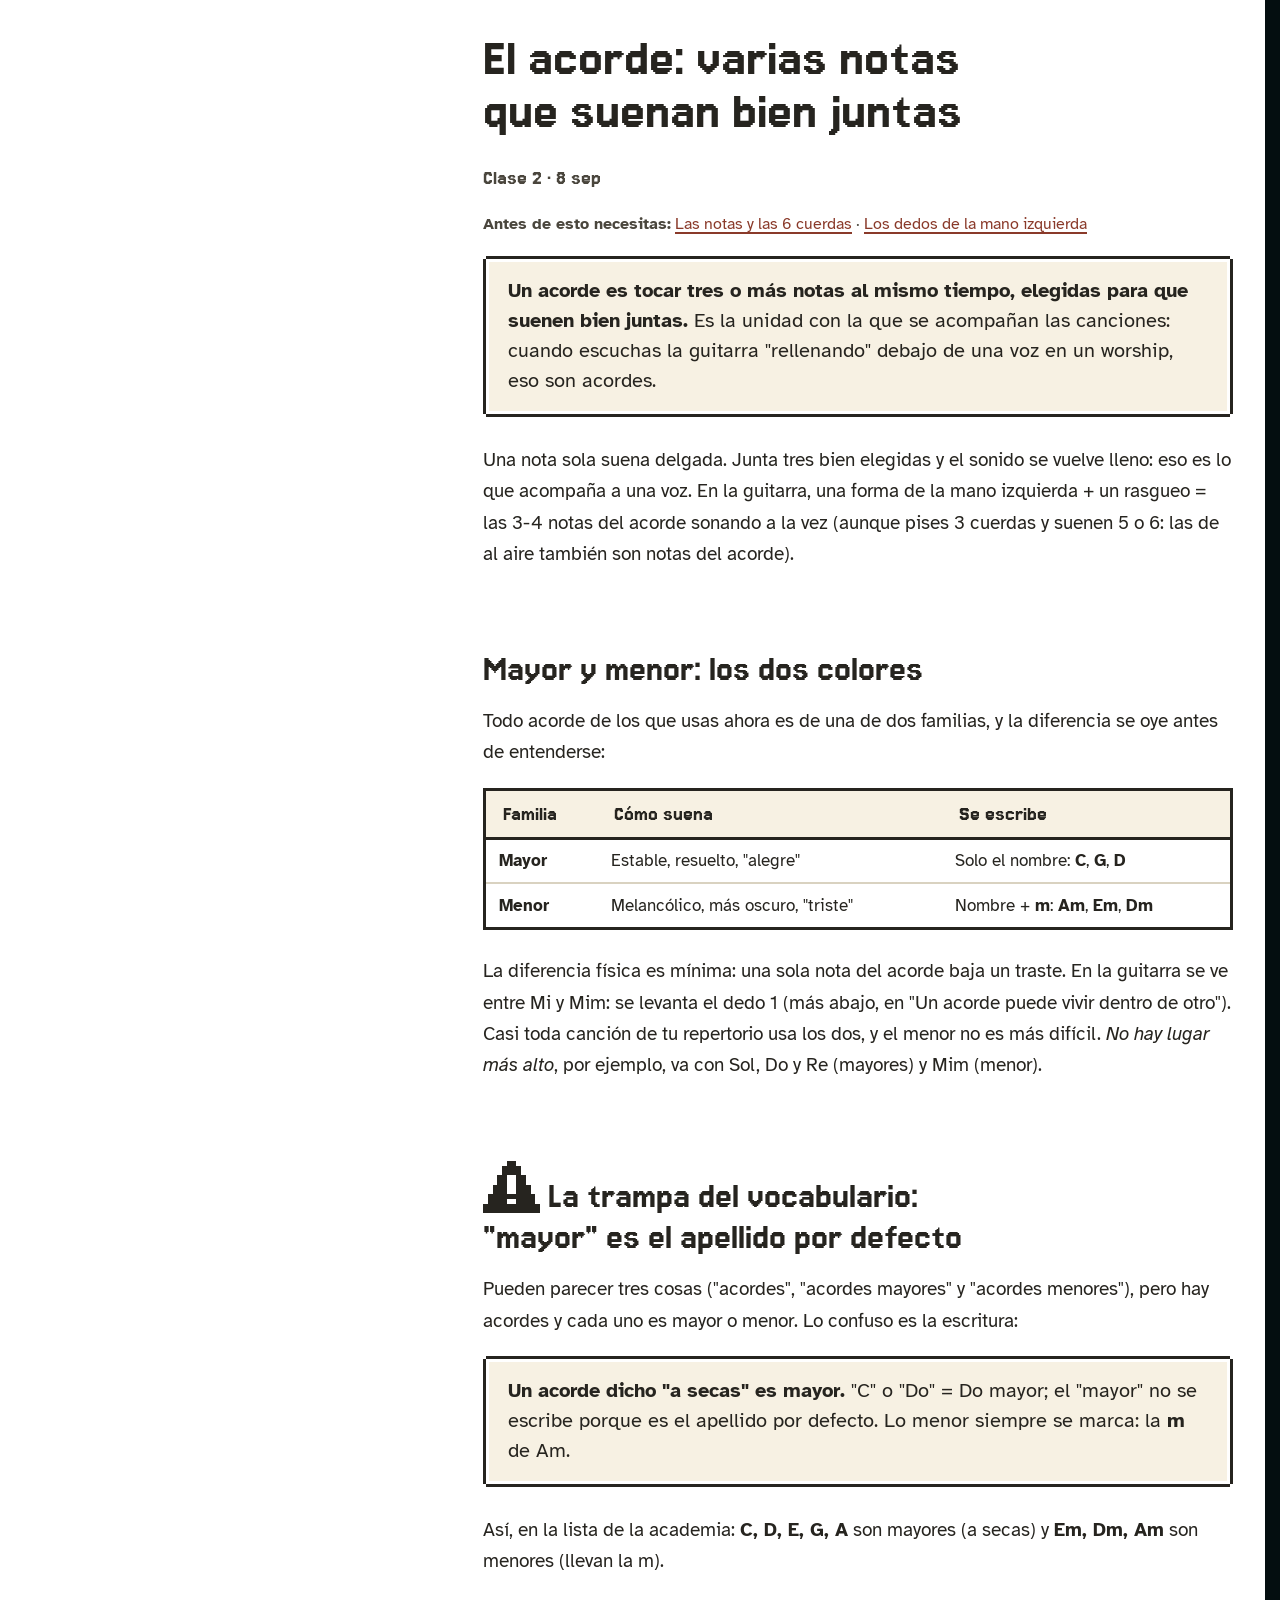
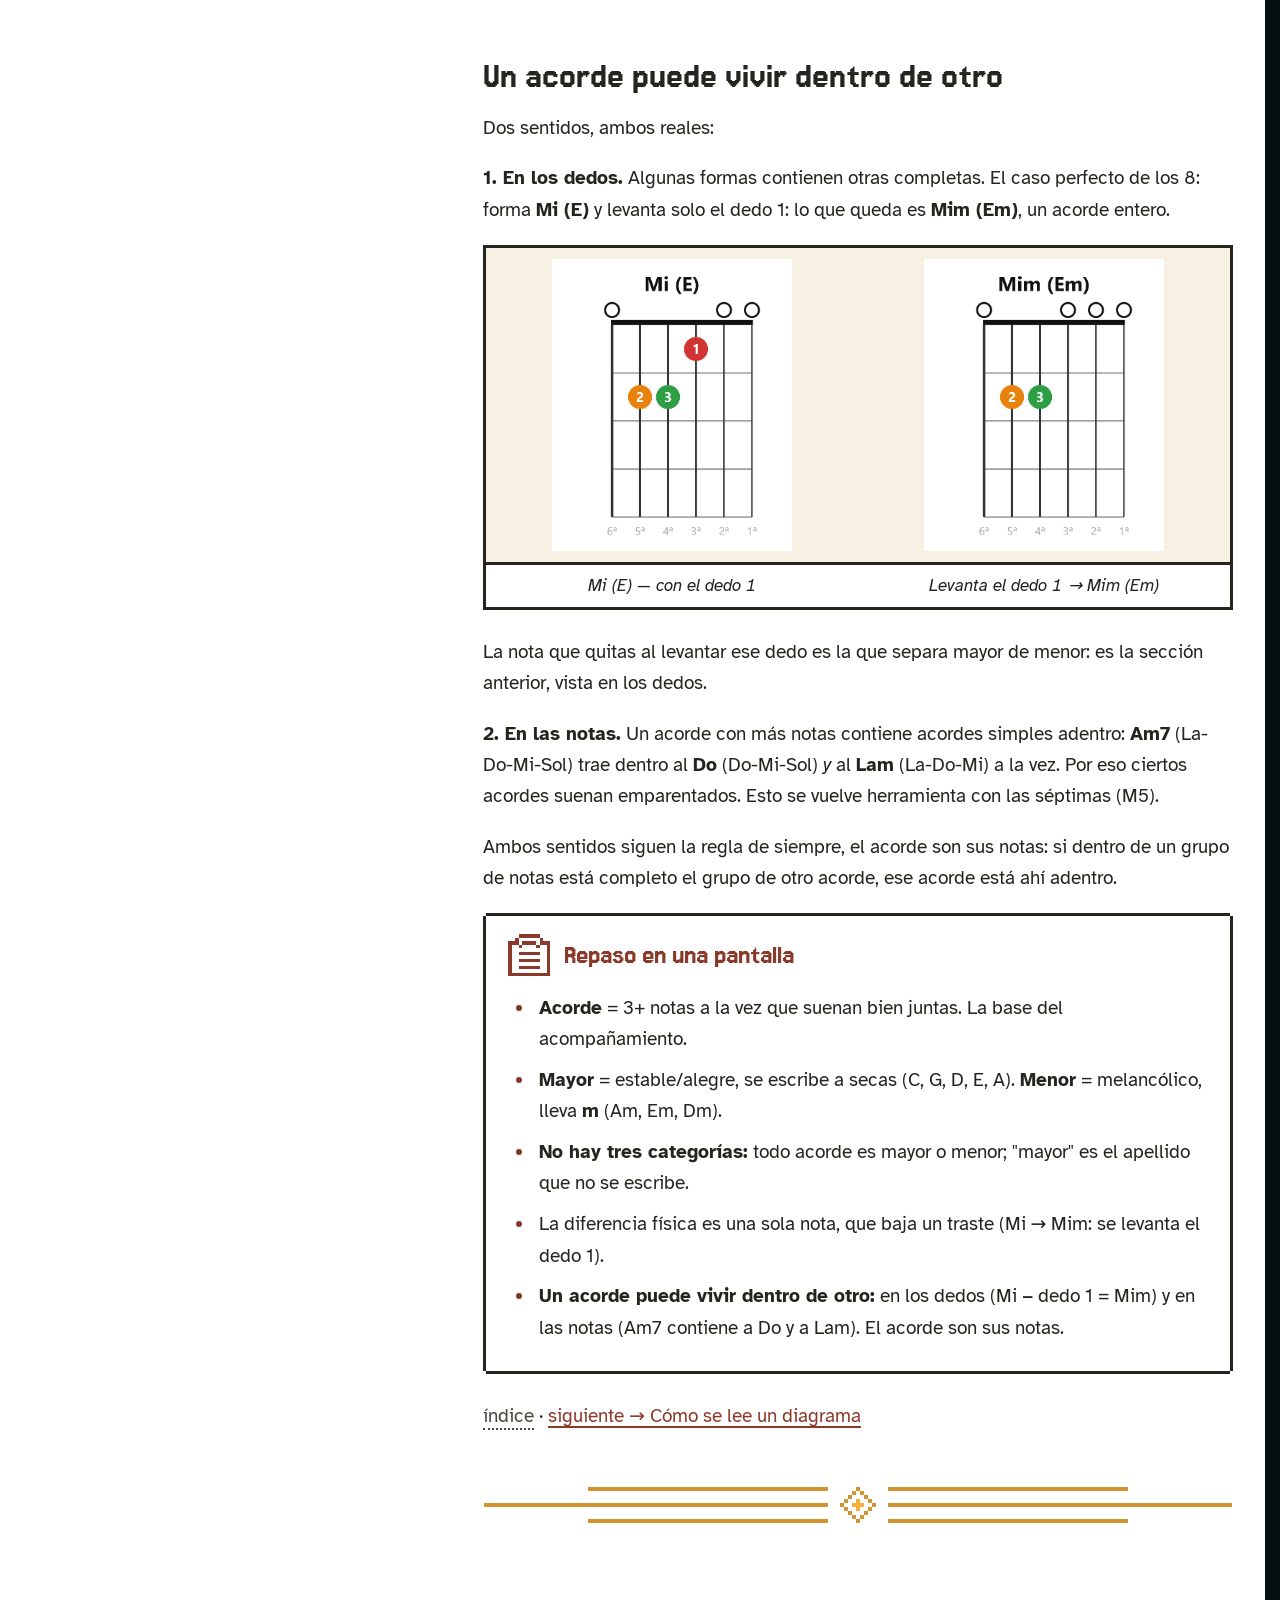
==== commit 7dddc76e: "feat(prácticas): práctica libre, sin los 3 niveles - F5 pasa a «La práctica es libre»: sin Mínimo/Na" ====
--- a/.impeccable/prototipo/index.html
+++ b/.impeccable/prototipo/index.html
@@ -89,6 +89,9 @@
 .corte{display:grid;grid-template-columns:var(--escena) minmax(0,1fr);background:var(--papel);color:var(--tinta)}
 /* la escena conserva la proporción del arte (368x399): su borde derecho está disuelto en blanco para fundirse con el apunte, así que no se recorta */
 .escena{position:sticky;top:0;height:100vh;height:100svh;overflow:hidden;display:grid;align-content:center;background:var(--papel)}
+/* si la ventana es más baja que el arte, el blanco sobrante se va al lado opuesto de la línea entre escenas: la fogata pegada abajo, el muelle pegado arriba */
+.escena-fogata{align-content:end}
+.escena-muelle{align-content:start}
 .lienzo{position:relative;width:var(--escena);height:calc(var(--escena)*399/368);overflow:hidden}
 .lienzo canvas{position:absolute;inset:0;width:100%;height:100%;display:block;object-fit:cover;image-rendering:pixelated}
 .lienzo .pj{image-rendering:auto;pointer-events:none}
@@ -176,15 +179,18 @@
 body[data-zona="hero"] .btn-drawer{opacity:0;visibility:hidden}
 .velo{position:fixed;inset:0;z-index:30;background:rgba(4,14,16,.62);opacity:0;transition:opacity .25s}
 .velo.abierto{opacity:1}
-.drawer{position:fixed;top:0;right:0;bottom:0;z-index:40;width:min(27rem,92vw);overflow-y:auto;overscroll-behavior:contain;background:var(--noche);color:var(--niebla);border-left:6px solid var(--pino);padding:16px 20px 48px;
+.drawer{position:fixed;top:0;right:0;bottom:0;z-index:40;width:min(36rem,92vw);overflow-y:auto;overscroll-behavior:contain;background:var(--noche);color:var(--niebla);border-left:6px solid var(--pino);padding:16px 20px 48px;
   transform:translateX(100%);visibility:hidden;transition:transform .35s var(--ease),visibility 0s .35s;scrollbar-color:#3d5f52 var(--noche)}
 .drawer.abierto{transform:none;visibility:visible;transition:transform .35s var(--ease)}
 .d-cab{display:flex;align-items:flex-start;justify-content:space-between;gap:12px;margin-bottom:12px}
 .d-cab h2{margin:6px 0 0;font:400 2.25rem/1 var(--px);text-wrap:balance}
 .btn-cerrar{flex:none;width:52px;height:52px;padding:0;display:grid;place-items:center}
 .btn-cerrar .ico{width:24px;height:24px}
-.d-fila{display:flex;align-items:center;gap:12px;flex-wrap:wrap;margin-bottom:12px}
-.d-fila .aviso-sonido{max-width:none;flex:1 1 12rem}
+.d-acc{flex:none;display:flex;gap:8px}
+.btn-sonido.en-drawer{width:52px;height:52px}
+.btn-sonido.en-drawer .ico{width:30px;height:30px}
+.d-aviso{display:none;max-width:none;margin:0 0 12px}
+.d-aviso.ver{display:block}
 .d-buscar{display:flex;align-items:center;gap:10px;padding:0 10px;min-height:56px;cursor:text;margin-bottom:12px;border-image-source:var(--m-pino)}
 .d-buscar:focus-within{border-image-source:var(--m-ambar)}
 .d-buscar .ico{width:24px;height:24px;color:var(--bruma)}
@@ -349,19 +355,8 @@
 <figure><img src="img/clase01-1234-v2.png" alt="V2, al revés: la misma TAB con 4-3-2-1 en cada cuerda, empezando por el meñique." loading="lazy" decoding="async"></figure>
 <figure><img src="img/clase01-1234-v3.png" alt="V3, dedos que se quedan: cuatro vistas de una cuerda; pisando 1, pisando 1 y 2, pisando 1, 2 y 3, y pisando los cuatro. El dedo nuevo, lleno; los que siguen pisando, huecos. Un ciclo va de la 6ª a la 1ª y de vuelta." loading="lazy" decoding="async"></figure>
 <figure><img src="img/clase01-1234-v4.png" alt="V4, moviéndose: solo en la 6ª cuerda, cuatro posiciones, trastes 1 a 4, 2 a 5, 3 a 6 y 4 a 7; el dedo 1 siempre en el primer traste del grupo. De la posición 1 a la 4 y de vuelta es una pasada." loading="lazy" decoding="async"></figure>
-<h4 class="t2"><svg class="ico" viewBox="0 0 12 12" aria-hidden="true"><use href="#i-reloj"/></svg> Los 3 niveles del día — elige según cómo amaneciste</h4>
-<p><b>Pon cronómetro. Cuando suena, paras</b>, sin culpa y sin &quot;una más&quot;. Cada nivel incluye al anterior.</p>
-<h5 class="t3"><svg class="ico ico-nivel" viewBox="0 0 12 12" aria-hidden="true"><use href="#i-nivel-1"/></svg> Mínimo — 5 min (día sin ganas; hecho esto, CUMPLISTE)</h5>
-<div class="tabla" tabindex="0" role="region" aria-label="Tabla"><table><thead><tr><th>Qué</th><th>Cuánto</th></tr></thead><tbody><tr><td>V1, lenta</td><td>1 ciclo (~2 min)</td></tr><tr><td>V2</td><td>1 ciclo (~2 min)</td></tr><tr><td>Presión mínima (ver Afinación 1)</td><td>3ª cuerda, trastes 1-2-3 con los dedos 1-2-3, una vez cada nota (~1 min)</td></tr></tbody></table></div>
-<p>Sin metrónomo.</p>
-<h5 class="t3"><svg class="ico ico-nivel" viewBox="0 0 12 12" aria-hidden="true"><use href="#i-nivel-2"/></svg> Natural — 12 min (el día normal)</h5>
-<p>Todo el Mínimo, y además:</p>
-<div class="tabla" tabindex="0" role="region" aria-label="Tabla"><table><thead><tr><th>Qué</th><th>Cuánto</th></tr></thead><tbody><tr><td><b>V3</b></td><td>2 ciclos, de la 6ª a la 1ª y de vuelta (~5 min)</td></tr><tr><td>V1 con dedos cerca (ver Afinación 2)</td><td>1 ciclo (~2 min)</td></tr></tbody></table></div>
-<p>Sin metrónomo.</p>
-<h5 class="t3"><svg class="ico ico-nivel" viewBox="0 0 12 12" aria-hidden="true"><use href="#i-nivel-3"/></svg> Motivado — 20 min</h5>
-<p>Todo el Natural, y además:</p>
-<div class="tabla" tabindex="0" role="region" aria-label="Tabla"><table><thead><tr><th>Qué</th><th>Cuánto</th></tr></thead><tbody><tr><td>V4, solo en la 6ª cuerda</td><td>4 pasadas, de la posición 1 a la 4 y de vuelta (~1 min cada una)</td></tr><tr><td><b>V1 con metrónomo a 60</b>, una nota por clic</td><td>~4 min</td></tr></tbody></table></div>
-<p>El <span class="ref ref-fuera" title="Fuera del módulo: no está conectado en el prototipo">metrónomo</span> va solo en la versión que ya suena limpia sin él (hoy, V1). Cuando V1 salga pareja con metrónomo, pasa a V2.</p>
+<div class="tabla" tabindex="0" role="region" aria-label="Tabla"><table><thead><tr><th>Versión</th><th>Tempo</th></tr></thead><tbody><tr><td>V1</td><td>Lenta, sin metrónomo y con los dedos cerca de las cuerdas (ver Afinación 2); con <span class="ref ref-fuera" title="Fuera del módulo: no está conectado en el prototipo">metrónomo</span> a 60, una nota por clic</td></tr><tr><td>V2</td><td>Sin metrónomo</td></tr><tr><td>V3</td><td>Sin metrónomo</td></tr><tr><td>V4</td><td>Sin metrónomo</td></tr></tbody></table></div>
+<p>Además, la presión mínima (ver Afinación 1): en la 3ª cuerda, trastes 1-2-3 con los dedos 1-2-3, una vez cada nota.</p>
 <h4 class="t2">Cómo suena cuando está bien</h4>
 <ul><li>Cada nota <b>limpia y entera</b>, sin zumbido y sin sonar apagada.</li><li><b>Parejas</b>: la del dedo 4 suena igual de fuerte que la del dedo 1 (el meñique tiende a sonar más débil).</li><li>A un ritmo <b>constante</b>, aunque sea lento.</li></ul>
 <h4 class="t2">Si sale mal — los 3 típicos</h4>
@@ -370,7 +365,8 @@
 <ol><li><b>Presión mínima.</b> Pisa una nota y afloja el dedo hasta que empiece a zumbar; después aprieta apenas lo justo para que vuelva a sonar limpia. Esa es la presión de trabajo. Apretar de más cansa la mano y hace más lentos los cambios.<figure><img src="img/clase01-presion-minima.png" alt="Presión mínima: una barra de fuerza en tres zonas; muy poca zumba, la justa suena limpia (en verde), de más cansa la mano." loading="lazy" decoding="async"></figure></li></ol>
 <ol><li><b>Dedos cerca.</b> Los dedos que no están pisando se quedan a 1-2 cm de las cuerdas, sin levantarse lejos. Menos distancia = llegan antes a su traste.</li></ol>
 <h4 class="t2">Hasta cuándo / cuándo ya está</h4>
-<p>Tarea de la clase 1. No se &quot;aprueba&quot;: queda como <b>calentamiento de la mano izquierda</b> (el nivel <svg class="ico ico-nivel" viewBox="0 0 12 12" aria-hidden="true"><use href="#i-nivel-1"/></svg> Mínimo, 5 min) antes de cada sesión de guitarra. <b>Como ejercicio está lista</b> cuando la V3 sale limpia dos ciclos seguidos.</p>
+<p>Tarea de la clase 1. No se &quot;aprueba&quot;: queda como <b>calentamiento de la mano izquierda</b> (V1, V2 y la presión mínima) antes de cada sesión de guitarra. <b>Como ejercicio está lista</b> cuando la V3 sale limpia dos ciclos seguidos.</p>
+<p>El metrónomo va solo en la versión que ya suena limpia sin él (hoy, V1). Cuando V1 salga pareja con metrónomo, pasa a V2.</p>
 <h4 class="t2">Qué sigue</h4>
 <p>Los acordes de M1 (<a class="ref" href="#a-ocho-acordes">los 8 acordes</a>) y el cambio de acorde de M2: los dedos que ya se mueven solos son los que caen juntos al formar un acorde.</p>
 </div>
@@ -479,28 +475,18 @@
 <p><b>La velocidad y la limpieza del cambio de acorde.</b> Lo que se entrena es el paso de un acorde al siguiente, que es donde un principiante se atasca y la canción pierde el pulso. En concreto: mover la menor cantidad de dedos (las anclas), no despegar toda la mano y que los dedos del acorde caigan todos a la vez.</p>
 <p><b>Lo vas a notar</b> cuando el cambio deje de abrir un hueco en tu conteo. Hoy, entre acorde y acorde, hay un silencio mientras buscas la forma; en unas semanas el siguiente acorde cae en su tiempo sin que el conteo se detenga.</p>
 <h4 class="t2">Cómo se hace (referencia)</h4>
-<p>Cada imagen es una progresión, de V1 a V4, con sus dos modos de rasgueo (rasguear es tocar varias cuerdas a la vez, barriéndolas con la mano derecha); las formas de los acordes están en <a class="ref" href="#a-ocho-acordes">los 8 acordes</a>.</p>
+<p>Cada imagen es una progresión, de V1 a V4, con sus dos modos de rasgueo (rasguear es tocar varias cuerdas a la vez, barriéndolas con la mano derecha); las formas de los acordes están en <a class="ref" href="#a-ocho-acordes">los 8 acordes</a>. Cada una va en bucle. En el modo A tocas sin metrónomo, lento y contando en voz alta; en el modo B, con metrónomo desde 60 (las velocidades, en Afinación 3).</p>
 <figure><img src="img/clase02-progresion-v1.png" alt="V1, progresión 1: cuatro cajas de 4/4; Lam (Am), Do (C), Mim (Em) y una caja partida con Sol (G) en los tiempos 1-2 y Re (D) en los 3-4; una flecha vuelve al primer acorde. Arriba, los modos A y B." loading="lazy" decoding="async"></figure>
 <figure><img src="img/clase02-progresion-v2.png" alt="V2, progresión 2: Lam (Am), Rem (Dm), Sol (G) y una caja partida con Do (C) en los tiempos 1-2 y Mi (E) en los 3-4; una flecha vuelve al primer acorde. Arriba, los modos A y B." loading="lazy" decoding="async"></figure>
 <figure><img src="img/clase02-progresion-v3.png" alt="V3, progresión 3: Do (C), Rem (Dm), Lam (Am) y una caja partida con Mim (Em) en los tiempos 1-2 y Sol (G) en los 3-4; una flecha vuelve al primer acorde. Arriba, los modos A y B." loading="lazy" decoding="async"></figure>
 <figure><img src="img/clase02-progresion-v4.png" alt="V4, progresión 4: La (A), Re (D), Mi (E) y La (A), 4 tiempos cada uno, sin caja partida; una flecha vuelve al primer acorde. Arriba, los modos A y B." loading="lazy" decoding="async"></figure>
-<h4 class="t2"><svg class="ico" viewBox="0 0 12 12" aria-hidden="true"><use href="#i-reloj"/></svg> Los 3 niveles del día — elige según cómo amaneciste</h4>
-<p><b>Pon cronómetro. Cuando suena, paras.</b> Cada nivel incluye al anterior.</p>
-<h5 class="t3"><svg class="ico ico-nivel" viewBox="0 0 12 12" aria-hidden="true"><use href="#i-nivel-1"/></svg> Mínimo — 6 min (día sin ganas; hecho esto, CUMPLISTE)</h5>
-<div class="tabla" tabindex="0" role="region" aria-label="Tabla"><table><thead><tr><th>Qué</th><th>Cuánto</th></tr></thead><tbody><tr><td>V4, modo A</td><td>2 min, en bucle</td></tr><tr><td>V1, modo A</td><td>3 min, en bucle</td></tr><tr><td>Cambio fantasma del par que más te trabó (ver Afinación 1)</td><td>5 saltos (~1 min)</td></tr></tbody></table></div>
-<p>Sin metrónomo, lento y contando en voz alta. Antes de cada progresión, busca sus anclas (Afinación 2).</p>
-<h5 class="t3"><svg class="ico ico-nivel" viewBox="0 0 12 12" aria-hidden="true"><use href="#i-nivel-2"/></svg> Natural — 14 min (el día normal)</h5>
-<p>Todo el Mínimo, y además:</p>
-<div class="tabla" tabindex="0" role="region" aria-label="Tabla"><table><thead><tr><th>Qué</th><th>Cuánto</th></tr></thead><tbody><tr><td>V2, modo A</td><td>2 min 30 s, en bucle</td></tr><tr><td>V3, modo A</td><td>2 min 30 s, en bucle</td></tr><tr><td>V1, modo B, metrónomo 60</td><td>3 min (unas 11 vueltas)</td></tr></tbody></table></div>
-<h5 class="t3"><svg class="ico ico-nivel" viewBox="0 0 12 12" aria-hidden="true"><use href="#i-nivel-3"/></svg> Motivado — 20 min</h5>
-<p>Todo el Natural, y además:</p>
-<div class="tabla" tabindex="0" role="region" aria-label="Tabla"><table><thead><tr><th>Qué</th><th>Cuánto</th></tr></thead><tbody><tr><td>V2, modo B, metrónomo 60</td><td>1 min 20 s (5 vueltas)</td></tr><tr><td>V3, modo B, metrónomo 60</td><td>1 min 20 s (5 vueltas)</td></tr><tr><td>V4, modo B, metrónomo 60</td><td>1 min 20 s (5 vueltas)</td></tr><tr><td>La progresión que ya dio 2 vueltas limpias a 60, en modo B, metrónomo 70 (ver Afinación 3)</td><td>2 min (unas 9 vueltas)</td></tr></tbody></table></div>
+<p>Además, practica el cambio fantasma del par que más te trabó (ver Afinación 1) y busca las anclas antes de cada progresión (ver Afinación 2).</p>
 <h4 class="t2">Cómo suena cuando está bien</h4>
 <ul><li>El siguiente acorde cae en su tiempo y el conteo no se detiene a esperarte.</li><li>Los dedos de cada acorde aterrizan juntos, no uno por uno.</li><li>En la caja partida, el segundo acorde entra justo en el 3.</li></ul>
 <h4 class="t2">Si sale mal — los 3 típicos</h4>
 <div class="tabla" tabindex="0" role="region" aria-label="Tabla"><table><thead><tr><th>Pasa esto</th><th>Casi siempre es</th><th>Arréglalo así</th></tr></thead><tbody><tr><td><b>Hueco largo en un cambio</b></td><td>Ese par de acordes todavía no sale solo</td><td>Aísla solo ese par y haz 5 cambios fantasma seguidos (Afinación 1). Repetir la vuelta entera practica otra vez lo que ya sale</td></tr><tr><td><b>Levantas toda la mano al cambiar</b></td><td>No buscaste el ancla</td><td>Antes de tocar, di en voz alta qué dedos se quedan en ese cambio (Afinación 2) y no los despegues</td></tr><tr><td><b>El acorde cae sucio, dedo por dedo</b></td><td>Estás armando la forma en el aire</td><td>Piensa la forma completa antes de saltar y baja los dedos todos a la vez</td></tr></tbody></table></div>
 <h4 class="t2">Afinación del instructor</h4>
-<ol><li><b>Cambio fantasma.</b> Haz el cambio de acorde sin rasguear: formas el primer acorde, levantas los dedos apenas, sin despegar la mano del mástil, y bajas el segundo con todos los dedos a la vez; luego vuelves al primero. Ida y vuelta es 1 salto. Así entrenas solo la mano izquierda, que es donde está el hueco.</li><li><b>Busca el ancla.</b> Antes de tocar una progresión, mira en cada cambio qué dedo se queda quieto (la tabla de anclas está en <a class="ref" href="#a-ocho-acordes">los 8 acordes</a>). Ese dedo no se despega.</li><li><b>Niveles de velocidad.</b> Cada progresión avanza por su cuenta: sin metrónomo, luego 60, 70 y 80 BPM. Pasa al siguiente nivel cuando da 2 vueltas seguidas limpias en el actual, sin frenar en ningún cambio. Nunca se salta un nivel; la tabla de «Hasta cuándo» lleva la cuenta.</li></ol>
+<ol><li><b>Cambio fantasma.</b> Haz el cambio de acorde sin rasguear: formas el primer acorde, levantas los dedos apenas, sin despegar la mano del mástil, y bajas el segundo con todos los dedos a la vez; luego vuelves al primero. Ida y vuelta es 1 salto. Así entrenas solo la mano izquierda, que es donde está el hueco.</li><li><b>Busca el ancla.</b> Antes de tocar una progresión, mira en cada cambio qué dedo se queda quieto (la tabla de anclas está en <a class="ref" href="#a-ocho-acordes">los 8 acordes</a>). Ese dedo no se despega.</li><li><b>Velocidades.</b> Cada progresión avanza por su cuenta: sin metrónomo, luego 60, 70 y 80 BPM. Pasa a la siguiente velocidad cuando da 2 vueltas seguidas limpias en la actual, sin frenar en ningún cambio. Nunca se salta una; la tabla de «Hasta cuándo» lleva la cuenta.</li></ol>
 <h4 class="t2">Hasta cuándo / cuándo ya está</h4>
 <p>Fue la tarea de la clase 2, hasta la clase 3 (martes 15-sep). Ahora sigue como práctica del cambio de acorde (M2). <b>Una progresión está lista</b> cuando da 2 vueltas limpias a 80 BPM en modo B.</p>
 <p>Marca dónde va cada una (Afinación 3):</p>
@@ -521,8 +507,8 @@
 <button type="button" class="btn-drawer" id="abrir-drawer" aria-label="Abrir la ruta del módulo" aria-controls="drawer" aria-expanded="false"><svg class="ico" viewBox="0 0 12 12" aria-hidden="true"><use href="#i-lista"/></svg></button>
 <div class="velo" id="velo" hidden></div>
 <aside class="drawer" id="drawer" role="dialog" aria-modal="true" aria-labelledby="d-titulo" inert>
-<div class="d-cab"><h2 id="d-titulo">M1 · Los primeros acordes</h2><button type="button" class="btn-cerrar" id="cerrar-drawer" aria-label="Cerrar"><svg class="ico" viewBox="0 0 12 12" aria-hidden="true"><use href="#i-cerrar"/></svg></button></div>
-<div class="d-fila"><button type="button" class="btn-px chico" id="sonido-drawer" aria-pressed="false"><svg class="ico" viewBox="0 0 12 12" aria-hidden="true"><use href="#i-sonido-off"/></svg><span>Sonido</span></button><p class="aviso-sonido" id="aviso-sonido-d" role="status"></p></div>
+<div class="d-cab"><h2 id="d-titulo">M1 · Los primeros acordes</h2><div class="d-acc"><button type="button" class="btn-sonido en-drawer" id="sonido-drawer" aria-pressed="false" aria-label="Activar el sonido" title="Activar el sonido"><svg class="ico" viewBox="0 0 12 12" aria-hidden="true"><use href="#i-sonido-off"/></svg></button><button type="button" class="btn-cerrar" id="cerrar-drawer" aria-label="Cerrar"><svg class="ico" viewBox="0 0 12 12" aria-hidden="true"><use href="#i-cerrar"/></svg></button></div></div>
+<p class="aviso-sonido d-aviso" id="aviso-sonido-d" role="status"></p>
 <label class="d-buscar"><span class="vh">Buscar en los apuntes</span><svg class="ico" viewBox="0 0 12 12" aria-hidden="true"><use href="#i-lupa"/></svg><input type="search" id="buscar" placeholder="Buscar en los apuntes" autocomplete="off" spellcheck="false"></label>
 <p class="d-vacio" id="d-vacio" role="status" hidden>Ningún apunte lo nombra.</p>
 <nav aria-label="Ruta de apuntes"><h3 class="d-h">Ruta del módulo</h3><ol class="d-ruta" id="d-ruta">
@@ -534,7 +520,7 @@
 <a class="d-ap" href="#a-tablatura" data-k="tablatura"><span class="d-n">2</span><span class="d-t">La tablatura (TAB): el plano de qué pisar</span></a>
 
 </li>
-<li data-t="los dedos de la mano izquierda son numeros antes de esto necesitas: la tablatura (tab) · la guitarra: partes, como sostenerla, afinar (que es un traste) en guitarra, los dedos que pisan (mano izquierda) se numeran del 1 al 4: indice, medio, anular, menique. el pulgar no tiene numero , porque va detras del mastil sosteniendo y no pisa cuerdas (por ahora). nº dedo color en los diagramas del sistema 1 indice rojo 2 medio naranja 3 anular verde 4 menique azul los mismos colores que usan todos los diagramas del sistema. no confundas: en la tab los numeros son trastes ; los numeros de dedo son estos otros. cuando un ejercicio dice un dedo por traste , los dos coinciden a proposito: traste 1 → dedo 1, traste 2 → dedo 2, etc. eso se llama estar en posicion . al practicar notaras que los dedos 1 y 2 se mueven sin problema, pero el 3 y el 4 tienden a moverse juntos: si levantas uno, el otro lo sigue. es normal, porque comparten tendones. el ejercicio 1-2-3-4 sirve para separarlos. repaso en una pantalla mano izquierda: 1 indice · 2 medio · 3 anular · 4 menique . pulgar sin numero, detras del mastil. un dedo por traste = traste n se pisa con dedo n (estar en posicion ). el 3 y el 4 tienden a moverse juntos porque comparten tendones; se separan con entrenamiento. ← la tablatura · indice practica — el 1-2-3-4 (la &quot;arana&quot;) con la guitarra en la mano, afinada. es la tarea del profesor de la clase 1. sirve para separar los dedos que la mano tiende a mover juntos. que estas mejorando (en claro) dos cosas, y las vas a poder comprobar: que cada dedo se mueva solo. el anular y el menique tienden a moverse juntos: si levantas uno, el otro lo sigue. este ejercicio los separa. lo notaras en unas semanas, cuando armes acordes y los dedos caigan cada uno en su sitio sin recolocarlos uno por uno. que cada nota salga limpia , no apagada ni zumbando. lo notaras dentro del mismo ejercicio: cada dia habra menos notas sucias por vuelta. el criterio es el sonido limpio , no la velocidad, que llega sola despues. como se hace (referencia) — las 4 versiones cada imagen es una version, escrita en tablatura (tab) . el color del numero dice que dedo pisa. los 3 niveles del dia — elige segun como amaneciste pon cronometro. cuando suena, paras , sin culpa y sin una mas . cada nivel incluye al anterior. minimo — 5 min (dia sin ganas; hecho esto, cumpliste) que cuanto v1, lenta 1 ciclo (~2 min) v2 1 ciclo (~2 min) presion minima (ver afinacion 1) 3ª cuerda, trastes 1-2-3 con los dedos 1-2-3, una vez cada nota (~1 min) sin metronomo. natural — 12 min (el dia normal) todo el minimo, y ademas: que cuanto v3 2 ciclos, de la 6ª a la 1ª y de vuelta (~5 min) v1 con dedos cerca (ver afinacion 2) 1 ciclo (~2 min) sin metronomo. motivado — 20 min todo el natural, y ademas: que cuanto v4, solo en la 6ª cuerda 4 pasadas, de la posicion 1 a la 4 y de vuelta (~1 min cada una) v1 con metronomo a 60 , una nota por clic ~4 min el metronomo va solo en la version que ya suena limpia sin el (hoy, v1). cuando v1 salga pareja con metronomo, pasa a v2. como suena cuando esta bien cada nota limpia y entera , sin zumbido y sin sonar apagada. parejas : la del dedo 4 suena igual de fuerte que la del dedo 1 (el menique tiende a sonar mas debil). a un ritmo constante , aunque sea lento. si sale mal — los 3 tipicos suena asi casi siempre es arreglalo asi zumba o vibra estas pisando lejos del traste o con poca punta pisa justo detras de la varilla de metal del traste (no encima ni lejos de ella) y con la punta del dedo suena apagada o no suena un dedo vecino esta rozando esa cuerda arquea mas los dedos para que cada uno caiga de punta, como un martillito, sin tocar a los vecinos se acelera y ensucia el cuerpo quiere terminar rapido baja la velocidad hasta que todas las notas suenen y quedate en esa velocidad afinacion del instructor presion minima. pisa una nota y afloja el dedo hasta que empiece a zumbar; despues aprieta apenas lo justo para que vuelva a sonar limpia. esa es la presion de trabajo. apretar de mas cansa la mano y hace mas lentos los cambios. dedos cerca. los dedos que no estan pisando se quedan a 1-2 cm de las cuerdas, sin levantarse lejos. menos distancia = llegan antes a su traste. hasta cuando / cuando ya esta tarea de la clase 1. no se aprueba : queda como calentamiento de la mano izquierda (el nivel minimo, 5 min) antes de cada sesion de guitarra. como ejercicio esta lista cuando la v3 sale limpia dos ciclos seguidos. que sigue los acordes de m1 ( los 8 acordes ) y el cambio de acorde de m2: los dedos que ya se mueven solos son los que caen juntos al formar un acorde.">
+<li data-t="los dedos de la mano izquierda son numeros antes de esto necesitas: la tablatura (tab) · la guitarra: partes, como sostenerla, afinar (que es un traste) en guitarra, los dedos que pisan (mano izquierda) se numeran del 1 al 4: indice, medio, anular, menique. el pulgar no tiene numero , porque va detras del mastil sosteniendo y no pisa cuerdas (por ahora). nº dedo color en los diagramas del sistema 1 indice rojo 2 medio naranja 3 anular verde 4 menique azul los mismos colores que usan todos los diagramas del sistema. no confundas: en la tab los numeros son trastes ; los numeros de dedo son estos otros. cuando un ejercicio dice un dedo por traste , los dos coinciden a proposito: traste 1 → dedo 1, traste 2 → dedo 2, etc. eso se llama estar en posicion . al practicar notaras que los dedos 1 y 2 se mueven sin problema, pero el 3 y el 4 tienden a moverse juntos: si levantas uno, el otro lo sigue. es normal, porque comparten tendones. el ejercicio 1-2-3-4 sirve para separarlos. repaso en una pantalla mano izquierda: 1 indice · 2 medio · 3 anular · 4 menique . pulgar sin numero, detras del mastil. un dedo por traste = traste n se pisa con dedo n (estar en posicion ). el 3 y el 4 tienden a moverse juntos porque comparten tendones; se separan con entrenamiento. ← la tablatura · indice practica — el 1-2-3-4 (la &quot;arana&quot;) con la guitarra en la mano, afinada. es la tarea del profesor de la clase 1. sirve para separar los dedos que la mano tiende a mover juntos. que estas mejorando (en claro) dos cosas, y las vas a poder comprobar: que cada dedo se mueva solo. el anular y el menique tienden a moverse juntos: si levantas uno, el otro lo sigue. este ejercicio los separa. lo notaras en unas semanas, cuando armes acordes y los dedos caigan cada uno en su sitio sin recolocarlos uno por uno. que cada nota salga limpia , no apagada ni zumbando. lo notaras dentro del mismo ejercicio: cada dia habra menos notas sucias por vuelta. el criterio es el sonido limpio , no la velocidad, que llega sola despues. como se hace (referencia) — las 4 versiones cada imagen es una version, escrita en tablatura (tab) . el color del numero dice que dedo pisa. version tempo v1 lenta, sin metronomo y con los dedos cerca de las cuerdas (ver afinacion 2); con metronomo a 60, una nota por clic v2 sin metronomo v3 sin metronomo v4 sin metronomo ademas, la presion minima (ver afinacion 1): en la 3ª cuerda, trastes 1-2-3 con los dedos 1-2-3, una vez cada nota. como suena cuando esta bien cada nota limpia y entera , sin zumbido y sin sonar apagada. parejas : la del dedo 4 suena igual de fuerte que la del dedo 1 (el menique tiende a sonar mas debil). a un ritmo constante , aunque sea lento. si sale mal — los 3 tipicos suena asi casi siempre es arreglalo asi zumba o vibra estas pisando lejos del traste o con poca punta pisa justo detras de la varilla de metal del traste (no encima ni lejos de ella) y con la punta del dedo suena apagada o no suena un dedo vecino esta rozando esa cuerda arquea mas los dedos para que cada uno caiga de punta, como un martillito, sin tocar a los vecinos se acelera y ensucia el cuerpo quiere terminar rapido baja la velocidad hasta que todas las notas suenen y quedate en esa velocidad afinacion del instructor presion minima. pisa una nota y afloja el dedo hasta que empiece a zumbar; despues aprieta apenas lo justo para que vuelva a sonar limpia. esa es la presion de trabajo. apretar de mas cansa la mano y hace mas lentos los cambios. dedos cerca. los dedos que no estan pisando se quedan a 1-2 cm de las cuerdas, sin levantarse lejos. menos distancia = llegan antes a su traste. hasta cuando / cuando ya esta tarea de la clase 1. no se aprueba : queda como calentamiento de la mano izquierda (v1, v2 y la presion minima) antes de cada sesion de guitarra. como ejercicio esta lista cuando la v3 sale limpia dos ciclos seguidos. el metronomo va solo en la version que ya suena limpia sin el (hoy, v1). cuando v1 salga pareja con metronomo, pasa a v2. que sigue los acordes de m1 ( los 8 acordes ) y el cambio de acorde de m2: los dedos que ya se mueven solos son los que caen juntos al formar un acorde.">
 <a class="d-ap" href="#a-dedos" data-k="dedos"><span class="d-n">3</span><span class="d-t">Los dedos de la mano izquierda son números</span></a>
 <a class="d-prac" href="#p-dedos" data-k="dedos" data-practica>Práctica: El 1-2-3-4 (la &quot;araña&quot;)</a>
 </li>
@@ -546,7 +532,7 @@
 <a class="d-ap" href="#a-acorde" data-k="acorde"><span class="d-n">5</span><span class="d-t">El acorde: varias notas que suenan bien juntas</span></a>
 
 </li>
-<li data-t="los 8 acordes abiertos del arranque antes de esto necesitas: el diagrama de acorde · el acorde, y mayor vs. menor · los dedos de la mano izquierda estas son las formas. se estudian y se verifican aqui, nunca mirandolas mientras practicas. el objetivo es producirlas de memoria al oir su nombre; para eso esta el drill de anki ( sistema/herramientas/anki-acordes/ ), donde estos mismos diagramas son el reverso de verificacion. version imprimible: los 8 en una sola hoja a4 apaisada → ../img/hoja-8-acordes.png (imprimir con ajustar a pagina ). misma regla: se mira para verificar, no mientras se toca. mayores menores las anclas: que se queda quieto entre acordes los cambios rapidos salen moviendo menos dedos, no moviendolos mas rapido. entre muchos pares de acordes hay dedos que no necesitan moverse (anclas) o formas que se repiten. las de estos 8: cambio que se queda quieto am c los dedos 1 y 2 no se mueven; solo viaja el 3 em e los dedos 2 y 3 no se mueven; solo entra/sale el 1 am e la misma forma , corrida una cuerda (los tres dedos viajan juntos, en bloque) d dm el dedo 3 (2ª cuerda, traste 3) no se mueve antes de tocar una progresion nueva, busca el ancla de cada cambio . cambiar con ancla es la diferencia entre recolocar la mano y ajustar dos dedos . notas de forma (lo que suele costar de cada uno) c (do): el estiron del dedo 3 hasta la 5ª cuerda. es el que mas practica pide de los 8. g (sol): cuatro dedos, pero comodos: el 3 y el 4 caen juntos en las agudas. d (re) y dm (rem): solo se rasguean 4 cuerdas (las dos gruesas llevan ✕), asi que el rasgueo se vuelve mas corto y preciso. e (mi) y em (mim): suenan las 6 cuerdas. los mas llenos y los mas faciles. a (la): tres dedos apretados en el mismo traste. si no caben, prueba acomodarlos en diagonal. am (lam): la forma de e corrida una cuerda hacia abajo. repaso en una pantalla 5 mayores: c · d · e · g · a; 3 menores: em · am · dm. el cambio rapido = mover menos dedos , no moverlos mas rapido. anclas: am c (queda 1-2) · em e (queda 2-3) · am e (forma en bloque) · d dm (queda el 3). las formas se estudian aqui y en anki; se producen de memoria en la practica. ← el diagrama · indice · su practica: las 4 progresiones practica — las 4 progresiones (el cambio de acorde) con la guitarra afinada. es la tarea de la clase 2. una progresion es una secuencia de acordes que se repite en bucle. las canciones estan hechas de progresiones, asi que estas cuatro entrenan los mismos cambios que vas a usar en tu repertorio. que estas mejorando (en claro) la velocidad y la limpieza del cambio de acorde. lo que se entrena es el paso de un acorde al siguiente, que es donde un principiante se atasca y la cancion pierde el pulso. en concreto: mover la menor cantidad de dedos (las anclas), no despegar toda la mano y que los dedos del acorde caigan todos a la vez. lo vas a notar cuando el cambio deje de abrir un hueco en tu conteo. hoy, entre acorde y acorde, hay un silencio mientras buscas la forma; en unas semanas el siguiente acorde cae en su tiempo sin que el conteo se detenga. como se hace (referencia) cada imagen es una progresion, de v1 a v4, con sus dos modos de rasgueo (rasguear es tocar varias cuerdas a la vez, barriendolas con la mano derecha); las formas de los acordes estan en los 8 acordes . los 3 niveles del dia — elige segun como amaneciste pon cronometro. cuando suena, paras. cada nivel incluye al anterior. minimo — 6 min (dia sin ganas; hecho esto, cumpliste) que cuanto v4, modo a 2 min, en bucle v1, modo a 3 min, en bucle cambio fantasma del par que mas te trabo (ver afinacion 1) 5 saltos (~1 min) sin metronomo, lento y contando en voz alta. antes de cada progresion, busca sus anclas (afinacion 2). natural — 14 min (el dia normal) todo el minimo, y ademas: que cuanto v2, modo a 2 min 30 s, en bucle v3, modo a 2 min 30 s, en bucle v1, modo b, metronomo 60 3 min (unas 11 vueltas) motivado — 20 min todo el natural, y ademas: que cuanto v2, modo b, metronomo 60 1 min 20 s (5 vueltas) v3, modo b, metronomo 60 1 min 20 s (5 vueltas) v4, modo b, metronomo 60 1 min 20 s (5 vueltas) la progresion que ya dio 2 vueltas limpias a 60, en modo b, metronomo 70 (ver afinacion 3) 2 min (unas 9 vueltas) como suena cuando esta bien el siguiente acorde cae en su tiempo y el conteo no se detiene a esperarte. los dedos de cada acorde aterrizan juntos, no uno por uno. en la caja partida, el segundo acorde entra justo en el 3. si sale mal — los 3 tipicos pasa esto casi siempre es arreglalo asi hueco largo en un cambio ese par de acordes todavia no sale solo aisla solo ese par y haz 5 cambios fantasma seguidos (afinacion 1). repetir la vuelta entera practica otra vez lo que ya sale levantas toda la mano al cambiar no buscaste el ancla antes de tocar, di en voz alta que dedos se quedan en ese cambio (afinacion 2) y no los despegues el acorde cae sucio, dedo por dedo estas armando la forma en el aire piensa la forma completa antes de saltar y baja los dedos todos a la vez afinacion del instructor cambio fantasma. haz el cambio de acorde sin rasguear: formas el primer acorde, levantas los dedos apenas, sin despegar la mano del mastil, y bajas el segundo con todos los dedos a la vez; luego vuelves al primero. ida y vuelta es 1 salto. asi entrenas solo la mano izquierda, que es donde esta el hueco. busca el ancla. antes de tocar una progresion, mira en cada cambio que dedo se queda quieto (la tabla de anclas esta en los 8 acordes ). ese dedo no se despega. niveles de velocidad. cada progresion avanza por su cuenta: sin metronomo, luego 60, 70 y 80 bpm. pasa al siguiente nivel cuando da 2 vueltas seguidas limpias en el actual, sin frenar en ningun cambio. nunca se salta un nivel; la tabla de «hasta cuando» lleva la cuenta. hasta cuando / cuando ya esta fue la tarea de la clase 2, hasta la clase 3 (martes 15-sep). ahora sigue como practica del cambio de acorde (m2). una progresion esta lista cuando da 2 vueltas limpias a 80 bpm en modo b. marca donde va cada una (afinacion 3): progresion sin metronomo 60 70 80 v1 v2 v3 v4 que sigue m2 del temario, el cambio de acorde: dedos ancla (2.2) y cambiar sin mirar la mano (2.3). y la tarea que deje la clase 3.">
+<li data-t="los 8 acordes abiertos del arranque antes de esto necesitas: el diagrama de acorde · el acorde, y mayor vs. menor · los dedos de la mano izquierda estas son las formas. se estudian y se verifican aqui, nunca mirandolas mientras practicas. el objetivo es producirlas de memoria al oir su nombre; para eso esta el drill de anki ( sistema/herramientas/anki-acordes/ ), donde estos mismos diagramas son el reverso de verificacion. version imprimible: los 8 en una sola hoja a4 apaisada → ../img/hoja-8-acordes.png (imprimir con ajustar a pagina ). misma regla: se mira para verificar, no mientras se toca. mayores menores las anclas: que se queda quieto entre acordes los cambios rapidos salen moviendo menos dedos, no moviendolos mas rapido. entre muchos pares de acordes hay dedos que no necesitan moverse (anclas) o formas que se repiten. las de estos 8: cambio que se queda quieto am c los dedos 1 y 2 no se mueven; solo viaja el 3 em e los dedos 2 y 3 no se mueven; solo entra/sale el 1 am e la misma forma , corrida una cuerda (los tres dedos viajan juntos, en bloque) d dm el dedo 3 (2ª cuerda, traste 3) no se mueve antes de tocar una progresion nueva, busca el ancla de cada cambio . cambiar con ancla es la diferencia entre recolocar la mano y ajustar dos dedos . notas de forma (lo que suele costar de cada uno) c (do): el estiron del dedo 3 hasta la 5ª cuerda. es el que mas practica pide de los 8. g (sol): cuatro dedos, pero comodos: el 3 y el 4 caen juntos en las agudas. d (re) y dm (rem): solo se rasguean 4 cuerdas (las dos gruesas llevan ✕), asi que el rasgueo se vuelve mas corto y preciso. e (mi) y em (mim): suenan las 6 cuerdas. los mas llenos y los mas faciles. a (la): tres dedos apretados en el mismo traste. si no caben, prueba acomodarlos en diagonal. am (lam): la forma de e corrida una cuerda hacia abajo. repaso en una pantalla 5 mayores: c · d · e · g · a; 3 menores: em · am · dm. el cambio rapido = mover menos dedos , no moverlos mas rapido. anclas: am c (queda 1-2) · em e (queda 2-3) · am e (forma en bloque) · d dm (queda el 3). las formas se estudian aqui y en anki; se producen de memoria en la practica. ← el diagrama · indice · su practica: las 4 progresiones practica — las 4 progresiones (el cambio de acorde) con la guitarra afinada. es la tarea de la clase 2. una progresion es una secuencia de acordes que se repite en bucle. las canciones estan hechas de progresiones, asi que estas cuatro entrenan los mismos cambios que vas a usar en tu repertorio. que estas mejorando (en claro) la velocidad y la limpieza del cambio de acorde. lo que se entrena es el paso de un acorde al siguiente, que es donde un principiante se atasca y la cancion pierde el pulso. en concreto: mover la menor cantidad de dedos (las anclas), no despegar toda la mano y que los dedos del acorde caigan todos a la vez. lo vas a notar cuando el cambio deje de abrir un hueco en tu conteo. hoy, entre acorde y acorde, hay un silencio mientras buscas la forma; en unas semanas el siguiente acorde cae en su tiempo sin que el conteo se detenga. como se hace (referencia) cada imagen es una progresion, de v1 a v4, con sus dos modos de rasgueo (rasguear es tocar varias cuerdas a la vez, barriendolas con la mano derecha); las formas de los acordes estan en los 8 acordes . cada una va en bucle. en el modo a tocas sin metronomo, lento y contando en voz alta; en el modo b, con metronomo desde 60 (las velocidades, en afinacion 3). ademas, practica el cambio fantasma del par que mas te trabo (ver afinacion 1) y busca las anclas antes de cada progresion (ver afinacion 2). como suena cuando esta bien el siguiente acorde cae en su tiempo y el conteo no se detiene a esperarte. los dedos de cada acorde aterrizan juntos, no uno por uno. en la caja partida, el segundo acorde entra justo en el 3. si sale mal — los 3 tipicos pasa esto casi siempre es arreglalo asi hueco largo en un cambio ese par de acordes todavia no sale solo aisla solo ese par y haz 5 cambios fantasma seguidos (afinacion 1). repetir la vuelta entera practica otra vez lo que ya sale levantas toda la mano al cambiar no buscaste el ancla antes de tocar, di en voz alta que dedos se quedan en ese cambio (afinacion 2) y no los despegues el acorde cae sucio, dedo por dedo estas armando la forma en el aire piensa la forma completa antes de saltar y baja los dedos todos a la vez afinacion del instructor cambio fantasma. haz el cambio de acorde sin rasguear: formas el primer acorde, levantas los dedos apenas, sin despegar la mano del mastil, y bajas el segundo con todos los dedos a la vez; luego vuelves al primero. ida y vuelta es 1 salto. asi entrenas solo la mano izquierda, que es donde esta el hueco. busca el ancla. antes de tocar una progresion, mira en cada cambio que dedo se queda quieto (la tabla de anclas esta en los 8 acordes ). ese dedo no se despega. velocidades. cada progresion avanza por su cuenta: sin metronomo, luego 60, 70 y 80 bpm. pasa a la siguiente velocidad cuando da 2 vueltas seguidas limpias en la actual, sin frenar en ningun cambio. nunca se salta una; la tabla de «hasta cuando» lleva la cuenta. hasta cuando / cuando ya esta fue la tarea de la clase 2, hasta la clase 3 (martes 15-sep). ahora sigue como practica del cambio de acorde (m2). una progresion esta lista cuando da 2 vueltas limpias a 80 bpm en modo b. marca donde va cada una (afinacion 3): progresion sin metronomo 60 70 80 v1 v2 v3 v4 que sigue m2 del temario, el cambio de acorde: dedos ancla (2.2) y cambiar sin mirar la mano (2.3). y la tarea que deje la clase 3.">
 <a class="d-ap" href="#a-ocho-acordes" data-k="ocho-acordes"><span class="d-n">6</span><span class="d-t">Los 8 acordes abiertos del arranque</span></a>
 <a class="d-prac" href="#p-ocho-acordes" data-k="ocho-acordes" data-practica>Práctica: Las 4 progresiones (el cambio de acorde)</a>
 </li>
@@ -686,7 +672,8 @@
   function pintarBotones() {
     const sin = faltan.size === N
     botones.forEach(b => { b.setAttribute("aria-pressed", String(sonando)); b.classList.toggle("sin-audio", sin); $("use", b).setAttribute("href", sonando ? "#i-sonido-on" : "#i-sonido-off") })
-    $("#sonido").setAttribute("aria-label", sin ? "Sonido no disponible: faltan los archivos de audio" : sonando ? "Apagar el sonido" : "Activar el sonido")
+    const txt = sin ? "Sonido no disponible: faltan los archivos de audio" : sonando ? "Apagar el sonido" : "Activar el sonido"
+    botones.forEach(b => { b.setAttribute("aria-label", txt); b.title = txt })
   }
   function pista(n) {
     if (pistas[n]) return pistas[n]
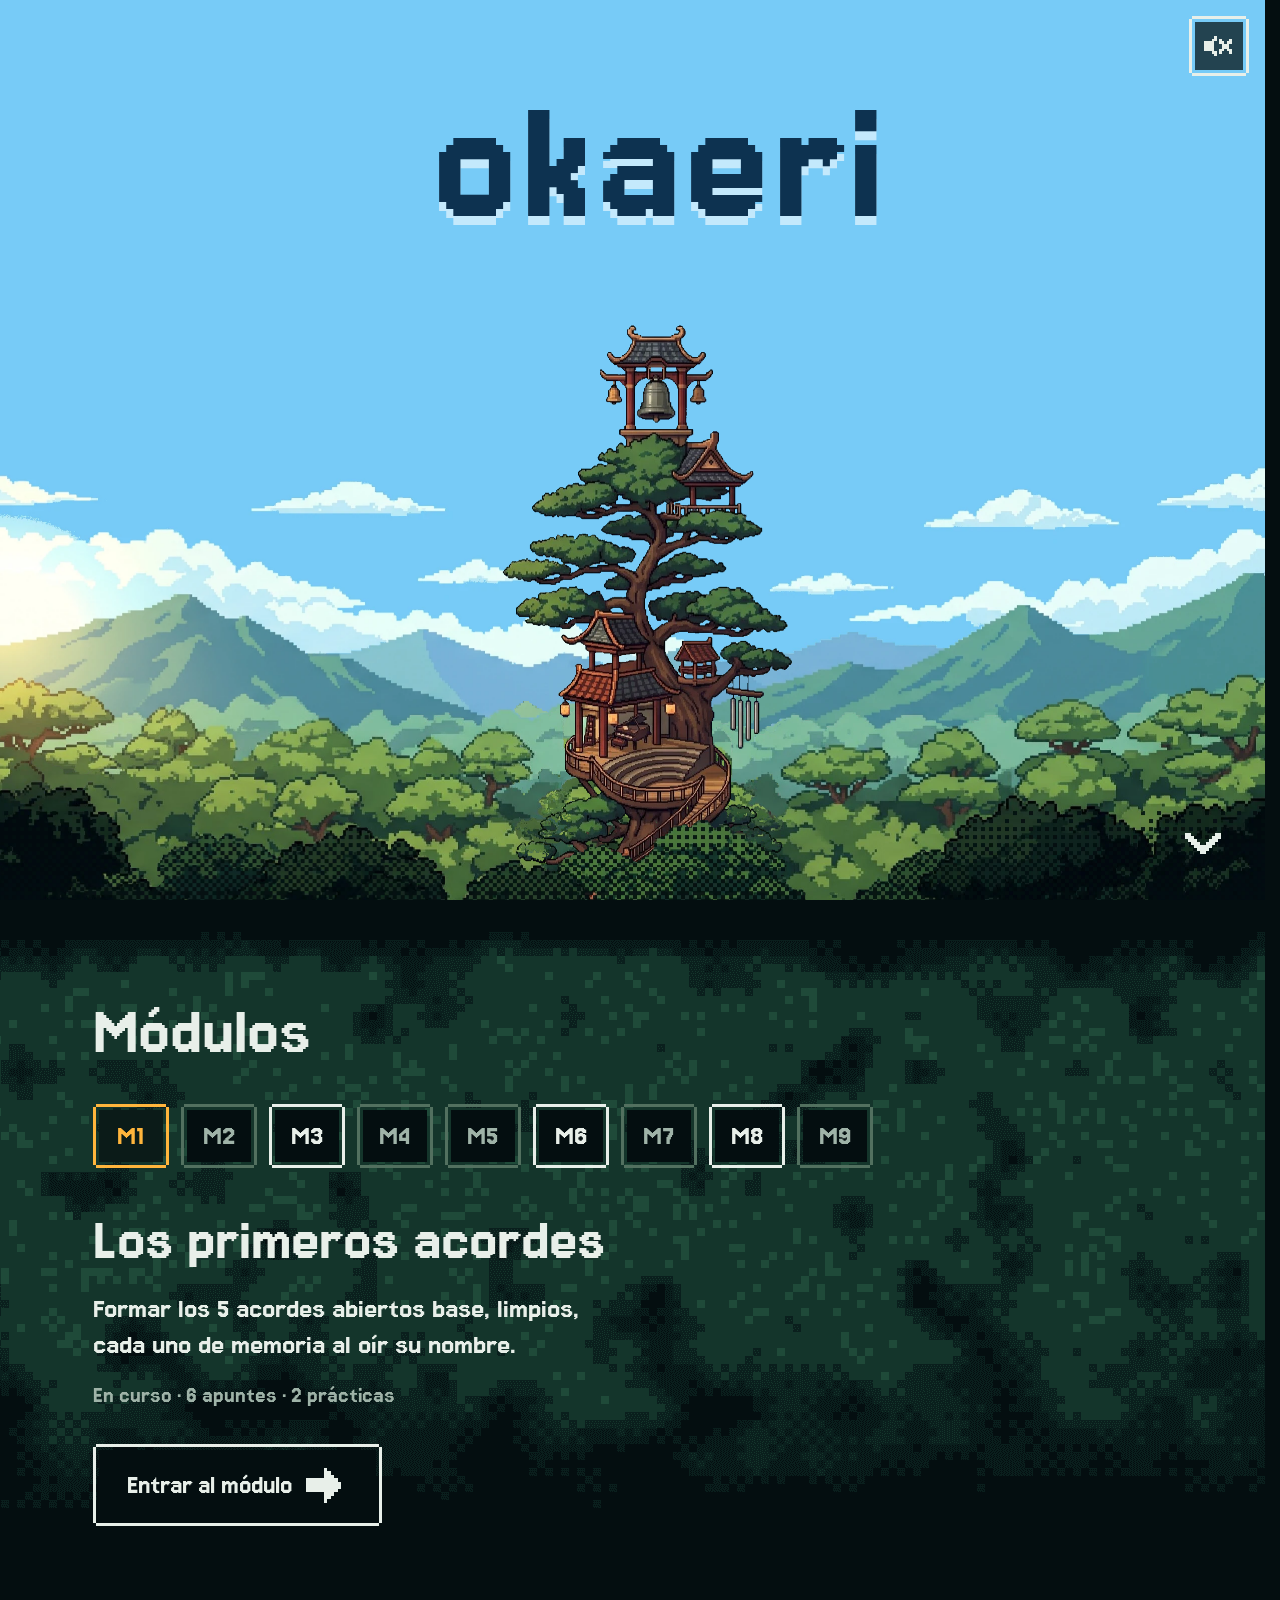
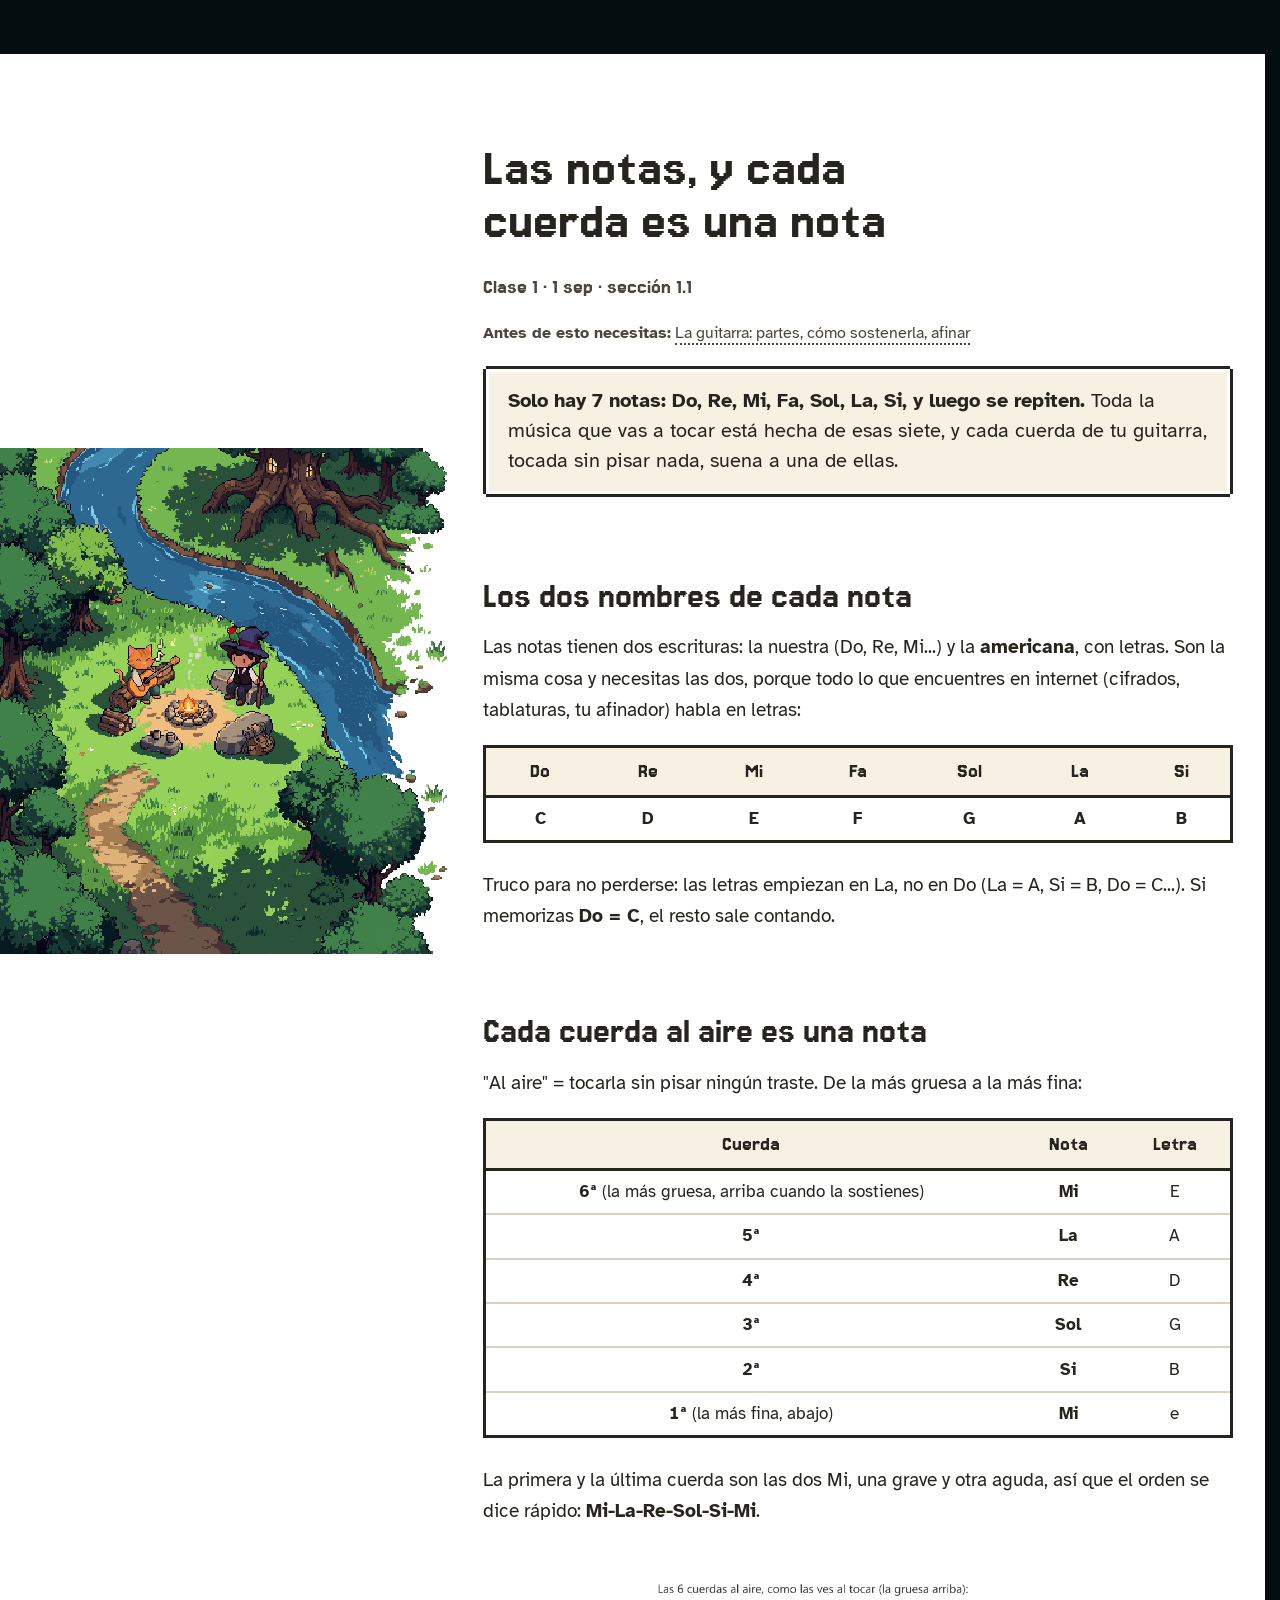
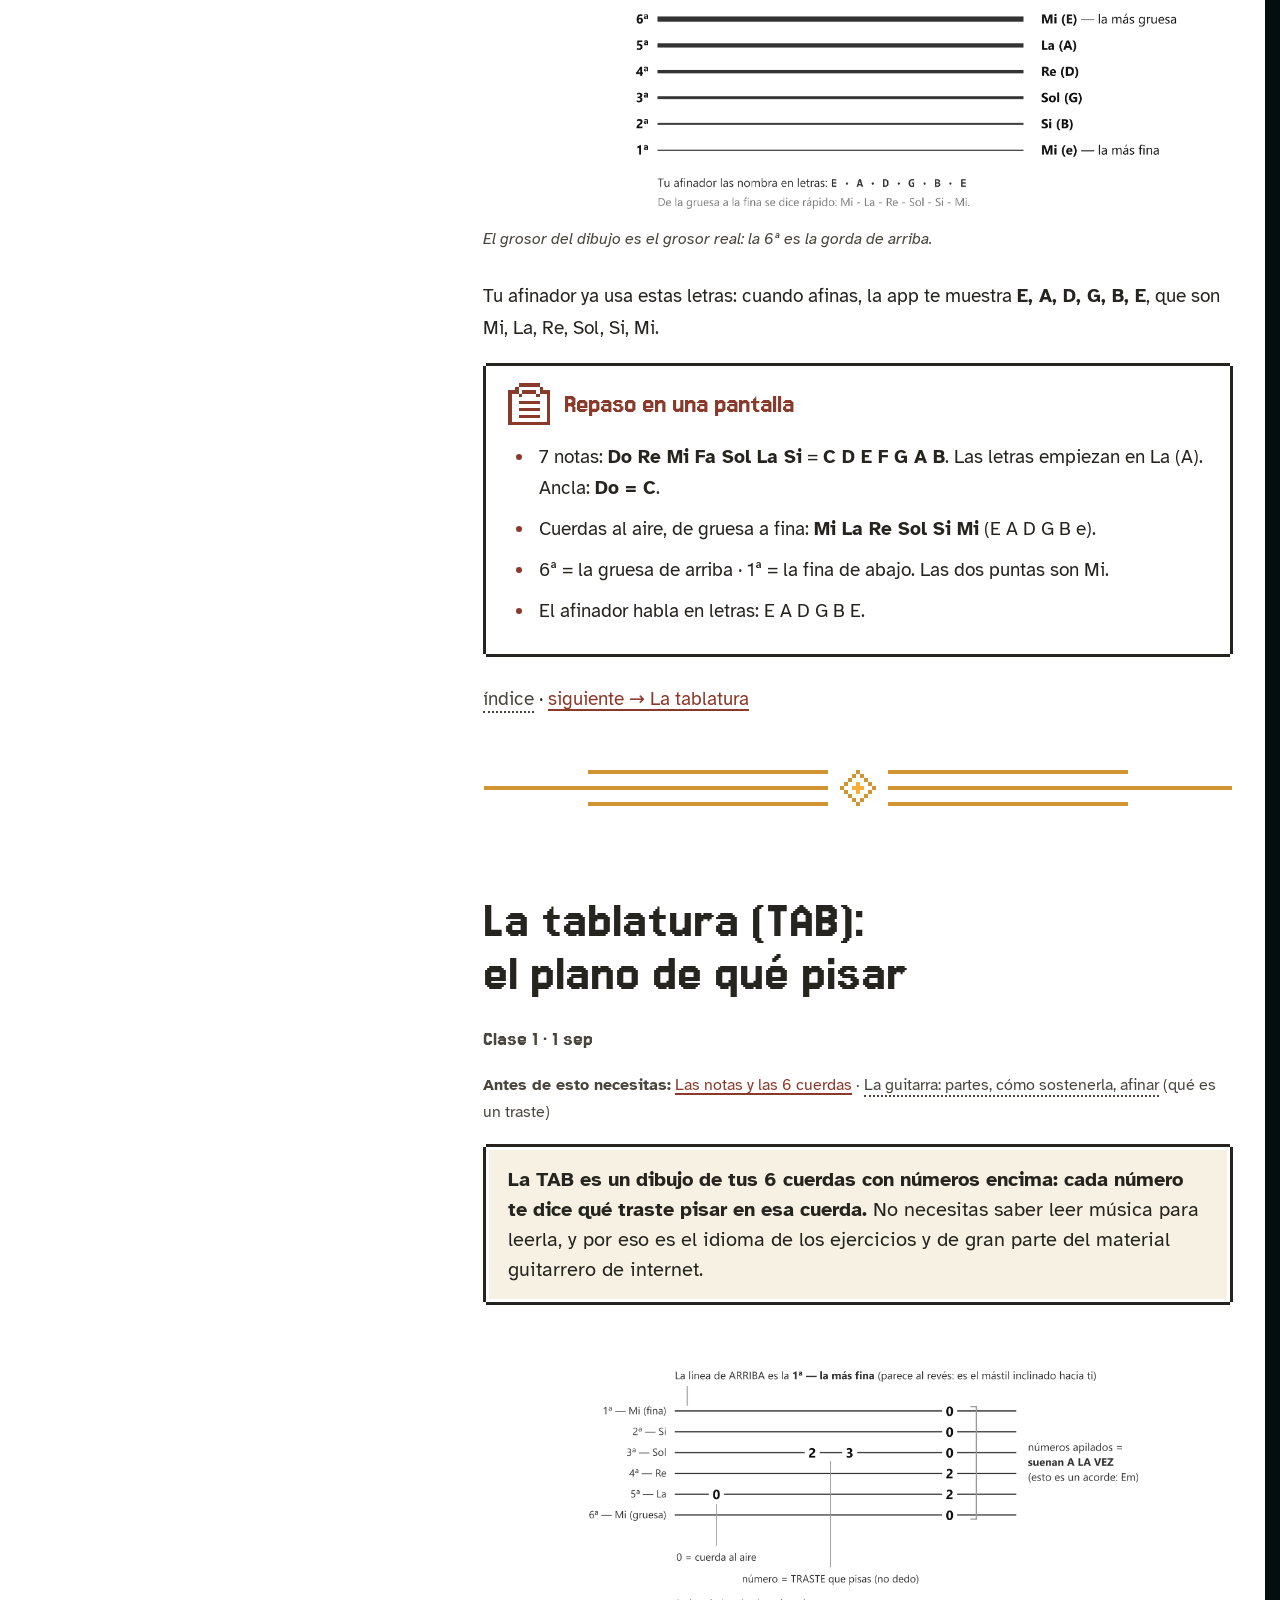
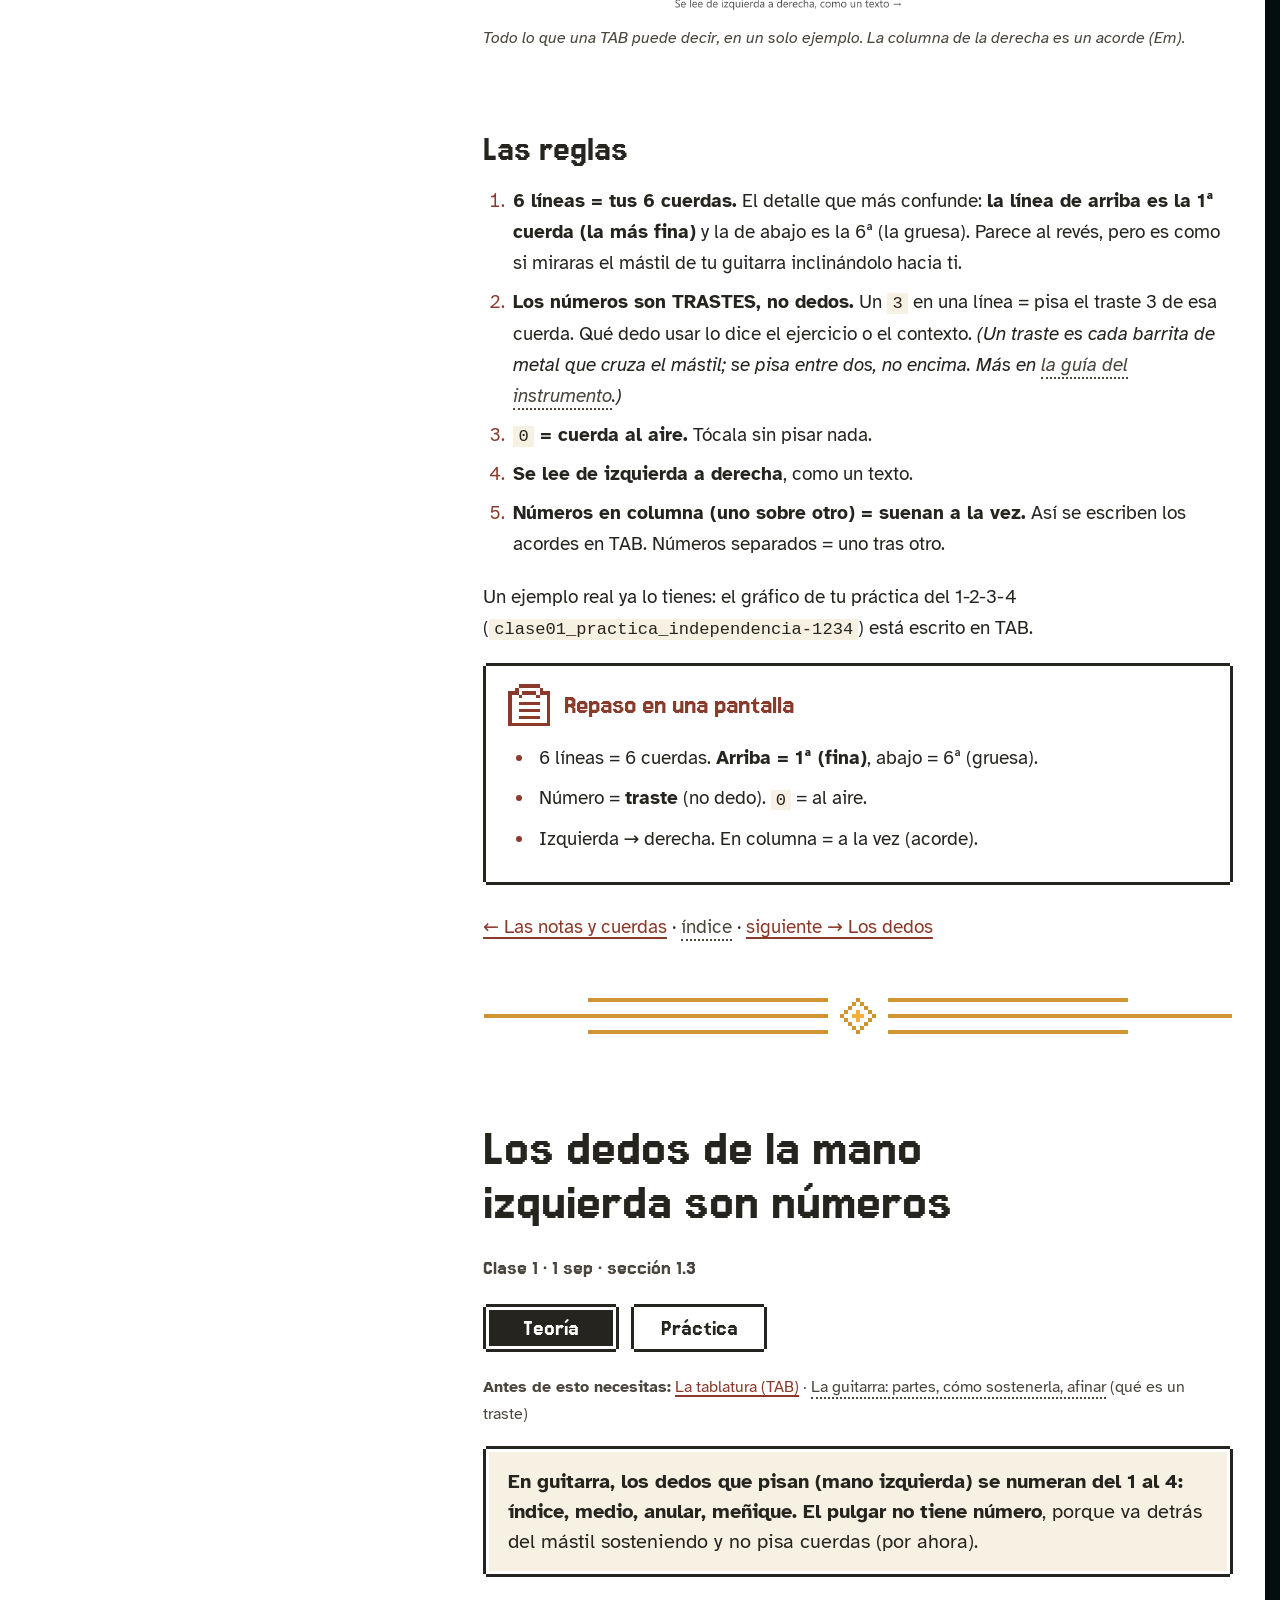
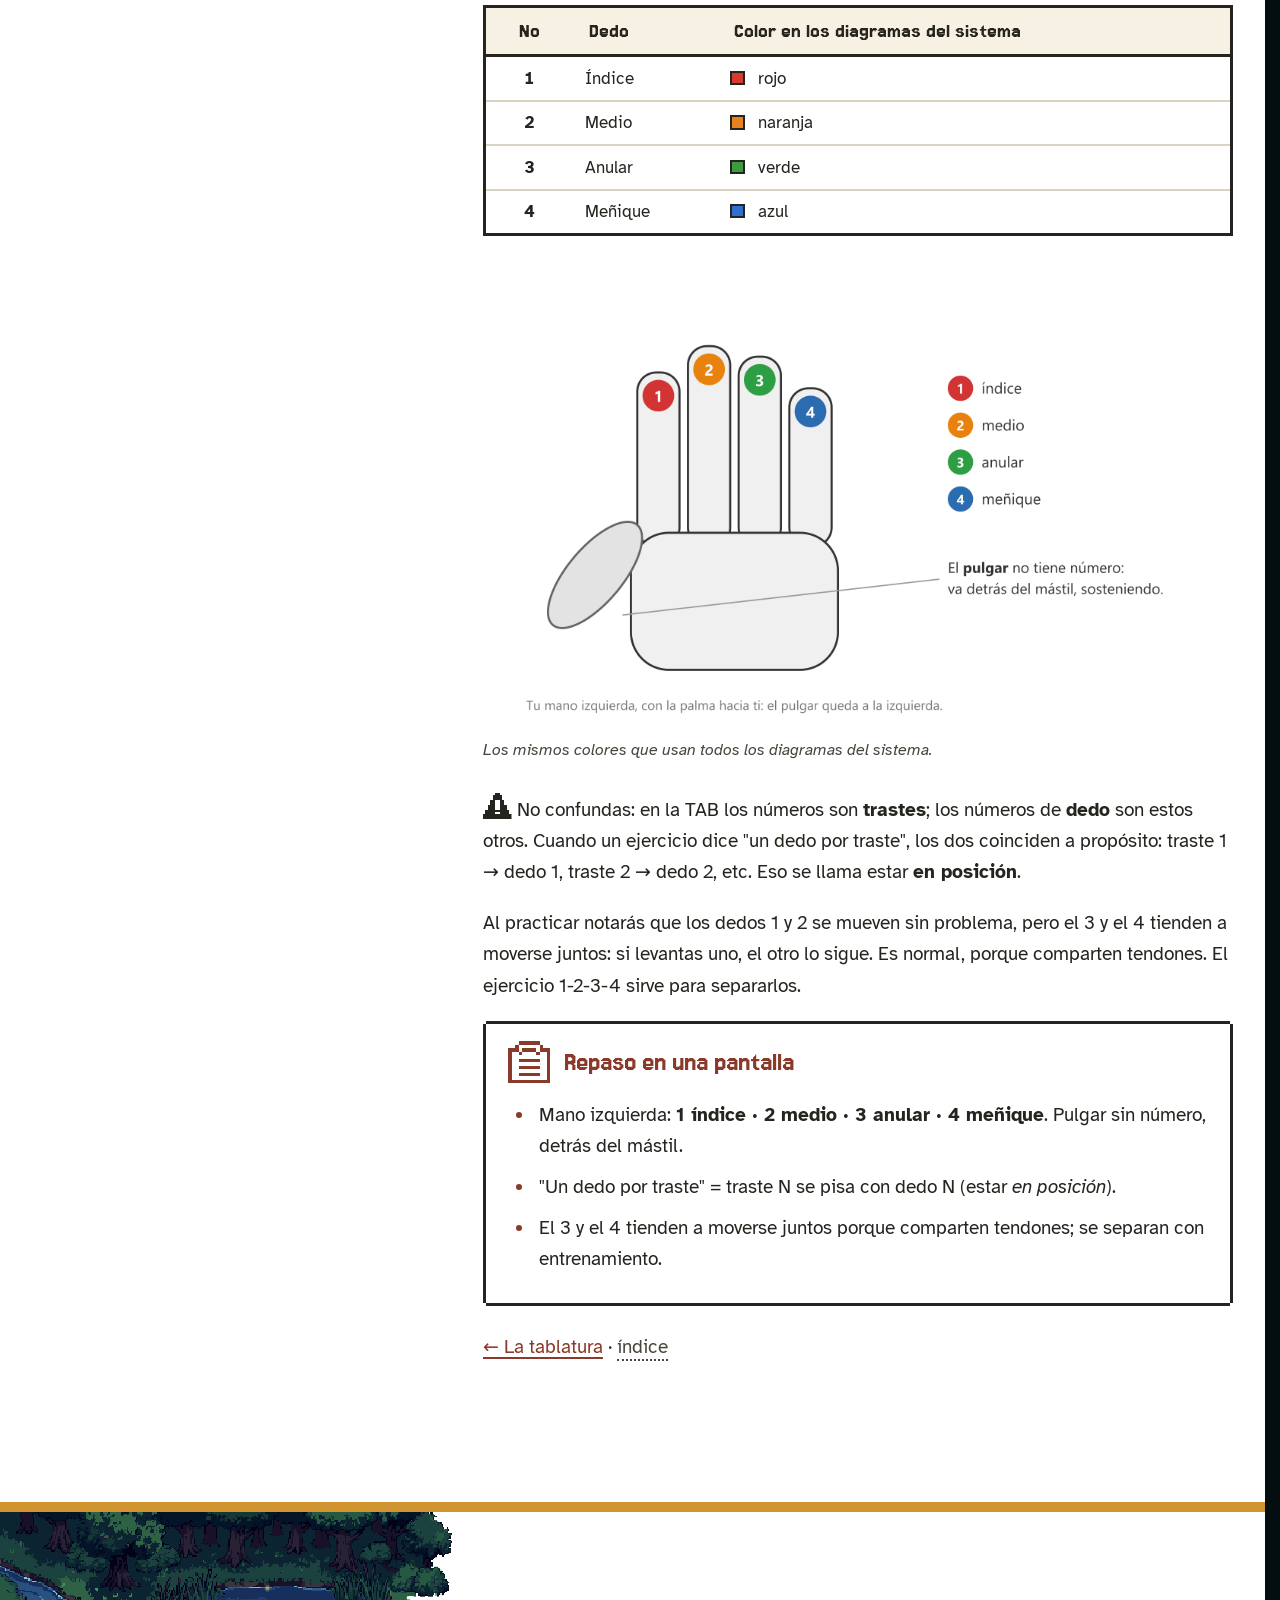
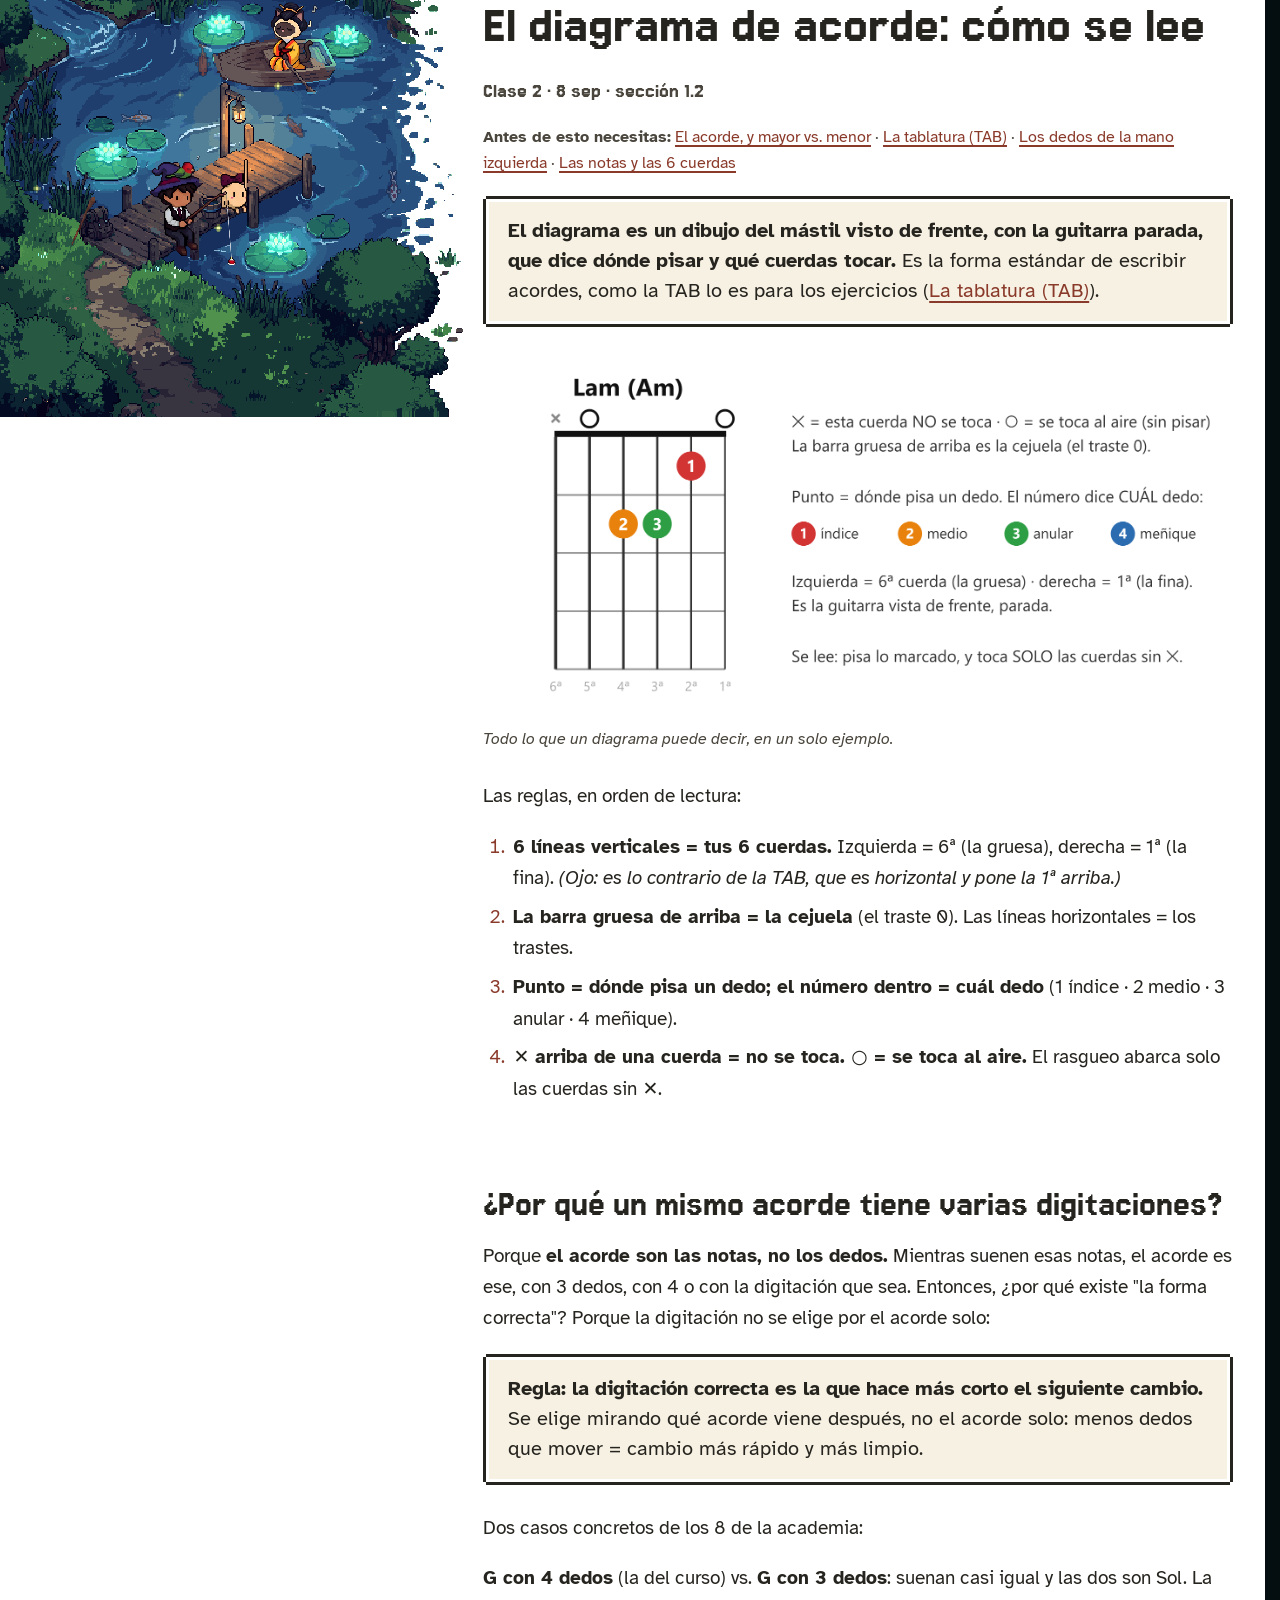
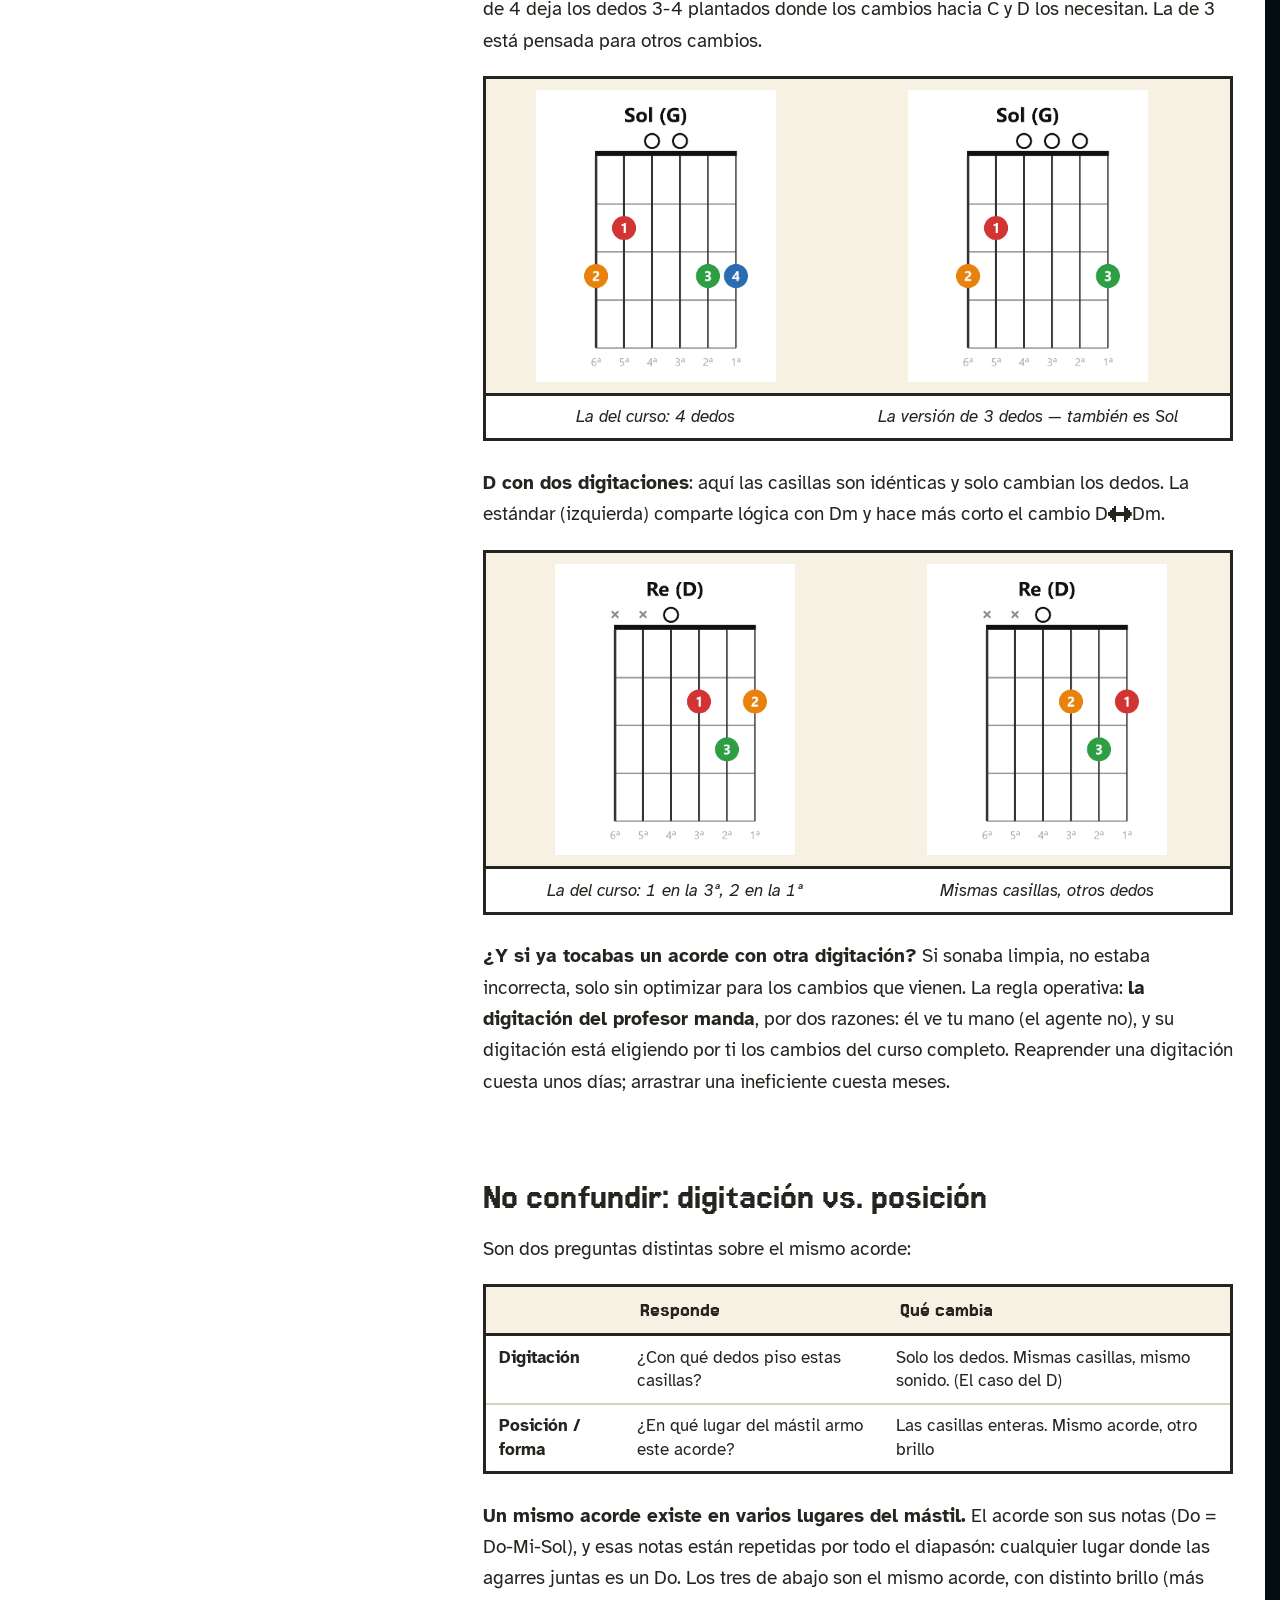
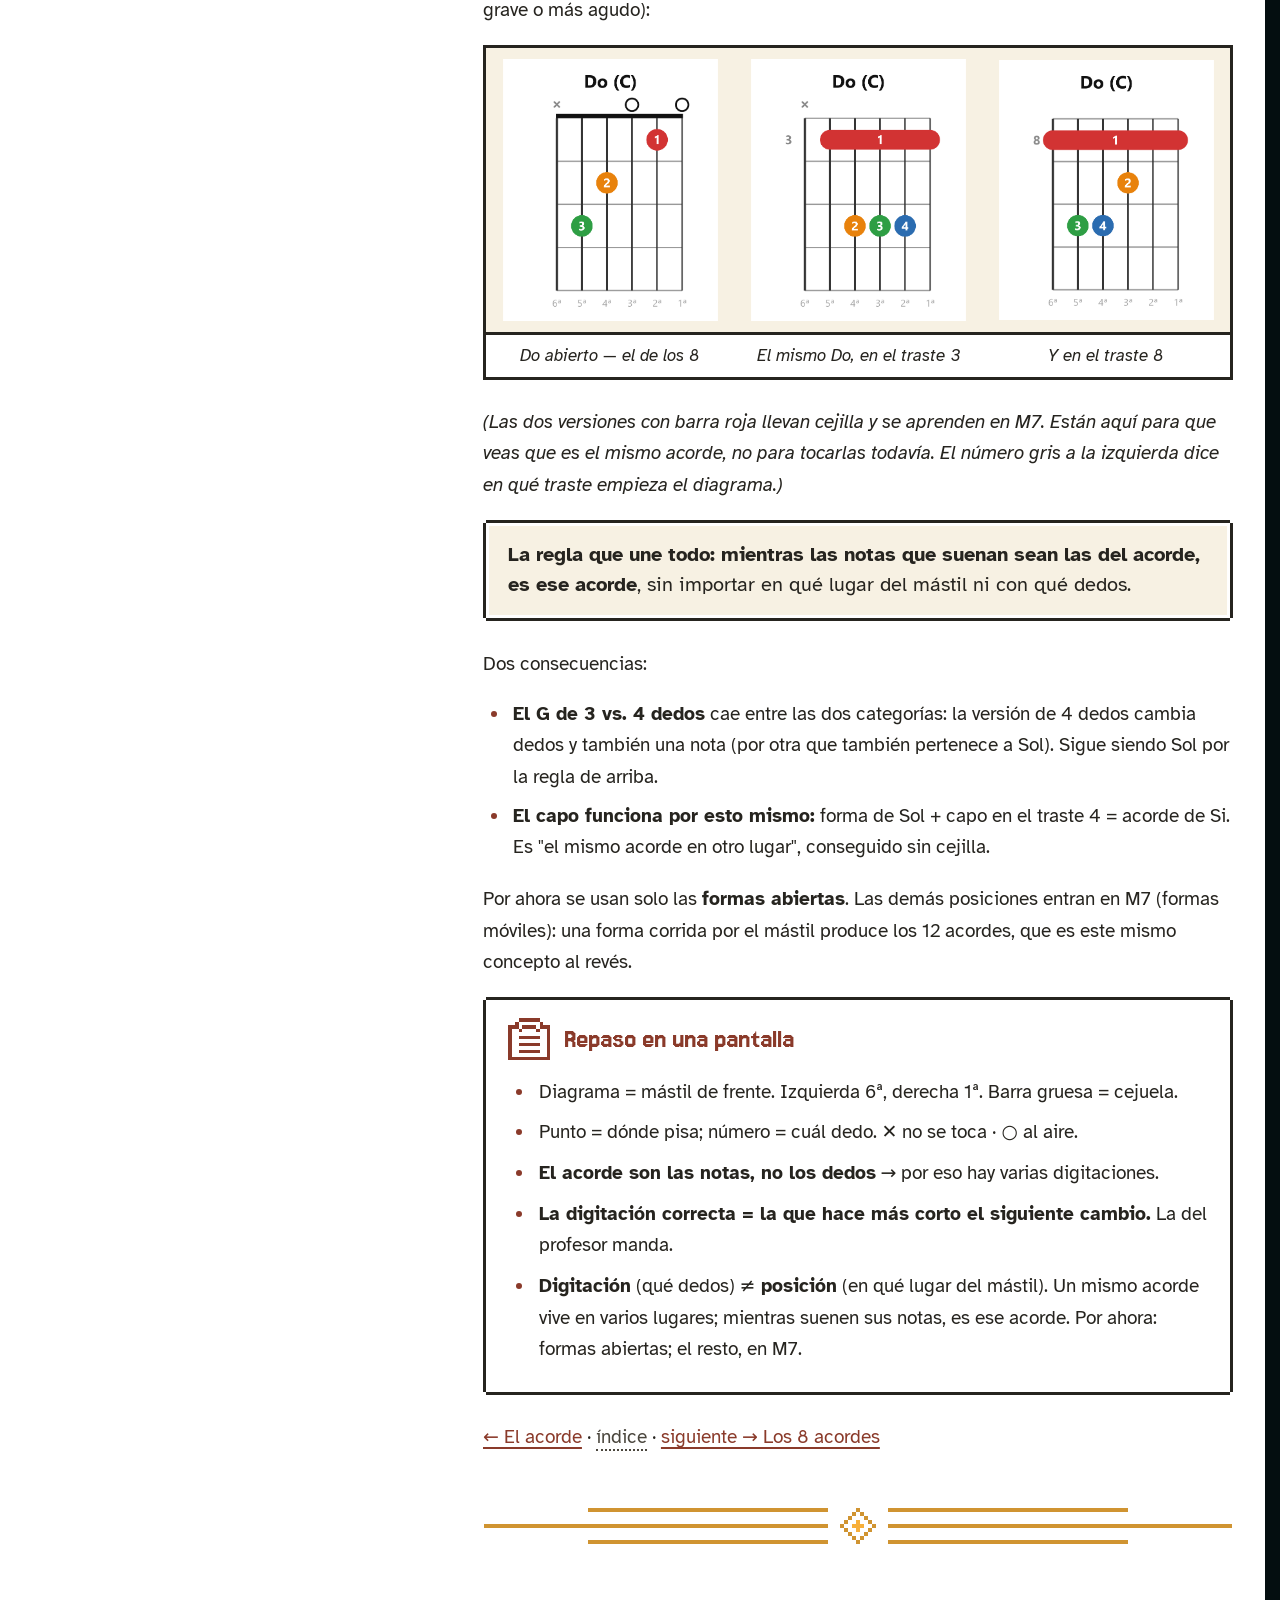
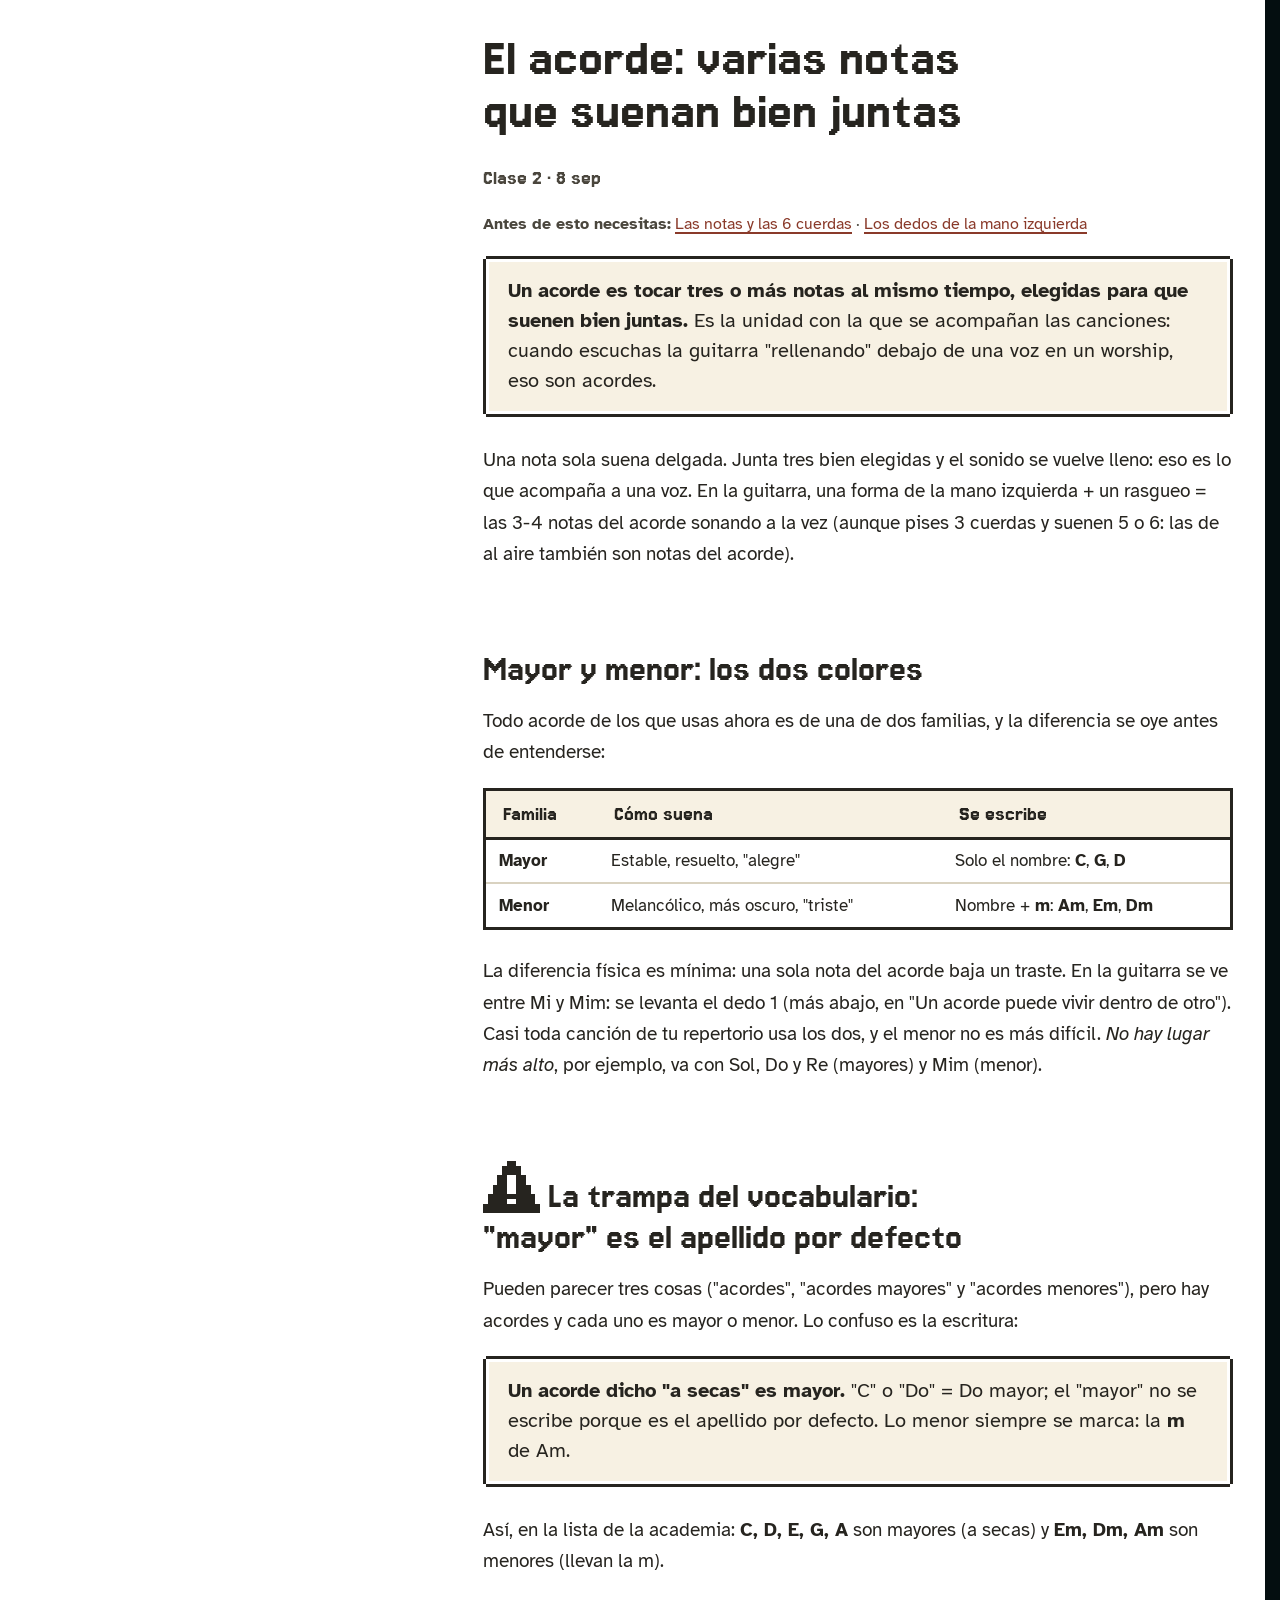
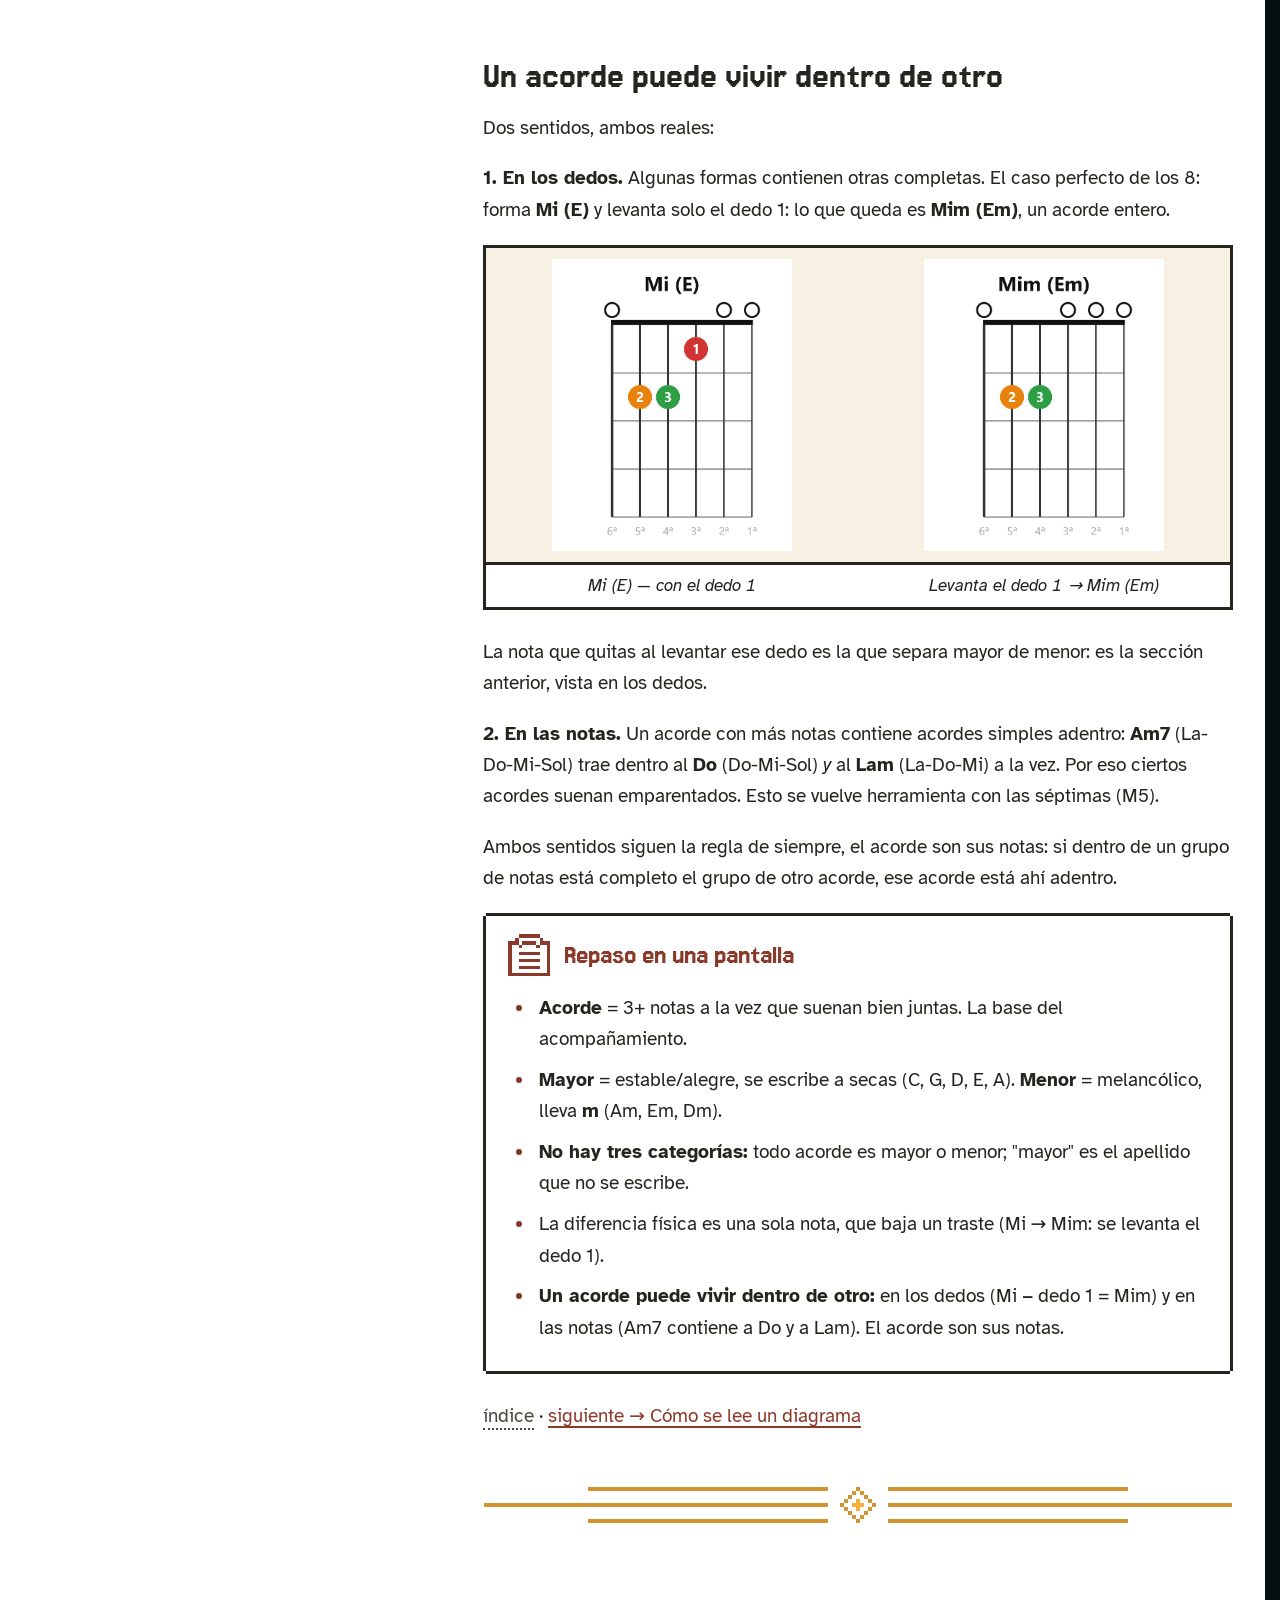
==== commit fdc4ca86: "feat: la web reemplaza a system.html - build.cjs lee todos los módulos por `modulo:` (M1, M3, M6, M8" ====
--- a/.impeccable/prototipo/index.html
+++ b/.impeccable/prototipo/index.html
@@ -6,7 +6,7 @@
 <meta name="theme-color" content="#040e10">
 <meta name="robots" content="noindex">
 <title>Okaeri</title>
-<!-- Prototipo (2026-11-09). Lo arma build.cjs; no se edita a mano. Fuentes: Jersey 15 (pixel) y Atkinson Hyperlegible (lectura), ambas OFL. -->
+<!-- Web de Okaeri. Lo arma build.cjs; no se edita a mano. Fuentes: Jersey 15 (pixel) y Atkinson Hyperlegible (lectura), ambas OFL. -->
 <style>
 @font-face{font-family:"Jersey 15";font-weight:400;font-style:normal;font-display:swap;src:url([data-uri]) format("woff2")}
 @font-face{font-family:"Atkinson Hyperlegible";font-weight:400;font-style:normal;font-display:swap;src:url([data-uri]) format("woff2")}
@@ -86,6 +86,8 @@
 
 /* ---------- cortes: escena fija a la izquierda, apuntes a la derecha ---------- */
 .modulo{container-type:inline-size}
+/* un módulo sin apuntes, o con una sola escena, esconde lo que no usa (los display de .corte y .cierre pisarían el atributo hidden) */
+.modulo[hidden],.modulo [hidden]{display:none!important}
 .corte{display:grid;grid-template-columns:var(--escena) minmax(0,1fr);background:var(--papel);color:var(--tinta)}
 /* la escena conserva la proporción del arte (368x399): su borde derecho está disuelto en blanco para fundirse con el apunte, así que no se recorta */
 .escena{position:sticky;top:0;height:100vh;height:100svh;overflow:hidden;display:grid;align-content:center;background:var(--papel)}
@@ -268,28 +270,57 @@
 <section class="franja" id="modulos" aria-labelledby="fr-t">
 <div class="fr-in">
 <h2 class="fr-t" id="fr-t">Módulos</h2>
-<ul class="fr-lista" role="list"><li><button type="button" class="mod act" data-mod="1" aria-pressed="true" aria-label="Módulo 1: Los primeros acordes, en curso"><span>M1</span></button></li><li><button type="button" class="mod fuera" data-mod="2" aria-pressed="false" aria-label="Módulo 2: El cambio de acorde, sin conectar"><span>M2</span></button></li><li><button type="button" class="mod fuera" data-mod="3" aria-pressed="false" aria-label="Módulo 3: Mano derecha: pulso y rasgueo, sin conectar"><span>M3</span></button></li><li><button type="button" class="mod fuera" data-mod="4" aria-pressed="false" aria-label="Módulo 4: Tu primera canción completa, sin conectar"><span>M4</span></button></li><li><button type="button" class="mod fuera" data-mod="5" aria-pressed="false" aria-label="Módulo 5: Ampliar el vocabulario, sin conectar"><span>M5</span></button></li><li><button type="button" class="mod fuera" data-mod="6" aria-pressed="false" aria-label="Módulo 6: Ritmo de verdad, sin conectar"><span>M6</span></button></li><li><button type="button" class="mod fuera" data-mod="7" aria-pressed="false" aria-label="Módulo 7: La cejilla, sin conectar"><span>M7</span></button></li><li><button type="button" class="mod fuera" data-mod="8" aria-pressed="false" aria-label="Módulo 8: Punteo y arpegio, sin conectar"><span>M8</span></button></li><li><button type="button" class="mod fuera" data-mod="9" aria-pressed="false" aria-label="Módulo 9: Tocar con otros (la banda), sin conectar"><span>M9</span></button></li></ul>
-<div class="fr-det" id="fr-det" aria-live="polite">
-<h3 class="fr-nombre">Los primeros acordes</h3>
-<p class="fr-res">Formar los 5 acordes abiertos base, limpios, cada uno de memoria al oír su nombre.</p>
-<p class="fr-meta">En curso · 6 apuntes · 2 prácticas</p>
-<a class="btn-px" href="#corte-fogata">Entrar al módulo <svg class="ico" viewBox="0 0 12 12" aria-hidden="true"><use href="#i-derecha"/></svg></a>
-</div>
+<ul class="fr-lista" role="list"><li><button type="button" class="mod act" data-mod="1" aria-pressed="true" aria-label="Módulo 1: Los primeros acordes, en curso"><span>M1</span></button></li><li><button type="button" class="mod fuera" data-mod="2" aria-pressed="false" aria-label="Módulo 2: El cambio de acorde, sin apuntes aún"><span>M2</span></button></li><li><button type="button" class="mod" data-mod="3" aria-pressed="false" aria-label="Módulo 3: Mano derecha: pulso y rasgueo, con apuntes"><span>M3</span></button></li><li><button type="button" class="mod fuera" data-mod="4" aria-pressed="false" aria-label="Módulo 4: Tu primera canción completa, sin apuntes aún"><span>M4</span></button></li><li><button type="button" class="mod fuera" data-mod="5" aria-pressed="false" aria-label="Módulo 5: Ampliar el vocabulario, sin apuntes aún"><span>M5</span></button></li><li><button type="button" class="mod" data-mod="6" aria-pressed="false" aria-label="Módulo 6: Ritmo de verdad, con apuntes"><span>M6</span></button></li><li><button type="button" class="mod fuera" data-mod="7" aria-pressed="false" aria-label="Módulo 7: La cejilla, sin apuntes aún"><span>M7</span></button></li><li><button type="button" class="mod" data-mod="8" aria-pressed="false" aria-label="Módulo 8: Punteo y arpegio, con apuntes"><span>M8</span></button></li><li><button type="button" class="mod fuera" data-mod="9" aria-pressed="false" aria-label="Módulo 9: Tocar con otros (la banda), sin apuntes aún"><span>M9</span></button></li></ul>
+<div class="fr-det" id="fr-det" aria-live="polite"></div>
 </div>
 </section>
 
-<div class="modulo" id="modulo">
+<div class="modulo" id="modulo" hidden>
 <section class="corte corte-fogata" id="corte-fogata" aria-label="Apuntes con la escena de la fogata">
 <div class="escena escena-fogata"><div class="lienzo"><canvas id="c-fogata" role="img" aria-label="Una fogata encendida en una loma junto a un río, con una mochila y dos tazas. Un gato naranja toca la guitarra sentado en un tronco; frente a él, un forastero con gorro de mago descansa en una piedra, con un perico que canta sobre el gorro. A lo lejos, un gran árbol con ventanas encendidas."></canvas><canvas id="pj-fogata" class="pj" aria-hidden="true"></canvas></div></div>
-<div class="apuntes">
-<article class="apunte" id="a-notas-y-cuerdas" data-k="notas-y-cuerdas" data-vista="teoria">
+<div class="apuntes"></div>
+</section>
+<div class="paso" aria-hidden="true"><i></i></div>
+<section class="corte corte-muelle" id="corte-muelle" aria-label="Apuntes con la escena del muelle">
+<div class="escena escena-muelle"><div class="lienzo"><canvas id="c-muelle" role="img" aria-label="Un muelle de madera de noche en un lago con nenúfares gigantes cuyas flores brillan, un farol encendido y luciérnagas. Un forastero con gorro de mago pesca sentado al borde del muelle, con un perico dormido sobre el gorro; a su lado, una nota musical con moño mece las patitas en el agua. En una barca, una gata siamesa en kimono canta bajito. Bajo el agua nadan despacio cuatro peces koi."></canvas><canvas id="pj-muelle" class="pj" aria-hidden="true"></canvas></div></div>
+<div class="apuntes"></div>
+</section>
+<section class="cierre" aria-label="Fin del módulo">
+<p class="cierre-t" id="cierre-t"></p>
+<a class="btn-px" id="siguiente" href="#modulos" hidden>Módulo siguiente <svg class="ico" viewBox="0 0 12 12" aria-hidden="true"><use href="#i-derecha"/></svg><span class="btn-sub" id="siguiente-sub"></span></a>
+</section>
+</div>
+</main>
+
+<button type="button" class="btn-drawer" id="abrir-drawer" aria-label="Abrir la ruta del módulo" aria-controls="drawer" aria-expanded="false"><svg class="ico" viewBox="0 0 12 12" aria-hidden="true"><use href="#i-lista"/></svg></button>
+<div class="velo" id="velo" hidden></div>
+<aside class="drawer" id="drawer" role="dialog" aria-modal="true" aria-labelledby="d-titulo" inert>
+<div class="d-cab"><h2 id="d-titulo"></h2><div class="d-acc"><button type="button" class="btn-sonido en-drawer" id="sonido-drawer" aria-pressed="false" aria-label="Activar el sonido" title="Activar el sonido"><svg class="ico" viewBox="0 0 12 12" aria-hidden="true"><use href="#i-sonido-off"/></svg></button><button type="button" class="btn-cerrar" id="cerrar-drawer" aria-label="Cerrar"><svg class="ico" viewBox="0 0 12 12" aria-hidden="true"><use href="#i-cerrar"/></svg></button></div></div>
+<p class="aviso-sonido d-aviso" id="aviso-sonido-d" role="status"></p>
+<label class="d-buscar"><span class="vh">Buscar en los apuntes</span><svg class="ico" viewBox="0 0 12 12" aria-hidden="true"><use href="#i-lupa"/></svg><input type="search" id="buscar" placeholder="Buscar en los apuntes" autocomplete="off" spellcheck="false"></label>
+<p class="d-vacio" id="d-vacio" role="status" hidden>Ningún apunte lo nombra.</p>
+<nav aria-label="Ruta de apuntes"><h3 class="d-h">Ruta del módulo</h3><ol class="d-ruta" id="d-ruta"></ol></nav>
+<nav aria-label="Otros módulos"><h3 class="d-h">Otros módulos</h3><ul class="d-otros"><li data-mod="1"><button type="button" class="d-mod" data-mod="1"><span class="d-n">M1</span><span class="d-t">Los primeros acordes</span></button></li><li data-mod="2"><button type="button" class="d-mod" data-mod="2" aria-disabled="true"><span class="d-n">M2</span><span class="d-t">El cambio de acorde</span></button></li><li data-mod="3"><button type="button" class="d-mod" data-mod="3"><span class="d-n">M3</span><span class="d-t">Mano derecha: pulso y rasgueo</span></button></li><li data-mod="4"><button type="button" class="d-mod" data-mod="4" aria-disabled="true"><span class="d-n">M4</span><span class="d-t">Tu primera canción completa</span></button></li><li data-mod="5"><button type="button" class="d-mod" data-mod="5" aria-disabled="true"><span class="d-n">M5</span><span class="d-t">Ampliar el vocabulario</span></button></li><li data-mod="6"><button type="button" class="d-mod" data-mod="6"><span class="d-n">M6</span><span class="d-t">Ritmo de verdad</span></button></li><li data-mod="7"><button type="button" class="d-mod" data-mod="7" aria-disabled="true"><span class="d-n">M7</span><span class="d-t">La cejilla</span></button></li><li data-mod="8"><button type="button" class="d-mod" data-mod="8"><span class="d-n">M8</span><span class="d-t">Punteo y arpegio</span></button></li><li data-mod="9"><button type="button" class="d-mod" data-mod="9" aria-disabled="true"><span class="d-n">M9</span><span class="d-t">Tocar con otros (la banda)</span></button></li></ul><p class="d-nota" id="d-nota" role="status"></p></nav>
+<nav aria-label="Clases en orden"><h3 class="d-h">Clases en orden</h3><ol class="d-clases">
+<li><a class="d-ap" href="#a-notas-y-cuerdas"><span class="d-n">1</span><span class="d-t">Notas y cuerdas · cifrado americano · TAB<small>1 sep</small></span></a></li>
+<li><a class="d-ap" href="#a-diagramas-de-acorde"><span class="d-n">2</span><span class="d-t">Acordes: diagramas · los 8 (C, D, E, G, A, Em, Am, Dm) · 4 progresiones con tiempos<small>8 sep</small></span></a></li>
+<li><a class="d-ap" href="#a-la-corchea"><span class="d-n">3</span><span class="d-t">Poco teórica, muy práctica · la corchea (½ tiempo) y la barra que une dos · lectura rítmica: el profe dibuja compases con las 4 figuras y se tocan a tiempo, con metrónomo<small>15 sep</small></span></a></li>
+<li><span class="d-ap d-quieto"><span class="d-n">4</span><span class="d-t">Más posiciones de la pentatónica de La menor: cajas en trastes 2-5 y 7-10 (además de la posición 1, trastes 5-8, de la clase 3)<small>22 sep</small></span></span></li>
+<li><span class="d-ap d-quieto"><span class="d-n">5</span><span class="d-t">Evaluación general de lo visto en clases anteriores (acordes, cambios, ritmo) — se llevó casi toda la clase · arpegio: dedos p-i-m-a, ejercicio dibujado en TAB, corrección del profesor: mantener los dedos pegados a la cuerda, no levantarlos de más<small>29 sep</small></span></span></li>
+<li><span class="d-ap d-quieto"><span class="d-n">6</span><span class="d-t">Sin clase registrada<small>6 oct</small></span></span></li>
+<li><span class="d-ap d-quieto"><span class="d-n">7</span><span class="d-t">Más ejercicios de arpegio, sin concepto teórico nuevo — toda la clase fue práctica<small>13 oct</small></span></span></li>
+<li><a class="d-ap" href="#a-arpegio"><span class="d-n">8</span><span class="d-t">Continuó el arpegio de la clase 7, ahora subiendo la velocidad con metrónomo; el profe pasó 5 fragmentos de arpegio distintos en TAB (imágenes en la raíz), todos practicados en clase<small>20 oct</small></span></a></li>
+</ol></nav>
+</aside>
+
+<template id="m1-fogata"><article class="apunte" id="a-notas-y-cuerdas" data-k="notas-y-cuerdas" data-vista="teoria">
 <header class="ap-cab">
 <h3 class="ap-titulo" tabindex="-1">Las notas, y cada cuerda es una nota</h3>
 <p class="ap-meta">Clase 1 · 1 sep · sección 1.1</p>
 
 </header>
 <div class="ap-cuerpo" data-panel="teoria">
-<p class="previo"><b>Antes de esto necesitas:</b> <span class="ref ref-fuera" title="Fuera del módulo: no está conectado en el prototipo">La guitarra: partes, cómo sostenerla, afinar</span></p>
+<p class="previo"><b>Antes de esto necesitas:</b> <span class="ref ref-fuera" title="Ese apunte no está en esta web">La guitarra: partes, cómo sostenerla, afinar</span></p>
 <blockquote class="clave"><p><b>Solo hay 7 notas: Do, Re, Mi, Fa, Sol, La, Si, y luego se repiten.</b> Toda la música que vas a tocar está hecha de esas siete, y cada cuerda de tu guitarra, tocada sin pisar nada, suena a una de ellas.</p></blockquote>
 <h4 class="t2">Los dos nombres de cada nota</h4>
 <p>Las notas tienen dos escrituras: la nuestra (Do, Re, Mi...) y la <b>americana</b>, con letras. Son la misma cosa y necesitas las dos, porque todo lo que encuentres en internet (cifrados, tablaturas, tu afinador) habla en letras:</p>
@@ -302,7 +333,7 @@
 <figure><img src="img/clase01-cuerdas-notas.png" alt="Las 6 cuerdas al aire con sus notas, de la gruesa (6ª, Mi) a la fina (1ª, Mi)." loading="lazy" decoding="async"><figcaption><i>El grosor del dibujo es el grosor real: la 6ª es la gorda de arriba.</i></figcaption></figure>
 <p>Tu afinador ya usa estas letras: cuando afinas, la app te muestra <b>E, A, D, G, B, E</b>, que son Mi, La, Re, Sol, Si, Mi.</p>
 <blockquote class="repaso"><p class="cab"><svg class="ico" viewBox="0 0 12 12" aria-hidden="true"><use href="#i-repaso"/></svg><span>Repaso en una pantalla</span></p><ul><li>7 notas: <b>Do Re Mi Fa Sol La Si</b> = <b>C D E F G A B</b>. Las letras empiezan en La (A). Ancla: <b>Do = C</b>.</li><li>Cuerdas al aire, de gruesa a fina: <b>Mi La Re Sol Si Mi</b> (E A D G B e).</li><li>6ª = la gruesa de arriba · 1ª = la fina de abajo. Las dos puntas son Mi.</li><li>El afinador habla en letras: E A D G B E.</li></ul></blockquote>
-<p><span class="ref ref-fuera" title="Fuera del módulo: no está conectado en el prototipo">índice</span> · <a class="ref" href="#a-tablatura">siguiente → La tablatura</a></p>
+<p><span class="ref ref-fuera" title="Ese apunte no está en esta web">índice</span> · <a class="ref" href="#a-tablatura">siguiente → La tablatura</a></p>
 </div>
 
 </article>
@@ -314,35 +345,35 @@
 
 </header>
 <div class="ap-cuerpo" data-panel="teoria">
-<p class="previo"><b>Antes de esto necesitas:</b> <a class="ref" href="#a-notas-y-cuerdas">Las notas y las 6 cuerdas</a> · <span class="ref ref-fuera" title="Fuera del módulo: no está conectado en el prototipo">La guitarra: partes, cómo sostenerla, afinar</span> (qué es un traste)</p>
+<p class="previo"><b>Antes de esto necesitas:</b> <a class="ref" href="#a-notas-y-cuerdas">Las notas y las 6 cuerdas</a> · <span class="ref ref-fuera" title="Ese apunte no está en esta web">La guitarra: partes, cómo sostenerla, afinar</span> (qué es un traste)</p>
 <blockquote class="clave"><p><b>La TAB es un dibujo de tus 6 cuerdas con números encima: cada número te dice qué traste pisar en esa cuerda.</b> No necesitas saber leer música para leerla, y por eso es el idioma de los ejercicios y de gran parte del material guitarrero de internet.</p></blockquote>
 <figure><img src="img/clase01-anatomia-tab.png" alt="Anatomía de la TAB: la 1ª arriba, números = trastes, 0 = al aire, columna apilada = acorde." loading="lazy" decoding="async"><figcaption><i>Todo lo que una TAB puede decir, en un solo ejemplo. La columna de la derecha es un acorde (Em).</i></figcaption></figure>
 <h4 class="t2">Las reglas</h4>
-<ol><li><b>6 líneas = tus 6 cuerdas.</b> El detalle que más confunde: <b>la línea de arriba es la 1ª cuerda (la más fina)</b> y la de abajo es la 6ª (la gruesa). Parece al revés, pero es como si miraras el mástil de tu guitarra inclinándolo hacia ti.</li><li><b>Los números son TRASTES, no dedos.</b> Un <code>3</code> en una línea = pisa el traste 3 de esa cuerda. Qué dedo usar lo dice el ejercicio o el contexto. <i>(Un traste es cada barrita de metal que cruza el mástil; se pisa entre dos, no encima. Más en <span class="ref ref-fuera" title="Fuera del módulo: no está conectado en el prototipo">la guía del instrumento</span>.)</i></li><li><b><code>0</code> = cuerda al aire.</b> Tócala sin pisar nada.</li><li><b>Se lee de izquierda a derecha</b>, como un texto.</li><li><b>Números en columna (uno sobre otro) = suenan a la vez.</b> Así se escriben los acordes en TAB. Números separados = uno tras otro.</li></ol>
+<ol><li><b>6 líneas = tus 6 cuerdas.</b> El detalle que más confunde: <b>la línea de arriba es la 1ª cuerda (la más fina)</b> y la de abajo es la 6ª (la gruesa). Parece al revés, pero es como si miraras el mástil de tu guitarra inclinándolo hacia ti.</li><li><b>Los números son TRASTES, no dedos.</b> Un <code>3</code> en una línea = pisa el traste 3 de esa cuerda. Qué dedo usar lo dice el ejercicio o el contexto. <i>(Un traste es cada barrita de metal que cruza el mástil; se pisa entre dos, no encima. Más en <span class="ref ref-fuera" title="Ese apunte no está en esta web">la guía del instrumento</span>.)</i></li><li><b><code>0</code> = cuerda al aire.</b> Tócala sin pisar nada.</li><li><b>Se lee de izquierda a derecha</b>, como un texto.</li><li><b>Números en columna (uno sobre otro) = suenan a la vez.</b> Así se escriben los acordes en TAB. Números separados = uno tras otro.</li></ol>
 <p>Un ejemplo real ya lo tienes: el gráfico de tu práctica del 1-2-3-4 (<code>clase01_practica_independencia-1234</code>) está escrito en TAB.</p>
 <blockquote class="repaso"><p class="cab"><svg class="ico" viewBox="0 0 12 12" aria-hidden="true"><use href="#i-repaso"/></svg><span>Repaso en una pantalla</span></p><ul><li>6 líneas = 6 cuerdas. <b>Arriba = 1ª (fina)</b>, abajo = 6ª (gruesa).</li><li>Número = <b>traste</b> (no dedo). <code>0</code> = al aire.</li><li>Izquierda → derecha. En columna = a la vez (acorde).</li></ul></blockquote>
-<p><a class="ref" href="#a-notas-y-cuerdas">← Las notas y cuerdas</a> · <span class="ref ref-fuera" title="Fuera del módulo: no está conectado en el prototipo">índice</span> · <a class="ref" href="#a-dedos">siguiente → Los dedos</a></p>
+<p><a class="ref" href="#a-notas-y-cuerdas">← Las notas y cuerdas</a> · <span class="ref ref-fuera" title="Ese apunte no está en esta web">índice</span> · <a class="ref" href="#a-dedos-mano-izquierda">siguiente → Los dedos</a></p>
 </div>
 
 </article>
 <div class="sep" aria-hidden="true"><div class="cuerdas cuerdas-izq"><i style="--l:70%"></i><i style="--l:100%"></i><i style="--l:70%"></i></div><svg class="roseta" viewBox="0 0 9 9" width="9" height="9" shape-rendering="crispEdges" aria-hidden="true" focusable="false"><path fill="#d09431" d="M4 0h1v1h-1zM3 1h1v1h-1zM5 1h1v1h-1zM2 2h1v1h-1zM6 2h1v1h-1zM1 3h1v1h-1zM7 3h1v1h-1zM0 4h1v1h-1zM8 4h1v1h-1zM1 5h1v1h-1zM7 5h1v1h-1zM2 6h1v1h-1zM6 6h1v1h-1zM3 7h1v1h-1zM5 7h1v1h-1zM4 8h1v1h-1z"/><path fill="#f7af3a" d="M4 3h1v1h-1zM3 4h3v1h-3zM4 5h1v1h-1z"/></svg><div class="cuerdas cuerdas-der"><i style="--l:70%"></i><i style="--l:100%"></i><i style="--l:70%"></i></div></div>
-<article class="apunte" id="a-dedos" data-k="dedos" data-vista="teoria">
+<article class="apunte" id="a-dedos-mano-izquierda" data-k="dedos-mano-izquierda" data-vista="teoria">
 <header class="ap-cab">
 <h3 class="ap-titulo" tabindex="-1">Los dedos de la mano izquierda son números</h3>
 <p class="ap-meta">Clase 1 · 1 sep · sección 1.3</p>
 <div class="vista" role="group" aria-label="Qué lees de este apunte"><button type="button" data-ver="teoria" aria-pressed="true">Teoría</button><button type="button" data-ver="practica" aria-pressed="false">Práctica</button></div>
 </header>
 <div class="ap-cuerpo" data-panel="teoria">
-<p class="previo"><b>Antes de esto necesitas:</b> <a class="ref" href="#a-tablatura">La tablatura (TAB)</a> · <span class="ref ref-fuera" title="Fuera del módulo: no está conectado en el prototipo">La guitarra: partes, cómo sostenerla, afinar</span> (qué es un traste)</p>
+<p class="previo"><b>Antes de esto necesitas:</b> <a class="ref" href="#a-tablatura">La tablatura (TAB)</a> · <span class="ref ref-fuera" title="Ese apunte no está en esta web">La guitarra: partes, cómo sostenerla, afinar</span> (qué es un traste)</p>
 <blockquote class="clave"><p><b>En guitarra, los dedos que pisan (mano izquierda) se numeran del 1 al 4: índice, medio, anular, meñique. El pulgar no tiene número</b>, porque va detrás del mástil sosteniendo y no pisa cuerdas (por ahora).</p></blockquote>
 <div class="tabla" tabindex="0" role="region" aria-label="Tabla"><table><thead><tr><th class="a-c">Nº</th><th>Dedo</th><th>Color en los diagramas del sistema</th></tr></thead><tbody><tr><td class="a-c"><b>1</b></td><td>Índice</td><td><span class="dedo d1" aria-hidden="true"></span> rojo</td></tr><tr><td class="a-c"><b>2</b></td><td>Medio</td><td><span class="dedo d2" aria-hidden="true"></span> naranja</td></tr><tr><td class="a-c"><b>3</b></td><td>Anular</td><td><span class="dedo d3" aria-hidden="true"></span> verde</td></tr><tr><td class="a-c"><b>4</b></td><td>Meñique</td><td><span class="dedo d4" aria-hidden="true"></span> azul</td></tr></tbody></table></div>
 <figure><img src="img/clase01-mano-izquierda.png" alt="La mano izquierda con la palma hacia ti: dedos 1 a 4 numerados y coloreados; el pulgar sin número." loading="lazy" decoding="async"><figcaption><i>Los mismos colores que usan todos los diagramas del sistema.</i></figcaption></figure>
 <p><svg class="ico" viewBox="0 0 12 12" aria-hidden="true"><use href="#i-aviso"/></svg> No confundas: en la TAB los números son <b>trastes</b>; los números de <b>dedo</b> son estos otros. Cuando un ejercicio dice &quot;un dedo por traste&quot;, los dos coinciden a propósito: traste 1 → dedo 1, traste 2 → dedo 2, etc. Eso se llama estar <b>en posición</b>.</p>
 <p>Al practicar notarás que los dedos 1 y 2 se mueven sin problema, pero el 3 y el 4 tienden a moverse juntos: si levantas uno, el otro lo sigue. Es normal, porque comparten tendones. El ejercicio 1-2-3-4 sirve para separarlos.</p>
 <blockquote class="repaso"><p class="cab"><svg class="ico" viewBox="0 0 12 12" aria-hidden="true"><use href="#i-repaso"/></svg><span>Repaso en una pantalla</span></p><ul><li>Mano izquierda: <b>1 índice · 2 medio · 3 anular · 4 meñique</b>. Pulgar sin número, detrás del mástil.</li><li>&quot;Un dedo por traste&quot; = traste N se pisa con dedo N (estar <i>en posición</i>).</li><li>El 3 y el 4 tienden a moverse juntos porque comparten tendones; se separan con entrenamiento.</li></ul></blockquote>
-<p><a class="ref" href="#a-tablatura">← La tablatura</a> · <span class="ref ref-fuera" title="Fuera del módulo: no está conectado en el prototipo">índice</span></p>
-</div>
-<div class="ap-cuerpo" data-panel="practica" id="p-dedos" hidden>
+<p><a class="ref" href="#a-tablatura">← La tablatura</a> · <span class="ref ref-fuera" title="Ese apunte no está en esta web">índice</span></p>
+</div>
+<div class="ap-cuerpo" data-panel="practica" id="p-dedos-mano-izquierda" hidden>
 <h4 class="ap-practica">Práctica: El 1-2-3-4 (la &quot;araña&quot;)</h4>
 <blockquote class="clave"><p><b>Con la guitarra en la mano, afinada.</b> Es la tarea del profesor de la clase 1. Sirve para separar los dedos que la mano tiende a mover juntos.</p></blockquote>
 <h4 class="t2"><svg class="ico" viewBox="0 0 12 12" aria-hidden="true"><use href="#i-meta"/></svg> Qué estás mejorando (en claro)</h4>
@@ -350,12 +381,12 @@
 <ol><li><b>Que cada dedo se mueva solo.</b> El anular y el meñique tienden a moverse juntos: si levantas uno, el otro lo sigue. Este ejercicio los separa. Lo notarás en unas semanas, cuando armes acordes y los dedos caigan cada uno en su sitio sin recolocarlos uno por uno.</li><li><b>Que cada nota salga limpia</b>, no apagada ni zumbando. Lo notarás dentro del mismo ejercicio: cada día habrá menos notas &quot;sucias&quot; por vuelta.</li></ol>
 <p>El criterio es el <b>sonido limpio</b>, no la velocidad, que llega sola después.</p>
 <h4 class="t2">Cómo se hace (referencia) — las 4 versiones</h4>
-<p>Cada imagen es una versión, escrita en <a class="ref" href="#a-tablatura">tablatura (TAB)</a>. El color del número dice qué <a class="ref" href="#a-dedos">dedo</a> pisa.</p>
+<p>Cada imagen es una versión, escrita en <a class="ref" href="#a-tablatura">tablatura (TAB)</a>. El color del número dice qué <a class="ref" href="#a-dedos-mano-izquierda">dedo</a> pisa.</p>
 <figure><img src="img/clase01-1234-v1.png" alt="V1, subiendo: TAB con 1-2-3-4 en la 6ª cuerda, luego en la 5ª, y así hasta la 1ª; cada número coloreado por su dedo." loading="lazy" decoding="async"></figure>
 <figure><img src="img/clase01-1234-v2.png" alt="V2, al revés: la misma TAB con 4-3-2-1 en cada cuerda, empezando por el meñique." loading="lazy" decoding="async"></figure>
 <figure><img src="img/clase01-1234-v3.png" alt="V3, dedos que se quedan: cuatro vistas de una cuerda; pisando 1, pisando 1 y 2, pisando 1, 2 y 3, y pisando los cuatro. El dedo nuevo, lleno; los que siguen pisando, huecos. Un ciclo va de la 6ª a la 1ª y de vuelta." loading="lazy" decoding="async"></figure>
 <figure><img src="img/clase01-1234-v4.png" alt="V4, moviéndose: solo en la 6ª cuerda, cuatro posiciones, trastes 1 a 4, 2 a 5, 3 a 6 y 4 a 7; el dedo 1 siempre en el primer traste del grupo. De la posición 1 a la 4 y de vuelta es una pasada." loading="lazy" decoding="async"></figure>
-<div class="tabla" tabindex="0" role="region" aria-label="Tabla"><table><thead><tr><th>Versión</th><th>Tempo</th></tr></thead><tbody><tr><td>V1</td><td>Lenta, sin metrónomo y con los dedos cerca de las cuerdas (ver Afinación 2); con <span class="ref ref-fuera" title="Fuera del módulo: no está conectado en el prototipo">metrónomo</span> a 60, una nota por clic</td></tr><tr><td>V2</td><td>Sin metrónomo</td></tr><tr><td>V3</td><td>Sin metrónomo</td></tr><tr><td>V4</td><td>Sin metrónomo</td></tr></tbody></table></div>
+<div class="tabla" tabindex="0" role="region" aria-label="Tabla"><table><thead><tr><th>Versión</th><th>Tempo</th></tr></thead><tbody><tr><td>V1</td><td>Lenta, sin metrónomo y con los dedos cerca de las cuerdas (ver Afinación 2); con <a class="ref" href="#a-ritmo-basico">metrónomo</a> a 60, una nota por clic</td></tr><tr><td>V2</td><td>Sin metrónomo</td></tr><tr><td>V3</td><td>Sin metrónomo</td></tr><tr><td>V4</td><td>Sin metrónomo</td></tr></tbody></table></div>
 <p>Además, la presión mínima (ver Afinación 1): en la 3ª cuerda, trastes 1-2-3 con los dedos 1-2-3, una vez cada nota.</p>
 <h4 class="t2">Cómo suena cuando está bien</h4>
 <ul><li>Cada nota <b>limpia y entera</b>, sin zumbido y sin sonar apagada.</li><li><b>Parejas</b>: la del dedo 4 suena igual de fuerte que la del dedo 1 (el meñique tiende a sonar más débil).</li><li>A un ritmo <b>constante</b>, aunque sea lento.</li></ul>
@@ -365,26 +396,20 @@
 <ol><li><b>Presión mínima.</b> Pisa una nota y afloja el dedo hasta que empiece a zumbar; después aprieta apenas lo justo para que vuelva a sonar limpia. Esa es la presión de trabajo. Apretar de más cansa la mano y hace más lentos los cambios.<figure><img src="img/clase01-presion-minima.png" alt="Presión mínima: una barra de fuerza en tres zonas; muy poca zumba, la justa suena limpia (en verde), de más cansa la mano." loading="lazy" decoding="async"></figure></li></ol>
 <ol><li><b>Dedos cerca.</b> Los dedos que no están pisando se quedan a 1-2 cm de las cuerdas, sin levantarse lejos. Menos distancia = llegan antes a su traste.</li></ol>
 <h4 class="t2">Hasta cuándo / cuándo ya está</h4>
-<p>Tarea de la clase 1. No se &quot;aprueba&quot;: queda como <b>calentamiento de la mano izquierda</b> (V1, V2 y la presión mínima) antes de cada sesión de guitarra. <b>Como ejercicio está lista</b> cuando la V3 sale limpia dos ciclos seguidos.</p>
+<p>Tarea de la clase 1. No se &quot;aprueba&quot;: se incorpora a tu práctica y puedes volver a ella cuando quieras calentar la mano izquierda. <b>Como ejercicio está lista</b> cuando la V3 sale limpia dos ciclos seguidos.</p>
 <p>El metrónomo va solo en la versión que ya suena limpia sin él (hoy, V1). Cuando V1 salga pareja con metrónomo, pasa a V2.</p>
 <h4 class="t2">Qué sigue</h4>
-<p>Los acordes de M1 (<a class="ref" href="#a-ocho-acordes">los 8 acordes</a>) y el cambio de acorde de M2: los dedos que ya se mueven solos son los que caen juntos al formar un acorde.</p>
-</div>
-</article>
-</div>
-</section>
-<div class="paso" aria-hidden="true"><i></i></div>
-<section class="corte corte-muelle" id="corte-muelle" aria-label="Apuntes con la escena del muelle">
-<div class="escena escena-muelle"><div class="lienzo"><canvas id="c-muelle" role="img" aria-label="Un muelle de madera de noche en un lago con nenúfares gigantes cuyas flores brillan, un farol encendido y luciérnagas. Un forastero con gorro de mago pesca sentado al borde del muelle, con un perico dormido sobre el gorro; a su lado, una nota musical con moño mece las patitas en el agua. En una barca, una gata siamesa en kimono canta bajito. Bajo el agua nadan despacio cuatro peces koi."></canvas><canvas id="pj-muelle" class="pj" aria-hidden="true"></canvas></div></div>
-<div class="apuntes">
-<article class="apunte" id="a-diagramas" data-k="diagramas" data-vista="teoria">
+<p>Los acordes de M1 (<a class="ref" href="#a-los-8-acordes">los 8 acordes</a>) y el cambio de acorde de M2: los dedos que ya se mueven solos son los que caen juntos al formar un acorde.</p>
+</div>
+</article></template>
+<template id="m1-muelle"><article class="apunte" id="a-diagramas-de-acorde" data-k="diagramas-de-acorde" data-vista="teoria">
 <header class="ap-cab">
 <h3 class="ap-titulo" tabindex="-1">El diagrama de acorde: cómo se lee</h3>
 <p class="ap-meta">Clase 2 · 8 sep · sección 1.2</p>
 
 </header>
 <div class="ap-cuerpo" data-panel="teoria">
-<p class="previo"><b>Antes de esto necesitas:</b> <a class="ref" href="#a-acorde">El acorde, y mayor vs. menor</a> · <a class="ref" href="#a-tablatura">La tablatura (TAB)</a> · <a class="ref" href="#a-dedos">Los dedos de la mano izquierda</a> · <a class="ref" href="#a-notas-y-cuerdas">Las notas y las 6 cuerdas</a></p>
+<p class="previo"><b>Antes de esto necesitas:</b> <a class="ref" href="#a-el-acorde">El acorde, y mayor vs. menor</a> · <a class="ref" href="#a-tablatura">La tablatura (TAB)</a> · <a class="ref" href="#a-dedos-mano-izquierda">Los dedos de la mano izquierda</a> · <a class="ref" href="#a-notas-y-cuerdas">Las notas y las 6 cuerdas</a></p>
 <blockquote class="clave"><p><b>El diagrama es un dibujo del mástil visto de frente, con la guitarra parada, que dice dónde pisar y qué cuerdas tocar.</b> Es la forma estándar de escribir acordes, como la TAB lo es para los ejercicios (<a class="ref" href="#a-tablatura">La tablatura (TAB)</a>).</p></blockquote>
 <figure><img src="img/clase02-anatomia-diagrama.png" alt="Anatomía del diagrama de acorde: X, O, cejuela, puntos con número de dedo, orden de cuerdas." loading="lazy" decoding="async"><figcaption><i>Todo lo que un diagrama puede decir, en un solo ejemplo.</i></figcaption></figure>
 <p>Las reglas, en orden de lectura:</p>
@@ -409,19 +434,19 @@
 <ul><li><b>El G de 3 vs. 4 dedos</b> cae entre las dos categorías: la versión de 4 dedos cambia dedos y también una nota (por otra que también pertenece a Sol). Sigue siendo Sol por la regla de arriba.</li><li><b>El capo funciona por esto mismo:</b> forma de Sol + capo en el traste 4 = acorde de Si. Es &quot;el mismo acorde en otro lugar&quot;, conseguido sin cejilla.</li></ul>
 <p>Por ahora se usan solo las <b>formas abiertas</b>. Las demás posiciones entran en M7 (formas móviles): una forma corrida por el mástil produce los 12 acordes, que es este mismo concepto al revés.</p>
 <blockquote class="repaso"><p class="cab"><svg class="ico" viewBox="0 0 12 12" aria-hidden="true"><use href="#i-repaso"/></svg><span>Repaso en una pantalla</span></p><ul><li>Diagrama = mástil de frente. Izquierda 6ª, derecha 1ª. Barra gruesa = cejuela.</li><li>Punto = dónde pisa; número = cuál dedo. ✕ no se toca · ○ al aire.</li><li><b>El acorde son las notas, no los dedos</b> → por eso hay varias digitaciones.</li><li><b>La digitación correcta = la que hace más corto el siguiente cambio.</b> La del profesor manda.</li><li><b>Digitación</b> (qué dedos) ≠ <b>posición</b> (en qué lugar del mástil). Un mismo acorde vive en varios lugares; mientras suenen sus notas, es ese acorde. Por ahora: formas abiertas; el resto, en M7.</li></ul></blockquote>
-<p><a class="ref" href="#a-acorde">← El acorde</a> · <span class="ref ref-fuera" title="Fuera del módulo: no está conectado en el prototipo">índice</span> · <a class="ref" href="#a-ocho-acordes">siguiente → Los 8 acordes</a></p>
+<p><a class="ref" href="#a-el-acorde">← El acorde</a> · <span class="ref ref-fuera" title="Ese apunte no está en esta web">índice</span> · <a class="ref" href="#a-los-8-acordes">siguiente → Los 8 acordes</a></p>
 </div>
 
 </article>
 <div class="sep" aria-hidden="true"><div class="cuerdas cuerdas-izq"><i style="--l:70%"></i><i style="--l:100%"></i><i style="--l:70%"></i></div><svg class="roseta" viewBox="0 0 9 9" width="9" height="9" shape-rendering="crispEdges" aria-hidden="true" focusable="false"><path fill="#d09431" d="M4 0h1v1h-1zM3 1h1v1h-1zM5 1h1v1h-1zM2 2h1v1h-1zM6 2h1v1h-1zM1 3h1v1h-1zM7 3h1v1h-1zM0 4h1v1h-1zM8 4h1v1h-1zM1 5h1v1h-1zM7 5h1v1h-1zM2 6h1v1h-1zM6 6h1v1h-1zM3 7h1v1h-1zM5 7h1v1h-1zM4 8h1v1h-1z"/><path fill="#f7af3a" d="M4 3h1v1h-1zM3 4h3v1h-3zM4 5h1v1h-1z"/></svg><div class="cuerdas cuerdas-der"><i style="--l:70%"></i><i style="--l:100%"></i><i style="--l:70%"></i></div></div>
-<article class="apunte" id="a-acorde" data-k="acorde" data-vista="teoria">
+<article class="apunte" id="a-el-acorde" data-k="el-acorde" data-vista="teoria">
 <header class="ap-cab">
 <h3 class="ap-titulo" tabindex="-1">El acorde: varias notas que suenan bien juntas</h3>
 <p class="ap-meta">Clase 2 · 8 sep</p>
 
 </header>
 <div class="ap-cuerpo" data-panel="teoria">
-<p class="previo"><b>Antes de esto necesitas:</b> <a class="ref" href="#a-notas-y-cuerdas">Las notas y las 6 cuerdas</a> · <a class="ref" href="#a-dedos">Los dedos de la mano izquierda</a></p>
+<p class="previo"><b>Antes de esto necesitas:</b> <a class="ref" href="#a-notas-y-cuerdas">Las notas y las 6 cuerdas</a> · <a class="ref" href="#a-dedos-mano-izquierda">Los dedos de la mano izquierda</a></p>
 <blockquote class="clave"><p><b>Un acorde es tocar tres o más notas al mismo tiempo, elegidas para que suenen bien juntas.</b> Es la unidad con la que se acompañan las canciones: cuando escuchas la guitarra &quot;rellenando&quot; debajo de una voz en un worship, eso son acordes.</p></blockquote>
 <p>Una nota sola suena delgada. Junta tres bien elegidas y el sonido se vuelve lleno: eso es lo que acompaña a una voz. En la guitarra, una forma de la mano izquierda + un rasgueo = las 3-4 notas del acorde sonando a la vez (aunque pises 3 cuerdas y suenen 5 o 6: las de al aire también son notas del acorde).</p>
 <h4 class="t2">Mayor y menor: los dos colores</h4>
@@ -440,19 +465,19 @@
 <p><b>2. En las notas.</b> Un acorde con más notas contiene acordes simples adentro: <b>Am7</b> (La-Do-Mi-Sol) trae dentro al <b>Do</b> (Do-Mi-Sol) <i>y</i> al <b>Lam</b> (La-Do-Mi) a la vez. Por eso ciertos acordes suenan emparentados. Esto se vuelve herramienta con las séptimas (M5).</p>
 <p>Ambos sentidos siguen la regla de siempre, el acorde son sus notas: si dentro de un grupo de notas está completo el grupo de otro acorde, ese acorde está ahí adentro.</p>
 <blockquote class="repaso"><p class="cab"><svg class="ico" viewBox="0 0 12 12" aria-hidden="true"><use href="#i-repaso"/></svg><span>Repaso en una pantalla</span></p><ul><li><b>Acorde</b> = 3+ notas a la vez que suenan bien juntas. La base del acompañamiento.</li><li><b>Mayor</b> = estable/alegre, se escribe a secas (C, G, D, E, A). <b>Menor</b> = melancólico, lleva <b>m</b> (Am, Em, Dm).</li><li><b>No hay tres categorías:</b> todo acorde es mayor o menor; &quot;mayor&quot; es el apellido que no se escribe.</li><li>La diferencia física es una sola nota, que baja un traste (Mi → Mim: se levanta el dedo 1).</li><li><b>Un acorde puede vivir dentro de otro:</b> en los dedos (Mi − dedo 1 = Mim) y en las notas (Am7 contiene a Do y a Lam). El acorde son sus notas.</li></ul></blockquote>
-<p><span class="ref ref-fuera" title="Fuera del módulo: no está conectado en el prototipo">índice</span> · <a class="ref" href="#a-diagramas">siguiente → Cómo se lee un diagrama</a></p>
+<p><span class="ref ref-fuera" title="Ese apunte no está en esta web">índice</span> · <a class="ref" href="#a-diagramas-de-acorde">siguiente → Cómo se lee un diagrama</a></p>
 </div>
 
 </article>
 <div class="sep" aria-hidden="true"><div class="cuerdas cuerdas-izq"><i style="--l:70%"></i><i style="--l:100%"></i><i style="--l:70%"></i></div><svg class="roseta" viewBox="0 0 9 9" width="9" height="9" shape-rendering="crispEdges" aria-hidden="true" focusable="false"><path fill="#d09431" d="M4 0h1v1h-1zM3 1h1v1h-1zM5 1h1v1h-1zM2 2h1v1h-1zM6 2h1v1h-1zM1 3h1v1h-1zM7 3h1v1h-1zM0 4h1v1h-1zM8 4h1v1h-1zM1 5h1v1h-1zM7 5h1v1h-1zM2 6h1v1h-1zM6 6h1v1h-1zM3 7h1v1h-1zM5 7h1v1h-1zM4 8h1v1h-1z"/><path fill="#f7af3a" d="M4 3h1v1h-1zM3 4h3v1h-3zM4 5h1v1h-1z"/></svg><div class="cuerdas cuerdas-der"><i style="--l:70%"></i><i style="--l:100%"></i><i style="--l:70%"></i></div></div>
-<article class="apunte" id="a-ocho-acordes" data-k="ocho-acordes" data-vista="teoria">
+<article class="apunte" id="a-los-8-acordes" data-k="los-8-acordes" data-vista="teoria">
 <header class="ap-cab">
 <h3 class="ap-titulo" tabindex="-1">Los 8 acordes abiertos del arranque</h3>
 <p class="ap-meta">Clase 2 · 8 sep · sección 1.4</p>
 <div class="vista" role="group" aria-label="Qué lees de este apunte"><button type="button" data-ver="teoria" aria-pressed="true">Teoría</button><button type="button" data-ver="practica" aria-pressed="false">Práctica</button></div>
 </header>
 <div class="ap-cuerpo" data-panel="teoria">
-<p class="previo"><b>Antes de esto necesitas:</b> <a class="ref" href="#a-diagramas">El diagrama de acorde</a> · <a class="ref" href="#a-acorde">El acorde, y mayor vs. menor</a> · <a class="ref" href="#a-dedos">Los dedos de la mano izquierda</a></p>
+<p class="previo"><b>Antes de esto necesitas:</b> <a class="ref" href="#a-diagramas-de-acorde">El diagrama de acorde</a> · <a class="ref" href="#a-el-acorde">El acorde, y mayor vs. menor</a> · <a class="ref" href="#a-dedos-mano-izquierda">Los dedos de la mano izquierda</a></p>
 <blockquote class="clave"><p><b>Estas son las formas. Se estudian y se verifican aquí, nunca mirándolas mientras practicas.</b> El objetivo es producirlas de memoria al oír su nombre; para eso está el drill de Anki (<code>sistema/herramientas/anki-acordes/</code>), donde estos mismos diagramas son el reverso de verificación.</p>
 <p><svg class="ico" viewBox="0 0 12 12" aria-hidden="true"><use href="#i-impresora"/></svg> <b>Versión imprimible:</b> los 8 en una sola hoja A4 apaisada → <code>../img/hoja-8-acordes.png</code> (imprimir con &quot;ajustar a página&quot;). Misma regla: se mira para verificar, no mientras se toca.</p></blockquote>
 <h4 class="t2">Mayores</h4>
@@ -466,16 +491,16 @@
 <h4 class="t2">Notas de forma (lo que suele costar de cada uno)</h4>
 <ul><li><b>C (Do):</b> el estirón del dedo 3 hasta la 5ª cuerda. Es el que más práctica pide de los 8.</li><li><b>G (Sol):</b> cuatro dedos, pero cómodos: el 3 y el 4 caen juntos en las agudas.</li><li><b>D (Re) y Dm (Rem):</b> solo se rasguean <b>4 cuerdas</b> (las dos gruesas llevan ✕), así que el rasgueo se vuelve más corto y preciso.</li><li><b>E (Mi) y Em (Mim):</b> suenan las 6 cuerdas. Los más llenos y los más fáciles.</li><li><b>A (La):</b> tres dedos apretados en el mismo traste. Si no caben, prueba acomodarlos en diagonal.</li><li><b>Am (Lam):</b> la forma de E corrida una cuerda hacia abajo.</li></ul>
 <blockquote class="repaso"><p class="cab"><svg class="ico" viewBox="0 0 12 12" aria-hidden="true"><use href="#i-repaso"/></svg><span>Repaso en una pantalla</span></p><ul><li><b>5 mayores:</b> C · D · E · G · A; <b>3 menores:</b> Em · Am · Dm.</li><li>El cambio rápido = <b>mover menos dedos</b>, no moverlos más rápido. Anclas: Am<svg class="ico ico-flecha" viewBox="0 0 12 12" aria-hidden="true"><use href="#i-ambos"/></svg>C (queda 1-2) · Em<svg class="ico ico-flecha" viewBox="0 0 12 12" aria-hidden="true"><use href="#i-ambos"/></svg>E (queda 2-3) · Am<svg class="ico ico-flecha" viewBox="0 0 12 12" aria-hidden="true"><use href="#i-ambos"/></svg>E (forma en bloque) · D<svg class="ico ico-flecha" viewBox="0 0 12 12" aria-hidden="true"><use href="#i-ambos"/></svg>Dm (queda el 3).</li><li>Las formas se estudian aquí y en Anki; <b>se producen de memoria</b> en la práctica.</li></ul></blockquote>
-<p><a class="ref" href="#a-diagramas">← El diagrama</a> · <span class="ref ref-fuera" title="Fuera del módulo: no está conectado en el prototipo">índice</span> · su práctica: <span class="ref ref-fuera" title="Fuera del módulo: no está conectado en el prototipo">Las 4 progresiones</span></p>
-</div>
-<div class="ap-cuerpo" data-panel="practica" id="p-ocho-acordes" hidden>
+<p><a class="ref" href="#a-diagramas-de-acorde">← El diagrama</a> · <span class="ref ref-fuera" title="Ese apunte no está en esta web">índice</span> · su práctica: <a class="ref" href="#p-los-8-acordes">Las 4 progresiones</a></p>
+</div>
+<div class="ap-cuerpo" data-panel="practica" id="p-los-8-acordes" hidden>
 <h4 class="ap-practica">Práctica: Las 4 progresiones (el cambio de acorde)</h4>
 <blockquote class="clave"><p><b>Con la guitarra afinada.</b> Es la tarea de la clase 2. Una <b>progresión</b> es una secuencia de acordes que se repite en bucle. Las canciones están hechas de progresiones, así que estas cuatro entrenan los mismos cambios que vas a usar en tu repertorio.</p></blockquote>
 <h4 class="t2"><svg class="ico" viewBox="0 0 12 12" aria-hidden="true"><use href="#i-meta"/></svg> Qué estás mejorando (en claro)</h4>
 <p><b>La velocidad y la limpieza del cambio de acorde.</b> Lo que se entrena es el paso de un acorde al siguiente, que es donde un principiante se atasca y la canción pierde el pulso. En concreto: mover la menor cantidad de dedos (las anclas), no despegar toda la mano y que los dedos del acorde caigan todos a la vez.</p>
 <p><b>Lo vas a notar</b> cuando el cambio deje de abrir un hueco en tu conteo. Hoy, entre acorde y acorde, hay un silencio mientras buscas la forma; en unas semanas el siguiente acorde cae en su tiempo sin que el conteo se detenga.</p>
 <h4 class="t2">Cómo se hace (referencia)</h4>
-<p>Cada imagen es una progresión, de V1 a V4, con sus dos modos de rasgueo (rasguear es tocar varias cuerdas a la vez, barriéndolas con la mano derecha); las formas de los acordes están en <a class="ref" href="#a-ocho-acordes">los 8 acordes</a>. Cada una va en bucle. En el modo A tocas sin metrónomo, lento y contando en voz alta; en el modo B, con metrónomo desde 60 (las velocidades, en Afinación 3).</p>
+<p>Cada imagen es una progresión, de V1 a V4, con sus dos modos de rasgueo (rasguear es tocar varias cuerdas a la vez, barriéndolas con la mano derecha); las formas de los acordes están en <a class="ref" href="#a-los-8-acordes">los 8 acordes</a>. Cada una va en bucle. En el modo A tocas sin metrónomo, lento y contando en voz alta; en el modo B, con metrónomo desde 60 (las velocidades, en Afinación 3).</p>
 <figure><img src="img/clase02-progresion-v1.png" alt="V1, progresión 1: cuatro cajas de 4/4; Lam (Am), Do (C), Mim (Em) y una caja partida con Sol (G) en los tiempos 1-2 y Re (D) en los 3-4; una flecha vuelve al primer acorde. Arriba, los modos A y B." loading="lazy" decoding="async"></figure>
 <figure><img src="img/clase02-progresion-v2.png" alt="V2, progresión 2: Lam (Am), Rem (Dm), Sol (G) y una caja partida con Do (C) en los tiempos 1-2 y Mi (E) en los 3-4; una flecha vuelve al primer acorde. Arriba, los modos A y B." loading="lazy" decoding="async"></figure>
 <figure><img src="img/clase02-progresion-v3.png" alt="V3, progresión 3: Do (C), Rem (Dm), Lam (Am) y una caja partida con Mim (Em) en los tiempos 1-2 y Sol (G) en los 3-4; una flecha vuelve al primer acorde. Arriba, los modos A y B." loading="lazy" decoding="async"></figure>
@@ -486,7 +511,7 @@
 <h4 class="t2">Si sale mal — los 3 típicos</h4>
 <div class="tabla" tabindex="0" role="region" aria-label="Tabla"><table><thead><tr><th>Pasa esto</th><th>Casi siempre es</th><th>Arréglalo así</th></tr></thead><tbody><tr><td><b>Hueco largo en un cambio</b></td><td>Ese par de acordes todavía no sale solo</td><td>Aísla solo ese par y haz 5 cambios fantasma seguidos (Afinación 1). Repetir la vuelta entera practica otra vez lo que ya sale</td></tr><tr><td><b>Levantas toda la mano al cambiar</b></td><td>No buscaste el ancla</td><td>Antes de tocar, di en voz alta qué dedos se quedan en ese cambio (Afinación 2) y no los despegues</td></tr><tr><td><b>El acorde cae sucio, dedo por dedo</b></td><td>Estás armando la forma en el aire</td><td>Piensa la forma completa antes de saltar y baja los dedos todos a la vez</td></tr></tbody></table></div>
 <h4 class="t2">Afinación del instructor</h4>
-<ol><li><b>Cambio fantasma.</b> Haz el cambio de acorde sin rasguear: formas el primer acorde, levantas los dedos apenas, sin despegar la mano del mástil, y bajas el segundo con todos los dedos a la vez; luego vuelves al primero. Ida y vuelta es 1 salto. Así entrenas solo la mano izquierda, que es donde está el hueco.</li><li><b>Busca el ancla.</b> Antes de tocar una progresión, mira en cada cambio qué dedo se queda quieto (la tabla de anclas está en <a class="ref" href="#a-ocho-acordes">los 8 acordes</a>). Ese dedo no se despega.</li><li><b>Velocidades.</b> Cada progresión avanza por su cuenta: sin metrónomo, luego 60, 70 y 80 BPM. Pasa a la siguiente velocidad cuando da 2 vueltas seguidas limpias en la actual, sin frenar en ningún cambio. Nunca se salta una; la tabla de «Hasta cuándo» lleva la cuenta.</li></ol>
+<ol><li><b>Cambio fantasma.</b> Haz el cambio de acorde sin rasguear: formas el primer acorde, levantas los dedos apenas, sin despegar la mano del mástil, y bajas el segundo con todos los dedos a la vez; luego vuelves al primero. Ida y vuelta es 1 salto. Así entrenas solo la mano izquierda, que es donde está el hueco.</li><li><b>Busca el ancla.</b> Antes de tocar una progresión, mira en cada cambio qué dedo se queda quieto (la tabla de anclas está en <a class="ref" href="#a-los-8-acordes">los 8 acordes</a>). Ese dedo no se despega.</li><li><b>Velocidades.</b> Cada progresión avanza por su cuenta: sin metrónomo, luego 60, 70 y 80 BPM. Pasa a la siguiente velocidad cuando da 2 vueltas seguidas limpias en la actual, sin frenar en ningún cambio. Nunca se salta una; la tabla de «Hasta cuándo» lleva la cuenta.</li></ol>
 <h4 class="t2">Hasta cuándo / cuándo ya está</h4>
 <p>Fue la tarea de la clase 2, hasta la clase 3 (martes 15-sep). Ahora sigue como práctica del cambio de acorde (M2). <b>Una progresión está lista</b> cuando da 2 vueltas limpias a 80 BPM en modo B.</p>
 <p>Marca dónde va cada una (Afinación 3):</p>
@@ -494,65 +519,255 @@
 <h4 class="t2">Qué sigue</h4>
 <p>M2 del temario, el cambio de acorde: dedos ancla (2.2) y cambiar sin mirar la mano (2.3). Y la tarea que deje la clase 3.</p>
 </div>
-</article>
-</div>
-</section>
-<section class="cierre" aria-label="Fin del módulo">
-<p class="cierre-t">Fin de Los primeros acordes</p>
-<a class="btn-px" href="#modulos" data-siguiente="2">Módulo siguiente <svg class="ico" viewBox="0 0 12 12" aria-hidden="true"><use href="#i-derecha"/></svg><span class="btn-sub">M2 · El cambio de acorde</span></a>
-</section>
-</div>
-</main>
-
-<button type="button" class="btn-drawer" id="abrir-drawer" aria-label="Abrir la ruta del módulo" aria-controls="drawer" aria-expanded="false"><svg class="ico" viewBox="0 0 12 12" aria-hidden="true"><use href="#i-lista"/></svg></button>
-<div class="velo" id="velo" hidden></div>
-<aside class="drawer" id="drawer" role="dialog" aria-modal="true" aria-labelledby="d-titulo" inert>
-<div class="d-cab"><h2 id="d-titulo">M1 · Los primeros acordes</h2><div class="d-acc"><button type="button" class="btn-sonido en-drawer" id="sonido-drawer" aria-pressed="false" aria-label="Activar el sonido" title="Activar el sonido"><svg class="ico" viewBox="0 0 12 12" aria-hidden="true"><use href="#i-sonido-off"/></svg></button><button type="button" class="btn-cerrar" id="cerrar-drawer" aria-label="Cerrar"><svg class="ico" viewBox="0 0 12 12" aria-hidden="true"><use href="#i-cerrar"/></svg></button></div></div>
-<p class="aviso-sonido d-aviso" id="aviso-sonido-d" role="status"></p>
-<label class="d-buscar"><span class="vh">Buscar en los apuntes</span><svg class="ico" viewBox="0 0 12 12" aria-hidden="true"><use href="#i-lupa"/></svg><input type="search" id="buscar" placeholder="Buscar en los apuntes" autocomplete="off" spellcheck="false"></label>
-<p class="d-vacio" id="d-vacio" role="status" hidden>Ningún apunte lo nombra.</p>
-<nav aria-label="Ruta de apuntes"><h3 class="d-h">Ruta del módulo</h3><ol class="d-ruta" id="d-ruta">
-<li data-t="las notas, y cada cuerda es una nota antes de esto necesitas: la guitarra: partes, como sostenerla, afinar solo hay 7 notas: do, re, mi, fa, sol, la, si, y luego se repiten. toda la musica que vas a tocar esta hecha de esas siete, y cada cuerda de tu guitarra, tocada sin pisar nada, suena a una de ellas. los dos nombres de cada nota las notas tienen dos escrituras: la nuestra (do, re, mi...) y la americana , con letras. son la misma cosa y necesitas las dos, porque todo lo que encuentres en internet (cifrados, tablaturas, tu afinador) habla en letras: do re mi fa sol la si c d e f g a b truco para no perderse: las letras empiezan en la, no en do (la = a, si = b, do = c...). si memorizas do = c , el resto sale contando. cada cuerda al aire es una nota al aire = tocarla sin pisar ningun traste. de la mas gruesa a la mas fina: cuerda nota letra 6ª (la mas gruesa, arriba cuando la sostienes) mi e 5ª la a 4ª re d 3ª sol g 2ª si b 1ª (la mas fina, abajo) mi e la primera y la ultima cuerda son las dos mi, una grave y otra aguda, asi que el orden se dice rapido: mi-la-re-sol-si-mi . el grosor del dibujo es el grosor real: la 6ª es la gorda de arriba. tu afinador ya usa estas letras: cuando afinas, la app te muestra e, a, d, g, b, e , que son mi, la, re, sol, si, mi. repaso en una pantalla 7 notas: do re mi fa sol la si = c d e f g a b . las letras empiezan en la (a). ancla: do = c . cuerdas al aire, de gruesa a fina: mi la re sol si mi (e a d g b e). 6ª = la gruesa de arriba · 1ª = la fina de abajo. las dos puntas son mi. el afinador habla en letras: e a d g b e. indice · siguiente → la tablatura ">
+</article></template>
+<template id="m1-ruta"><li data-t="las notas, y cada cuerda es una nota antes de esto necesitas: la guitarra: partes, como sostenerla, afinar solo hay 7 notas: do, re, mi, fa, sol, la, si, y luego se repiten. toda la musica que vas a tocar esta hecha de esas siete, y cada cuerda de tu guitarra, tocada sin pisar nada, suena a una de ellas. los dos nombres de cada nota las notas tienen dos escrituras: la nuestra (do, re, mi...) y la americana , con letras. son la misma cosa y necesitas las dos, porque todo lo que encuentres en internet (cifrados, tablaturas, tu afinador) habla en letras: do re mi fa sol la si c d e f g a b truco para no perderse: las letras empiezan en la, no en do (la = a, si = b, do = c...). si memorizas do = c , el resto sale contando. cada cuerda al aire es una nota al aire = tocarla sin pisar ningun traste. de la mas gruesa a la mas fina: cuerda nota letra 6ª (la mas gruesa, arriba cuando la sostienes) mi e 5ª la a 4ª re d 3ª sol g 2ª si b 1ª (la mas fina, abajo) mi e la primera y la ultima cuerda son las dos mi, una grave y otra aguda, asi que el orden se dice rapido: mi-la-re-sol-si-mi . el grosor del dibujo es el grosor real: la 6ª es la gorda de arriba. tu afinador ya usa estas letras: cuando afinas, la app te muestra e, a, d, g, b, e , que son mi, la, re, sol, si, mi. repaso en una pantalla 7 notas: do re mi fa sol la si = c d e f g a b . las letras empiezan en la (a). ancla: do = c . cuerdas al aire, de gruesa a fina: mi la re sol si mi (e a d g b e). 6ª = la gruesa de arriba · 1ª = la fina de abajo. las dos puntas son mi. el afinador habla en letras: e a d g b e. indice · siguiente → la tablatura">
 <a class="d-ap" href="#a-notas-y-cuerdas" data-k="notas-y-cuerdas"><span class="d-n">1</span><span class="d-t">Las notas, y cada cuerda es una nota</span></a>
 
 </li>
-<li data-t="la tablatura (tab): el plano de que pisar antes de esto necesitas: las notas y las 6 cuerdas · la guitarra: partes, como sostenerla, afinar (que es un traste) la tab es un dibujo de tus 6 cuerdas con numeros encima: cada numero te dice que traste pisar en esa cuerda. no necesitas saber leer musica para leerla, y por eso es el idioma de los ejercicios y de gran parte del material guitarrero de internet. todo lo que una tab puede decir, en un solo ejemplo. la columna de la derecha es un acorde (em). las reglas 6 lineas = tus 6 cuerdas. el detalle que mas confunde: la linea de arriba es la 1ª cuerda (la mas fina) y la de abajo es la 6ª (la gruesa). parece al reves, pero es como si miraras el mastil de tu guitarra inclinandolo hacia ti. los numeros son trastes, no dedos. un 3 en una linea = pisa el traste 3 de esa cuerda. que dedo usar lo dice el ejercicio o el contexto. (un traste es cada barrita de metal que cruza el mastil; se pisa entre dos, no encima. mas en la guia del instrumento .) 0 = cuerda al aire. tocala sin pisar nada. se lee de izquierda a derecha , como un texto. numeros en columna (uno sobre otro) = suenan a la vez. asi se escriben los acordes en tab. numeros separados = uno tras otro. un ejemplo real ya lo tienes: el grafico de tu practica del 1-2-3-4 ( clase01_practica_independencia-1234 ) esta escrito en tab. repaso en una pantalla 6 lineas = 6 cuerdas. arriba = 1ª (fina) , abajo = 6ª (gruesa). numero = traste (no dedo). 0 = al aire. izquierda → derecha. en columna = a la vez (acorde). ← las notas y cuerdas · indice · siguiente → los dedos ">
+<li data-t="la tablatura (tab): el plano de que pisar antes de esto necesitas: las notas y las 6 cuerdas · la guitarra: partes, como sostenerla, afinar (que es un traste) la tab es un dibujo de tus 6 cuerdas con numeros encima: cada numero te dice que traste pisar en esa cuerda. no necesitas saber leer musica para leerla, y por eso es el idioma de los ejercicios y de gran parte del material guitarrero de internet. todo lo que una tab puede decir, en un solo ejemplo. la columna de la derecha es un acorde (em). las reglas 6 lineas = tus 6 cuerdas. el detalle que mas confunde: la linea de arriba es la 1ª cuerda (la mas fina) y la de abajo es la 6ª (la gruesa). parece al reves, pero es como si miraras el mastil de tu guitarra inclinandolo hacia ti. los numeros son trastes, no dedos. un 3 en una linea = pisa el traste 3 de esa cuerda. que dedo usar lo dice el ejercicio o el contexto. (un traste es cada barrita de metal que cruza el mastil; se pisa entre dos, no encima. mas en la guia del instrumento .) 0 = cuerda al aire. tocala sin pisar nada. se lee de izquierda a derecha , como un texto. numeros en columna (uno sobre otro) = suenan a la vez. asi se escriben los acordes en tab. numeros separados = uno tras otro. un ejemplo real ya lo tienes: el grafico de tu practica del 1-2-3-4 ( clase01_practica_independencia-1234 ) esta escrito en tab. repaso en una pantalla 6 lineas = 6 cuerdas. arriba = 1ª (fina) , abajo = 6ª (gruesa). numero = traste (no dedo). 0 = al aire. izquierda → derecha. en columna = a la vez (acorde). ← las notas y cuerdas · indice · siguiente → los dedos">
 <a class="d-ap" href="#a-tablatura" data-k="tablatura"><span class="d-n">2</span><span class="d-t">La tablatura (TAB): el plano de qué pisar</span></a>
 
 </li>
-<li data-t="los dedos de la mano izquierda son numeros antes de esto necesitas: la tablatura (tab) · la guitarra: partes, como sostenerla, afinar (que es un traste) en guitarra, los dedos que pisan (mano izquierda) se numeran del 1 al 4: indice, medio, anular, menique. el pulgar no tiene numero , porque va detras del mastil sosteniendo y no pisa cuerdas (por ahora). nº dedo color en los diagramas del sistema 1 indice rojo 2 medio naranja 3 anular verde 4 menique azul los mismos colores que usan todos los diagramas del sistema. no confundas: en la tab los numeros son trastes ; los numeros de dedo son estos otros. cuando un ejercicio dice un dedo por traste , los dos coinciden a proposito: traste 1 → dedo 1, traste 2 → dedo 2, etc. eso se llama estar en posicion . al practicar notaras que los dedos 1 y 2 se mueven sin problema, pero el 3 y el 4 tienden a moverse juntos: si levantas uno, el otro lo sigue. es normal, porque comparten tendones. el ejercicio 1-2-3-4 sirve para separarlos. repaso en una pantalla mano izquierda: 1 indice · 2 medio · 3 anular · 4 menique . pulgar sin numero, detras del mastil. un dedo por traste = traste n se pisa con dedo n (estar en posicion ). el 3 y el 4 tienden a moverse juntos porque comparten tendones; se separan con entrenamiento. ← la tablatura · indice practica — el 1-2-3-4 (la &quot;arana&quot;) con la guitarra en la mano, afinada. es la tarea del profesor de la clase 1. sirve para separar los dedos que la mano tiende a mover juntos. que estas mejorando (en claro) dos cosas, y las vas a poder comprobar: que cada dedo se mueva solo. el anular y el menique tienden a moverse juntos: si levantas uno, el otro lo sigue. este ejercicio los separa. lo notaras en unas semanas, cuando armes acordes y los dedos caigan cada uno en su sitio sin recolocarlos uno por uno. que cada nota salga limpia , no apagada ni zumbando. lo notaras dentro del mismo ejercicio: cada dia habra menos notas sucias por vuelta. el criterio es el sonido limpio , no la velocidad, que llega sola despues. como se hace (referencia) — las 4 versiones cada imagen es una version, escrita en tablatura (tab) . el color del numero dice que dedo pisa. version tempo v1 lenta, sin metronomo y con los dedos cerca de las cuerdas (ver afinacion 2); con metronomo a 60, una nota por clic v2 sin metronomo v3 sin metronomo v4 sin metronomo ademas, la presion minima (ver afinacion 1): en la 3ª cuerda, trastes 1-2-3 con los dedos 1-2-3, una vez cada nota. como suena cuando esta bien cada nota limpia y entera , sin zumbido y sin sonar apagada. parejas : la del dedo 4 suena igual de fuerte que la del dedo 1 (el menique tiende a sonar mas debil). a un ritmo constante , aunque sea lento. si sale mal — los 3 tipicos suena asi casi siempre es arreglalo asi zumba o vibra estas pisando lejos del traste o con poca punta pisa justo detras de la varilla de metal del traste (no encima ni lejos de ella) y con la punta del dedo suena apagada o no suena un dedo vecino esta rozando esa cuerda arquea mas los dedos para que cada uno caiga de punta, como un martillito, sin tocar a los vecinos se acelera y ensucia el cuerpo quiere terminar rapido baja la velocidad hasta que todas las notas suenen y quedate en esa velocidad afinacion del instructor presion minima. pisa una nota y afloja el dedo hasta que empiece a zumbar; despues aprieta apenas lo justo para que vuelva a sonar limpia. esa es la presion de trabajo. apretar de mas cansa la mano y hace mas lentos los cambios. dedos cerca. los dedos que no estan pisando se quedan a 1-2 cm de las cuerdas, sin levantarse lejos. menos distancia = llegan antes a su traste. hasta cuando / cuando ya esta tarea de la clase 1. no se aprueba : queda como calentamiento de la mano izquierda (v1, v2 y la presion minima) antes de cada sesion de guitarra. como ejercicio esta lista cuando la v3 sale limpia dos ciclos seguidos. el metronomo va solo en la version que ya suena limpia sin el (hoy, v1). cuando v1 salga pareja con metronomo, pasa a v2. que sigue los acordes de m1 ( los 8 acordes ) y el cambio de acorde de m2: los dedos que ya se mueven solos son los que caen juntos al formar un acorde.">
-<a class="d-ap" href="#a-dedos" data-k="dedos"><span class="d-n">3</span><span class="d-t">Los dedos de la mano izquierda son números</span></a>
-<a class="d-prac" href="#p-dedos" data-k="dedos" data-practica>Práctica: El 1-2-3-4 (la &quot;araña&quot;)</a>
+<li data-t="los dedos de la mano izquierda son numeros antes de esto necesitas: la tablatura (tab) · la guitarra: partes, como sostenerla, afinar (que es un traste) en guitarra, los dedos que pisan (mano izquierda) se numeran del 1 al 4: indice, medio, anular, menique. el pulgar no tiene numero , porque va detras del mastil sosteniendo y no pisa cuerdas (por ahora). nº dedo color en los diagramas del sistema 1 indice rojo 2 medio naranja 3 anular verde 4 menique azul los mismos colores que usan todos los diagramas del sistema. no confundas: en la tab los numeros son trastes ; los numeros de dedo son estos otros. cuando un ejercicio dice un dedo por traste , los dos coinciden a proposito: traste 1 → dedo 1, traste 2 → dedo 2, etc. eso se llama estar en posicion . al practicar notaras que los dedos 1 y 2 se mueven sin problema, pero el 3 y el 4 tienden a moverse juntos: si levantas uno, el otro lo sigue. es normal, porque comparten tendones. el ejercicio 1-2-3-4 sirve para separarlos. repaso en una pantalla mano izquierda: 1 indice · 2 medio · 3 anular · 4 menique . pulgar sin numero, detras del mastil. un dedo por traste = traste n se pisa con dedo n (estar en posicion ). el 3 y el 4 tienden a moverse juntos porque comparten tendones; se separan con entrenamiento. ← la tablatura · indice practica — el 1-2-3-4 (la &quot;arana&quot;) con la guitarra en la mano, afinada. es la tarea del profesor de la clase 1. sirve para separar los dedos que la mano tiende a mover juntos. que estas mejorando (en claro) dos cosas, y las vas a poder comprobar: que cada dedo se mueva solo. el anular y el menique tienden a moverse juntos: si levantas uno, el otro lo sigue. este ejercicio los separa. lo notaras en unas semanas, cuando armes acordes y los dedos caigan cada uno en su sitio sin recolocarlos uno por uno. que cada nota salga limpia , no apagada ni zumbando. lo notaras dentro del mismo ejercicio: cada dia habra menos notas sucias por vuelta. el criterio es el sonido limpio , no la velocidad, que llega sola despues. como se hace (referencia) — las 4 versiones cada imagen es una version, escrita en tablatura (tab) . el color del numero dice que dedo pisa. version tempo v1 lenta, sin metronomo y con los dedos cerca de las cuerdas (ver afinacion 2); con metronomo a 60, una nota por clic v2 sin metronomo v3 sin metronomo v4 sin metronomo ademas, la presion minima (ver afinacion 1): en la 3ª cuerda, trastes 1-2-3 con los dedos 1-2-3, una vez cada nota. como suena cuando esta bien cada nota limpia y entera , sin zumbido y sin sonar apagada. parejas : la del dedo 4 suena igual de fuerte que la del dedo 1 (el menique tiende a sonar mas debil). a un ritmo constante , aunque sea lento. si sale mal — los 3 tipicos suena asi casi siempre es arreglalo asi zumba o vibra estas pisando lejos del traste o con poca punta pisa justo detras de la varilla de metal del traste (no encima ni lejos de ella) y con la punta del dedo suena apagada o no suena un dedo vecino esta rozando esa cuerda arquea mas los dedos para que cada uno caiga de punta, como un martillito, sin tocar a los vecinos se acelera y ensucia el cuerpo quiere terminar rapido baja la velocidad hasta que todas las notas suenen y quedate en esa velocidad afinacion del instructor presion minima. pisa una nota y afloja el dedo hasta que empiece a zumbar; despues aprieta apenas lo justo para que vuelva a sonar limpia. esa es la presion de trabajo. apretar de mas cansa la mano y hace mas lentos los cambios. dedos cerca. los dedos que no estan pisando se quedan a 1-2 cm de las cuerdas, sin levantarse lejos. menos distancia = llegan antes a su traste. hasta cuando / cuando ya esta tarea de la clase 1. no se aprueba : se incorpora a tu practica y puedes volver a ella cuando quieras calentar la mano izquierda. como ejercicio esta lista cuando la v3 sale limpia dos ciclos seguidos. el metronomo va solo en la version que ya suena limpia sin el (hoy, v1). cuando v1 salga pareja con metronomo, pasa a v2. que sigue los acordes de m1 ( los 8 acordes ) y el cambio de acorde de m2: los dedos que ya se mueven solos son los que caen juntos al formar un acorde.">
+<a class="d-ap" href="#a-dedos-mano-izquierda" data-k="dedos-mano-izquierda"><span class="d-n">3</span><span class="d-t">Los dedos de la mano izquierda son números</span></a>
+<a class="d-prac" href="#p-dedos-mano-izquierda" data-k="dedos-mano-izquierda" data-practica>Práctica: El 1-2-3-4 (la &quot;araña&quot;)</a>
 </li>
-<li data-t="el diagrama de acorde: como se lee antes de esto necesitas: el acorde, y mayor vs. menor · la tablatura (tab) · los dedos de la mano izquierda · las notas y las 6 cuerdas el diagrama es un dibujo del mastil visto de frente, con la guitarra parada, que dice donde pisar y que cuerdas tocar. es la forma estandar de escribir acordes, como la tab lo es para los ejercicios ( la tablatura (tab) ). todo lo que un diagrama puede decir, en un solo ejemplo. las reglas, en orden de lectura: 6 lineas verticales = tus 6 cuerdas. izquierda = 6ª (la gruesa), derecha = 1ª (la fina). (ojo: es lo contrario de la tab, que es horizontal y pone la 1ª arriba.) la barra gruesa de arriba = la cejuela (el traste 0). las lineas horizontales = los trastes. punto = donde pisa un dedo; el numero dentro = cual dedo (1 indice · 2 medio · 3 anular · 4 menique). ✕ arriba de una cuerda = no se toca. ○ = se toca al aire. el rasgueo abarca solo las cuerdas sin ✕. ¿por que un mismo acorde tiene varias digitaciones? porque el acorde son las notas, no los dedos. mientras suenen esas notas, el acorde es ese, con 3 dedos, con 4 o con la digitacion que sea. entonces, ¿por que existe la forma correcta ? porque la digitacion no se elige por el acorde solo: regla: la digitacion correcta es la que hace mas corto el siguiente cambio. se elige mirando que acorde viene despues, no el acorde solo: menos dedos que mover = cambio mas rapido y mas limpio. dos casos concretos de los 8 de la academia: g con 4 dedos (la del curso) vs. g con 3 dedos : suenan casi igual y las dos son sol. la de 4 deja los dedos 3-4 plantados donde los cambios hacia c y d los necesitan. la de 3 esta pensada para otros cambios. la del curso: 4 dedos la version de 3 dedos — tambien es sol d con dos digitaciones : aqui las casillas son identicas y solo cambian los dedos. la estandar (izquierda) comparte logica con dm y hace mas corto el cambio d dm. la del curso: 1 en la 3ª, 2 en la 1ª mismas casillas, otros dedos ¿y si ya tocabas un acorde con otra digitacion? si sonaba limpia, no estaba incorrecta, solo sin optimizar para los cambios que vienen. la regla operativa: la digitacion del profesor manda , por dos razones: el ve tu mano (el agente no), y su digitacion esta eligiendo por ti los cambios del curso completo. reaprender una digitacion cuesta unos dias; arrastrar una ineficiente cuesta meses. no confundir: digitacion vs. posicion son dos preguntas distintas sobre el mismo acorde: responde que cambia digitacion ¿con que dedos piso estas casillas? solo los dedos. mismas casillas, mismo sonido. (el caso del d) posicion / forma ¿en que lugar del mastil armo este acorde? las casillas enteras. mismo acorde, otro brillo un mismo acorde existe en varios lugares del mastil. el acorde son sus notas (do = do-mi-sol), y esas notas estan repetidas por todo el diapason: cualquier lugar donde las agarres juntas es un do. los tres de abajo son el mismo acorde, con distinto brillo (mas grave o mas agudo): do abierto — el de los 8 el mismo do, en el traste 3 y en el traste 8 (las dos versiones con barra roja llevan cejilla y se aprenden en m7. estan aqui para que veas que es el mismo acorde, no para tocarlas todavia. el numero gris a la izquierda dice en que traste empieza el diagrama.) la regla que une todo: mientras las notas que suenan sean las del acorde, es ese acorde , sin importar en que lugar del mastil ni con que dedos. dos consecuencias: el g de 3 vs. 4 dedos cae entre las dos categorias: la version de 4 dedos cambia dedos y tambien una nota (por otra que tambien pertenece a sol). sigue siendo sol por la regla de arriba. el capo funciona por esto mismo: forma de sol + capo en el traste 4 = acorde de si. es el mismo acorde en otro lugar , conseguido sin cejilla. por ahora se usan solo las formas abiertas . las demas posiciones entran en m7 (formas moviles): una forma corrida por el mastil produce los 12 acordes, que es este mismo concepto al reves. repaso en una pantalla diagrama = mastil de frente. izquierda 6ª, derecha 1ª. barra gruesa = cejuela. punto = donde pisa; numero = cual dedo. ✕ no se toca · ○ al aire. el acorde son las notas, no los dedos → por eso hay varias digitaciones. la digitacion correcta = la que hace mas corto el siguiente cambio. la del profesor manda. digitacion (que dedos) = posicion (en que lugar del mastil). un mismo acorde vive en varios lugares; mientras suenen sus notas, es ese acorde. por ahora: formas abiertas; el resto, en m7. ← el acorde · indice · siguiente → los 8 acordes ">
-<a class="d-ap" href="#a-diagramas" data-k="diagramas"><span class="d-n">4</span><span class="d-t">El diagrama de acorde: cómo se lee</span></a>
+<li data-t="el diagrama de acorde: como se lee antes de esto necesitas: el acorde, y mayor vs. menor · la tablatura (tab) · los dedos de la mano izquierda · las notas y las 6 cuerdas el diagrama es un dibujo del mastil visto de frente, con la guitarra parada, que dice donde pisar y que cuerdas tocar. es la forma estandar de escribir acordes, como la tab lo es para los ejercicios ( la tablatura (tab) ). todo lo que un diagrama puede decir, en un solo ejemplo. las reglas, en orden de lectura: 6 lineas verticales = tus 6 cuerdas. izquierda = 6ª (la gruesa), derecha = 1ª (la fina). (ojo: es lo contrario de la tab, que es horizontal y pone la 1ª arriba.) la barra gruesa de arriba = la cejuela (el traste 0). las lineas horizontales = los trastes. punto = donde pisa un dedo; el numero dentro = cual dedo (1 indice · 2 medio · 3 anular · 4 menique). ✕ arriba de una cuerda = no se toca. ○ = se toca al aire. el rasgueo abarca solo las cuerdas sin ✕. ¿por que un mismo acorde tiene varias digitaciones? porque el acorde son las notas, no los dedos. mientras suenen esas notas, el acorde es ese, con 3 dedos, con 4 o con la digitacion que sea. entonces, ¿por que existe la forma correcta ? porque la digitacion no se elige por el acorde solo: regla: la digitacion correcta es la que hace mas corto el siguiente cambio. se elige mirando que acorde viene despues, no el acorde solo: menos dedos que mover = cambio mas rapido y mas limpio. dos casos concretos de los 8 de la academia: g con 4 dedos (la del curso) vs. g con 3 dedos : suenan casi igual y las dos son sol. la de 4 deja los dedos 3-4 plantados donde los cambios hacia c y d los necesitan. la de 3 esta pensada para otros cambios. la del curso: 4 dedos la version de 3 dedos — tambien es sol d con dos digitaciones : aqui las casillas son identicas y solo cambian los dedos. la estandar (izquierda) comparte logica con dm y hace mas corto el cambio d dm. la del curso: 1 en la 3ª, 2 en la 1ª mismas casillas, otros dedos ¿y si ya tocabas un acorde con otra digitacion? si sonaba limpia, no estaba incorrecta, solo sin optimizar para los cambios que vienen. la regla operativa: la digitacion del profesor manda , por dos razones: el ve tu mano (el agente no), y su digitacion esta eligiendo por ti los cambios del curso completo. reaprender una digitacion cuesta unos dias; arrastrar una ineficiente cuesta meses. no confundir: digitacion vs. posicion son dos preguntas distintas sobre el mismo acorde: responde que cambia digitacion ¿con que dedos piso estas casillas? solo los dedos. mismas casillas, mismo sonido. (el caso del d) posicion / forma ¿en que lugar del mastil armo este acorde? las casillas enteras. mismo acorde, otro brillo un mismo acorde existe en varios lugares del mastil. el acorde son sus notas (do = do-mi-sol), y esas notas estan repetidas por todo el diapason: cualquier lugar donde las agarres juntas es un do. los tres de abajo son el mismo acorde, con distinto brillo (mas grave o mas agudo): do abierto — el de los 8 el mismo do, en el traste 3 y en el traste 8 (las dos versiones con barra roja llevan cejilla y se aprenden en m7. estan aqui para que veas que es el mismo acorde, no para tocarlas todavia. el numero gris a la izquierda dice en que traste empieza el diagrama.) la regla que une todo: mientras las notas que suenan sean las del acorde, es ese acorde , sin importar en que lugar del mastil ni con que dedos. dos consecuencias: el g de 3 vs. 4 dedos cae entre las dos categorias: la version de 4 dedos cambia dedos y tambien una nota (por otra que tambien pertenece a sol). sigue siendo sol por la regla de arriba. el capo funciona por esto mismo: forma de sol + capo en el traste 4 = acorde de si. es el mismo acorde en otro lugar , conseguido sin cejilla. por ahora se usan solo las formas abiertas . las demas posiciones entran en m7 (formas moviles): una forma corrida por el mastil produce los 12 acordes, que es este mismo concepto al reves. repaso en una pantalla diagrama = mastil de frente. izquierda 6ª, derecha 1ª. barra gruesa = cejuela. punto = donde pisa; numero = cual dedo. ✕ no se toca · ○ al aire. el acorde son las notas, no los dedos → por eso hay varias digitaciones. la digitacion correcta = la que hace mas corto el siguiente cambio. la del profesor manda. digitacion (que dedos) = posicion (en que lugar del mastil). un mismo acorde vive en varios lugares; mientras suenen sus notas, es ese acorde. por ahora: formas abiertas; el resto, en m7. ← el acorde · indice · siguiente → los 8 acordes">
+<a class="d-ap" href="#a-diagramas-de-acorde" data-k="diagramas-de-acorde"><span class="d-n">4</span><span class="d-t">El diagrama de acorde: cómo se lee</span></a>
 
 </li>
-<li data-t="el acorde: varias notas que suenan bien juntas antes de esto necesitas: las notas y las 6 cuerdas · los dedos de la mano izquierda un acorde es tocar tres o mas notas al mismo tiempo, elegidas para que suenen bien juntas. es la unidad con la que se acompanan las canciones: cuando escuchas la guitarra rellenando debajo de una voz en un worship, eso son acordes. una nota sola suena delgada. junta tres bien elegidas y el sonido se vuelve lleno: eso es lo que acompana a una voz. en la guitarra, una forma de la mano izquierda + un rasgueo = las 3-4 notas del acorde sonando a la vez (aunque pises 3 cuerdas y suenen 5 o 6: las de al aire tambien son notas del acorde). mayor y menor: los dos colores todo acorde de los que usas ahora es de una de dos familias, y la diferencia se oye antes de entenderse: familia como suena se escribe mayor estable, resuelto, alegre solo el nombre: c , g , d menor melancolico, mas oscuro, triste nombre + m : am , em , dm la diferencia fisica es minima: una sola nota del acorde baja un traste. en la guitarra se ve entre mi y mim: se levanta el dedo 1 (mas abajo, en un acorde puede vivir dentro de otro ). casi toda cancion de tu repertorio usa los dos, y el menor no es mas dificil. no hay lugar mas alto , por ejemplo, va con sol, do y re (mayores) y mim (menor). la trampa del vocabulario: mayor es el apellido por defecto pueden parecer tres cosas ( acordes , acordes mayores y acordes menores ), pero hay acordes y cada uno es mayor o menor. lo confuso es la escritura: un acorde dicho a secas es mayor. c o do = do mayor; el mayor no se escribe porque es el apellido por defecto. lo menor siempre se marca: la m de am. asi, en la lista de la academia: c, d, e, g, a son mayores (a secas) y em, dm, am son menores (llevan la m). un acorde puede vivir dentro de otro dos sentidos, ambos reales: 1. en los dedos. algunas formas contienen otras completas. el caso perfecto de los 8: forma mi (e) y levanta solo el dedo 1: lo que queda es mim (em) , un acorde entero. mi (e) — con el dedo 1 levanta el dedo 1 → mim (em) la nota que quitas al levantar ese dedo es la que separa mayor de menor: es la seccion anterior, vista en los dedos. 2. en las notas. un acorde con mas notas contiene acordes simples adentro: am7 (la-do-mi-sol) trae dentro al do (do-mi-sol) y al lam (la-do-mi) a la vez. por eso ciertos acordes suenan emparentados. esto se vuelve herramienta con las septimas (m5). ambos sentidos siguen la regla de siempre, el acorde son sus notas: si dentro de un grupo de notas esta completo el grupo de otro acorde, ese acorde esta ahi adentro. repaso en una pantalla acorde = 3+ notas a la vez que suenan bien juntas. la base del acompanamiento. mayor = estable/alegre, se escribe a secas (c, g, d, e, a). menor = melancolico, lleva m (am, em, dm). no hay tres categorias: todo acorde es mayor o menor; mayor es el apellido que no se escribe. la diferencia fisica es una sola nota, que baja un traste (mi → mim: se levanta el dedo 1). un acorde puede vivir dentro de otro: en los dedos (mi − dedo 1 = mim) y en las notas (am7 contiene a do y a lam). el acorde son sus notas. indice · siguiente → como se lee un diagrama ">
-<a class="d-ap" href="#a-acorde" data-k="acorde"><span class="d-n">5</span><span class="d-t">El acorde: varias notas que suenan bien juntas</span></a>
+<li data-t="el acorde: varias notas que suenan bien juntas antes de esto necesitas: las notas y las 6 cuerdas · los dedos de la mano izquierda un acorde es tocar tres o mas notas al mismo tiempo, elegidas para que suenen bien juntas. es la unidad con la que se acompanan las canciones: cuando escuchas la guitarra rellenando debajo de una voz en un worship, eso son acordes. una nota sola suena delgada. junta tres bien elegidas y el sonido se vuelve lleno: eso es lo que acompana a una voz. en la guitarra, una forma de la mano izquierda + un rasgueo = las 3-4 notas del acorde sonando a la vez (aunque pises 3 cuerdas y suenen 5 o 6: las de al aire tambien son notas del acorde). mayor y menor: los dos colores todo acorde de los que usas ahora es de una de dos familias, y la diferencia se oye antes de entenderse: familia como suena se escribe mayor estable, resuelto, alegre solo el nombre: c , g , d menor melancolico, mas oscuro, triste nombre + m : am , em , dm la diferencia fisica es minima: una sola nota del acorde baja un traste. en la guitarra se ve entre mi y mim: se levanta el dedo 1 (mas abajo, en un acorde puede vivir dentro de otro ). casi toda cancion de tu repertorio usa los dos, y el menor no es mas dificil. no hay lugar mas alto , por ejemplo, va con sol, do y re (mayores) y mim (menor). la trampa del vocabulario: mayor es el apellido por defecto pueden parecer tres cosas ( acordes , acordes mayores y acordes menores ), pero hay acordes y cada uno es mayor o menor. lo confuso es la escritura: un acorde dicho a secas es mayor. c o do = do mayor; el mayor no se escribe porque es el apellido por defecto. lo menor siempre se marca: la m de am. asi, en la lista de la academia: c, d, e, g, a son mayores (a secas) y em, dm, am son menores (llevan la m). un acorde puede vivir dentro de otro dos sentidos, ambos reales: 1. en los dedos. algunas formas contienen otras completas. el caso perfecto de los 8: forma mi (e) y levanta solo el dedo 1: lo que queda es mim (em) , un acorde entero. mi (e) — con el dedo 1 levanta el dedo 1 → mim (em) la nota que quitas al levantar ese dedo es la que separa mayor de menor: es la seccion anterior, vista en los dedos. 2. en las notas. un acorde con mas notas contiene acordes simples adentro: am7 (la-do-mi-sol) trae dentro al do (do-mi-sol) y al lam (la-do-mi) a la vez. por eso ciertos acordes suenan emparentados. esto se vuelve herramienta con las septimas (m5). ambos sentidos siguen la regla de siempre, el acorde son sus notas: si dentro de un grupo de notas esta completo el grupo de otro acorde, ese acorde esta ahi adentro. repaso en una pantalla acorde = 3+ notas a la vez que suenan bien juntas. la base del acompanamiento. mayor = estable/alegre, se escribe a secas (c, g, d, e, a). menor = melancolico, lleva m (am, em, dm). no hay tres categorias: todo acorde es mayor o menor; mayor es el apellido que no se escribe. la diferencia fisica es una sola nota, que baja un traste (mi → mim: se levanta el dedo 1). un acorde puede vivir dentro de otro: en los dedos (mi − dedo 1 = mim) y en las notas (am7 contiene a do y a lam). el acorde son sus notas. indice · siguiente → como se lee un diagrama">
+<a class="d-ap" href="#a-el-acorde" data-k="el-acorde"><span class="d-n">5</span><span class="d-t">El acorde: varias notas que suenan bien juntas</span></a>
 
 </li>
 <li data-t="los 8 acordes abiertos del arranque antes de esto necesitas: el diagrama de acorde · el acorde, y mayor vs. menor · los dedos de la mano izquierda estas son las formas. se estudian y se verifican aqui, nunca mirandolas mientras practicas. el objetivo es producirlas de memoria al oir su nombre; para eso esta el drill de anki ( sistema/herramientas/anki-acordes/ ), donde estos mismos diagramas son el reverso de verificacion. version imprimible: los 8 en una sola hoja a4 apaisada → ../img/hoja-8-acordes.png (imprimir con ajustar a pagina ). misma regla: se mira para verificar, no mientras se toca. mayores menores las anclas: que se queda quieto entre acordes los cambios rapidos salen moviendo menos dedos, no moviendolos mas rapido. entre muchos pares de acordes hay dedos que no necesitan moverse (anclas) o formas que se repiten. las de estos 8: cambio que se queda quieto am c los dedos 1 y 2 no se mueven; solo viaja el 3 em e los dedos 2 y 3 no se mueven; solo entra/sale el 1 am e la misma forma , corrida una cuerda (los tres dedos viajan juntos, en bloque) d dm el dedo 3 (2ª cuerda, traste 3) no se mueve antes de tocar una progresion nueva, busca el ancla de cada cambio . cambiar con ancla es la diferencia entre recolocar la mano y ajustar dos dedos . notas de forma (lo que suele costar de cada uno) c (do): el estiron del dedo 3 hasta la 5ª cuerda. es el que mas practica pide de los 8. g (sol): cuatro dedos, pero comodos: el 3 y el 4 caen juntos en las agudas. d (re) y dm (rem): solo se rasguean 4 cuerdas (las dos gruesas llevan ✕), asi que el rasgueo se vuelve mas corto y preciso. e (mi) y em (mim): suenan las 6 cuerdas. los mas llenos y los mas faciles. a (la): tres dedos apretados en el mismo traste. si no caben, prueba acomodarlos en diagonal. am (lam): la forma de e corrida una cuerda hacia abajo. repaso en una pantalla 5 mayores: c · d · e · g · a; 3 menores: em · am · dm. el cambio rapido = mover menos dedos , no moverlos mas rapido. anclas: am c (queda 1-2) · em e (queda 2-3) · am e (forma en bloque) · d dm (queda el 3). las formas se estudian aqui y en anki; se producen de memoria en la practica. ← el diagrama · indice · su practica: las 4 progresiones practica — las 4 progresiones (el cambio de acorde) con la guitarra afinada. es la tarea de la clase 2. una progresion es una secuencia de acordes que se repite en bucle. las canciones estan hechas de progresiones, asi que estas cuatro entrenan los mismos cambios que vas a usar en tu repertorio. que estas mejorando (en claro) la velocidad y la limpieza del cambio de acorde. lo que se entrena es el paso de un acorde al siguiente, que es donde un principiante se atasca y la cancion pierde el pulso. en concreto: mover la menor cantidad de dedos (las anclas), no despegar toda la mano y que los dedos del acorde caigan todos a la vez. lo vas a notar cuando el cambio deje de abrir un hueco en tu conteo. hoy, entre acorde y acorde, hay un silencio mientras buscas la forma; en unas semanas el siguiente acorde cae en su tiempo sin que el conteo se detenga. como se hace (referencia) cada imagen es una progresion, de v1 a v4, con sus dos modos de rasgueo (rasguear es tocar varias cuerdas a la vez, barriendolas con la mano derecha); las formas de los acordes estan en los 8 acordes . cada una va en bucle. en el modo a tocas sin metronomo, lento y contando en voz alta; en el modo b, con metronomo desde 60 (las velocidades, en afinacion 3). ademas, practica el cambio fantasma del par que mas te trabo (ver afinacion 1) y busca las anclas antes de cada progresion (ver afinacion 2). como suena cuando esta bien el siguiente acorde cae en su tiempo y el conteo no se detiene a esperarte. los dedos de cada acorde aterrizan juntos, no uno por uno. en la caja partida, el segundo acorde entra justo en el 3. si sale mal — los 3 tipicos pasa esto casi siempre es arreglalo asi hueco largo en un cambio ese par de acordes todavia no sale solo aisla solo ese par y haz 5 cambios fantasma seguidos (afinacion 1). repetir la vuelta entera practica otra vez lo que ya sale levantas toda la mano al cambiar no buscaste el ancla antes de tocar, di en voz alta que dedos se quedan en ese cambio (afinacion 2) y no los despegues el acorde cae sucio, dedo por dedo estas armando la forma en el aire piensa la forma completa antes de saltar y baja los dedos todos a la vez afinacion del instructor cambio fantasma. haz el cambio de acorde sin rasguear: formas el primer acorde, levantas los dedos apenas, sin despegar la mano del mastil, y bajas el segundo con todos los dedos a la vez; luego vuelves al primero. ida y vuelta es 1 salto. asi entrenas solo la mano izquierda, que es donde esta el hueco. busca el ancla. antes de tocar una progresion, mira en cada cambio que dedo se queda quieto (la tabla de anclas esta en los 8 acordes ). ese dedo no se despega. velocidades. cada progresion avanza por su cuenta: sin metronomo, luego 60, 70 y 80 bpm. pasa a la siguiente velocidad cuando da 2 vueltas seguidas limpias en la actual, sin frenar en ningun cambio. nunca se salta una; la tabla de «hasta cuando» lleva la cuenta. hasta cuando / cuando ya esta fue la tarea de la clase 2, hasta la clase 3 (martes 15-sep). ahora sigue como practica del cambio de acorde (m2). una progresion esta lista cuando da 2 vueltas limpias a 80 bpm en modo b. marca donde va cada una (afinacion 3): progresion sin metronomo 60 70 80 v1 v2 v3 v4 que sigue m2 del temario, el cambio de acorde: dedos ancla (2.2) y cambiar sin mirar la mano (2.3). y la tarea que deje la clase 3.">
-<a class="d-ap" href="#a-ocho-acordes" data-k="ocho-acordes"><span class="d-n">6</span><span class="d-t">Los 8 acordes abiertos del arranque</span></a>
-<a class="d-prac" href="#p-ocho-acordes" data-k="ocho-acordes" data-practica>Práctica: Las 4 progresiones (el cambio de acorde)</a>
+<a class="d-ap" href="#a-los-8-acordes" data-k="los-8-acordes"><span class="d-n">6</span><span class="d-t">Los 8 acordes abiertos del arranque</span></a>
+<a class="d-prac" href="#p-los-8-acordes" data-k="los-8-acordes" data-practica>Práctica: Las 4 progresiones (el cambio de acorde)</a>
+</li></template>
+<template id="m3-fogata"><article class="apunte" id="a-ritmo-basico" data-k="ritmo-basico" data-vista="teoria">
+<header class="ap-cab">
+<h3 class="ap-titulo" tabindex="-1">Ritmo básico: el pulso, las figuras y la caja del 4/4</h3>
+<p class="ap-meta">Clase 1 · 1 sep · sección 3.1</p>
+<div class="vista" role="group" aria-label="Qué lees de este apunte"><button type="button" data-ver="teoria" aria-pressed="true">Teoría</button><button type="button" data-ver="practica" aria-pressed="false">Práctica</button></div>
+</header>
+<div class="ap-cuerpo" data-panel="teoria">
+<p class="previo"><b>Antes de esto necesitas:</b> nada: es el punto de partida.</p>
+<blockquote class="clave"><p><b>El ritmo es cuándo suena cada nota. Se apoya en el pulso, un &quot;tic&quot; parejo que no se acelera ni se frena</b>, como el que marcas con el pie cuando te gusta una canción. El metrónomo es una máquina que hace ese tic por ti mientras aprendes a llevarlo por dentro.</p></blockquote>
+<h4 class="t2">Las figuras: cuánto dura cada nota</h4>
+<p>Una <b>figura rítmica</b> es el símbolo que dice cuánto dura una nota. Las tres primeras:</p>
+<div class="tabla" tabindex="0" role="region" aria-label="Tabla"><table><thead><tr><th>Figura</th><th>Dura</th></tr></thead><tbody><tr><td><b>Redonda</b> (bolita hueca, sin palito)</td><td><b>4 tiempos</b></td></tr><tr><td><b>Blanca</b> (bolita hueca con palito)</td><td><b>2 tiempos</b></td></tr><tr><td><b>Negra</b> (bolita rellena con palito)</td><td><b>1 tiempo</b></td></tr></tbody></table></div>
+<p>Cada una dura <b>la mitad</b> de la anterior. Un &quot;tiempo&quot; = un clic del metrónomo.</p>
+<figure><img src="img/clase01-figuras-compas.png" alt="Las tres figuras con sus duraciones, y dos compases de 4/4 llenados como ejemplo." loading="lazy" decoding="async"><figcaption><i>Arriba las figuras; abajo la caja del compás llenándose.</i></figcaption></figure>
+<h4 class="t2">El compás: la caja — y qué significa el 4/4</h4>
+<p>El <b>compás</b> es una <b>caja de tiempo</b>: la música se corta en cajas iguales y cada caja se llena con figuras. Los dos números del <b>4/4</b> dicen cómo es la caja:</p>
+<ul><li><b>El de ARRIBA</b> → <b>cuántos tiempos entran en cada caja.</b> Aquí: 4.</li><li><b>El de ABAJO</b> → <b>qué figura vale UN tiempo.</b> Aquí el 4 significa &quot;la negra&quot;.</li></ul>
+<p>Es decir, 4/4 se lee <i>&quot;cajas de 4 tiempos, y cada negra ocupa uno&quot;</i>. Cada caja debe sumar exactamente 4: una redonda sola (4), dos blancas (2+2), cuatro negras (1+1+1+1) o mezclas (negra + negra + blanca = 4).</p>
+<p>El <b>tiempo fuerte</b> es el 1: el que más se siente y donde suelen caer los cambios. Se cuenta en voz alta: <i>1-2-3-4, 1-2-3-4…</i></p>
+<p><i>(El número de abajo existe porque hay compases que cuentan con otra figura, como el 6/8 de mucho worship lento, que verás más adelante. Por ahora, 4 abajo = negra.)</i></p>
+<h4 class="t2">El tempo: la velocidad de la canción</h4>
+<p>El <b>tempo</b> es cuántos pulsos entran en un minuto. Se mide en <b>BPM</b> (<i>beats per minute</i> — pulsos por minuto).</p>
+<ul><li><b>60 BPM</b> = 60 pulsos por minuto = <b>un pulso por segundo</b>. Por eso es el tempo de práctica: cómodo y parejo.</li><li>Número más alto = pulsos más seguidos = más rápido (120 = dos por segundo). Más bajo = más lento.</li><li>Cuando una práctica dice &quot;sube a 70&quot;, pide el mismo ejercicio con pulsos un poco más seguidos.</li></ul>
+<h5 class="t3">Cada canción tiene su tempo</h5>
+<div class="tabla" tabindex="0" role="region" aria-label="Tabla"><table><thead><tr><th>Canción</th><th>Tempo</th><th>Cómo se siente</th></tr></thead><tbody><tr><td>I'd Come For You — Nickelback</td><td>~74 BPM</td><td>Lenta, balada</td></tr><tr><td>Eres — Un Corazón</td><td>~105 BPM</td><td>Tranquila</td></tr><tr><td>Renuévame — Marcos Witt</td><td>~111 BPM</td><td>Media</td></tr><tr><td>No hay lugar más alto — Miel San Marcos</td><td>~136 BPM</td><td>Pulso rápido… y aun así se siente lenta</td></tr><tr><td>Capitán — TWICE</td><td>~143 BPM</td><td>Rápida de verdad</td></tr></tbody></table></div>
+<h5 class="t3">Tempo no es dificultad — lo que el número no dice</h5>
+<p>El BPM dice qué tan seguido late la canción, pero no cuánto trabaja tu mano entre latido y latido, que es lo que la hace fácil o difícil:</p>
+<ul><li><i>No hay lugar más alto</i> va a ~136 BPM y se siente lenta porque sus acordes duran compases enteros y la mano casi no cambia, aunque el pulso corra.</li><li><i>Capitán</i> va a ~143 BPM y sí es exigente porque la mano derecha trabaja denso en cada pulso.</li></ul>
+<blockquote class="clave"><p><b>Regla de dos líneas:</b> tempo = qué tan rápido late la canción · dificultad = cuánto haces tú entre latido y latido. Por eso el repertorio se ordena por lo segundo, no por el número.</p></blockquote>
+<h4 class="t2">El metrónomo: se calibra y se suelta</h4>
+<p>Regla del sistema: el metrónomo se usa para calibrar tu pulso y luego se suelta. Contar en voz alta mientras tocas hace lo contrario que la vieja &quot;pista que cae&quot;: te instala el reloj por dentro, en vez de prestártelo desde afuera.</p>
+<blockquote class="repaso"><p class="cab"><svg class="ico" viewBox="0 0 12 12" aria-hidden="true"><use href="#i-repaso"/></svg><span>Repaso en una pantalla</span></p><ul><li><b>Pulso</b> = el tic parejo. <b>Metrónomo</b> = la máquina del tic (se calibra y se suelta).</li><li><b>Tempo</b> = velocidad del pulso, en <b>BPM</b> (pulsos por minuto). 60 = uno por segundo. Cada canción tiene el suyo.</li><li><b>Tempo alto ≠ difícil.</b> La dificultad es cuánto haces tú entre latido y latido, no qué tan rápido late.</li><li><b>Redonda 4 · Blanca 2 · Negra 1.</b> Cada una, la mitad de la anterior.</li><li><b>4/4:</b> arriba = 4 tiempos por caja; abajo = la negra vale 1 tiempo. Cada caja suma exactamente 4.</li><li>El <b>&quot;1&quot;</b> es el tiempo fuerte. Contar en voz alta: 1-2-3-4.</li></ul></blockquote>
+<p><span class="ref ref-fuera" title="Ese apunte no está en esta web">índice</span> · su práctica: <a class="ref" href="#p-ritmo-basico">Figuras con metrónomo</a></p>
+</div>
+<div class="ap-cuerpo" data-panel="practica" id="p-ritmo-basico" hidden>
+<h4 class="ap-practica">Práctica: Figuras con metrónomo</h4>
+<blockquote class="clave"><p><b>Con la guitarra afinada y el metrónomo en 60.</b> Es la segunda tarea de la clase 1.</p></blockquote>
+<h4 class="t2"><svg class="ico" viewBox="0 0 12 12" aria-hidden="true"><use href="#i-meta"/></svg> Qué estás mejorando (en claro)</h4>
+<p><b>Llevar el pulso por dentro, sin depender de la app.</b> Es tocar cada nota en el momento correcto, además de tocar la nota correcta. En Yousician la pista marcaba el ritmo por ti y por eso no te quedaba nada; aquí el pulso lo llevas tú.</p>
+<p>Se toca en una sola cuerda al aire, la 6ª, porque el ejercicio es de tiempo y no de dedos. Contar en voz alta te da un punto fijo: cada número cae sobre un clic.</p>
+<p><b>Lo vas a notar</b> el día que apagues el metrónomo, sigas tocando, lo vuelvas a prender y sigas cuadrado con él.</p>
+<h4 class="t2">Cómo se hace (referencia)</h4>
+<p>Siempre: metrónomo en 60 (aquí el metrónomo es el ejercicio), la 6ª cuerda al aire y contando en voz alta 1-2-3-4. Cada imagen es una versión; las figuras están explicadas en <a class="ref" href="#a-ritmo-basico">Ritmo básico</a>.</p>
+<figure><img src="img/clase01-figuras-v1.png" alt="V1, negras: dos compases de 4/4 con cuatro negras cada uno, una en cada tiempo, con los números 1, 2, 3 y 4 debajo." loading="lazy" decoding="async"></figure>
+<figure><img src="img/clase01-figuras-v2.png" alt="V2, blancas: dos compases de 4/4 con dos blancas cada uno, en los tiempos 1 y 3; una barra gris muestra que cada nota sigue sonando durante el 2 y el 4." loading="lazy" decoding="async"></figure>
+<figure><img src="img/clase01-figuras-v3.png" alt="V3, redondas: dos compases de 4/4 con una redonda cada uno, en el tiempo 1; una barra gris muestra que suena los 4 tiempos." loading="lazy" decoding="async"></figure>
+<figure><img src="img/clase01-figuras-v4.png" alt="V4, la mezcla: cinco compases seguidos, dos de negras, dos de blancas y uno con una redonda; una flecha azul vuelve del último al primero, sin parar." loading="lazy" decoding="async"></figure>
+<figure><img src="img/clase01-figuras-v5.png" alt="V5, test del reloj: cuatro compases de negras; en el primero el metrónomo está prendido, en el segundo y el tercero (en gris) está apagado y en el cuarto se prende otra vez, con la pregunta «¿tu nota cae sobre el clic?»." loading="lazy" decoding="async"></figure>
+<p>Con la primera versión de <a class="ref" href="#p-dedos-mano-izquierda">El 1-2-3-4</a>, subiendo con metrónomo 60 y una nota por clic, se juntan las dos tareas de la clase 1.</p>
+<h4 class="t2">Cómo suena cuando está bien</h4>
+<p>Tu nota y el clic suenan tan juntos que parecen un solo sonido. Si escuchas «clic-nota» como dos cosas separadas, vas tarde (o temprano).</p>
+<h4 class="t2">Si sale mal — los 3 típicos</h4>
+<div class="tabla" tabindex="0" role="region" aria-label="Tabla"><table><thead><tr><th>Pasa esto</th><th>Casi siempre es</th><th>Arréglalo así</th></tr></thead><tbody><tr><td><b>Te adelantas al clic</b></td><td>Ansiedad de «ya sé lo que viene»</td><td>No anticipes: espera a oírlo. Contar en voz alta y fuerte te ayuda a no adelantarte</td></tr><tr><td><b>Te pierdes en la cuenta</b></td><td>Vas más rápido de lo que tu cabeza procesa</td><td>Baja el metrónomo a 50 y practica a esa velocidad hasta que vayas cuadrado</td></tr><tr><td><b>Te tensas</b> (hombros, mandíbula)</td><td>La concentración se vuelve rigidez</td><td>Suelta los hombros entre caja y caja. El pulso sale más parejo con el cuerpo relajado</td></tr></tbody></table></div>
+<h4 class="t2">Afinación del instructor</h4>
+<ol><li><b>Palmas, sin guitarra.</b> Haz V1 en cualquier momento del día con palmas y el metrónomo del celular en 60, contando en voz alta. Dos minutos en el bus sirven: el pulso se entrena también sin el instrumento.</li></ol>
+<h4 class="t2">Hasta cuándo / cuándo ya está</h4>
+<p>Fue la tarea de la clase 1 y no se «aprueba»: se incorpora. Contar en voz alta acompaña toda práctica con ritmo hasta que el conteo salga solo, por dentro. <b>Está lista</b> cuando pasas V5, el test del reloj, en tres días seguidos. Cuando V5 te sale cuadrado, sube V1 a metrónomo 70.</p>
+<h4 class="t2">Qué sigue</h4>
+<p>El rasgueo (tocar varias cuerdas a la vez, barriéndolas con la mano derecha), sobre este mismo pulso: secciones 3.3 a 3.6 del temario, en M3.</p>
+</div>
+</article></template>
+<template id="m3-muelle"></template>
+<template id="m3-ruta"><li data-t="ritmo basico: el pulso, las figuras y la caja del 4/4 antes de esto necesitas: nada: es el punto de partida. el ritmo es cuando suena cada nota. se apoya en el pulso, un tic parejo que no se acelera ni se frena , como el que marcas con el pie cuando te gusta una cancion. el metronomo es una maquina que hace ese tic por ti mientras aprendes a llevarlo por dentro. las figuras: cuanto dura cada nota una figura ritmica es el simbolo que dice cuanto dura una nota. las tres primeras: figura dura redonda (bolita hueca, sin palito) 4 tiempos blanca (bolita hueca con palito) 2 tiempos negra (bolita rellena con palito) 1 tiempo cada una dura la mitad de la anterior. un tiempo = un clic del metronomo. arriba las figuras; abajo la caja del compas llenandose. el compas: la caja — y que significa el 4/4 el compas es una caja de tiempo : la musica se corta en cajas iguales y cada caja se llena con figuras. los dos numeros del 4/4 dicen como es la caja: el de arriba → cuantos tiempos entran en cada caja. aqui: 4. el de abajo → que figura vale un tiempo. aqui el 4 significa la negra . es decir, 4/4 se lee cajas de 4 tiempos, y cada negra ocupa uno . cada caja debe sumar exactamente 4: una redonda sola (4), dos blancas (2+2), cuatro negras (1+1+1+1) o mezclas (negra + negra + blanca = 4). el tiempo fuerte es el 1: el que mas se siente y donde suelen caer los cambios. se cuenta en voz alta: 1-2-3-4, 1-2-3-4… (el numero de abajo existe porque hay compases que cuentan con otra figura, como el 6/8 de mucho worship lento, que veras mas adelante. por ahora, 4 abajo = negra.) el tempo: la velocidad de la cancion el tempo es cuantos pulsos entran en un minuto. se mide en bpm ( beats per minute — pulsos por minuto). 60 bpm = 60 pulsos por minuto = un pulso por segundo . por eso es el tempo de practica: comodo y parejo. numero mas alto = pulsos mas seguidos = mas rapido (120 = dos por segundo). mas bajo = mas lento. cuando una practica dice sube a 70 , pide el mismo ejercicio con pulsos un poco mas seguidos. cada cancion tiene su tempo cancion tempo como se siente i'd come for you — nickelback ~74 bpm lenta, balada eres — un corazon ~105 bpm tranquila renuevame — marcos witt ~111 bpm media no hay lugar mas alto — miel san marcos ~136 bpm pulso rapido… y aun asi se siente lenta capitan — twice ~143 bpm rapida de verdad tempo no es dificultad — lo que el numero no dice el bpm dice que tan seguido late la cancion, pero no cuanto trabaja tu mano entre latido y latido, que es lo que la hace facil o dificil: no hay lugar mas alto va a ~136 bpm y se siente lenta porque sus acordes duran compases enteros y la mano casi no cambia, aunque el pulso corra. capitan va a ~143 bpm y si es exigente porque la mano derecha trabaja denso en cada pulso. regla de dos lineas: tempo = que tan rapido late la cancion · dificultad = cuanto haces tu entre latido y latido. por eso el repertorio se ordena por lo segundo, no por el numero. el metronomo: se calibra y se suelta regla del sistema: el metronomo se usa para calibrar tu pulso y luego se suelta. contar en voz alta mientras tocas hace lo contrario que la vieja pista que cae : te instala el reloj por dentro, en vez de prestartelo desde afuera. repaso en una pantalla pulso = el tic parejo. metronomo = la maquina del tic (se calibra y se suelta). tempo = velocidad del pulso, en bpm (pulsos por minuto). 60 = uno por segundo. cada cancion tiene el suyo. tempo alto = dificil. la dificultad es cuanto haces tu entre latido y latido, no que tan rapido late. redonda 4 · blanca 2 · negra 1. cada una, la mitad de la anterior. 4/4: arriba = 4 tiempos por caja; abajo = la negra vale 1 tiempo. cada caja suma exactamente 4. el 1 es el tiempo fuerte. contar en voz alta: 1-2-3-4. indice · su practica: figuras con metronomo practica — figuras con metronomo con la guitarra afinada y el metronomo en 60. es la segunda tarea de la clase 1. que estas mejorando (en claro) llevar el pulso por dentro, sin depender de la app. es tocar cada nota en el momento correcto, ademas de tocar la nota correcta. en yousician la pista marcaba el ritmo por ti y por eso no te quedaba nada; aqui el pulso lo llevas tu. se toca en una sola cuerda al aire, la 6ª, porque el ejercicio es de tiempo y no de dedos. contar en voz alta te da un punto fijo: cada numero cae sobre un clic. lo vas a notar el dia que apagues el metronomo, sigas tocando, lo vuelvas a prender y sigas cuadrado con el. como se hace (referencia) siempre: metronomo en 60 (aqui el metronomo es el ejercicio), la 6ª cuerda al aire y contando en voz alta 1-2-3-4. cada imagen es una version; las figuras estan explicadas en ritmo basico . con la primera version de el 1-2-3-4 , subiendo con metronomo 60 y una nota por clic, se juntan las dos tareas de la clase 1. como suena cuando esta bien tu nota y el clic suenan tan juntos que parecen un solo sonido. si escuchas «clic-nota» como dos cosas separadas, vas tarde (o temprano). si sale mal — los 3 tipicos pasa esto casi siempre es arreglalo asi te adelantas al clic ansiedad de «ya se lo que viene» no anticipes: espera a oirlo. contar en voz alta y fuerte te ayuda a no adelantarte te pierdes en la cuenta vas mas rapido de lo que tu cabeza procesa baja el metronomo a 50 y practica a esa velocidad hasta que vayas cuadrado te tensas (hombros, mandibula) la concentracion se vuelve rigidez suelta los hombros entre caja y caja. el pulso sale mas parejo con el cuerpo relajado afinacion del instructor palmas, sin guitarra. haz v1 en cualquier momento del dia con palmas y el metronomo del celular en 60, contando en voz alta. dos minutos en el bus sirven: el pulso se entrena tambien sin el instrumento. hasta cuando / cuando ya esta fue la tarea de la clase 1 y no se «aprueba»: se incorpora. contar en voz alta acompana toda practica con ritmo hasta que el conteo salga solo, por dentro. esta lista cuando pasas v5, el test del reloj, en tres dias seguidos. cuando v5 te sale cuadrado, sube v1 a metronomo 70. que sigue el rasgueo (tocar varias cuerdas a la vez, barriendolas con la mano derecha), sobre este mismo pulso: secciones 3.3 a 3.6 del temario, en m3.">
+<a class="d-ap" href="#a-ritmo-basico" data-k="ritmo-basico"><span class="d-n">1</span><span class="d-t">Ritmo básico: el pulso, las figuras y la caja del 4/4</span></a>
+<a class="d-prac" href="#p-ritmo-basico" data-k="ritmo-basico" data-practica>Práctica: Figuras con metrónomo</a>
+</li></template>
+<template id="m6-fogata"><article class="apunte" id="a-la-corchea" data-k="la-corchea" data-vista="teoria">
+<header class="ap-cab">
+<h3 class="ap-titulo" tabindex="-1">La corchea: media negra</h3>
+<p class="ap-meta">Clase 3 · 15 sep</p>
+<div class="vista" role="group" aria-label="Qué lees de este apunte"><button type="button" data-ver="teoria" aria-pressed="true">Teoría</button><button type="button" data-ver="practica" aria-pressed="false">Práctica</button></div>
+</header>
+<div class="ap-cuerpo" data-panel="teoria">
+<p class="previo"><b>Antes de esto necesitas:</b> <a class="ref" href="#a-ritmo-basico">Ritmo básico</a></p>
+<blockquote class="clave"><p><b>La corchea es la figura que dura medio tiempo: en cada clic del metrónomo caben dos.</b> Con ella el ritmo deja de ir &quot;una nota por clic&quot; y empieza a moverse <i>entre</i> los clics. Es la base del rasgueo abajo-arriba y de casi todo el worship.</p></blockquote>
+<h4 class="t2">La cuarta figura</h4>
+<p>Ya conoces tres <a class="ref" href="#a-ritmo-basico">figuras rítmicas</a>: redonda (4 tiempos), blanca (2) y negra (1). La serie sigue con la misma regla: cada figura dura la mitad de la anterior.</p>
+<div class="tabla" tabindex="0" role="region" aria-label="Tabla"><table><thead><tr><th>Figura</th><th>Dura</th></tr></thead><tbody><tr><td>Redonda</td><td>4 tiempos</td></tr><tr><td>Blanca</td><td>2 tiempos</td></tr><tr><td>Negra</td><td>1 tiempo</td></tr><tr><td><b>Corchea</b></td><td><b>½ tiempo</b></td></tr></tbody></table></div>
+<p>Se dibuja como una negra con una banderita en la punta del palito. Esa banderita se llama <b>corchete</b>, de ahí el nombre de la figura. Cuando dos corcheas van seguidas, en vez de dos banderitas se unen con una <b>barra</b> por encima.</p>
+<figure><img src="img/clase03-corchea.png" alt="Comparación de tres figuras: la negra que dura un tiempo, la corchea suelta con su corchete que dura medio tiempo, y dos corcheas unidas por una barra que juntas suman un tiempo. Debajo, un compás de 4/4 lleno con ocho corcheas en pares, contado «1 y 2 y 3 y 4 y», con el clic del metrónomo solo en los números." loading="lazy" decoding="async"><figcaption><i>Arriba, la figura nueva y su barra; abajo, cómo se cuenta: el clic marca los números, la «y» va entre clic y clic.</i></figcaption></figure>
+<h4 class="t2">Cómo se cuenta: la «y»</h4>
+<p>Hasta ahora contabas <i>1-2-3-4</i>, una sílaba por clic. Con corcheas, cada tiempo se parte en dos y se cuenta <b>«1 y 2 y 3 y 4 y»</b>:</p>
+<ul><li>El <b>número</b> cae <b>con</b> el clic.</li><li>La <b>«y»</b> cae a la mitad, entre clic y clic. El metrónomo no la marca: la pones tú.</li></ul>
+<p>Partir el tiempo en partes iguales se llama <b>subdivisión</b>. Es una habilidad nueva: ya no sigues el clic, lo divides.</p>
+<h4 class="t2">La suma del compás no cambia</h4>
+<p>La caja del <a class="ref" href="#a-ritmo-basico">4/4</a> sigue sumando 4 tiempos; solo hay una figura nueva de ½ tiempo. Dos corcheas unidas = 1 tiempo, así que ocupan lo mismo que una negra: donde cabía una negra caben dos corcheas.</p>
+<h4 class="t2">Para qué la vas a usar</h4>
+<p>En la guitarra de acompañamiento, la corchea es el trabajo de la mano derecha: cuando llegues al rasgueo abajo-arriba (sección 3.4 del temario), cada &quot;abajo-arriba&quot; dentro de un tiempo son dos corcheas: abajo en el número, arriba en la «y». Los patrones de rasgueo de tus canciones se escriben con esta figura.</p>
+<blockquote class="repaso"><p class="cab"><svg class="ico" viewBox="0 0 12 12" aria-hidden="true"><use href="#i-repaso"/></svg><span>Repaso en una pantalla</span></p><ul><li><b>Corchea = ½ tiempo.</b> Dos por clic. La banderita se llama <i>corchete</i>; dos corcheas seguidas se unen con una <i>barra</i>.</li><li>Se cuenta <b>«1 y 2 y 3 y 4 y»</b>: número = con el clic · «y» = a la mitad, entre clics.</li><li><b>Subdivisión</b> = partir cada tiempo en partes iguales.</li><li>La caja del 4/4 sigue sumando 4: dos corcheas ocupan lo que una negra.</li><li>El rasgueo abajo-arriba son corcheas: abajo en el número, arriba en la «y».</li></ul></blockquote>
+<p><a class="ref" href="#a-ritmo-basico">← Ritmo básico</a> · <span class="ref ref-fuera" title="Ese apunte no está en esta web">índice</span> · su práctica: <a class="ref" href="#p-la-corchea">Lectura rítmica con corcheas</a></p>
+</div>
+<div class="ap-cuerpo" data-panel="practica" id="p-la-corchea" hidden>
+<h4 class="ap-practica">Práctica: Lectura rítmica con corcheas</h4>
+<blockquote class="clave"><p><b>Con la guitarra afinada y el metrónomo en 60.</b> Es la tarea de la clase 3: el profesor dibuja compases con figuras y tú los tocas a tiempo. Aquí tienes ocho del mismo tipo, ordenados de menos a más.</p></blockquote>
+<h4 class="t2"><svg class="ico" viewBox="0 0 12 12" aria-hidden="true"><use href="#i-meta"/></svg> Qué estás mejorando (en claro)</h4>
+<p><b>Leer un ritmo escrito y tocarlo a tiempo, con el pulso partido en dos.</b> Viene después de <a class="ref" href="#p-ritmo-basico">Figuras con metrónomo</a>: allá cada figura duraba tiempos enteros; aquí entra la corchea y tu mano tiene que caer también <i>entre</i> los clics.</p>
+<p>En un par de corcheas, la primera nota va con el clic y la segunda en la «y», justo a la mitad, con la misma fuerza que la primera. Redondas, blancas y negras se tocan como siempre: en su número, y suenan lo que duran. Se toca en la 6ª cuerda al aire porque el ejercicio trabaja el tiempo y no los dedos.</p>
+<p><b>Lo vas a notar</b> cuando un compás nuevo del profesor te salga a la primera, sin descifrarlo nota por nota. Y cuando llegue el rasgueo (barrer varias cuerdas a la vez con la mano derecha), abajo-arriba, la «y» ya estará en tu mano.</p>
+<h4 class="t2">Cómo se hace (referencia)</h4>
+<p>Siempre: metrónomo en 60, la 6ª cuerda al aire, cada ejercicio en bucle hasta que salga 2 veces seguidas, y la cuenta en voz alta, «1 y 2 y 3 y 4 y». Antes de tocar cada versión, dila una vez sin guitarra. Las figuras están en <a class="ref" href="#a-la-corchea">La corchea</a>.</p>
+<figure><img src="img/clase03-lectura-v1.png" alt="V1, ejercicio 1: dos compases de 4/4; el primero con cuatro negras y el segundo con par de corcheas, negra, par de corcheas y negra. Debajo, la cuenta 1 2 3 4, con una «y» roja donde cae la segunda corchea de cada par." loading="lazy" decoding="async"></figure>
+<figure><img src="img/clase03-lectura-v2.png" alt="V2, ejercicio 2: el primer compás con dos pares de corcheas y dos negras; el segundo con dos negras y una blanca en el 3, con una barra gris que muestra que suena también el 4." loading="lazy" decoding="async"></figure>
+<figure><img src="img/clase03-lectura-v3.png" alt="V3, ejercicio 3: el primer compás alterna negra y par de corcheas dos veces; el segundo tiene dos pares de corcheas y una blanca en el 3 que suena también el 4." loading="lazy" decoding="async"></figure>
+<figure><img src="img/clase03-lectura-v4.png" alt="V4, ejercicio 4: el primer compás con una blanca en el 1 que suena el 1 y el 2, un par de corcheas en el 3 y una negra en el 4; el segundo con negra, par de corcheas en el 2 y blanca en el 3." loading="lazy" decoding="async"></figure>
+<figure><img src="img/clase03-lectura-v5.png" alt="V5, ejercicio 5: el primer compás con cuatro pares de corcheas, una «y» en cada tiempo; el segundo con una redonda que suena los 4 tiempos." loading="lazy" decoding="async"></figure>
+<figure><img src="img/clase03-lectura-v6.png" alt="V6, ejercicio 6: el primer compás con negra, blanca en el 2 que suena hasta el 3, y par de corcheas en el 4; el segundo con par de corcheas, blanca en el 2 que suena hasta el 3, y negra en el 4." loading="lazy" decoding="async"></figure>
+<figure><img src="img/clase03-lectura-v7.png" alt="V7, ejercicio 7: el primer compás con una redonda de 4 tiempos; el segundo con par de corcheas, negra y blanca en el 3." loading="lazy" decoding="async"></figure>
+<figure><img src="img/clase03-lectura-v8.png" alt="V8, ejercicio 8: el primer compás con par de corcheas, dos negras y par de corcheas en el 4; el segundo con blanca en el 1, negra en el 3 y par de corcheas en el 4." loading="lazy" decoding="async"></figure>
+<figure><img src="img/clase03-lectura-v9.png" alt="V9, test del reloj: el ejercicio 5 en bucle en cuatro cajas; en la primera el metrónomo está prendido, en la segunda y la tercera (en gris) está apagado y en la cuarta se prende otra vez, con la pregunta «¿tu nota cae sobre el clic?»." loading="lazy" decoding="async"></figure>
+<p>Si un ejercicio sale peor que los demás, tócalo solo, en bucle.</p>
+<h4 class="t2">Cómo suena cuando está bien</h4>
+<p>Las dos corcheas de cada par suenan iguales: mismo volumen, misma distancia. La primera cae junto con el clic y la «y» cae sola, en el medio exacto. Si el par suena cojo (larga-corta, como un galope), la «y» está llegando tarde.</p>
+<h4 class="t2">Si sale mal — los 3 típicos</h4>
+<div class="tabla" tabindex="0" role="region" aria-label="Tabla"><table><thead><tr><th>Pasa esto</th><th>Casi siempre es</th><th>Arréglalo así</th></tr></thead><tbody><tr><td><b>El par suena a galope</b> (larga-corta)</td><td>La «y» cae tarde, pegada al clic siguiente</td><td>Di la cuenta en voz alta sin tocar hasta que las sílabas salgan parejas; luego toca encima de tu propia voz</td></tr><tr><td><b>Te aceleras en las corcheas</b></td><td>Más notas se sienten como «más rápido» y el cuerpo se adelanta</td><td>Vuelve a un compás de solo negras hasta sentir el pulso y reintenta</td></tr><tr><td><b>Te pierdes al cambiar de figura</b></td><td>Lees la nota cuando ya hay que tocarla</td><td>Lee el compás completo en voz alta antes de tocarlo, con los ojos una caja adelante</td></tr></tbody></table></div>
+<h4 class="t2">Afinación del instructor</h4>
+<ol><li><b>Sin guitarra también sirve:</b> palmas con el metrónomo del celular, contando «1 y 2 y…». Dos minutos en el bus entrenan lo mismo.</li><li><b>Escribe los tuyos:</b> dibuja en papel 2 o 3 compases que sumen 4, con corcheas, y tócalos. Si puedes escribir un ritmo, lo entiendes, y además tienes ejercicios nuevos del mismo tipo que los del profesor.</li></ol>
+<h4 class="t2">Hasta cuándo / cuándo ya está</h4>
+<p>Era la tarea de la academia hasta la clase siguiente (martes 22-sep), y queda como práctica de lectura. <b>Está lista</b> cuando V7 y V8 salen a la primera, con el metrónomo en 60 y la cuenta en voz alta.</p>
+<h4 class="t2">Qué sigue</h4>
+<p>En el mapa: el rasgueo de M3 (3.3 a 3.6), con estas mismas corcheas en la mano derecha (abajo en el número, arriba en la «y»). Más adelante, M6: acentos (notas tocadas más fuerte que las demás), silencios y más patrones de rasgueo.</p>
+</div>
+</article></template>
+<template id="m6-muelle"></template>
+<template id="m6-ruta"><li data-t="la corchea: media negra antes de esto necesitas: ritmo basico la corchea es la figura que dura medio tiempo: en cada clic del metronomo caben dos. con ella el ritmo deja de ir una nota por clic y empieza a moverse entre los clics. es la base del rasgueo abajo-arriba y de casi todo el worship. la cuarta figura ya conoces tres figuras ritmicas : redonda (4 tiempos), blanca (2) y negra (1). la serie sigue con la misma regla: cada figura dura la mitad de la anterior. figura dura redonda 4 tiempos blanca 2 tiempos negra 1 tiempo corchea ½ tiempo se dibuja como una negra con una banderita en la punta del palito. esa banderita se llama corchete , de ahi el nombre de la figura. cuando dos corcheas van seguidas, en vez de dos banderitas se unen con una barra por encima. arriba, la figura nueva y su barra; abajo, como se cuenta: el clic marca los numeros, la «y» va entre clic y clic. como se cuenta: la «y» hasta ahora contabas 1-2-3-4 , una silaba por clic. con corcheas, cada tiempo se parte en dos y se cuenta «1 y 2 y 3 y 4 y» : el numero cae con el clic. la «y» cae a la mitad, entre clic y clic. el metronomo no la marca: la pones tu. partir el tiempo en partes iguales se llama subdivision . es una habilidad nueva: ya no sigues el clic, lo divides. la suma del compas no cambia la caja del 4/4 sigue sumando 4 tiempos; solo hay una figura nueva de ½ tiempo. dos corcheas unidas = 1 tiempo, asi que ocupan lo mismo que una negra: donde cabia una negra caben dos corcheas. para que la vas a usar en la guitarra de acompanamiento, la corchea es el trabajo de la mano derecha: cuando llegues al rasgueo abajo-arriba (seccion 3.4 del temario), cada abajo-arriba dentro de un tiempo son dos corcheas: abajo en el numero, arriba en la «y». los patrones de rasgueo de tus canciones se escriben con esta figura. repaso en una pantalla corchea = ½ tiempo. dos por clic. la banderita se llama corchete ; dos corcheas seguidas se unen con una barra . se cuenta «1 y 2 y 3 y 4 y» : numero = con el clic · «y» = a la mitad, entre clics. subdivision = partir cada tiempo en partes iguales. la caja del 4/4 sigue sumando 4: dos corcheas ocupan lo que una negra. el rasgueo abajo-arriba son corcheas: abajo en el numero, arriba en la «y». ← ritmo basico · indice · su practica: lectura ritmica con corcheas practica — lectura ritmica con corcheas con la guitarra afinada y el metronomo en 60. es la tarea de la clase 3: el profesor dibuja compases con figuras y tu los tocas a tiempo. aqui tienes ocho del mismo tipo, ordenados de menos a mas. que estas mejorando (en claro) leer un ritmo escrito y tocarlo a tiempo, con el pulso partido en dos. viene despues de figuras con metronomo : alla cada figura duraba tiempos enteros; aqui entra la corchea y tu mano tiene que caer tambien entre los clics. en un par de corcheas, la primera nota va con el clic y la segunda en la «y», justo a la mitad, con la misma fuerza que la primera. redondas, blancas y negras se tocan como siempre: en su numero, y suenan lo que duran. se toca en la 6ª cuerda al aire porque el ejercicio trabaja el tiempo y no los dedos. lo vas a notar cuando un compas nuevo del profesor te salga a la primera, sin descifrarlo nota por nota. y cuando llegue el rasgueo (barrer varias cuerdas a la vez con la mano derecha), abajo-arriba, la «y» ya estara en tu mano. como se hace (referencia) siempre: metronomo en 60, la 6ª cuerda al aire, cada ejercicio en bucle hasta que salga 2 veces seguidas, y la cuenta en voz alta, «1 y 2 y 3 y 4 y». antes de tocar cada version, dila una vez sin guitarra. las figuras estan en la corchea . si un ejercicio sale peor que los demas, tocalo solo, en bucle. como suena cuando esta bien las dos corcheas de cada par suenan iguales: mismo volumen, misma distancia. la primera cae junto con el clic y la «y» cae sola, en el medio exacto. si el par suena cojo (larga-corta, como un galope), la «y» esta llegando tarde. si sale mal — los 3 tipicos pasa esto casi siempre es arreglalo asi el par suena a galope (larga-corta) la «y» cae tarde, pegada al clic siguiente di la cuenta en voz alta sin tocar hasta que las silabas salgan parejas; luego toca encima de tu propia voz te aceleras en las corcheas mas notas se sienten como «mas rapido» y el cuerpo se adelanta vuelve a un compas de solo negras hasta sentir el pulso y reintenta te pierdes al cambiar de figura lees la nota cuando ya hay que tocarla lee el compas completo en voz alta antes de tocarlo, con los ojos una caja adelante afinacion del instructor sin guitarra tambien sirve: palmas con el metronomo del celular, contando «1 y 2 y…». dos minutos en el bus entrenan lo mismo. escribe los tuyos: dibuja en papel 2 o 3 compases que sumen 4, con corcheas, y tocalos. si puedes escribir un ritmo, lo entiendes, y ademas tienes ejercicios nuevos del mismo tipo que los del profesor. hasta cuando / cuando ya esta era la tarea de la academia hasta la clase siguiente (martes 22-sep), y queda como practica de lectura. esta lista cuando v7 y v8 salen a la primera, con el metronomo en 60 y la cuenta en voz alta. que sigue en el mapa: el rasgueo de m3 (3.3 a 3.6), con estas mismas corcheas en la mano derecha (abajo en el numero, arriba en la «y»). mas adelante, m6: acentos (notas tocadas mas fuerte que las demas), silencios y mas patrones de rasgueo.">
+<a class="d-ap" href="#a-la-corchea" data-k="la-corchea"><span class="d-n">1</span><span class="d-t">La corchea: media negra</span></a>
+<a class="d-prac" href="#p-la-corchea" data-k="la-corchea" data-practica>Práctica: Lectura rítmica con corcheas</a>
+</li></template>
+<template id="m8-fogata"><article class="apunte" id="a-la-pentatonica" data-k="la-pentatonica" data-vista="teoria">
+<header class="ap-cab">
+<h3 class="ap-titulo" tabindex="-1">La pentatónica de La menor: tu primera escala</h3>
+<p class="ap-meta">Clase 3 · 15 sep · sección 8.6 · provisional</p>
+<div class="vista" role="group" aria-label="Qué lees de este apunte"><button type="button" data-ver="teoria" aria-pressed="true">Teoría</button><button type="button" data-ver="practica" aria-pressed="false">Práctica</button></div>
+</header>
+<div class="ap-cuerpo" data-panel="teoria">
+<p class="previo"><b>Antes de esto necesitas:</b> <a class="ref" href="#a-notas-y-cuerdas">Las notas y las 6 cuerdas</a> · <span class="ref ref-fuera" title="Ese apunte no está en esta web">Las notas y las octavas</span> · <span class="ref ref-fuera" title="Ese apunte no está en esta web">El semitono</span> · <a class="ref" href="#a-dedos-mano-izquierda">Los dedos de la mano izquierda</a> · <a class="ref" href="#a-el-acorde">El acorde, y mayor vs. menor</a></p>
+<blockquote class="clave"><p><b>Una escala es una lista ordenada de notas — de la más grave a la más aguda — que suenan bien juntas; la pentatónica es la escala de solo 5 notas.</b> En clase la tocaste sin la teoría; este apunte pone el nombre a lo que ya hicieron tus dedos.</p></blockquote>
+<h4 class="t2">Qué es una escala</h4>
+<p>De las 7 <a class="ref" href="#a-notas-y-cuerdas">notas</a> (más sus <b>alteraciones</b>, las variantes con sostenido ♯, explicadas en <span class="ref ref-fuera" title="Ese apunte no está en esta web">el apunte del semitono</span>), una <b>escala</b> elige unas cuantas y las ordena de grave a agudo. De esas notas salen las melodías y los <b>punteos</b> (melodías tocadas nota por nota en la guitarra) de una canción, igual que sus acordes salen de su familia. Por eso la escala es un <b>mapa</b>: te dice qué notas &quot;pertenecen&quot; y dónde están en el mástil.</p>
+<h4 class="t2">Pentatónica: cinco notas</h4>
+<p><i>Penta</i> = cinco. La <b>pentatónica</b> es la escala de 5 notas, y es la primera que aprende todo guitarrista por una razón práctica: al tener pocas notas y bien separadas, casi cualquier cosa que toques con ella suena bien. Es la escala con la que se puntea.</p>
+<h4 class="t2">&quot;De La menor&quot;: por qué se llama así</h4>
+<p>Sus cinco notas son <b>La – Do – Re – Mi – Sol</b> (A – C – D – E – G). Se llama <i>de La</i> porque La es su casa: la escala empieza en La y las frases descansan ahí. Y <i>menor</i> porque su sonido tiene el color serio/triste que ya conoces de los <a class="ref" href="#a-el-acorde">acordes menores</a>: las tres notas de tu acorde de Lam (La–Do–Mi) están dentro de la escala.</p>
+<h4 class="t2">La posición 1: la caja de los trastes 5-8</h4>
+<p>Una escala se toca en una <b>posición</b> (o &quot;caja&quot;): una zona de pocos trastes donde la mano se queda quieta y cada dedo atiende su traste, que es la regla de <a class="ref" href="#a-dedos-mano-izquierda">un dedo por traste</a>. Esta es la posición 1, la caja clásica:</p>
+<figure><img src="img/clase03-pentatonica-la.png" alt="Mástil horizontal con la 6ª cuerda abajo, trastes 4 a 9. La pentatónica de La menor en la posición 1: en todas las cuerdas el dedo 1 pisa el traste 5; el dedo 3 pisa el traste 7 en las cuerdas 5ª, 4ª y 3ª; el dedo 4 pisa el traste 8 en las cuerdas 6ª, 2ª y 1ª. Cada punto lleva su nota; los tres La van en rojo." loading="lazy" decoding="async"><figcaption><i>Dos notas por cuerda, siempre. Dedo 1 al traste 5 en todas; el segundo dedo depende de la cuerda: traste 7 → dedo 3, traste 8 → dedo 4.</i></figcaption></figure>
+<p>El patrón para memorizarla:</p>
+<div class="tabla" tabindex="0" role="region" aria-label="Tabla"><table><thead><tr><th>Cuerdas</th><th>Trastes</th><th>Dedos</th></tr></thead><tbody><tr><td>6ª · 2ª · 1ª</td><td>5 y<b>8</b></td><td>1 y<b>4</b> (meñique)</td></tr><tr><td>5ª · 4ª · 3ª</td><td>5 y<b>7</b></td><td>1 y<b>3</b> (anular)</td></tr></tbody></table></div>
+<p>Fíjate en la simetría: las tres cuerdas del medio (5ª-4ª-3ª) usan traste 7; las tres de los extremos (6ª-2ª-1ª) usan traste 8. El dedo 1 nunca se mueve del traste 5.</p>
+<h4 class="t2">Para qué te sirve</h4>
+<ul><li><b>Hoy:</b> es tu primer ejercicio de tocar notas de una en una y prepara el <b>picado</b> (pulsar las cuerdas nota por nota, en vez de rasguearlas juntas) y los <b>arpegios</b> (las cuerdas de un acorde tocadas de una en una) que la academia trae en las próximas clases.</li><li><b>Después (M8):</b> de esta caja salen los punteos, como la melodía de un coro o un adorno entre acordes. La forma además es móvil: movida a otros trastes da otras pentatónicas (eso llega con M7, la forma móvil).</li></ul>
+<blockquote class="repaso"><p class="cab"><svg class="ico" viewBox="0 0 12 12" aria-hidden="true"><use href="#i-repaso"/></svg><span>Repaso en una pantalla</span></p><ul><li><b>Escala</b> = lista ordenada de notas que suenan bien juntas; el mapa de un tono. <b>Pentatónica</b> = la de 5 notas: fácil que suene bien, la escala de los punteos.</li><li><b>La menor pentatónica: La–Do–Re–Mi–Sol</b> (A–C–D–E–G). La es la casa; menor = el color de Lam.</li><li><b>Posición 1 (trastes 5-8):</b> dos notas por cuerda. Dedo 1 siempre al traste 5 · traste 7 → dedo 3 (cuerdas 5ª-4ª-3ª) · traste 8 → dedo 4 (cuerdas 6ª-2ª-1ª).</li><li>Un dedo por traste: la mano no se desplaza, cada dedo atiende el suyo.</li></ul></blockquote>
+<p><span class="ref ref-fuera" title="Ese apunte no está en esta web">índice</span> · su práctica: <a class="ref" href="#p-la-pentatonica">La pentatónica, posición 1</a></p>
+</div>
+<div class="ap-cuerpo" data-panel="practica" id="p-la-pentatonica" hidden>
+<h4 class="ap-practica">Práctica: La pentatónica de La menor, posición 1</h4>
+<blockquote class="clave"><p><b>Con la guitarra afinada.</b> Es lo que practicaron en la clase 3: subir y bajar la caja de los trastes 5-8. Si el profesor te indicó otra digitación o mano derecha, la suya manda.</p></blockquote>
+<h4 class="t2"><svg class="ico" viewBox="0 0 12 12" aria-hidden="true"><use href="#i-meta"/></svg> Qué estás mejorando (en claro)</h4>
+<p>Trabajas las dos manos a la vez. <b>Mano izquierda:</b> la caja completa bajo los dedos, un dedo por traste, y el meñique (dedo 4) trabajando de verdad por primera vez. Pisa con la punta, cerca de la barrita metálica del traste. <b>Mano derecha:</b> tocar cuerdas de una en una y parejo, alternando índice y medio (lo natural en nylon) o como lo hizo el profesor. Es la base del picado y de los arpegios que la academia trae en las próximas clases (los dos términos están definidos en <a class="ref" href="#a-la-pentatonica">el apunte</a>).</p>
+<p><b>Lo vas a notar</b> cuando subas y bajes sin mirar la imagen y sin tropezar al cambiar de cuerda.</p>
+<h4 class="t2">Cómo se hace (referencia)</h4>
+<p>Siempre: la mano izquierda quieta en la caja, con el dedo 1 en el traste 5. Con metrónomo, una nota por clic, salvo donde la tabla diga sin metrónomo.</p>
+<figure><img src="img/clase03-pentatonica-v1.png" alt="V1, subir y bajar: TAB con la vuelta completa. Subiendo, dos notas por cuerda de la 6ª a la 1ª: trastes 5 y 8 en la 6ª, 5 y 7 en la 5ª, 4ª y 3ª, 5 y 8 en la 2ª y la 1ª; bajando, lo mismo al revés hasta la 6ª. El 5 va en rojo (dedo 1), el 7 en verde (dedo 3) y el 8 en azul (dedo 4)." loading="lazy" decoding="async"></figure>
+<figure><img src="img/clase03-pentatonica-v2.png" alt="V2, empezando arriba: la misma TAB al revés; primero bajando de la 1ª a la 6ª y después subiendo de regreso a la 1ª, con los mismos colores de dedo." loading="lazy" decoding="async"></figure>
+<figure><img src="img/clase03-pentatonica-v3.png" alt="V3, diciendo las notas: la TAB de V1 con el nombre de cada nota debajo: La, Do, Re, Mi, Sol, La, Do, Re, Mi, Sol, La, Do subiendo y lo mismo al revés bajando; las La van en rojo." loading="lazy" decoding="async"></figure>
+<div class="tabla" tabindex="0" role="region" aria-label="Tabla"><table><thead><tr><th>Versión</th><th>Tempo</th></tr></thead><tbody><tr><td>V1</td><td>Lenta, mirando la imagen y sin metrónomo; después, sin mirarla, con metrónomo 60 o 70</td></tr><tr><td>V2</td><td>La primera vuelta lenta y sin metrónomo; después, metrónomo 60</td></tr><tr><td>V3</td><td>Lenta, sin metrónomo</td></tr></tbody></table></div>
+<p>Si te pierdes sin mirar la imagen, termina la vuelta como salga y compruébala al final (ver Verificación).</p>
+<h4 class="t2">Cómo suena cuando está bien</h4>
+<p>Una escalera pareja: todas las notas al mismo volumen y a la misma distancia, sin hueco al cambiar de cuerda. La nota del meñique suena igual de firme que la del índice. Cada nota suena limpia hasta que llega la siguiente, sin cortarse antes.</p>
+<h4 class="t2">Si sale mal — los 3 típicos</h4>
+<div class="tabla" tabindex="0" role="region" aria-label="Tabla"><table><thead><tr><th>Pasa esto</th><th>Casi siempre es</th><th>Arréglalo así</th></tr></thead><tbody><tr><td><b>La nota del dedo 4 zumba o sale débil</b></td><td>El meñique pisa plano o lejos del traste metálico</td><td>Punta del dedo, pegada a la barrita. Es el dedo más débil y necesita firmeza, sin forzar</td></tr><tr><td><b>Tropiezas al cambiar de cuerda</b></td><td>La mano derecha no encuentra la cuerda nueva</td><td>Quita el metrónomo y haz ese cambio lento 3 veces y vuelve a ponerlo</td></tr><tr><td><b>Los dedos «vuelan» al soltar</b></td><td>Tensión: cada dedo se aleja de la cuerda</td><td>Suéltalos a ras de cuerda. Menos distancia que recorrer = menos esfuerzo y más velocidad</td></tr></tbody></table></div>
+<h4 class="t2">Hasta cuándo / cuándo ya está</h4>
+<p>Era la tarea de la academia hasta la clase siguiente (martes 22-sep), y queda como práctica de la caja. <b>Está lista</b> cuando haces V1 sin mirar, con metrónomo en 60 y sin tropiezos, dos días seguidos.</p>
+<h4 class="t2">Qué sigue</h4>
+<p>En la academia: picado y arpegios (módulo II del sílabo, clases 5-8; definidos en <a class="ref" href="#a-la-pentatonica">el apunte</a>), y esta caja es donde se practican. En el mapa: M8.6 (escalas como mapa del mástil), que quedará medio andada.</p>
+<h4 class="t2">Verificación — mirar después de intentar</h4>
+<p>Después de las vueltas sin mirar, abre el diagrama y comprueba: ¿usaste el traste 7 en las cuerdas 5ª, 4ª y 3ª, y el 8 en la 6ª, la 2ª y la 1ª? ¿El dedo 1 se quedó siempre en el traste 5?</p>
+<figure><img src="img/clase03-pentatonica-la.png" alt="Mástil horizontal con la 6ª cuerda abajo, trastes 4 a 9. La pentatónica de La menor en posición 1: dedo 1 al traste 5 en todas las cuerdas; dedo 3 al traste 7 en las cuerdas 5ª, 4ª y 3ª; dedo 4 al traste 8 en las cuerdas 6ª, 2ª y 1ª. Cada punto lleva su nota; los tres La en rojo." loading="lazy" decoding="async"></figure>
+</div>
+</article></template>
+<template id="m8-muelle"><article class="apunte" id="a-arpegio" data-k="arpegio" data-vista="practica" data-solo>
+<header class="ap-cab">
+<h3 class="ap-titulo" tabindex="-1">Arpegio: 5 fragmentos con metrónomo</h3>
+<p class="ap-meta">Práctica · Clase 8 · 20 oct</p>
+
+</header>
+<div class="ap-cuerpo" data-panel="practica" id="p-arpegio">
+<blockquote class="clave"><p><b>Con la guitarra afinada.</b> Son los cinco fragmentos de arpegio que el profesor pasó en TAB en las clases 7 y 8, cada uno con el metrónomo subiendo de velocidad. Su corrección manda sobre todo lo de aquí: <b>los dedos de la mano derecha quedan pegados a la cuerda y no se levantan de más.</b> Los dedos que muestran las imágenes son una propuesta; si el profesor indicó otros, valen los suyos.</p></blockquote>
+<h4 class="t2"><svg class="ico" viewBox="0 0 12 12" aria-hidden="true"><use href="#i-meta"/></svg> Qué estás mejorando (en claro)</h4>
+<p>Trabajas la <b>mano derecha</b>. Un <b>arpegio</b> es tocar las cuerdas de una en una, en vez de todas juntas como en un rasgueo. Cada dedo de la mano derecha tiene su letra: <b>p</b> pulgar, <b>i</b> índice, <b>m</b> medio, <b>a</b> anular (<b>p-i-m-a</b>). El pulgar toca el bajo (la cuerda grave) y los otros tres tocan las cuerdas agudas. El ejercicio busca que cada dedo vaya a su cuerda sin pensarlo y que las notas suenen parejas. Lo notarás cuando un compás salga limpio varias veces seguidas, también después de subir el metrónomo.</p>
+<h4 class="t2">Cómo se hace (referencia)</h4>
+<p>Se empieza con el metrónomo en 60 y mirando la TAB. Cada imagen es una versión en <a class="ref" href="#a-tablatura">TAB</a>; el color del número dice qué <a class="ref" href="#a-dedos-mano-izquierda">dedo</a> de la mano izquierda pisa. Cada compás tiene 4 notas, una por clic del <a class="ref" href="#a-ritmo-basico">metrónomo</a>.</p>
+<figure><img src="img/clase08-arpegio-1.png" alt="V1, fragmento 1: TAB de cuatro compases; p toca la 6ª cuerda al aire, i la 3ª al aire, m la 2ª al aire y a la 1ª en los trastes 5, 3, 2 y 0, uno por compás. El 5 va en azul (dedo 4), el 3 en naranja (dedo 2) y el 2 en rojo (dedo 1)." loading="lazy" decoding="async"></figure>
+<figure><img src="img/clase08-arpegio-2.png" alt="V2, fragmento 2: TAB de ocho compases en dos filas; p toca la 5ª cuerda al aire; i y m tocan la 3ª y la 2ª en el traste 5, en rojo (dedo 1 tendido); a toca la 1ª en los trastes 5, 8, 7, 5, 8, 7, 5, 8. El 5 va en rojo (dedo 1), el 7 en verde (dedo 3) y el 8 en azul (dedo 4)." loading="lazy" decoding="async"></figure>
+<figure><img src="img/clase08-arpegio-3.png" alt="V3, fragmento 3: igual que V1, pero la 1ª cuerda toca los trastes 5, 3, 5 y 2." loading="lazy" decoding="async"></figure>
+<figure><img src="img/clase08-arpegio-4.png" alt="V4, fragmento 4: TAB de cuatro compases sin bajo; m toca la 2ª al aire, i la 3ª al aire, m otra vez la 2ª y a la 1ª en los trastes 5, 3, 2 y 0, uno por compás, con los mismos colores de dedo que V1." loading="lazy" decoding="async"></figure>
+<figure><img src="img/clase08-arpegio-5.png" alt="V5, fragmento 5: igual que V4, pero la 1ª cuerda toca los trastes 5, 3, 5 y 2." loading="lazy" decoding="async"></figure>
+<div class="tabla" tabindex="0" role="region" aria-label="Tabla"><table><thead><tr><th>Versión</th><th>Tempo (metrónomo)</th></tr></thead><tbody><tr><td>V1, V2 y V3</td><td>60 → 70 → 80</td></tr><tr><td>V4 y V5</td><td>60 → 70</td></tr></tbody></table></div>
+<p>V1 y V4 también se tocan sin mirar la TAB, a 60 (ver Afinación 3). Si un compás tropieza, ver Afinación 2.</p>
+<h4 class="t2">Cómo suena cuando está bien</h4>
+<p>Las cuatro notas de cada compás suenan al mismo volumen y separadas por la misma distancia, cada una sobre su clic. Ninguna nota se corta antes de que llegue la siguiente. La nota de la 1ª cuerda, la que cambia de traste, se oye clara y no queda tapada por las otras. Al subir el metrónomo, el compás no se apura ni se atrasa.</p>
+<h4 class="t2">Si sale mal — los 3 típicos</h4>
+<div class="tabla" tabindex="0" role="region" aria-label="Tabla"><table><thead><tr><th>Pasa esto</th><th>Casi siempre es</th><th>Arréglalo así</th></tr></thead><tbody><tr><td><b>Los dedos de la derecha se levantan mucho entre nota y nota</b></td><td>Cada dedo se aleja de la cuerda después de tocarla</td><td>Es la corrección del profesor: deja cada dedo pegado a su cuerda después de tocarla. Menos recorrido = menos tiempo por nota</td></tr><tr><td><b>La nota de la 1ª cuerda sale floja o llega tarde</b></td><td>El dedo a (anular) suele ser el más débil de la mano derecha</td><td>En V1, V2 y V3, quita el bajo y toca solo i-m-a, metrónomo 50, 4 compases. Luego vuelve a poner el bajo</td></tr><tr><td><b>Al subir el metrónomo se pierde el clic</b></td><td>Se subió antes de que el compás saliera limpio</td><td>Baja el metrónomo 10 BPM (por ejemplo, de 70 a 60) y vuelve a subir cuando la versión salga limpia dos veces seguidas</td></tr></tbody></table></div>
+<h4 class="t2">Afinación del instructor</h4>
+<ol><li><b>Subir el metrónomo.</b> Empieza en 60 y pasa a 70 (luego a 80) solo cuando la versión te salió limpia dos veces seguidas en la velocidad actual. Si todavía no sale, quédate en la velocidad actual.</li><li><b>Compás que tropieza.</b> Repite solo ese compás 4 veces y vuelve a la versión completa.</li><li><b>Sin mirar.</b> Toca sin ver la imagen; si te pierdes, termina el compás como salga y compruébalo al final con la Verificación.</li></ol>
+<h4 class="t2">Hasta cuándo / cuándo ya está</h4>
+<p>Es tarea de la academia: hasta la próxima clase (martes 27-oct). <b>Está lista</b> cuando cada versión, de V1 a V5, sale limpia a 70 con la TAB delante, 4 compases seguidos, dos días seguidos; y V1 y V4 también salen sin mirarla, a 60. Sube el metrónomo de una versión (de 60 a 70 y, en V1, V2 y V3, de 70 a 80) solo cuando esa versión te salió limpia dos veces seguidas en la velocidad actual; las demás siguen donde están (ver Afinación 1). Si en clase el profesor llegó a una velocidad mayor, esa es tu meta.</p>
+<h4 class="t2">Qué sigue</h4>
+<p>El apunte de <b>p-i-m-a</b> (sección 8.1 del mapa) y después el <b>arpegio sobre acordes</b> (8.2).</p>
+<h4 class="t2">Verificación — mirar después de intentar</h4>
+<p>Después de tocar sin mirar, abre la TAB y comprueba: ¿la 1ª cuerda cambió de traste en cada compás, en el orden de la TAB? ¿En V4 tocaste 2ª, 3ª, 2ª y 1ª, sin bajo?</p>
+</div>
+</article></template>
+<template id="m8-ruta"><li data-t="la pentatonica de la menor: tu primera escala antes de esto necesitas: las notas y las 6 cuerdas · las notas y las octavas · el semitono · los dedos de la mano izquierda · el acorde, y mayor vs. menor una escala es una lista ordenada de notas — de la mas grave a la mas aguda — que suenan bien juntas; la pentatonica es la escala de solo 5 notas. en clase la tocaste sin la teoria; este apunte pone el nombre a lo que ya hicieron tus dedos. que es una escala de las 7 notas (mas sus alteraciones , las variantes con sostenido ♯, explicadas en el apunte del semitono ), una escala elige unas cuantas y las ordena de grave a agudo. de esas notas salen las melodias y los punteos (melodias tocadas nota por nota en la guitarra) de una cancion, igual que sus acordes salen de su familia. por eso la escala es un mapa : te dice que notas pertenecen y donde estan en el mastil. pentatonica: cinco notas penta = cinco. la pentatonica es la escala de 5 notas, y es la primera que aprende todo guitarrista por una razon practica: al tener pocas notas y bien separadas, casi cualquier cosa que toques con ella suena bien. es la escala con la que se puntea. de la menor : por que se llama asi sus cinco notas son la – do – re – mi – sol (a – c – d – e – g). se llama de la porque la es su casa: la escala empieza en la y las frases descansan ahi. y menor porque su sonido tiene el color serio/triste que ya conoces de los acordes menores : las tres notas de tu acorde de lam (la–do–mi) estan dentro de la escala. la posicion 1: la caja de los trastes 5-8 una escala se toca en una posicion (o caja ): una zona de pocos trastes donde la mano se queda quieta y cada dedo atiende su traste, que es la regla de un dedo por traste . esta es la posicion 1, la caja clasica: dos notas por cuerda, siempre. dedo 1 al traste 5 en todas; el segundo dedo depende de la cuerda: traste 7 → dedo 3, traste 8 → dedo 4. el patron para memorizarla: cuerdas trastes dedos 6ª · 2ª · 1ª 5 y 8 1 y 4 (menique) 5ª · 4ª · 3ª 5 y 7 1 y 3 (anular) fijate en la simetria: las tres cuerdas del medio (5ª-4ª-3ª) usan traste 7; las tres de los extremos (6ª-2ª-1ª) usan traste 8. el dedo 1 nunca se mueve del traste 5. para que te sirve hoy: es tu primer ejercicio de tocar notas de una en una y prepara el picado (pulsar las cuerdas nota por nota, en vez de rasguearlas juntas) y los arpegios (las cuerdas de un acorde tocadas de una en una) que la academia trae en las proximas clases. despues (m8): de esta caja salen los punteos, como la melodia de un coro o un adorno entre acordes. la forma ademas es movil: movida a otros trastes da otras pentatonicas (eso llega con m7, la forma movil). repaso en una pantalla escala = lista ordenada de notas que suenan bien juntas; el mapa de un tono. pentatonica = la de 5 notas: facil que suene bien, la escala de los punteos. la menor pentatonica: la–do–re–mi–sol (a–c–d–e–g). la es la casa; menor = el color de lam. posicion 1 (trastes 5-8): dos notas por cuerda. dedo 1 siempre al traste 5 · traste 7 → dedo 3 (cuerdas 5ª-4ª-3ª) · traste 8 → dedo 4 (cuerdas 6ª-2ª-1ª). un dedo por traste: la mano no se desplaza, cada dedo atiende el suyo. indice · su practica: la pentatonica, posicion 1 practica — la pentatonica de la menor, posicion 1 con la guitarra afinada. es lo que practicaron en la clase 3: subir y bajar la caja de los trastes 5-8. si el profesor te indico otra digitacion o mano derecha, la suya manda. que estas mejorando (en claro) trabajas las dos manos a la vez. mano izquierda: la caja completa bajo los dedos, un dedo por traste, y el menique (dedo 4) trabajando de verdad por primera vez. pisa con la punta, cerca de la barrita metalica del traste. mano derecha: tocar cuerdas de una en una y parejo, alternando indice y medio (lo natural en nylon) o como lo hizo el profesor. es la base del picado y de los arpegios que la academia trae en las proximas clases (los dos terminos estan definidos en el apunte ). lo vas a notar cuando subas y bajes sin mirar la imagen y sin tropezar al cambiar de cuerda. como se hace (referencia) siempre: la mano izquierda quieta en la caja, con el dedo 1 en el traste 5. con metronomo, una nota por clic, salvo donde la tabla diga sin metronomo. version tempo v1 lenta, mirando la imagen y sin metronomo; despues, sin mirarla, con metronomo 60 o 70 v2 la primera vuelta lenta y sin metronomo; despues, metronomo 60 v3 lenta, sin metronomo si te pierdes sin mirar la imagen, termina la vuelta como salga y compruebala al final (ver verificacion). como suena cuando esta bien una escalera pareja: todas las notas al mismo volumen y a la misma distancia, sin hueco al cambiar de cuerda. la nota del menique suena igual de firme que la del indice. cada nota suena limpia hasta que llega la siguiente, sin cortarse antes. si sale mal — los 3 tipicos pasa esto casi siempre es arreglalo asi la nota del dedo 4 zumba o sale debil el menique pisa plano o lejos del traste metalico punta del dedo, pegada a la barrita. es el dedo mas debil y necesita firmeza, sin forzar tropiezas al cambiar de cuerda la mano derecha no encuentra la cuerda nueva quita el metronomo y haz ese cambio lento 3 veces y vuelve a ponerlo los dedos «vuelan» al soltar tension: cada dedo se aleja de la cuerda sueltalos a ras de cuerda. menos distancia que recorrer = menos esfuerzo y mas velocidad hasta cuando / cuando ya esta era la tarea de la academia hasta la clase siguiente (martes 22-sep), y queda como practica de la caja. esta lista cuando haces v1 sin mirar, con metronomo en 60 y sin tropiezos, dos dias seguidos. que sigue en la academia: picado y arpegios (modulo ii del silabo, clases 5-8; definidos en el apunte ), y esta caja es donde se practican. en el mapa: m8.6 (escalas como mapa del mastil), que quedara medio andada. verificacion — mirar despues de intentar despues de las vueltas sin mirar, abre el diagrama y comprueba: ¿usaste el traste 7 en las cuerdas 5ª, 4ª y 3ª, y el 8 en la 6ª, la 2ª y la 1ª? ¿el dedo 1 se quedo siempre en el traste 5?">
+<a class="d-ap" href="#a-la-pentatonica" data-k="la-pentatonica"><span class="d-n">1</span><span class="d-t">La pentatónica de La menor: tu primera escala</span></a>
+<a class="d-prac" href="#p-la-pentatonica" data-k="la-pentatonica" data-practica>Práctica: La pentatónica de La menor, posición 1</a>
 </li>
-</ol></nav>
-<nav aria-label="Otros módulos"><h3 class="d-h">Otros módulos</h3><ul class="d-otros"><li><button type="button" class="d-mod" data-mod="2" aria-disabled="true"><span class="d-n">M2</span><span class="d-t">El cambio de acorde</span></button></li><li><button type="button" class="d-mod" data-mod="3" aria-disabled="true"><span class="d-n">M3</span><span class="d-t">Mano derecha: pulso y rasgueo</span></button></li><li><button type="button" class="d-mod" data-mod="4" aria-disabled="true"><span class="d-n">M4</span><span class="d-t">Tu primera canción completa</span></button></li><li><button type="button" class="d-mod" data-mod="5" aria-disabled="true"><span class="d-n">M5</span><span class="d-t">Ampliar el vocabulario</span></button></li><li><button type="button" class="d-mod" data-mod="6" aria-disabled="true"><span class="d-n">M6</span><span class="d-t">Ritmo de verdad</span></button></li><li><button type="button" class="d-mod" data-mod="7" aria-disabled="true"><span class="d-n">M7</span><span class="d-t">La cejilla</span></button></li><li><button type="button" class="d-mod" data-mod="8" aria-disabled="true"><span class="d-n">M8</span><span class="d-t">Punteo y arpegio</span></button></li><li><button type="button" class="d-mod" data-mod="9" aria-disabled="true"><span class="d-n">M9</span><span class="d-t">Tocar con otros (la banda)</span></button></li></ul><p class="d-nota" id="d-nota" role="status"></p></nav>
-<nav class="only-personal" aria-label="Clases en orden"><h3 class="d-h">Clases en orden</h3><ol class="d-clases">
-<li><a class="d-ap" href="#a-notas-y-cuerdas"><span class="d-n">1</span><span class="d-t">Notas y cuerdas · cifrado americano · TAB<small>1 sep</small></span></a></li>
-<li><a class="d-ap" href="#a-diagramas"><span class="d-n">2</span><span class="d-t">Acordes: diagramas · los 8 (C, D, E, G, A, Em, Am, Dm) · 4 progresiones con tiempos<small>8 sep</small></span></a></li>
-<li><span class="d-ap d-quieto"><span class="d-n">3</span><span class="d-t">Poco teórica, muy práctica · la corchea (½ tiempo) y la barra que une dos · lectura rítmica: el profe dibuja compases con las 4 figuras y se tocan a tiempo, con metrónomo<small>15 sep</small></span></span></li>
-<li><span class="d-ap d-quieto"><span class="d-n">4</span><span class="d-t">Más posiciones de la pentatónica de La menor: cajas en trastes 2-5 y 7-10 (además de la posición 1, trastes 5-8, de la clase 3)<small>22 sep</small></span></span></li>
-<li><span class="d-ap d-quieto"><span class="d-n">5</span><span class="d-t">Evaluación general de lo visto en clases anteriores (acordes, cambios, ritmo) — se llevó casi toda la clase · arpegio: dedos p-i-m-a, ejercicio dibujado en TAB, corrección del profesor: mantener los dedos pegados a la cuerda, no levantarlos de más<small>29 sep</small></span></span></li>
-<li><span class="d-ap d-quieto"><span class="d-n">6</span><span class="d-t">Sin clase registrada<small>6 oct</small></span></span></li>
-<li><span class="d-ap d-quieto"><span class="d-n">7</span><span class="d-t">Más ejercicios de arpegio, sin concepto teórico nuevo — toda la clase fue práctica<small>13 oct</small></span></span></li>
-<li><span class="d-ap d-quieto"><span class="d-n">8</span><span class="d-t">Continuó el arpegio de la clase 7, ahora subiendo la velocidad con metrónomo; el profe pasó 5 fragmentos de arpegio distintos en TAB (imágenes en la raíz), todos practicados en clase<small>20 oct</small></span></span></li>
-</ol></nav>
-</aside>
+<li data-t="practica — arpegio: 5 fragmentos con metronomo con la guitarra afinada. son los cinco fragmentos de arpegio que el profesor paso en tab en las clases 7 y 8, cada uno con el metronomo subiendo de velocidad. su correccion manda sobre todo lo de aqui: los dedos de la mano derecha quedan pegados a la cuerda y no se levantan de mas. los dedos que muestran las imagenes son una propuesta; si el profesor indico otros, valen los suyos. que estas mejorando (en claro) trabajas la mano derecha . un arpegio es tocar las cuerdas de una en una, en vez de todas juntas como en un rasgueo. cada dedo de la mano derecha tiene su letra: p pulgar, i indice, m medio, a anular ( p-i-m-a ). el pulgar toca el bajo (la cuerda grave) y los otros tres tocan las cuerdas agudas. el ejercicio busca que cada dedo vaya a su cuerda sin pensarlo y que las notas suenen parejas. lo notaras cuando un compas salga limpio varias veces seguidas, tambien despues de subir el metronomo. como se hace (referencia) se empieza con el metronomo en 60 y mirando la tab. cada imagen es una version en tab ; el color del numero dice que dedo de la mano izquierda pisa. cada compas tiene 4 notas, una por clic del metronomo . version tempo (metronomo) v1, v2 y v3 60 → 70 → 80 v4 y v5 60 → 70 v1 y v4 tambien se tocan sin mirar la tab, a 60 (ver afinacion 3). si un compas tropieza, ver afinacion 2. como suena cuando esta bien las cuatro notas de cada compas suenan al mismo volumen y separadas por la misma distancia, cada una sobre su clic. ninguna nota se corta antes de que llegue la siguiente. la nota de la 1ª cuerda, la que cambia de traste, se oye clara y no queda tapada por las otras. al subir el metronomo, el compas no se apura ni se atrasa. si sale mal — los 3 tipicos pasa esto casi siempre es arreglalo asi los dedos de la derecha se levantan mucho entre nota y nota cada dedo se aleja de la cuerda despues de tocarla es la correccion del profesor: deja cada dedo pegado a su cuerda despues de tocarla. menos recorrido = menos tiempo por nota la nota de la 1ª cuerda sale floja o llega tarde el dedo a (anular) suele ser el mas debil de la mano derecha en v1, v2 y v3, quita el bajo y toca solo i-m-a, metronomo 50, 4 compases. luego vuelve a poner el bajo al subir el metronomo se pierde el clic se subio antes de que el compas saliera limpio baja el metronomo 10 bpm (por ejemplo, de 70 a 60) y vuelve a subir cuando la version salga limpia dos veces seguidas afinacion del instructor subir el metronomo. empieza en 60 y pasa a 70 (luego a 80) solo cuando la version te salio limpia dos veces seguidas en la velocidad actual. si todavia no sale, quedate en la velocidad actual. compas que tropieza. repite solo ese compas 4 veces y vuelve a la version completa. sin mirar. toca sin ver la imagen; si te pierdes, termina el compas como salga y compruebalo al final con la verificacion. hasta cuando / cuando ya esta es tarea de la academia: hasta la proxima clase (martes 27-oct). esta lista cuando cada version, de v1 a v5, sale limpia a 70 con la tab delante, 4 compases seguidos, dos dias seguidos; y v1 y v4 tambien salen sin mirarla, a 60. sube el metronomo de una version (de 60 a 70 y, en v1, v2 y v3, de 70 a 80) solo cuando esa version te salio limpia dos veces seguidas en la velocidad actual; las demas siguen donde estan (ver afinacion 1). si en clase el profesor llego a una velocidad mayor, esa es tu meta. que sigue el apunte de p-i-m-a (seccion 8.1 del mapa) y despues el arpegio sobre acordes (8.2). verificacion — mirar despues de intentar despues de tocar sin mirar, abre la tab y comprueba: ¿la 1ª cuerda cambio de traste en cada compas, en el orden de la tab? ¿en v4 tocaste 2ª, 3ª, 2ª y 1ª, sin bajo?">
+<a class="d-ap" href="#a-arpegio" data-k="arpegio"><span class="d-n">2</span><span class="d-t">Práctica: Arpegio: 5 fragmentos con metrónomo</span></a>
+
+</li></template>
 
 <script>
-const MODULOS=[{"n":1,"nombre":"Los primeros acordes","secciones":9,"resultado":"Formar los 5 acordes abiertos base, limpios, cada uno de memoria al oír su nombre."},{"n":2,"nombre":"El cambio de acorde","secciones":5,"resultado":"Cambiar entre los 5 acordes sin parar a buscar. Es donde abandona la mayoría; por eso es módulo propio."},{"n":3,"nombre":"Mano derecha: pulso y rasgueo","secciones":6,"resultado":"Un patrón de rasgueo estable, sin parar al cambiar de acorde."},{"n":4,"nombre":"Tu primera canción completa","secciones":6,"resultado":"*No hay lugar más alto* de principio a fin, de memoria, sin nada delante. El hito del nivel base y el criterio anti-muleta hecho módulo."},{"n":5,"nombre":"Ampliar el vocabulario","secciones":6,"resultado":"Leer y tocar cualquier cifrado de worship sin cejilla, y entender por qué tus canciones usan los mismos acordes."},{"n":6,"nombre":"Ritmo de verdad","secciones":5,"resultado":"Que la mano derecha tenga *groove* — acentos, silencios, apagados — y aguante una canción rápida."},{"n":7,"nombre":"La cejilla","secciones":5,"resultado":"Fa y Sim limpios, y entender que una forma da doce acordes."},{"n":8,"nombre":"Punteo y arpegio","secciones":6,"resultado":"La guitarra sola suena completa — melodía y acompañamiento a la vez."},{"n":9,"nombre":"Tocar con otros (la banda)","secciones":5,"resultado":"Entrar a un ensayo de la banda de la iglesia y hacer tu parte."}];
-// Okaeri · prototipo. Sin dependencias. Con prefers-reduced-motion: capas quietas, cortes limpios.
+const MODULOS=[{"n":1,"nombre":"Los primeros acordes","resultado":"Formar los 5 acordes abiertos base, limpios, cada uno de memoria al oír su nombre.","nApuntes":6,"nPracticas":2,"enCurso":true,"hayMuelle":true,"claves":["notas-y-cuerdas","tablatura","dedos-mano-izquierda","diagramas-de-acorde","el-acorde","los-8-acordes"]},{"n":2,"nombre":"El cambio de acorde","resultado":"Cambiar entre los 5 acordes sin parar a buscar. Es donde abandona la mayoría; por eso es módulo propio.","nApuntes":0,"nPracticas":0,"enCurso":false,"hayMuelle":false,"claves":[]},{"n":3,"nombre":"Mano derecha: pulso y rasgueo","resultado":"Un patrón de rasgueo estable, sin parar al cambiar de acorde.","nApuntes":1,"nPracticas":1,"enCurso":false,"hayMuelle":false,"claves":["ritmo-basico"]},{"n":4,"nombre":"Tu primera canción completa","resultado":"*No hay lugar más alto* de principio a fin, de memoria, sin nada delante. El hito del nivel base y el criterio anti-muleta hecho módulo.","nApuntes":0,"nPracticas":0,"enCurso":false,"hayMuelle":false,"claves":[]},{"n":5,"nombre":"Ampliar el vocabulario","resultado":"Leer y tocar cualquier cifrado de worship sin cejilla, y entender por qué tus canciones usan los mismos acordes.","nApuntes":0,"nPracticas":0,"enCurso":false,"hayMuelle":false,"claves":[]},{"n":6,"nombre":"Ritmo de verdad","resultado":"Que la mano derecha tenga *groove* — acentos, silencios, apagados — y aguante una canción rápida.","nApuntes":1,"nPracticas":1,"enCurso":false,"hayMuelle":false,"claves":["la-corchea"]},{"n":7,"nombre":"La cejilla","resultado":"Fa y Sim limpios, y entender que una forma da doce acordes.","nApuntes":0,"nPracticas":0,"enCurso":false,"hayMuelle":false,"claves":[]},{"n":8,"nombre":"Punteo y arpegio","resultado":"La guitarra sola suena completa — melodía y acompañamiento a la vez.","nApuntes":1,"nPracticas":2,"enCurso":false,"hayMuelle":true,"claves":["la-pentatonica","arpegio"]},{"n":9,"nombre":"Tocar con otros (la banda)","resultado":"Entrar a un ensayo de la banda de la iglesia y hacer tu parte.","nApuntes":0,"nPracticas":0,"enCurso":false,"hayMuelle":false,"claves":[]}],EN_CURSO=1,ICO_DERECHA="<svg class=\"ico\" viewBox=\"0 0 12 12\" aria-hidden=\"true\"><use href=\"#i-derecha\"/></svg>";
+// Okaeri · web. Sin dependencias. Con prefers-reduced-motion: capas quietas, cortes limpios.
 (() => {
   const $ = (s, r = document) => r.querySelector(s), $$ = (s, r = document) => [...r.querySelectorAll(s)]
   const quieto = matchMedia("(prefers-reduced-motion: reduce)").matches
@@ -586,32 +801,67 @@
   const ioEscena = new IntersectionObserver(es => es.forEach(e => window.COMPUERTAS && COMPUERTAS[e.target.dataset.escena].set(e.isIntersecting)), { rootMargin: "10% 0px" })
   $$(".escena").forEach(el => { el.dataset.escena = el.classList.contains("escena-fogata") ? "fogata" : "muelle"; ioEscena.observe(el) })
 
-  // ---------- 3. franja de módulos: solo M1 está conectado en el prototipo ----------
-  const det = $("#fr-det")
-  const detM1 = det.innerHTML
-  $$(".mod").forEach(b => b.addEventListener("click", () => {
-    const n = +b.dataset.mod, m = MODULOS[n - 1]
-    $$(".mod").forEach(x => x.setAttribute("aria-pressed", String(x === b)))
-    $$(".mod").forEach(x => x.classList.toggle("act", x === b))
-    if (n === 1) { det.innerHTML = detM1; return }
-    det.innerHTML = `<h3 class="fr-nombre">${m.nombre}</h3>${m.resultado ? `<p class="fr-res">${m.resultado}</p>` : ""}<p class="fr-meta">Sin conectar en el prototipo: su ruta de apuntes todavía no se lee.</p>`
-  }))
-  $("[data-siguiente]").addEventListener("click", () => setTimeout(() => $(`.mod[data-mod="2"]`).click(), 0))
-
-  // ---------- 4. teoría / práctica en el sitio del apunte ----------
+  // ---------- 3. módulos: se elige uno en la franja (o en el drawer) y sus apuntes entran en las dos escenas ----------
+  const modulo = $("#modulo"), det = $("#fr-det"), apFogata = $("#corte-fogata .apuntes"), apMuelle = $("#corte-muelle .apuntes")
+  let actual = 0
+  const esc = s => String(s).replace(/&/g, "&amp;").replace(/</g, "&lt;").replace(/>/g, "&gt;").replace(/"/g, "&quot;")
+  const plural = (n, uno, varios) => n + " " + (n === 1 ? uno : varios)
+  const dePlantilla = id => { const t = document.getElementById(id); return t ? t.content.cloneNode(true) : document.createDocumentFragment() }
+  const modDe = k => (MODULOS.find(m => m.claves.includes(k)) || {}).n
+  function detalle(m) {
+    const hay = m.claves.length > 0
+    const meta = hay ? (m.enCurso ? "En curso · " : "") + plural(m.nApuntes, "apunte", "apuntes") + " · " + plural(m.nPracticas, "práctica", "prácticas") : "Sin apuntes aún"
+    det.innerHTML = `<h3 class="fr-nombre">${esc(m.nombre)}</h3>${m.resultado ? `<p class="fr-res">${esc(m.resultado)}</p>` : ""}<p class="fr-meta">${meta}</p>${hay ? `<a class="btn-px" href="#corte-fogata">Entrar al módulo ${ICO_DERECHA}</a>` : ""}`
+  }
+  function cargar(n) {
+    const m = MODULOS[n - 1]; if (!m || actual === n) return
+    actual = n
+    $$(".mod").forEach(b => { const on = +b.dataset.mod === n; b.setAttribute("aria-pressed", String(on)); b.classList.toggle("act", on) })
+    detalle(m)
+    const hay = m.claves.length > 0
+    modulo.hidden = !hay
+    apFogata.replaceChildren(hay ? dePlantilla(`m${n}-fogata`) : ""); apMuelle.replaceChildren(hay ? dePlantilla(`m${n}-muelle`) : "")
+    $("#corte-muelle").hidden = $(".paso").hidden = !m.hayMuelle
+    $("#cierre-t").textContent = "Fin de " + m.nombre
+    const sig = MODULOS[n], bsig = $("#siguiente")   // MODULOS[n] es el módulo n+1
+    bsig.hidden = !sig
+    if (sig) { bsig.dataset.siguiente = sig.n; $("#siguiente-sub").textContent = `M${sig.n} · ${sig.nombre}` }
+    // drawer: la ruta del módulo, sin búsqueda previa, y "Otros módulos" sin el actual
+    $("#d-titulo").textContent = `M${n} · ${m.nombre}`
+    $("#d-ruta").replaceChildren(hay ? dePlantilla(`m${n}-ruta`) : "")
+    $("#buscar").value = ""; $("#d-vacio").hidden = true; $("#d-nota").textContent = ""
+    $$(".d-otros li").forEach(li => { li.hidden = +li.dataset.mod === n })
+    observarApuntes()
+  }
+  $$(".mod").forEach(b => b.addEventListener("click", () => cargar(+b.dataset.mod)))
+  $("#siguiente").addEventListener("click", () => cargar(+$("#siguiente").dataset.siguiente))
+
+  // ---------- 4. teoría / práctica en el sitio del apunte, y saltos entre apuntes (aunque sean de otro módulo) ----------
   function ver(ap, v, fuera) {
+    if (ap.hasAttribute("data-solo")) { if (fuera) salto(ap, { suave: false }); return }   // práctica suelta: no tiene pestañas
     $$(".vista button", ap).forEach(b => b.setAttribute("aria-pressed", String(b.dataset.ver === v)))
     $$("[data-panel]", ap).forEach(p => { p.hidden = p.dataset.panel !== v })
     ap.dataset.vista = v
     // si el apunte empieza arriba de la pantalla, su cabecera vuelve a verse para que el otro panel empiece a la vista
     if (fuera || ap.getBoundingClientRect().top < 0) salto(ap, { suave: false })
   }
-  $$(".apunte").forEach(ap => $$(".vista button", ap).forEach(b => b.addEventListener("click", () => ver(ap, b.dataset.ver))))
-  const porHash = () => {
-    const h = decodeURIComponent(location.hash.slice(1)); if (!h) return
-    if (h.startsWith("p-")) { const ap = $(`#a-${h.slice(2)}`); if (ap) ver(ap, "practica", true) }
+  // id = "a-<clave>" lleva al apunte; "p-<clave>", a su práctica
+  function irA(id) {
+    const k = id.replace(/^[ap]-/, ""), n = modDe(k); if (!n) return
+    cargar(n)
+    const ap = $(`#a-${k}`)
+    if (id.startsWith("p-")) ver(ap, "practica", true); else if (ap.dataset.vista === "practica") ver(ap, "teoria", true); else salto(ap, { suave: false })
+    $(".ap-titulo", ap)?.focus({ preventScroll: true })
+    history.replaceState(null, "", "#" + id)
   }
-  addEventListener("hashchange", porHash); porHash()
+  modulo.addEventListener("click", e => {
+    const b = e.target.closest(".vista button"); if (b) return ver(b.closest(".apunte"), b.dataset.ver)
+    const a = e.target.closest('a.ref[href^="#"]'); if (!a) return
+    const id = a.getAttribute("href").slice(1)
+    if (!document.getElementById(id)) { e.preventDefault(); irA(id) }   // en este módulo el ancla lleva sola; si es de otro, se carga primero
+  })
+  const porHash = () => { const h = decodeURIComponent(location.hash.slice(1)); if (/^[ap]-/.test(h)) irA(h) }
+  addEventListener("hashchange", porHash)
 
   // ---------- 5. drawer ----------
   const drawer = $("#drawer"), velo = $("#velo"), abrir = $("#abrir-drawer"), cerrar = $("#cerrar-drawer")
@@ -640,15 +890,15 @@
     const a = e.target.closest("a[href^='#']"); if (!a) return
     e.preventDefault(); abreDrawer(false)
     const id = a.getAttribute("href").slice(1)
-    setTimeout(() => {
-      const ap = $(`#a-${a.dataset.k || id.replace(/^a-/, "")}`) || $(`#${id}`)
-      if (a.hasAttribute("data-practica")) ver(ap, "practica", true); else { if (ap.dataset.vista === "practica") ver(ap, "teoria", true); else salto(ap, { suave: false }) }
-      $(".ap-titulo", ap)?.focus({ preventScroll: true })
-      history.replaceState(null, "", "#" + (a.hasAttribute("data-practica") ? "p-" + a.dataset.k : "a-" + (a.dataset.k || id.replace(/^a-/, ""))))
-    }, 0)
+    setTimeout(() => irA(id), 0)
   })
-  // otros módulos: no conectados
-  $$(".d-mod").forEach(b => b.addEventListener("click", () => { $("#d-nota").textContent = `M${b.dataset.mod} todavía no está conectado en el prototipo.` }))
+  // otros módulos: con apuntes se abren desde el primero; sin apuntes avisan
+  $$(".d-mod").forEach(b => b.addEventListener("click", () => {
+    const n = +b.dataset.mod
+    if (!MODULOS[n - 1].claves.length) { $("#d-nota").textContent = `M${n} todavía no tiene apuntes.`; return }
+    abreDrawer(false); cargar(n)
+    setTimeout(() => salto($("#corte-fogata"), { suave: false }), 0)
+  }))
   // buscador de la ruta
   $("#buscar").addEventListener("input", e => {
     const q = norm(e.target.value.trim()); let n = 0
@@ -661,7 +911,7 @@
     $$(".d-ap[aria-current]", drawer).forEach(a => a.removeAttribute("aria-current"))
     $(`.d-ap[data-k="${e.target.dataset.k}"]`, drawer)?.setAttribute("aria-current", "location")
   }), { rootMargin: "-40% 0px -55% 0px" })
-  $$(".apunte").forEach(ap => ioAp.observe(ap))
+  function observarApuntes() { ioAp.disconnect(); $$(".apunte").forEach(ap => ioAp.observe(ap)) }
 
   // ---------- 6. sonido: celta en el hero, la franja y la fogata; pantano en el muelle. Los archivos van en audio/ (celta.mp3, pantano.mp3) ----------
   const PISTAS = { celta: "audio/celta.mp3", pantano: "audio/pantano.mp3" }
@@ -681,7 +931,7 @@
     a.addEventListener("error", () => { faltan.add(n); if (faltan.size === N) sonando = false; mensaje("Sin audio: faltan " + [...faltan].map(k => PISTAS[k].replace("audio/", "")).join(" y ") + " en la carpeta audio/."); pintarBotones() })
     return pistas[n] = a
   }
-  const pistaDeZona = () => ["paso", "muelle", "cierre"].includes(document.body.dataset.zona) ? "pantano" : "celta"
+  const pistaDeZona = () => { const z = document.body.dataset.zona; return z === "paso" || z === "muelle" || (z === "cierre" && MODULOS[actual - 1]?.hayMuelle) ? "pantano" : "celta" }
   function fundir(a, objetivo, ms = quieto ? 0 : 1600, pausar = false) {
     clearInterval(a._f); const ini = a.volume, t0 = performance.now()
     if (objetivo > 0 && a.paused) a.play().catch(() => { })
@@ -705,6 +955,10 @@
     if (faltan.size === N) { faltan.clear(); Object.keys(pistas).forEach(k => delete pistas[k]); mensaje("") }   // reintenta si el usuario los puso después
     sonido(!sonando)
   }))
+
+  // ---------- 7. arranque: el módulo en curso, o el del apunte que pida la dirección ----------
+  cargar(modDe(decodeURIComponent(location.hash.slice(1)).replace(/^[ap]-/, "")) || EN_CURSO)
+  porHash()
 })()
 
 </script>
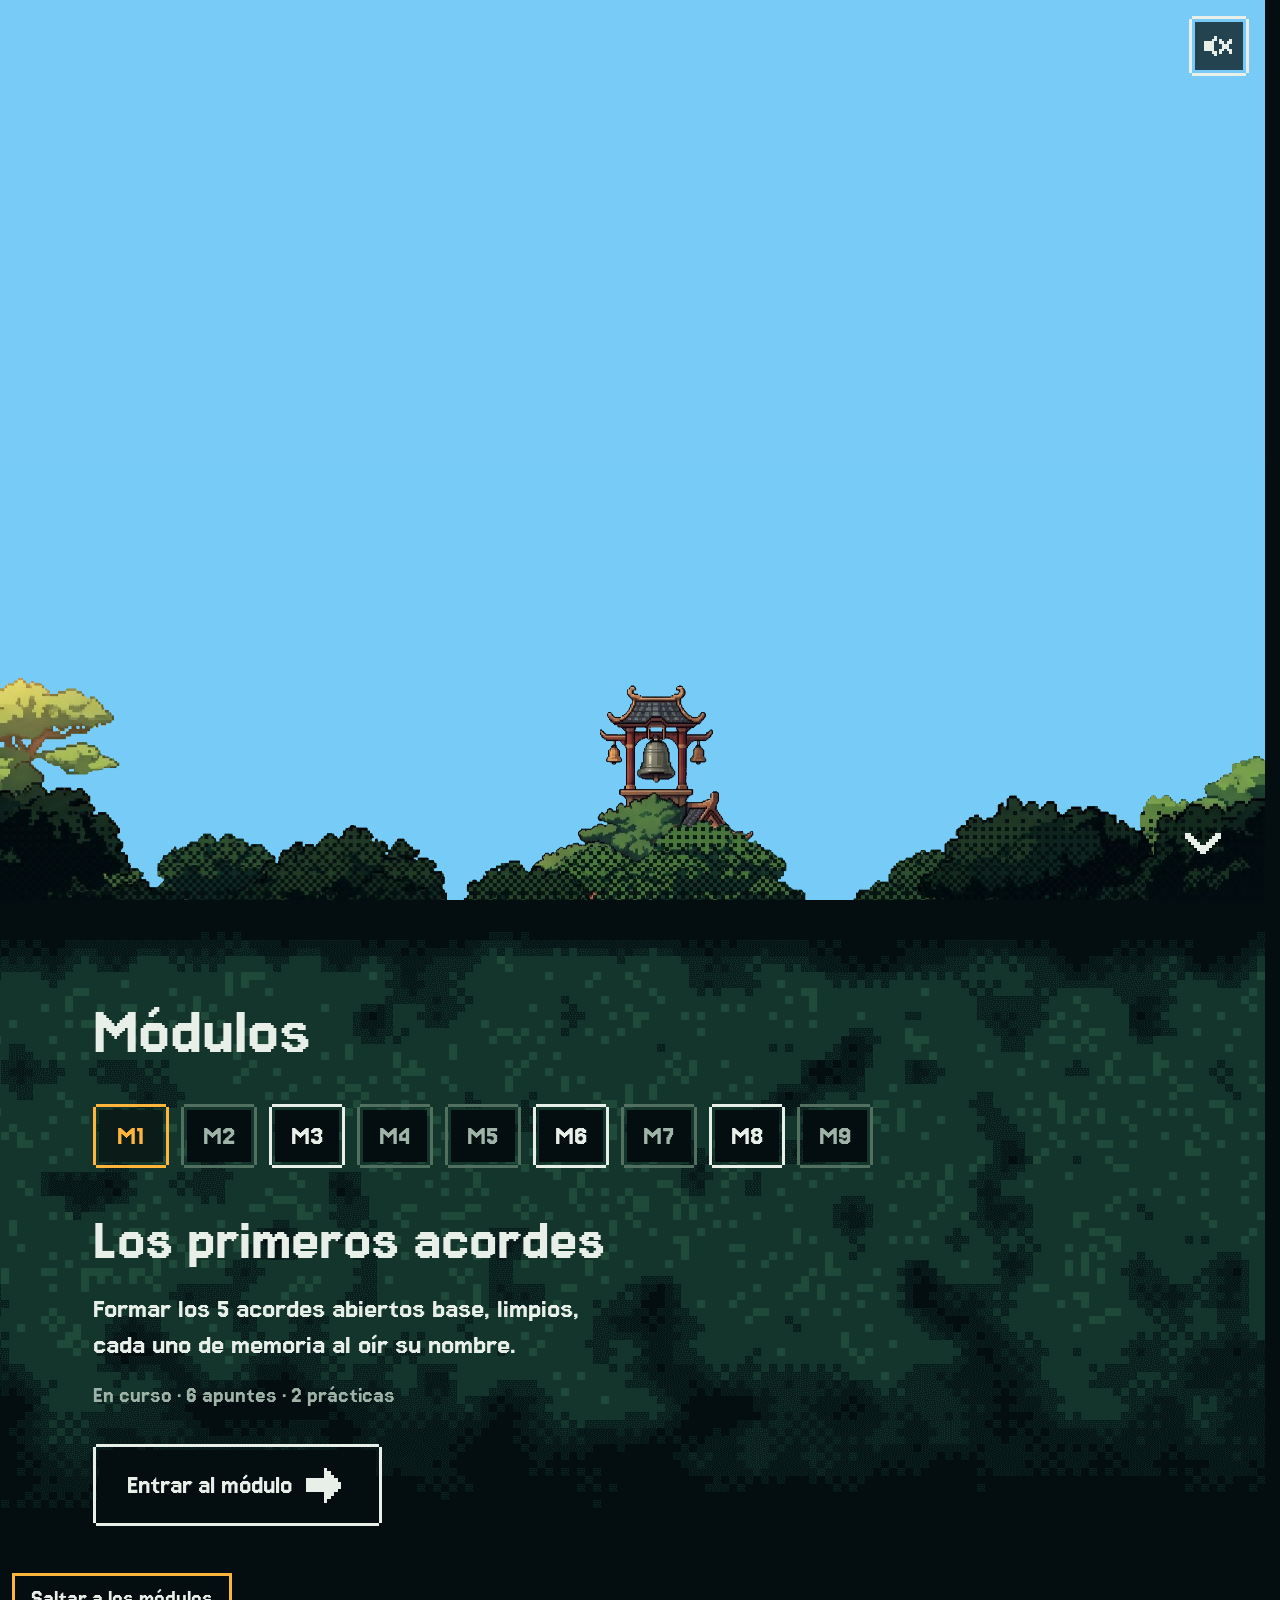
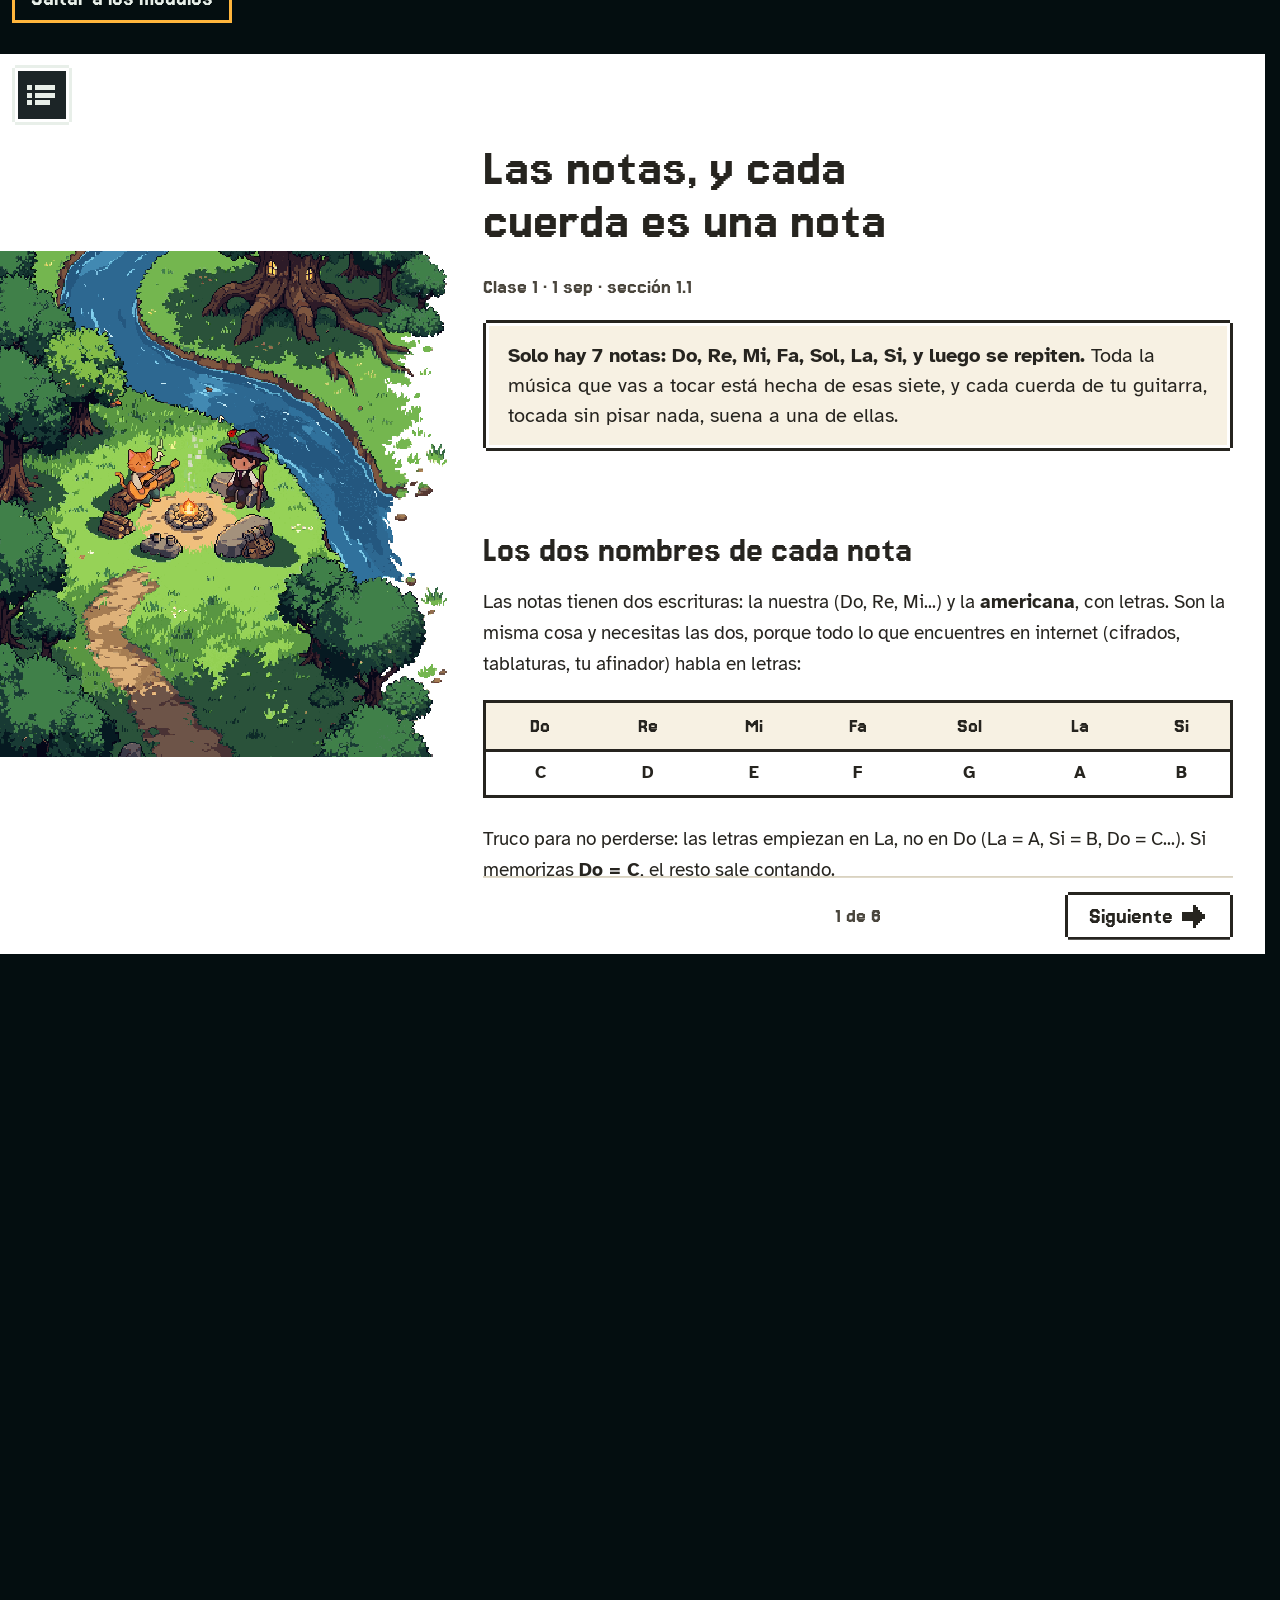
==== commit ea9909ea: "feat(web): carrusel de apuntes en escritorio - Carrusel de apuntes (≥1200 px) con una sola barra ver" ====
--- a/.impeccable/prototipo/index.html
+++ b/.impeccable/prototipo/index.html
@@ -31,7 +31,7 @@
 img,svg{display:block}
 a{color:inherit}
 :focus-visible{outline:3px solid var(--ambar);outline-offset:3px}
-.apuntes :focus-visible,.cierre :focus-visible{outline-color:var(--ladrillo)}
+.apuntes :focus-visible{outline-color:var(--ladrillo)}   /* ladrillo solo sobre blanco; el cierre es oscuro y usa el ámbar de siempre */
 .vh{position:absolute;width:1px;height:1px;overflow:hidden;clip-path:inset(50%);white-space:nowrap}
 .salto{position:fixed;left:12px;top:-80px;z-index:50;background:var(--noche);color:var(--niebla);padding:10px 16px;font-size:1.5rem;text-decoration:none;border:3px solid var(--ambar)}
 .salto:focus{top:12px}
@@ -175,6 +175,49 @@
 .cierre-t{margin:0;font:400 clamp(2.25rem,4vw,3rem)/1 var(--px)}
 .cierre .btn-px{text-align:left}
 
+/* ---------- carrusel de apuntes ----------
+   Bajo 1200 px no existe: la hoja es transparente (display:contents), la barra y «Volver» se esconden y el módulo se lee apilado, con sus separadores.
+   Desde 1200 px el módulo es un escenario de 100svh: una página por apunte (la escena a la izquierda, la hoja de 750 px a la derecha) y una página de cierre.
+   Dentro de una misma escena solo se desliza la hoja; al cruzar de la fogata al muelle, o al cierre, se desliza el escenario entero (.pista). Solo transform. */
+.hoja{display:contents}
+.hoja-nav,#volver,.brillo{display:none}
+.btn-hoja{display:inline-flex;align-items:center;gap:.4em;min-height:48px;max-width:100%;padding:0 1.1rem;border:6px solid transparent;border-image:var(--m-tinta) 2 stretch;background:#fff;background-clip:padding-box;color:var(--tinta);font:400 1.5rem/1 var(--px);cursor:pointer}
+.btn-hoja:hover{background-color:var(--crema)}
+.btn-hoja .ico{width:1.125em;height:1.125em;vertical-align:baseline}
+.btn-txt{min-width:0;overflow:hidden;text-overflow:ellipsis;white-space:nowrap}
+.hoja-cuenta{margin:0;font:400 1.375rem/1.2 var(--px);color:var(--tinta-2);white-space:nowrap}   /* a 1.125rem el 6 pixelado se leía como 8 */
+@media (min-width:1200px){
+  /* una sola barra vertical: la de la página. El módulo mide 100svh más lo que el apunte actual excede la pantalla (lo pone app.js, «3c»),
+     el escenario queda fijo mientras se lee y la hoja no se desplaza sola: su scrollTop sigue al de la página */
+  .modulo{position:relative}
+  /* resplandor del tope (usuario, 2026-11-12): se enciende un momento al toparse con el inicio del apunte y se apaga; es lo único con degradado suave del sistema */
+  .brillo{display:block;position:absolute;inset:0 0 auto 0;height:130px;z-index:4;pointer-events:none;opacity:0;transition:opacity .9s ease-out;
+    background:linear-gradient(180deg,rgba(247,175,58,.38),rgba(208,148,49,.14) 50%,rgba(208,148,49,0))}
+  .brillo.on{opacity:var(--luz,1);transition:opacity .16s ease-out}   /* --luz la pone app.js: más tenue en el 1.er empujón, plena en el 2.º */
+  .escenario{position:sticky;top:0;height:100vh;height:100svh;overflow:clip}   /* clip, no hidden: nada puede desplazar el escenario con scrollIntoView ni con el foco */
+  .pista{display:flex;height:100%;transition:transform .42s var(--ease)}
+  .corte,.cierre{flex:none;width:100%;height:100%}
+  .paso,.sep{display:none}
+  .escena{position:relative;height:100%}
+  .escena-fogata,.escena-muelle{align-content:center}   /* ya no hay línea entre escenas a la que pegar el arte */
+  .apuntes{position:relative;overflow:clip;padding:0}
+  .hoja{display:block;position:absolute;inset:0;background:var(--papel);transform:translateX(100%);visibility:hidden;transition:transform .42s var(--ease),visibility 0s .42s}
+  .hoja.antes{transform:translateX(-100%)}
+  /* la hoja que sale sigue visible mientras se desliza (la visibilidad se apaga al final); la que entra se ve de inmediato */
+  .hoja.act{transform:none;visibility:visible;transition:transform .42s var(--ease)}
+  .modulo.sin-hojas .hoja,.modulo.sin-pista .pista{transition:none}
+  .hoja-scroll{height:100%;overflow:hidden;padding:0 32px 0 16px;display:flex;flex-direction:column}   /* sin barra propia: la rueda, el teclado y el foco llegan a la página */
+  .hoja .apunte{flex:1 0 auto;width:100%;padding-bottom:40px}
+  .hoja-nav{position:sticky;bottom:0;z-index:1;flex:none;display:grid;grid-template-columns:minmax(0,1fr) auto minmax(0,1fr);align-items:center;gap:16px;width:100%;max-width:750px;margin-inline:auto;padding:14px 0;background:var(--papel);border-top:2px solid var(--linea)}
+  .pie-nav .pn-nav,.pie-nav .pn-sep,.pie-nav.solo-nav{display:none}   /* el pie «← anterior · índice · siguiente →» de los .md lo hace la barra */
+  .btn-hoja.ant{justify-self:start}
+  .btn-hoja.sig{justify-self:end}
+  .cierre{align-content:center}
+  #volver{display:inline-flex}
+  /* el foco llega solo al título de cada página (no es un control): sin aro, la página nueva ya es la señal */
+  .ap-titulo:focus-visible,.cierre-t:focus-visible{outline:none}
+}
+
 /* ---------- drawer ---------- */
 .btn-drawer{position:fixed;top:max(12px,env(safe-area-inset-top));right:12px;z-index:20;width:60px;height:60px;padding:0;display:grid;place-items:center;background:rgba(4,14,16,.9);background-clip:padding-box;transition:opacity .25s,visibility .25s}
 .btn-drawer .ico{width:30px;height:30px}
@@ -248,7 +291,7 @@
 </style>
 </head>
 <body data-zona="hero">
-<svg xmlns="http://www.w3.org/2000/svg" width="0" height="0" style="position:absolute" aria-hidden="true" focusable="false"><symbol id="i-sonido-on" viewBox="0 0 12 12"><path d="M4 2h1v1h-1zM8 2h1v1h-1zM3 3h2v1h-2zM9 3h1v1h-1zM0 4h4v1h-4zM6 4h1v1h-1zM9 4h1v1h-1zM0 5h4v1h-4zM6 5h1v1h-1zM9 5h1v1h-1zM0 6h4v1h-4zM6 6h1v1h-1zM9 6h1v1h-1zM0 7h4v1h-4zM6 7h1v1h-1zM9 7h1v1h-1zM3 8h2v1h-2zM9 8h1v1h-1zM4 9h1v1h-1zM8 9h1v1h-1z"/></symbol><symbol id="i-sonido-off" viewBox="0 0 12 12"><path d="M4 2h1v1h-1zM3 3h2v1h-2zM6 3h1v1h-1zM10 3h1v1h-1zM0 4h4v1h-4zM6 4h2v1h-2zM9 4h2v1h-2zM0 5h4v1h-4zM7 5h3v1h-3zM0 6h4v1h-4zM7 6h3v1h-3zM0 7h4v1h-4zM6 7h2v1h-2zM9 7h2v1h-2zM3 8h2v1h-2zM6 8h1v1h-1zM10 8h1v1h-1zM4 9h1v1h-1z"/></symbol><symbol id="i-lista" viewBox="0 0 12 12"><path d="M0 2h2v1h-2zM3 2h8v1h-8zM0 3h2v1h-2zM3 3h8v1h-8zM0 5h2v1h-2zM3 5h8v1h-8zM0 6h2v1h-2zM3 6h8v1h-8zM0 8h2v1h-2zM3 8h6v1h-6zM0 9h2v1h-2zM3 9h6v1h-6z"/></symbol><symbol id="i-cerrar" viewBox="0 0 12 12"><path d="M0 0h2v1h-2zM10 0h2v1h-2zM0 1h3v1h-3zM9 1h3v1h-3zM1 2h3v1h-3zM8 2h3v1h-3zM2 3h3v1h-3zM7 3h3v1h-3zM3 4h6v1h-6zM4 5h4v1h-4zM4 6h4v1h-4zM3 7h6v1h-6zM2 8h3v1h-3zM7 8h3v1h-3zM1 9h3v1h-3zM8 9h3v1h-3zM0 10h3v1h-3zM9 10h3v1h-3zM0 11h2v1h-2zM10 11h2v1h-2z"/></symbol><symbol id="i-abajo" viewBox="0 0 12 12"><path d="M0 2h2v1h-2zM10 2h2v1h-2zM0 3h3v1h-3zM9 3h3v1h-3zM1 4h3v1h-3zM8 4h3v1h-3zM2 5h3v1h-3zM7 5h3v1h-3zM3 6h6v1h-6zM4 7h4v1h-4zM5 8h2v1h-2z"/></symbol><symbol id="i-derecha" viewBox="0 0 12 12"><path d="M5 1h1v1h-1zM5 2h2v1h-2zM5 3h3v1h-3zM0 4h9v1h-9zM0 5h10v1h-10zM0 6h10v1h-10zM0 7h9v1h-9zM5 8h3v1h-3zM5 9h2v1h-2zM5 10h1v1h-1z"/></symbol><symbol id="i-lupa" viewBox="0 0 12 12"><path d="M2 1h5v1h-5zM1 2h7v1h-7zM0 3h3v1h-3zM6 3h3v1h-3zM0 4h2v1h-2zM7 4h2v1h-2zM0 5h2v1h-2zM7 5h2v1h-2zM0 6h3v1h-3zM6 6h3v1h-3zM1 7h7v1h-7zM2 8h6v1h-6zM6 9h4v1h-4zM7 10h4v1h-4zM8 11h3v1h-3z"/></symbol><symbol id="i-repaso" viewBox="0 0 12 12"><path d="M3 0h6v1h-6zM2 1h1v1h-1zM9 1h1v1h-1zM0 2h3v1h-3zM4 2h4v1h-4zM9 2h3v1h-3zM0 3h1v1h-1zM3 3h1v1h-1zM8 3h1v1h-1zM11 3h1v1h-1zM0 4h1v1h-1zM11 4h1v1h-1zM0 5h1v1h-1zM3 5h6v1h-6zM11 5h1v1h-1zM0 6h1v1h-1zM11 6h1v1h-1zM0 7h1v1h-1zM3 7h6v1h-6zM11 7h1v1h-1zM0 8h1v1h-1zM11 8h1v1h-1zM0 9h1v1h-1zM3 9h6v1h-6zM11 9h1v1h-1zM0 10h1v1h-1zM11 10h1v1h-1zM0 11h12v1h-12z"/></symbol><symbol id="i-aviso" viewBox="0 0 12 12"><path d="M5 0h2v1h-2zM4 1h4v1h-4zM4 2h4v1h-4zM3 3h2v1h-2zM7 3h2v1h-2zM3 4h2v1h-2zM7 4h2v1h-2zM2 5h3v1h-3zM7 5h3v1h-3zM2 6h3v1h-3zM7 6h3v1h-3zM1 7h10v1h-10zM1 8h4v1h-4zM7 8h4v1h-4zM0 9h12v1h-12zM0 10h12v1h-12z"/></symbol><symbol id="i-meta" viewBox="0 0 12 12"><path d="M3 0h6v1h-6zM1 1h2v1h-2zM9 1h2v1h-2zM1 2h1v1h-1zM10 2h1v1h-1zM0 3h1v1h-1zM4 3h4v1h-4zM11 3h1v1h-1zM0 4h1v1h-1zM3 4h1v1h-1zM8 4h1v1h-1zM11 4h1v1h-1zM0 5h1v1h-1zM3 5h1v1h-1zM5 5h2v1h-2zM8 5h1v1h-1zM11 5h1v1h-1zM0 6h1v1h-1zM3 6h1v1h-1zM5 6h2v1h-2zM8 6h1v1h-1zM11 6h1v1h-1zM0 7h1v1h-1zM3 7h1v1h-1zM8 7h1v1h-1zM11 7h1v1h-1zM0 8h1v1h-1zM4 8h4v1h-4zM11 8h1v1h-1zM1 9h1v1h-1zM10 9h1v1h-1zM1 10h2v1h-2zM9 10h2v1h-2zM3 11h6v1h-6z"/></symbol><symbol id="i-reloj" viewBox="0 0 12 12"><path d="M3 0h6v1h-6zM1 1h2v1h-2zM9 1h2v1h-2zM1 2h1v1h-1zM5 2h2v1h-2zM10 2h1v1h-1zM0 3h1v1h-1zM5 3h2v1h-2zM11 3h1v1h-1zM0 4h1v1h-1zM5 4h2v1h-2zM11 4h1v1h-1zM0 5h1v1h-1zM5 5h4v1h-4zM11 5h1v1h-1zM0 6h1v1h-1zM5 6h4v1h-4zM11 6h1v1h-1zM0 7h1v1h-1zM11 7h1v1h-1zM0 8h1v1h-1zM11 8h1v1h-1zM1 9h1v1h-1zM10 9h1v1h-1zM1 10h2v1h-2zM9 10h2v1h-2zM3 11h6v1h-6z"/></symbol><symbol id="i-impresora" viewBox="0 0 12 12"><path d="M2 0h8v1h-8zM2 1h1v1h-1zM9 1h1v1h-1zM2 2h1v1h-1zM9 2h1v1h-1zM0 3h12v1h-12zM0 4h1v1h-1zM11 4h1v1h-1zM0 5h1v1h-1zM9 5h1v1h-1zM11 5h1v1h-1zM0 6h12v1h-12zM2 7h1v1h-1zM9 7h1v1h-1zM2 8h1v1h-1zM4 8h4v1h-4zM9 8h1v1h-1zM2 9h1v1h-1zM9 9h1v1h-1zM2 10h8v1h-8z"/></symbol><symbol id="i-ambos" viewBox="0 0 12 12"><path d="M3 2h1v1h-1zM8 2h1v1h-1zM2 3h2v1h-2zM8 3h2v1h-2zM1 4h3v1h-3zM8 4h3v1h-3zM0 5h12v1h-12zM0 6h12v1h-12zM1 7h3v1h-3zM8 7h3v1h-3zM2 8h2v1h-2zM8 8h2v1h-2zM3 9h1v1h-1zM8 9h1v1h-1z"/></symbol><symbol id="i-nivel-1" viewBox="0 0 12 12"><path d="M0 8h3v1h-3zM0 9h3v1h-3zM0 10h3v1h-3zM0 11h3v1h-3zM4 11h3v1h-3zM8 11h3v1h-3z"/></symbol><symbol id="i-nivel-2" viewBox="0 0 12 12"><path d="M4 5h3v1h-3zM4 6h3v1h-3zM4 7h3v1h-3zM0 8h3v1h-3zM4 8h3v1h-3zM0 9h3v1h-3zM4 9h3v1h-3zM0 10h3v1h-3zM4 10h3v1h-3zM0 11h3v1h-3zM4 11h3v1h-3zM8 11h3v1h-3z"/></symbol><symbol id="i-nivel-3" viewBox="0 0 12 12"><path d="M8 2h3v1h-3zM8 3h3v1h-3zM8 4h3v1h-3zM4 5h3v1h-3zM8 5h3v1h-3zM4 6h3v1h-3zM8 6h3v1h-3zM4 7h3v1h-3zM8 7h3v1h-3zM0 8h3v1h-3zM4 8h3v1h-3zM8 8h3v1h-3zM0 9h3v1h-3zM4 9h3v1h-3zM8 9h3v1h-3zM0 10h3v1h-3zM4 10h3v1h-3zM8 10h3v1h-3zM0 11h3v1h-3zM4 11h3v1h-3zM8 11h3v1h-3z"/></symbol></svg>
+<svg xmlns="http://www.w3.org/2000/svg" width="0" height="0" style="position:absolute" aria-hidden="true" focusable="false"><symbol id="i-sonido-on" viewBox="0 0 12 12"><path d="M4 2h1v1h-1zM8 2h1v1h-1zM3 3h2v1h-2zM9 3h1v1h-1zM0 4h4v1h-4zM6 4h1v1h-1zM9 4h1v1h-1zM0 5h4v1h-4zM6 5h1v1h-1zM9 5h1v1h-1zM0 6h4v1h-4zM6 6h1v1h-1zM9 6h1v1h-1zM0 7h4v1h-4zM6 7h1v1h-1zM9 7h1v1h-1zM3 8h2v1h-2zM9 8h1v1h-1zM4 9h1v1h-1zM8 9h1v1h-1z"/></symbol><symbol id="i-sonido-off" viewBox="0 0 12 12"><path d="M4 2h1v1h-1zM3 3h2v1h-2zM6 3h1v1h-1zM10 3h1v1h-1zM0 4h4v1h-4zM6 4h2v1h-2zM9 4h2v1h-2zM0 5h4v1h-4zM7 5h3v1h-3zM0 6h4v1h-4zM7 6h3v1h-3zM0 7h4v1h-4zM6 7h2v1h-2zM9 7h2v1h-2zM3 8h2v1h-2zM6 8h1v1h-1zM10 8h1v1h-1zM4 9h1v1h-1z"/></symbol><symbol id="i-lista" viewBox="0 0 12 12"><path d="M0 2h2v1h-2zM3 2h8v1h-8zM0 3h2v1h-2zM3 3h8v1h-8zM0 5h2v1h-2zM3 5h8v1h-8zM0 6h2v1h-2zM3 6h8v1h-8zM0 8h2v1h-2zM3 8h6v1h-6zM0 9h2v1h-2zM3 9h6v1h-6z"/></symbol><symbol id="i-cerrar" viewBox="0 0 12 12"><path d="M0 0h2v1h-2zM10 0h2v1h-2zM0 1h3v1h-3zM9 1h3v1h-3zM1 2h3v1h-3zM8 2h3v1h-3zM2 3h3v1h-3zM7 3h3v1h-3zM3 4h6v1h-6zM4 5h4v1h-4zM4 6h4v1h-4zM3 7h6v1h-6zM2 8h3v1h-3zM7 8h3v1h-3zM1 9h3v1h-3zM8 9h3v1h-3zM0 10h3v1h-3zM9 10h3v1h-3zM0 11h2v1h-2zM10 11h2v1h-2z"/></symbol><symbol id="i-abajo" viewBox="0 0 12 12"><path d="M0 2h2v1h-2zM10 2h2v1h-2zM0 3h3v1h-3zM9 3h3v1h-3zM1 4h3v1h-3zM8 4h3v1h-3zM2 5h3v1h-3zM7 5h3v1h-3zM3 6h6v1h-6zM4 7h4v1h-4zM5 8h2v1h-2z"/></symbol><symbol id="i-derecha" viewBox="0 0 12 12"><path d="M5 1h1v1h-1zM5 2h2v1h-2zM5 3h3v1h-3zM0 4h9v1h-9zM0 5h10v1h-10zM0 6h10v1h-10zM0 7h9v1h-9zM5 8h3v1h-3zM5 9h2v1h-2zM5 10h1v1h-1z"/></symbol><symbol id="i-lupa" viewBox="0 0 12 12"><path d="M2 1h5v1h-5zM1 2h7v1h-7zM0 3h3v1h-3zM6 3h3v1h-3zM0 4h2v1h-2zM7 4h2v1h-2zM0 5h2v1h-2zM7 5h2v1h-2zM0 6h3v1h-3zM6 6h3v1h-3zM1 7h7v1h-7zM2 8h6v1h-6zM6 9h4v1h-4zM7 10h4v1h-4zM8 11h3v1h-3z"/></symbol><symbol id="i-repaso" viewBox="0 0 12 12"><path d="M3 0h6v1h-6zM2 1h1v1h-1zM9 1h1v1h-1zM0 2h3v1h-3zM4 2h4v1h-4zM9 2h3v1h-3zM0 3h1v1h-1zM3 3h1v1h-1zM8 3h1v1h-1zM11 3h1v1h-1zM0 4h1v1h-1zM11 4h1v1h-1zM0 5h1v1h-1zM3 5h6v1h-6zM11 5h1v1h-1zM0 6h1v1h-1zM11 6h1v1h-1zM0 7h1v1h-1zM3 7h6v1h-6zM11 7h1v1h-1zM0 8h1v1h-1zM11 8h1v1h-1zM0 9h1v1h-1zM3 9h6v1h-6zM11 9h1v1h-1zM0 10h1v1h-1zM11 10h1v1h-1zM0 11h12v1h-12z"/></symbol><symbol id="i-aviso" viewBox="0 0 12 12"><path d="M5 0h2v1h-2zM4 1h4v1h-4zM4 2h4v1h-4zM3 3h2v1h-2zM7 3h2v1h-2zM3 4h2v1h-2zM7 4h2v1h-2zM2 5h3v1h-3zM7 5h3v1h-3zM2 6h3v1h-3zM7 6h3v1h-3zM1 7h10v1h-10zM1 8h4v1h-4zM7 8h4v1h-4zM0 9h12v1h-12zM0 10h12v1h-12z"/></symbol><symbol id="i-meta" viewBox="0 0 12 12"><path d="M3 0h6v1h-6zM1 1h2v1h-2zM9 1h2v1h-2zM1 2h1v1h-1zM10 2h1v1h-1zM0 3h1v1h-1zM4 3h4v1h-4zM11 3h1v1h-1zM0 4h1v1h-1zM3 4h1v1h-1zM8 4h1v1h-1zM11 4h1v1h-1zM0 5h1v1h-1zM3 5h1v1h-1zM5 5h2v1h-2zM8 5h1v1h-1zM11 5h1v1h-1zM0 6h1v1h-1zM3 6h1v1h-1zM5 6h2v1h-2zM8 6h1v1h-1zM11 6h1v1h-1zM0 7h1v1h-1zM3 7h1v1h-1zM8 7h1v1h-1zM11 7h1v1h-1zM0 8h1v1h-1zM4 8h4v1h-4zM11 8h1v1h-1zM1 9h1v1h-1zM10 9h1v1h-1zM1 10h2v1h-2zM9 10h2v1h-2zM3 11h6v1h-6z"/></symbol><symbol id="i-reloj" viewBox="0 0 12 12"><path d="M3 0h6v1h-6zM1 1h2v1h-2zM9 1h2v1h-2zM1 2h1v1h-1zM5 2h2v1h-2zM10 2h1v1h-1zM0 3h1v1h-1zM5 3h2v1h-2zM11 3h1v1h-1zM0 4h1v1h-1zM5 4h2v1h-2zM11 4h1v1h-1zM0 5h1v1h-1zM5 5h4v1h-4zM11 5h1v1h-1zM0 6h1v1h-1zM5 6h4v1h-4zM11 6h1v1h-1zM0 7h1v1h-1zM11 7h1v1h-1zM0 8h1v1h-1zM11 8h1v1h-1zM1 9h1v1h-1zM10 9h1v1h-1zM1 10h2v1h-2zM9 10h2v1h-2zM3 11h6v1h-6z"/></symbol><symbol id="i-impresora" viewBox="0 0 12 12"><path d="M2 0h8v1h-8zM2 1h1v1h-1zM9 1h1v1h-1zM2 2h1v1h-1zM9 2h1v1h-1zM0 3h12v1h-12zM0 4h1v1h-1zM11 4h1v1h-1zM0 5h1v1h-1zM9 5h1v1h-1zM11 5h1v1h-1zM0 6h12v1h-12zM2 7h1v1h-1zM9 7h1v1h-1zM2 8h1v1h-1zM4 8h4v1h-4zM9 8h1v1h-1zM2 9h1v1h-1zM9 9h1v1h-1zM2 10h8v1h-8z"/></symbol><symbol id="i-ambos" viewBox="0 0 12 12"><path d="M3 2h1v1h-1zM8 2h1v1h-1zM2 3h2v1h-2zM8 3h2v1h-2zM1 4h3v1h-3zM8 4h3v1h-3zM0 5h12v1h-12zM0 6h12v1h-12zM1 7h3v1h-3zM8 7h3v1h-3zM2 8h2v1h-2zM8 8h2v1h-2zM3 9h1v1h-1zM8 9h1v1h-1z"/></symbol><symbol id="i-nivel-1" viewBox="0 0 12 12"><path d="M0 8h3v1h-3zM0 9h3v1h-3zM0 10h3v1h-3zM0 11h3v1h-3zM4 11h3v1h-3zM8 11h3v1h-3z"/></symbol><symbol id="i-nivel-2" viewBox="0 0 12 12"><path d="M4 5h3v1h-3zM4 6h3v1h-3zM4 7h3v1h-3zM0 8h3v1h-3zM4 8h3v1h-3zM0 9h3v1h-3zM4 9h3v1h-3zM0 10h3v1h-3zM4 10h3v1h-3zM0 11h3v1h-3zM4 11h3v1h-3zM8 11h3v1h-3z"/></symbol><symbol id="i-nivel-3" viewBox="0 0 12 12"><path d="M8 2h3v1h-3zM8 3h3v1h-3zM8 4h3v1h-3zM4 5h3v1h-3zM8 5h3v1h-3zM4 6h3v1h-3zM8 6h3v1h-3zM4 7h3v1h-3zM8 7h3v1h-3zM0 8h3v1h-3zM4 8h3v1h-3zM8 8h3v1h-3zM0 9h3v1h-3zM4 9h3v1h-3zM8 9h3v1h-3zM0 10h3v1h-3zM4 10h3v1h-3zM8 10h3v1h-3zM0 11h3v1h-3zM4 11h3v1h-3zM8 11h3v1h-3z"/></symbol><symbol id="i-izquierda" viewBox="0 0 12 12"><path d="M6 1h1v1h-1zM5 2h2v1h-2zM4 3h3v1h-3zM3 4h9v1h-9zM2 5h10v1h-10zM2 6h10v1h-10zM3 7h9v1h-9zM4 8h3v1h-3zM5 9h2v1h-2zM6 10h1v1h-1z"/></symbol></svg>
 <a class="salto" href="#modulos">Saltar a los módulos</a>
 
 <header class="hero" id="inicio">
@@ -276,6 +319,9 @@
 </section>
 
 <div class="modulo" id="modulo" hidden>
+<div class="escenario">
+<div class="brillo" id="brillo" aria-hidden="true"></div>
+<div class="pista" id="pista">
 <section class="corte corte-fogata" id="corte-fogata" aria-label="Apuntes con la escena de la fogata">
 <div class="escena escena-fogata"><div class="lienzo"><canvas id="c-fogata" role="img" aria-label="Una fogata encendida en una loma junto a un río, con una mochila y dos tazas. Un gato naranja toca la guitarra sentado en un tronco; frente a él, un forastero con gorro de mago descansa en una piedra, con un perico que canta sobre el gorro. A lo lejos, un gran árbol con ventanas encendidas."></canvas><canvas id="pj-fogata" class="pj" aria-hidden="true"></canvas></div></div>
 <div class="apuntes"></div>
@@ -286,9 +332,12 @@
 <div class="apuntes"></div>
 </section>
 <section class="cierre" aria-label="Fin del módulo">
-<p class="cierre-t" id="cierre-t"></p>
+<h2 class="cierre-t" id="cierre-t" tabindex="-1"></h2>
 <a class="btn-px" id="siguiente" href="#modulos" hidden>Módulo siguiente <svg class="ico" viewBox="0 0 12 12" aria-hidden="true"><use href="#i-derecha"/></svg><span class="btn-sub" id="siguiente-sub"></span></a>
+<button type="button" class="btn-px chico" id="volver"><svg class="ico" viewBox="0 0 12 12" aria-hidden="true"><use href="#i-izquierda"/></svg>Volver al último apunte</button>
 </section>
+</div>
+</div>
 </div>
 </main>
 
@@ -303,7 +352,7 @@
 <nav aria-label="Otros módulos"><h3 class="d-h">Otros módulos</h3><ul class="d-otros"><li data-mod="1"><button type="button" class="d-mod" data-mod="1"><span class="d-n">M1</span><span class="d-t">Los primeros acordes</span></button></li><li data-mod="2"><button type="button" class="d-mod" data-mod="2" aria-disabled="true"><span class="d-n">M2</span><span class="d-t">El cambio de acorde</span></button></li><li data-mod="3"><button type="button" class="d-mod" data-mod="3"><span class="d-n">M3</span><span class="d-t">Mano derecha: pulso y rasgueo</span></button></li><li data-mod="4"><button type="button" class="d-mod" data-mod="4" aria-disabled="true"><span class="d-n">M4</span><span class="d-t">Tu primera canción completa</span></button></li><li data-mod="5"><button type="button" class="d-mod" data-mod="5" aria-disabled="true"><span class="d-n">M5</span><span class="d-t">Ampliar el vocabulario</span></button></li><li data-mod="6"><button type="button" class="d-mod" data-mod="6"><span class="d-n">M6</span><span class="d-t">Ritmo de verdad</span></button></li><li data-mod="7"><button type="button" class="d-mod" data-mod="7" aria-disabled="true"><span class="d-n">M7</span><span class="d-t">La cejilla</span></button></li><li data-mod="8"><button type="button" class="d-mod" data-mod="8"><span class="d-n">M8</span><span class="d-t">Punteo y arpegio</span></button></li><li data-mod="9"><button type="button" class="d-mod" data-mod="9" aria-disabled="true"><span class="d-n">M9</span><span class="d-t">Tocar con otros (la banda)</span></button></li></ul><p class="d-nota" id="d-nota" role="status"></p></nav>
 <nav aria-label="Clases en orden"><h3 class="d-h">Clases en orden</h3><ol class="d-clases">
 <li><a class="d-ap" href="#a-notas-y-cuerdas"><span class="d-n">1</span><span class="d-t">Notas y cuerdas · cifrado americano · TAB<small>1 sep</small></span></a></li>
-<li><a class="d-ap" href="#a-diagramas-de-acorde"><span class="d-n">2</span><span class="d-t">Acordes: diagramas · los 8 (C, D, E, G, A, Em, Am, Dm) · 4 progresiones con tiempos<small>8 sep</small></span></a></li>
+<li><a class="d-ap" href="#a-el-acorde"><span class="d-n">2</span><span class="d-t">Acordes: diagramas · los 8 (C, D, E, G, A, Em, Am, Dm) · 4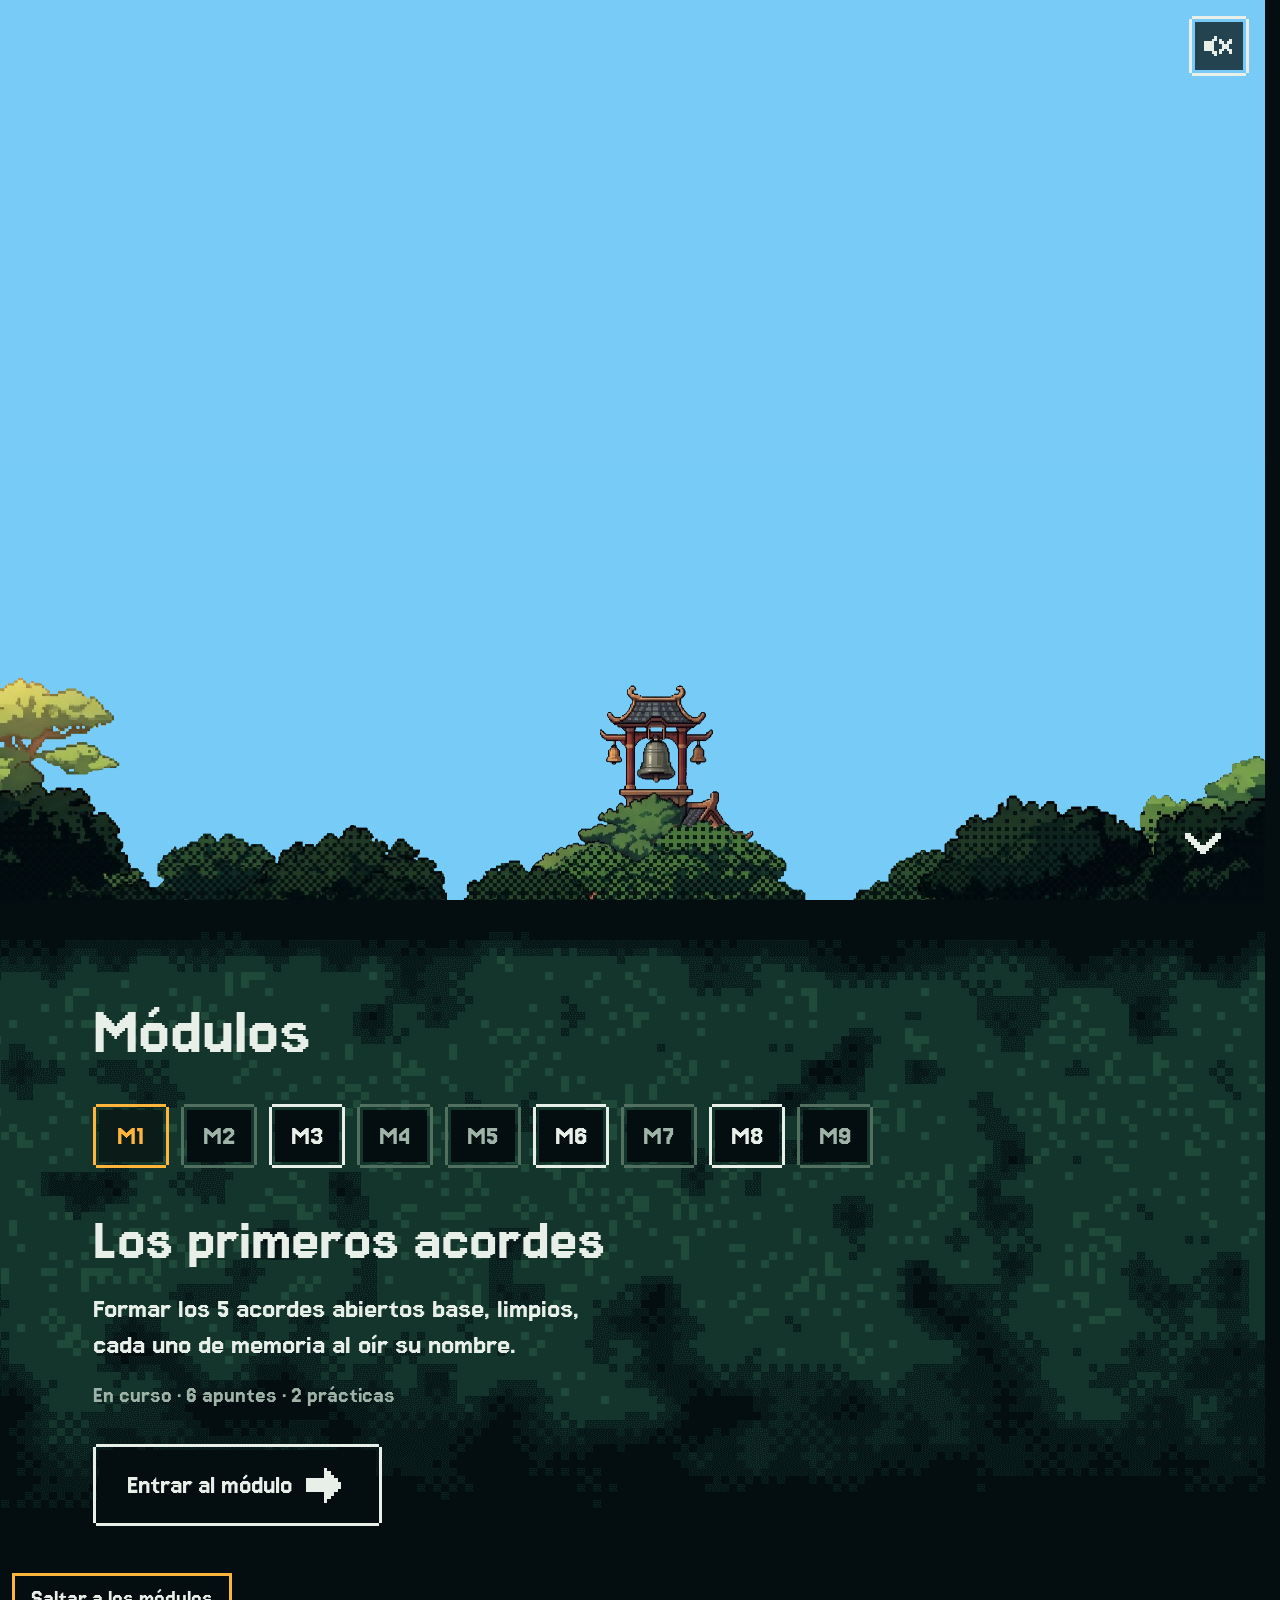
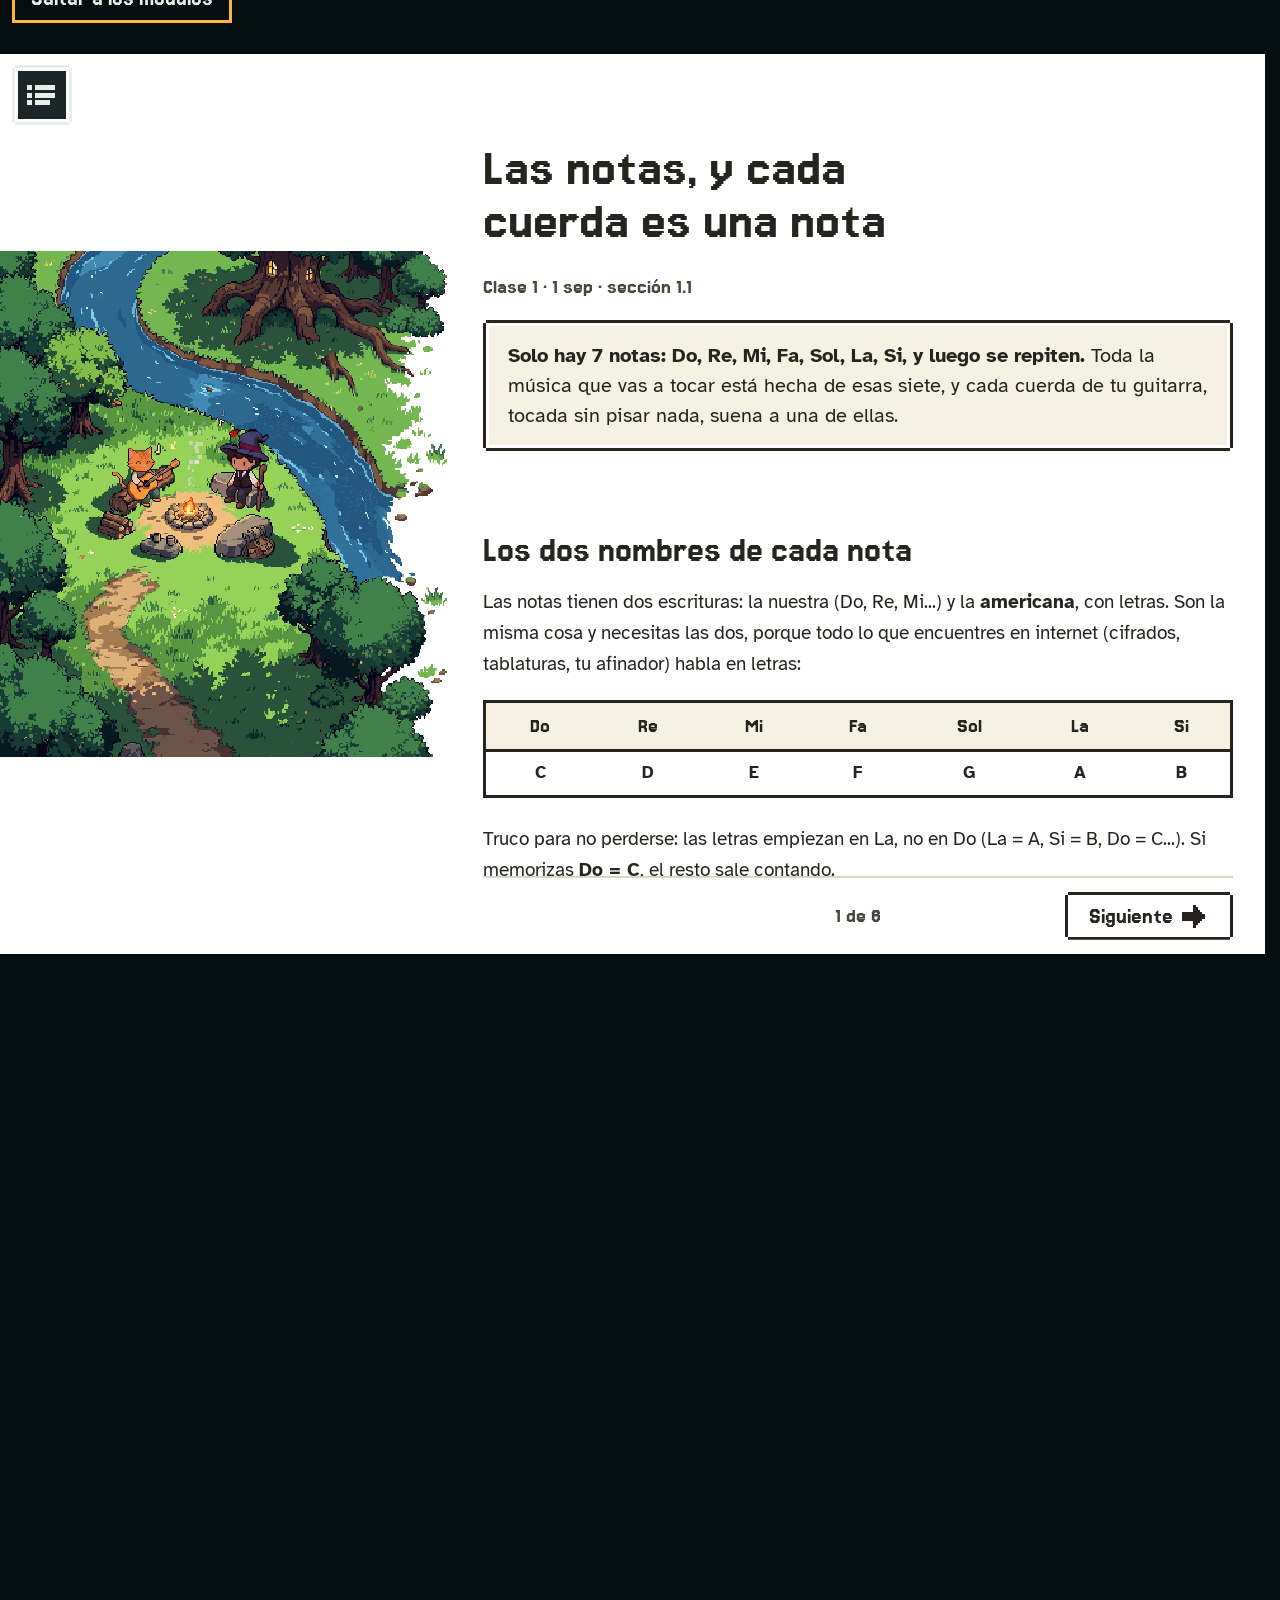
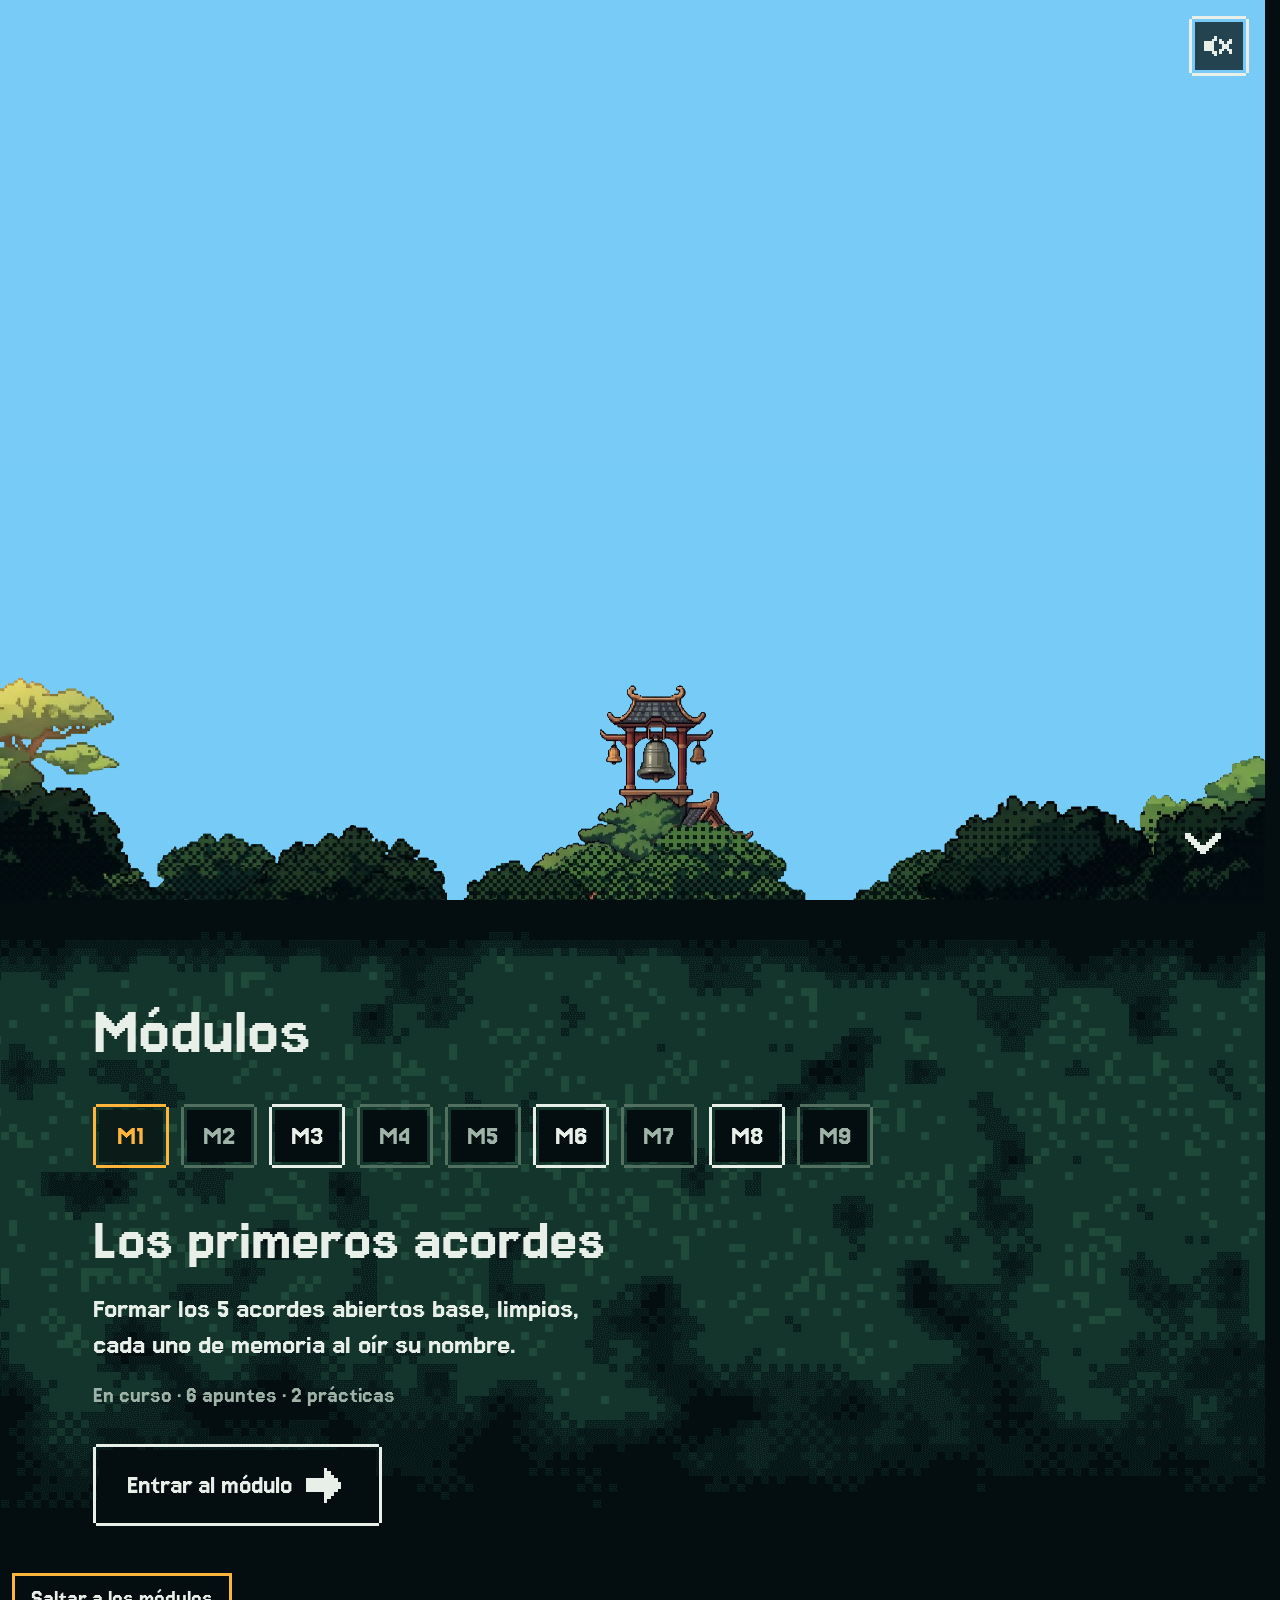
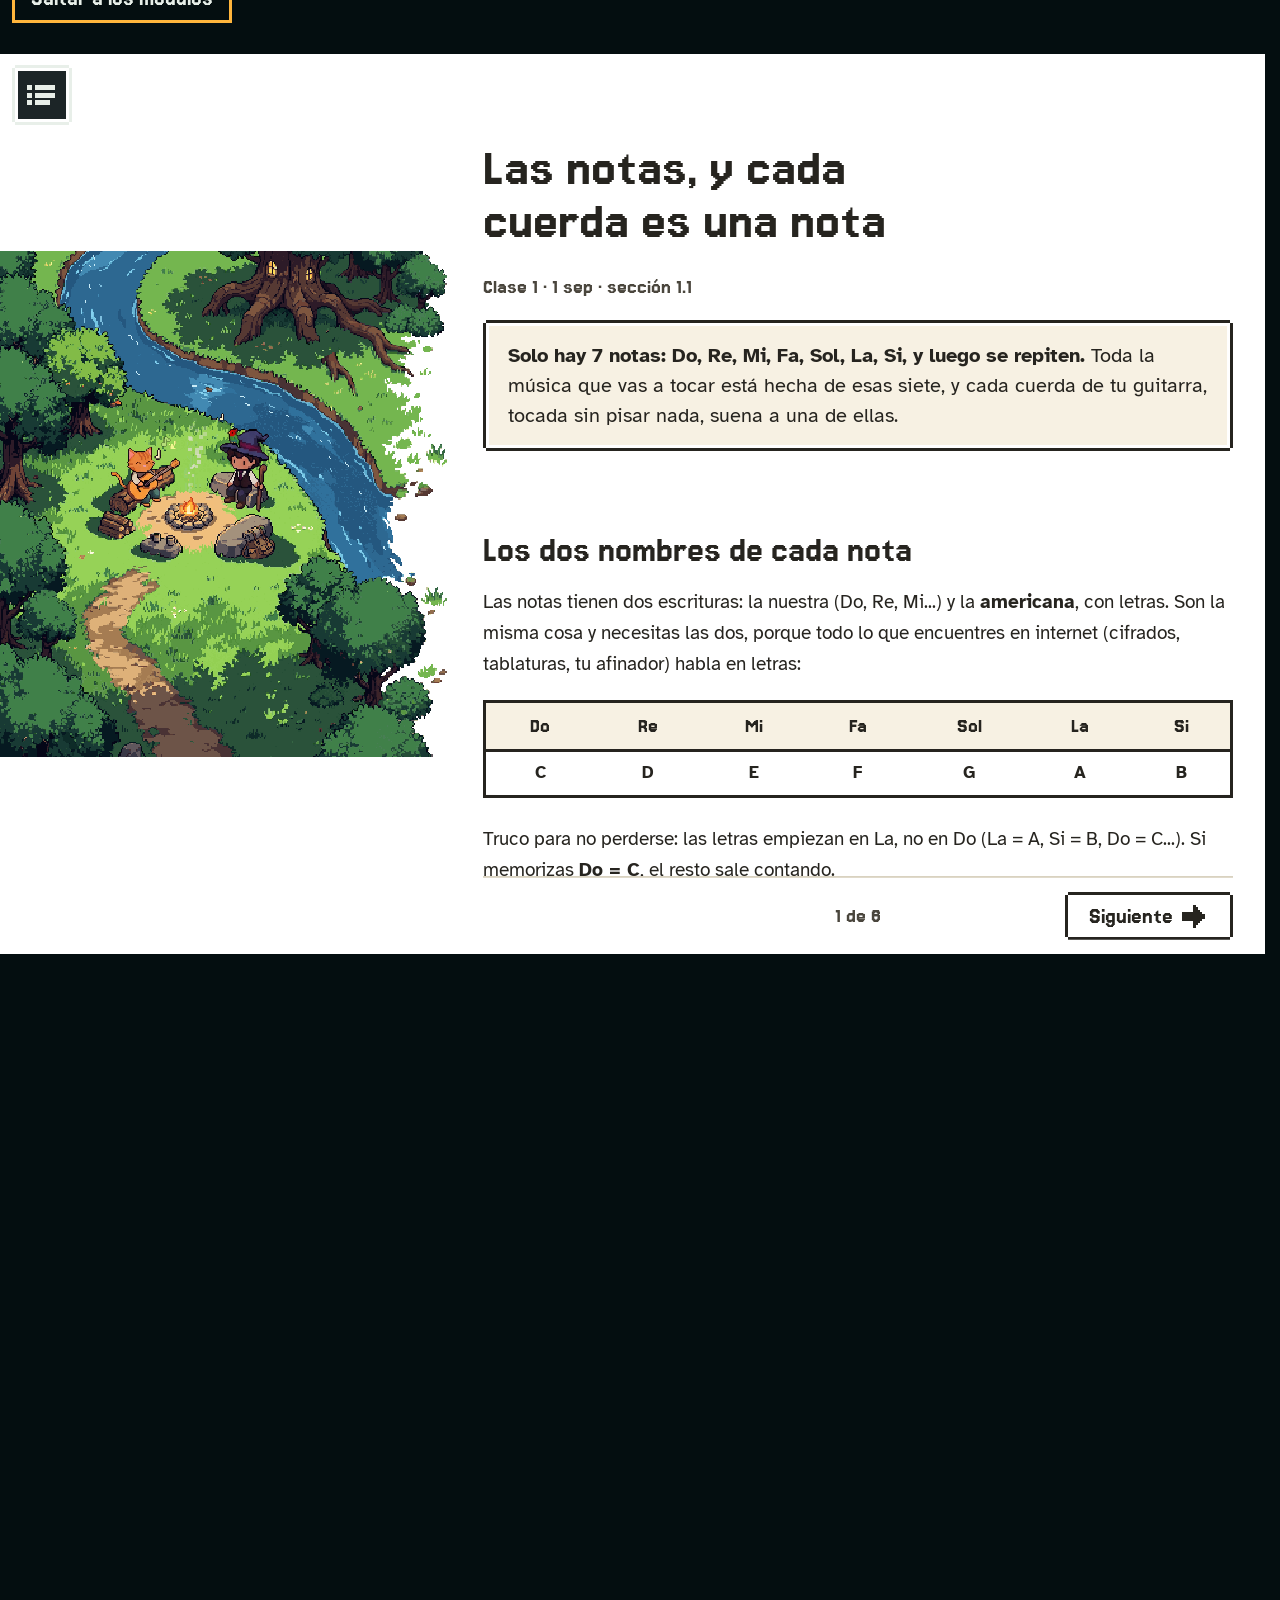
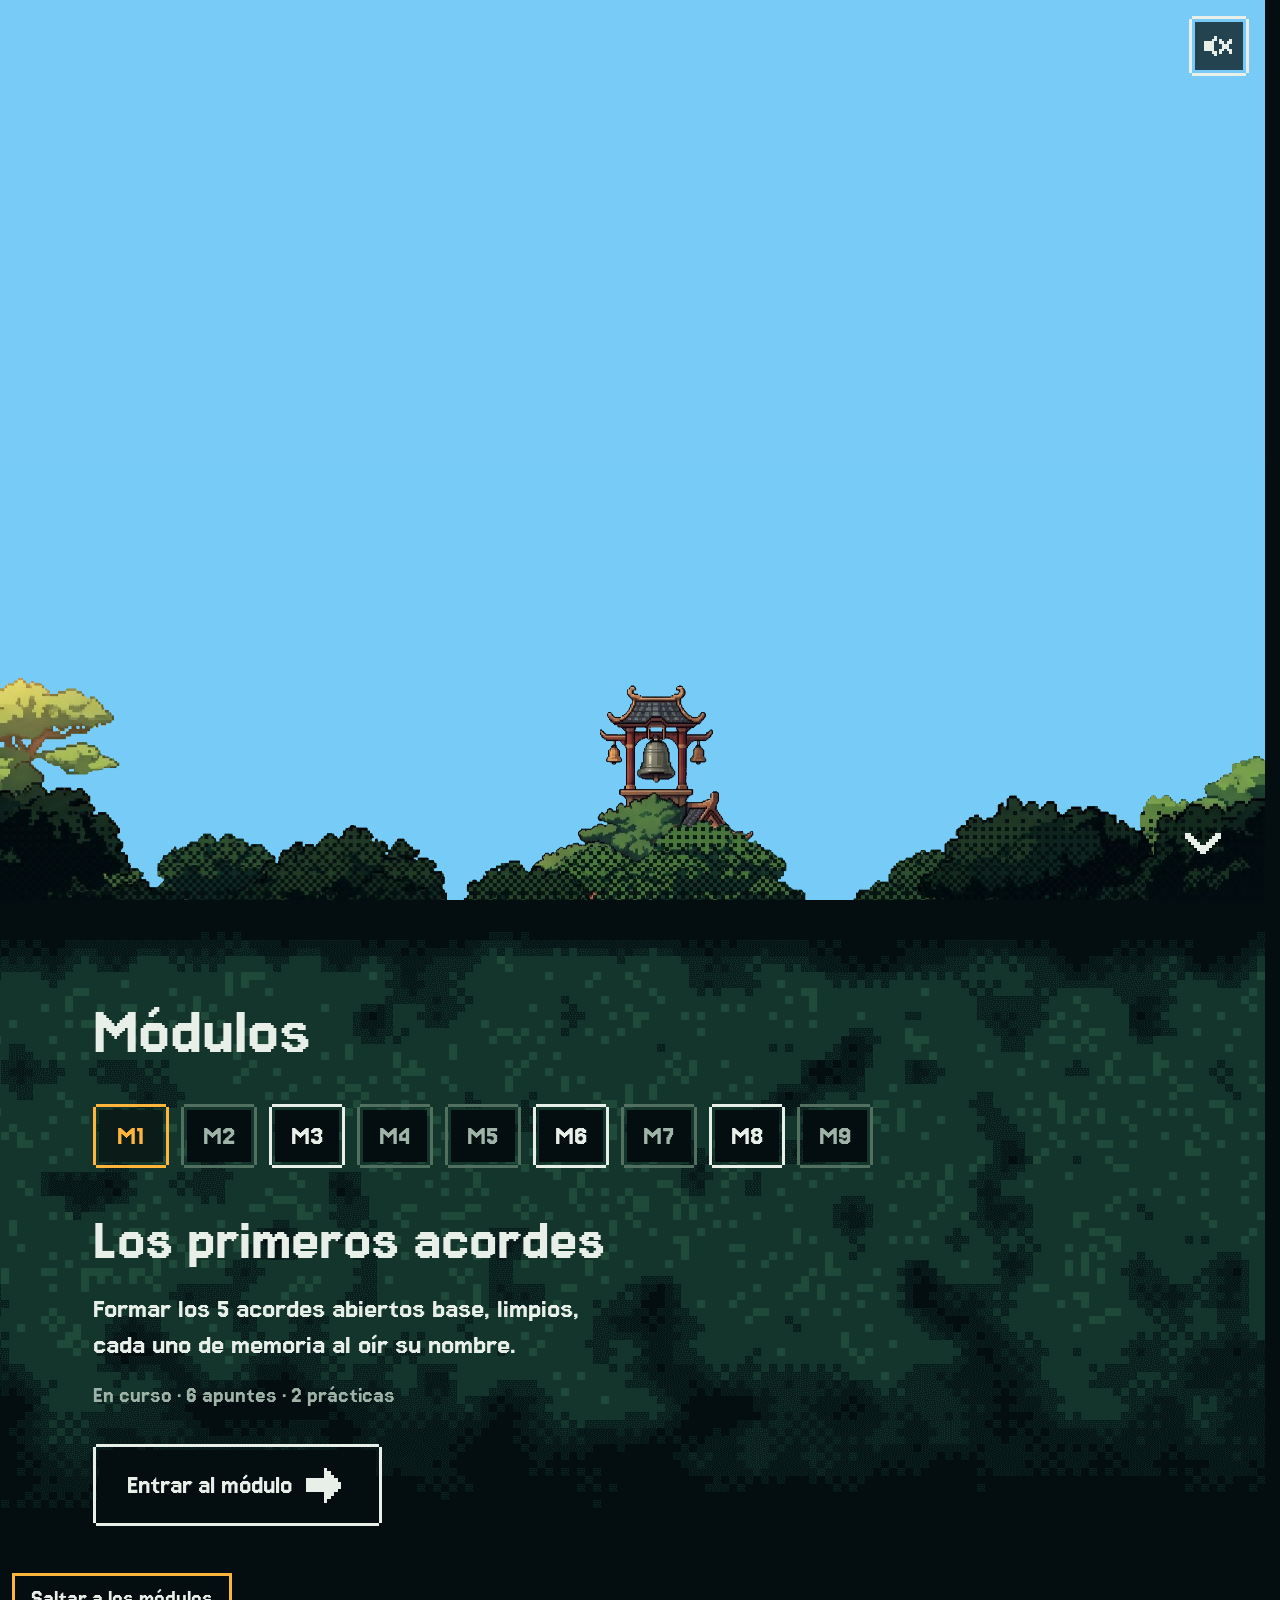
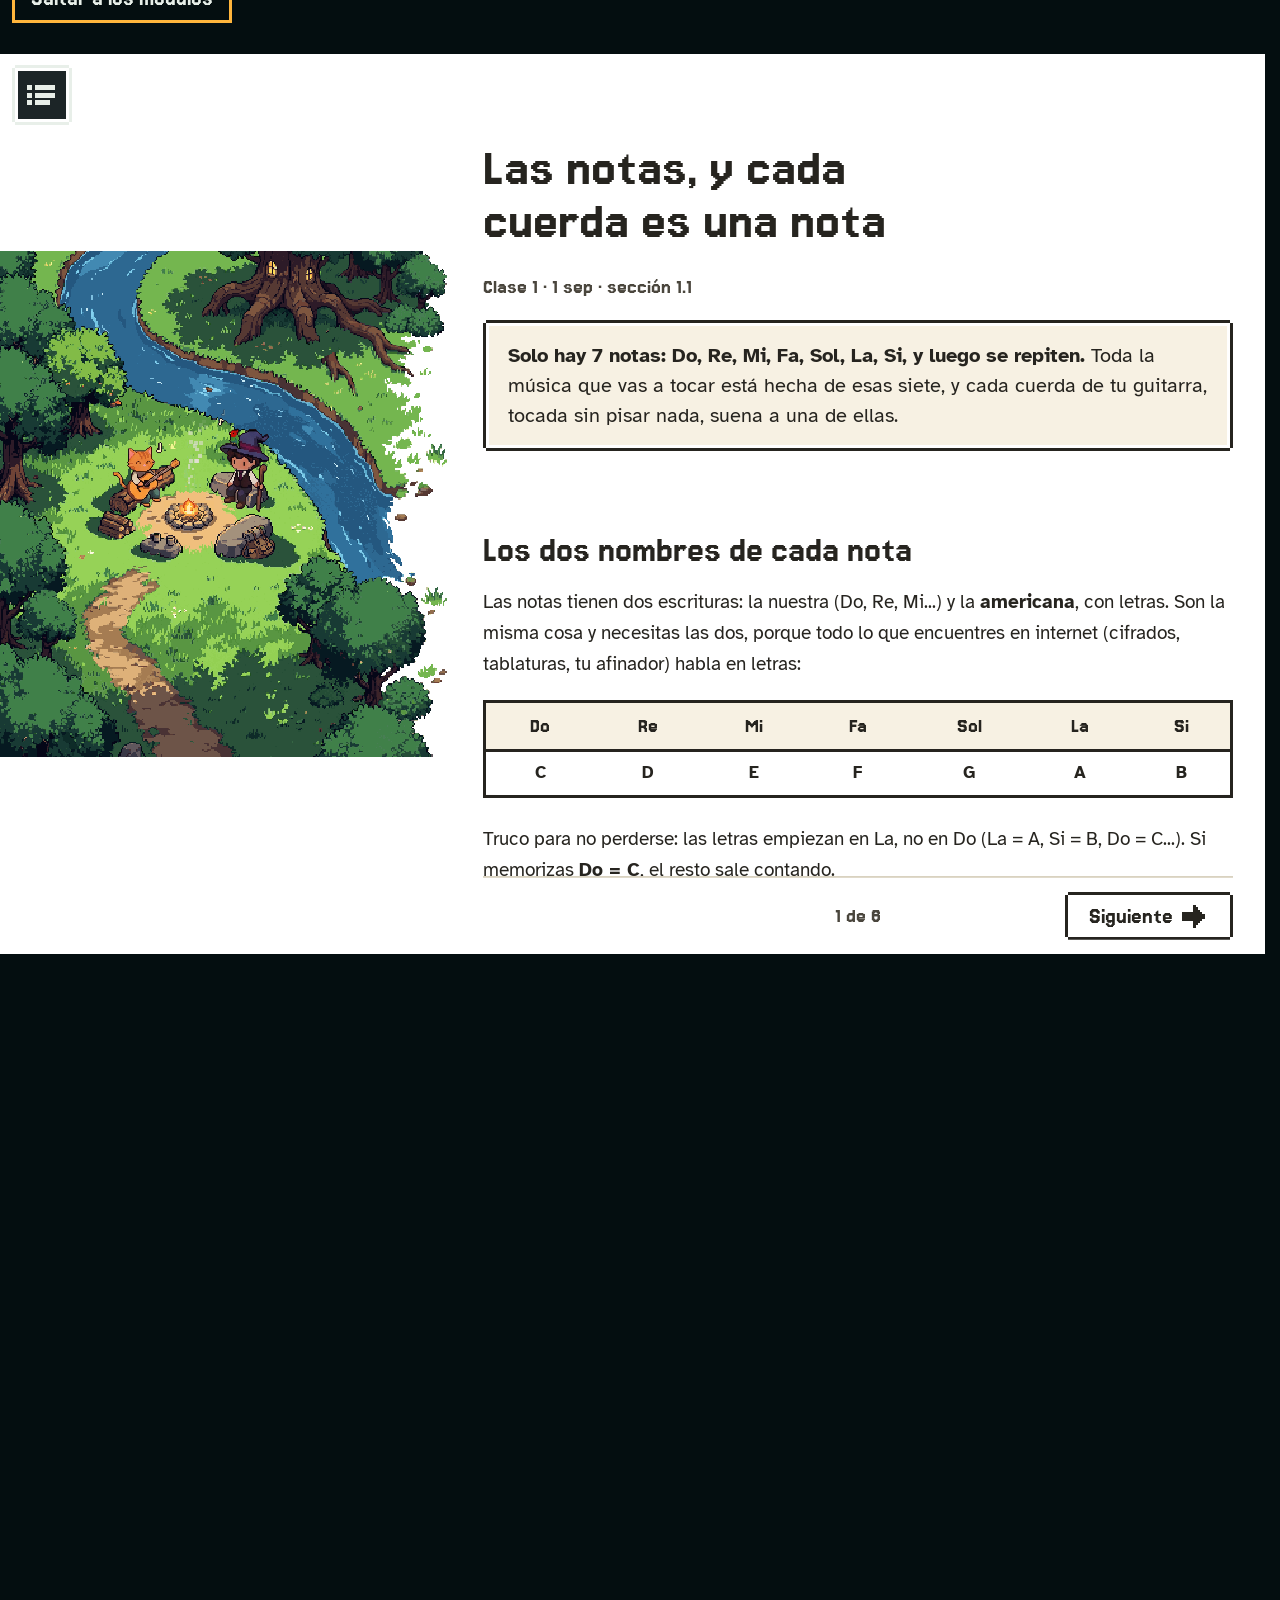
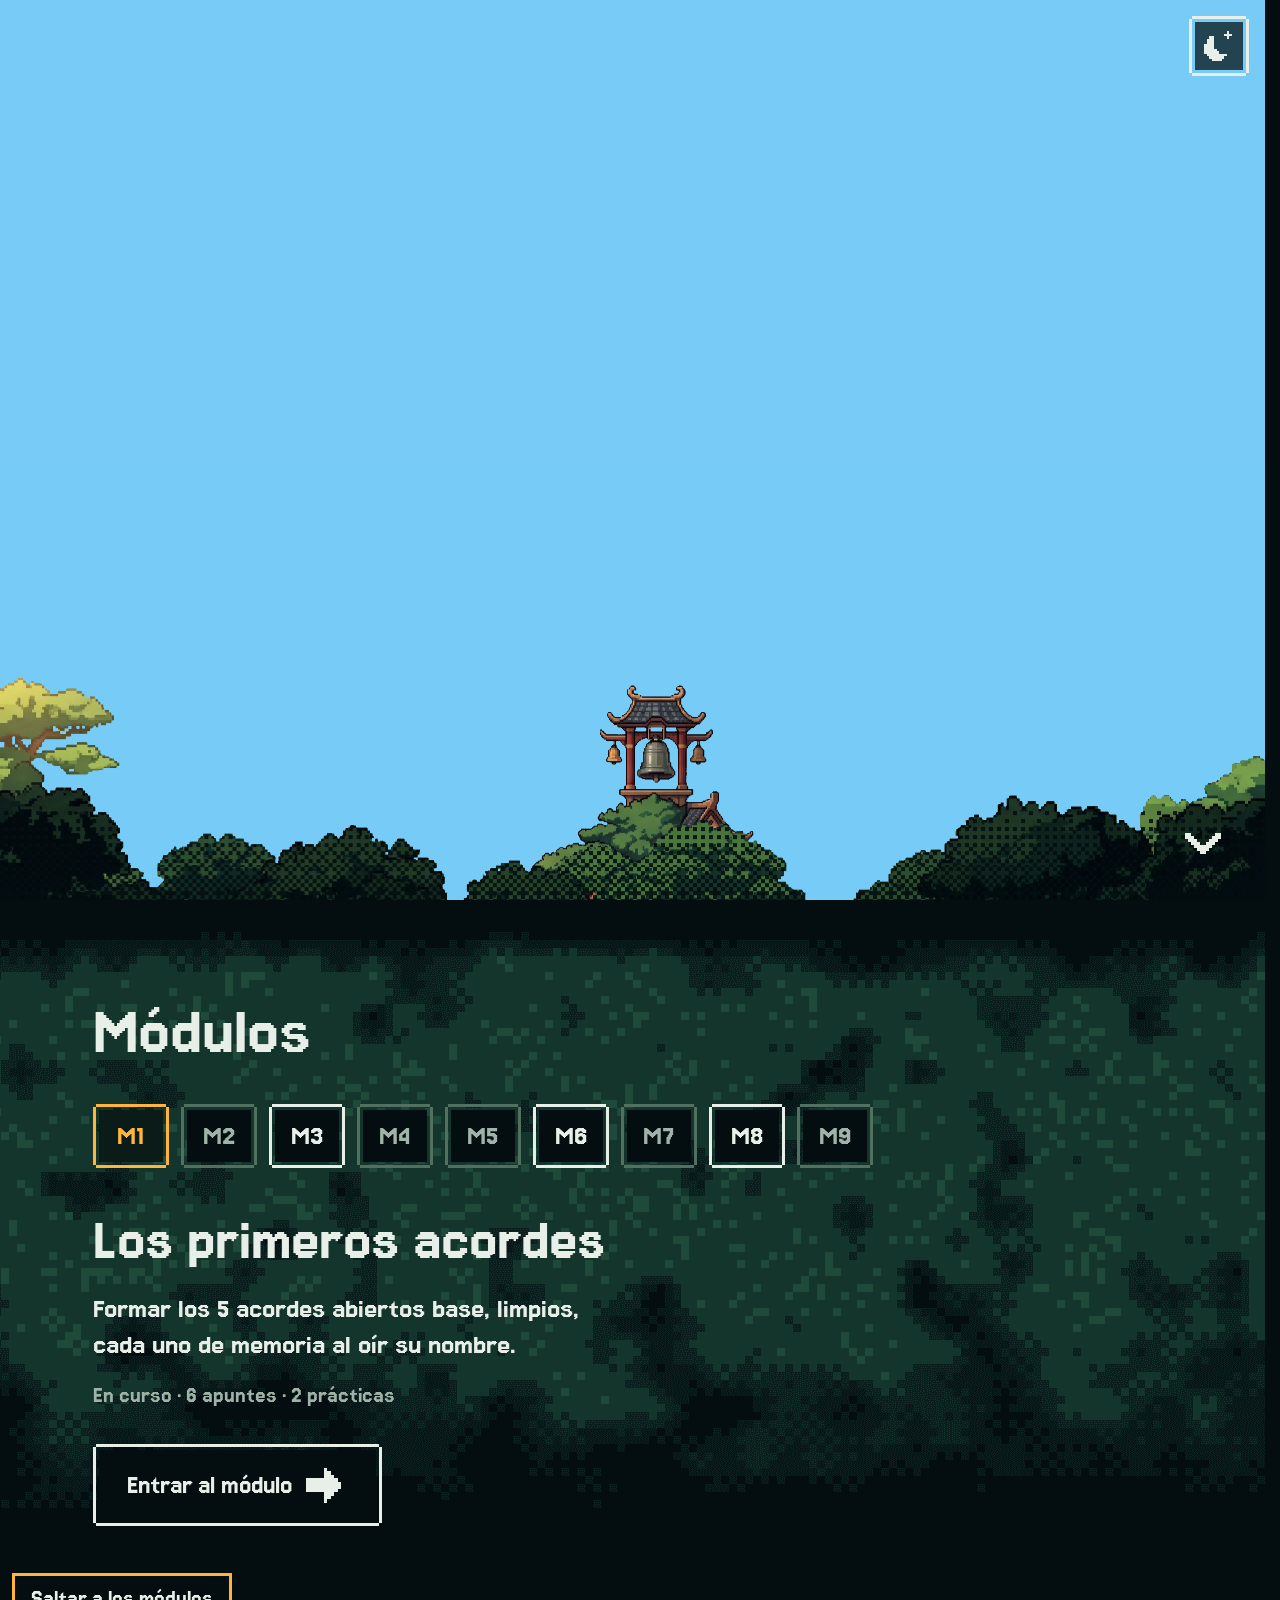
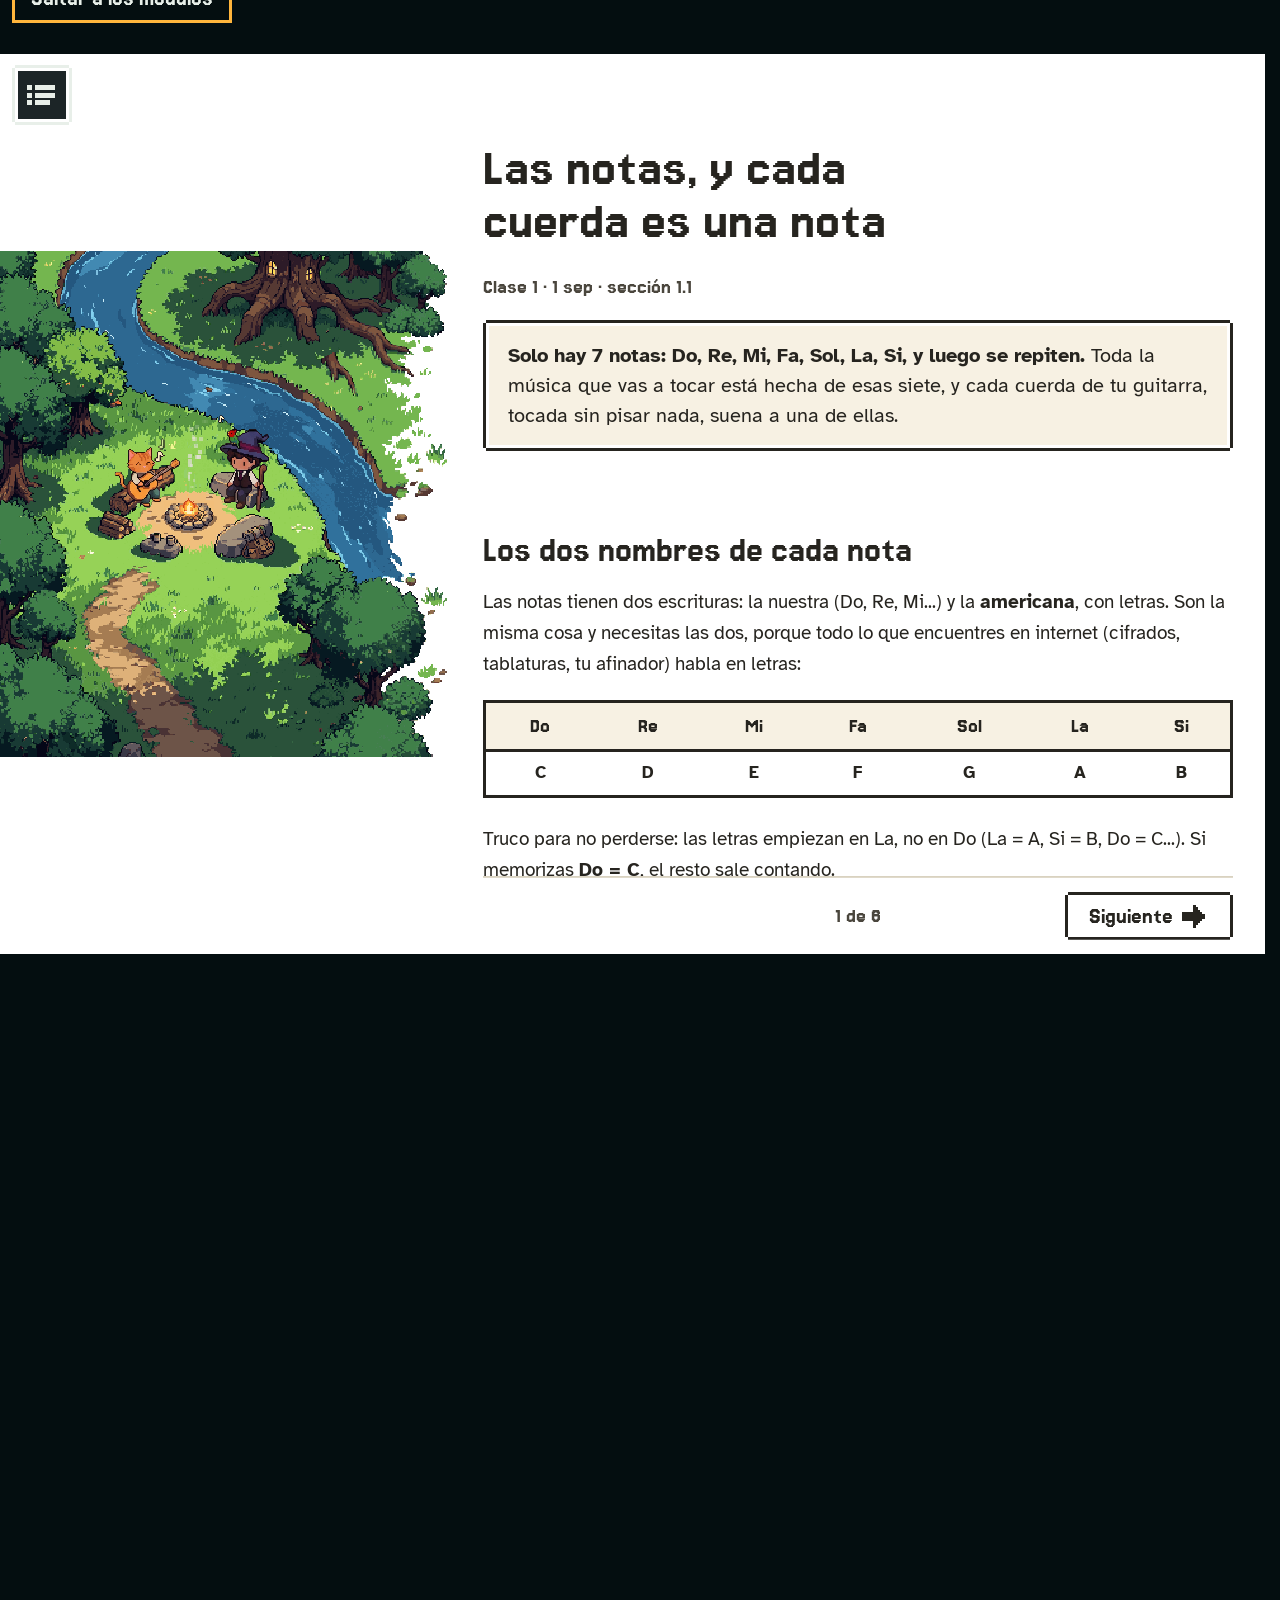
